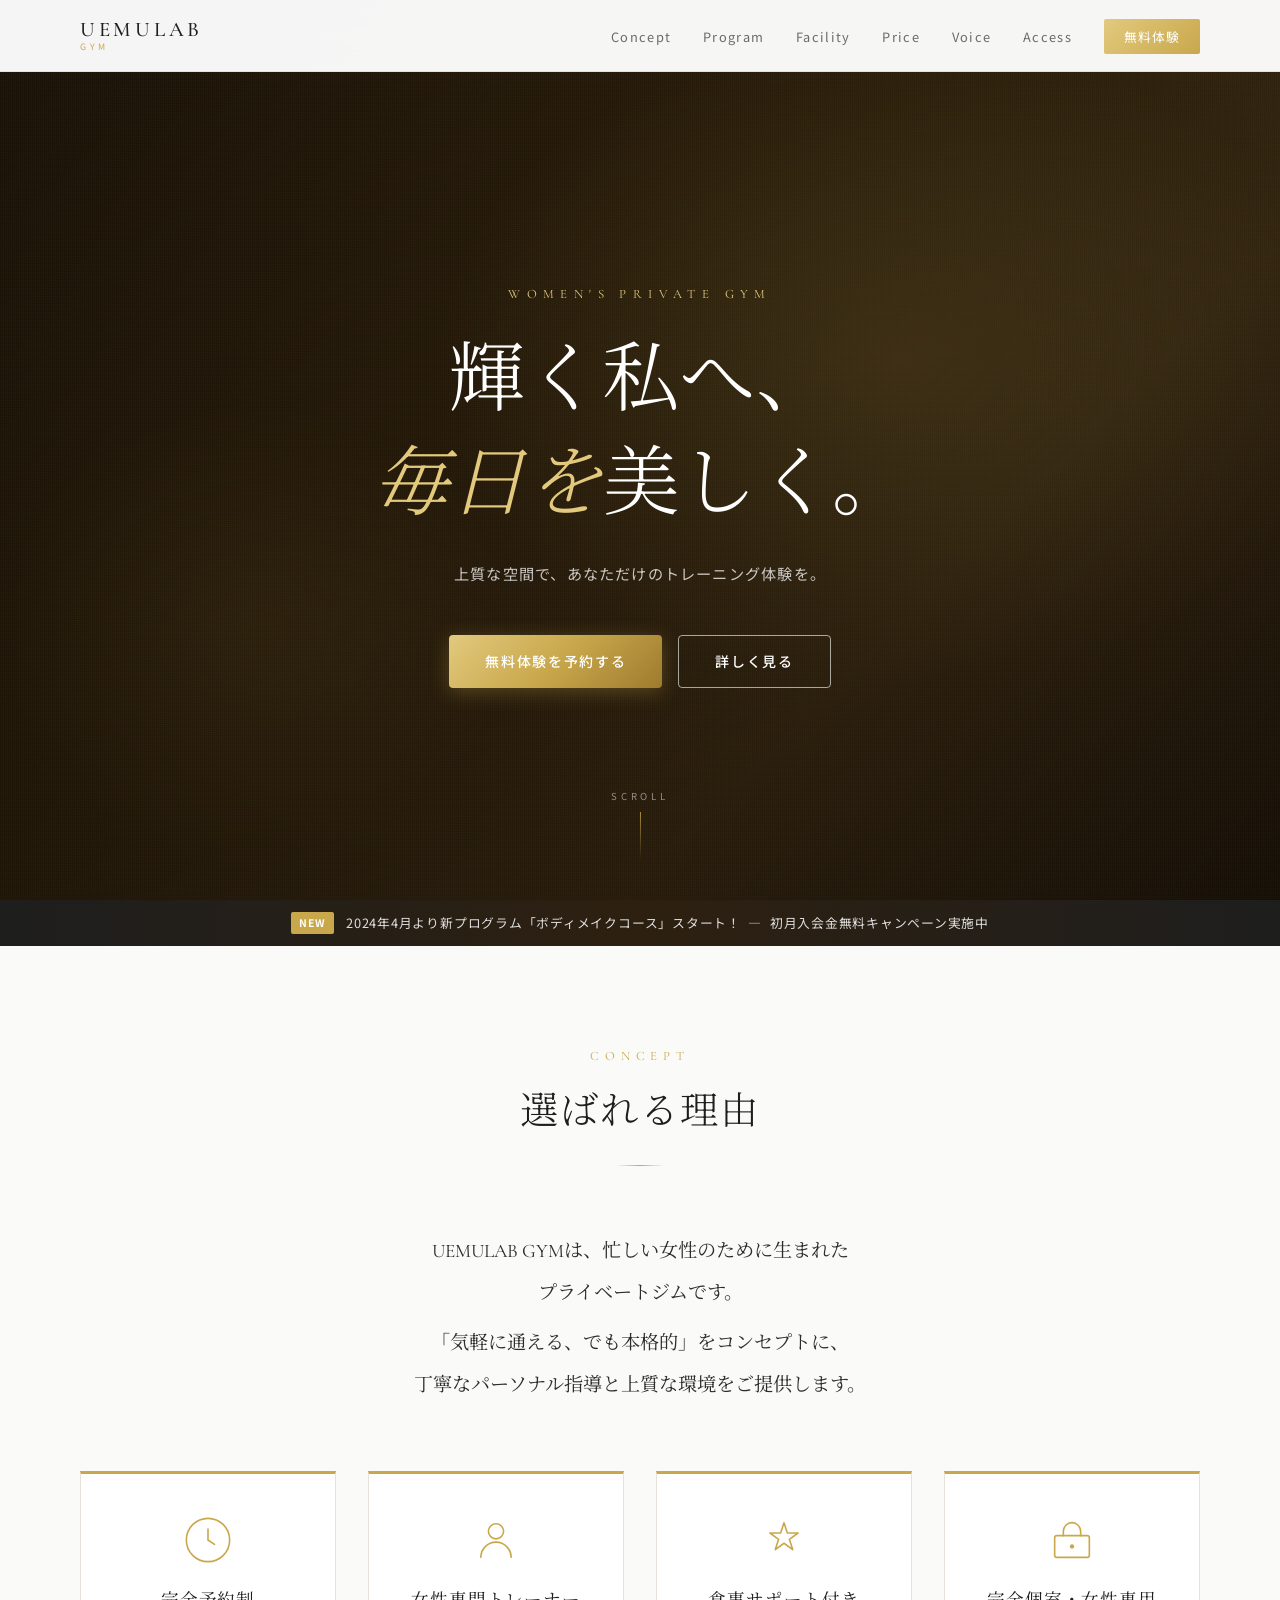
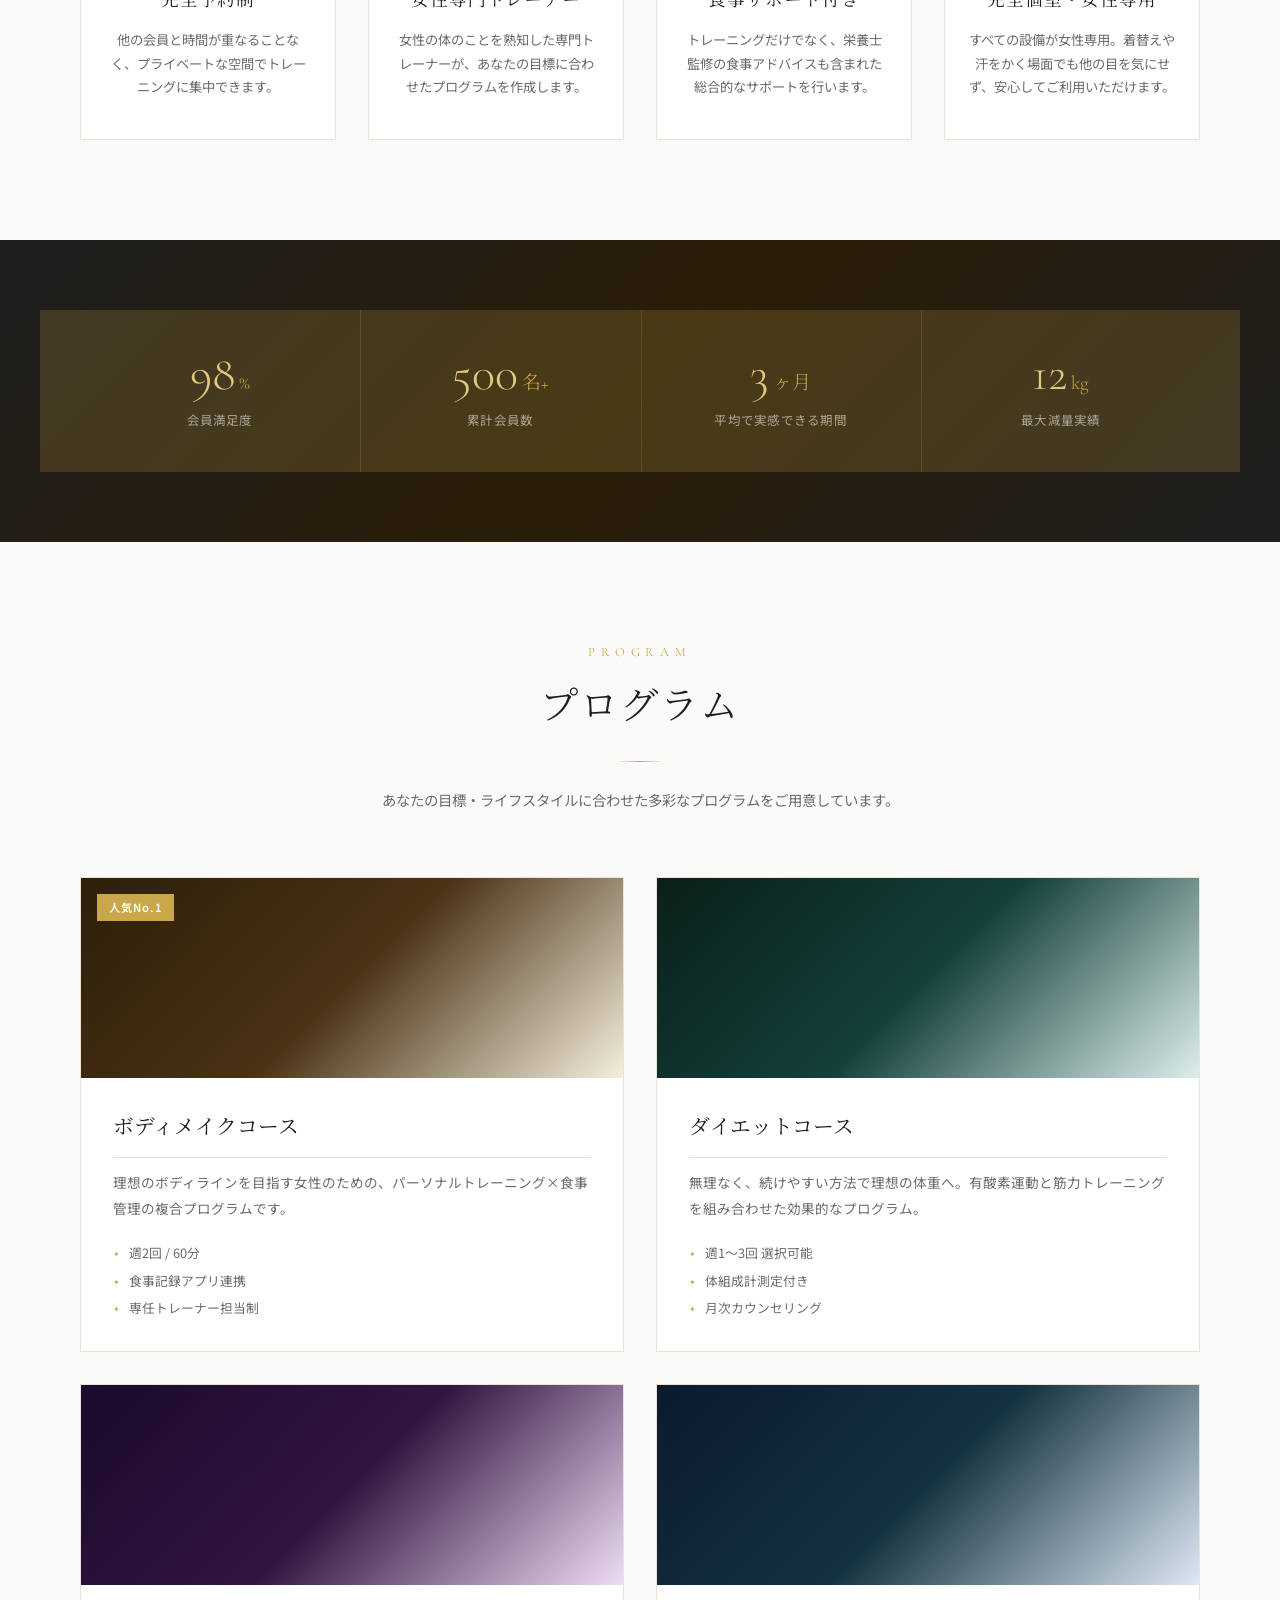
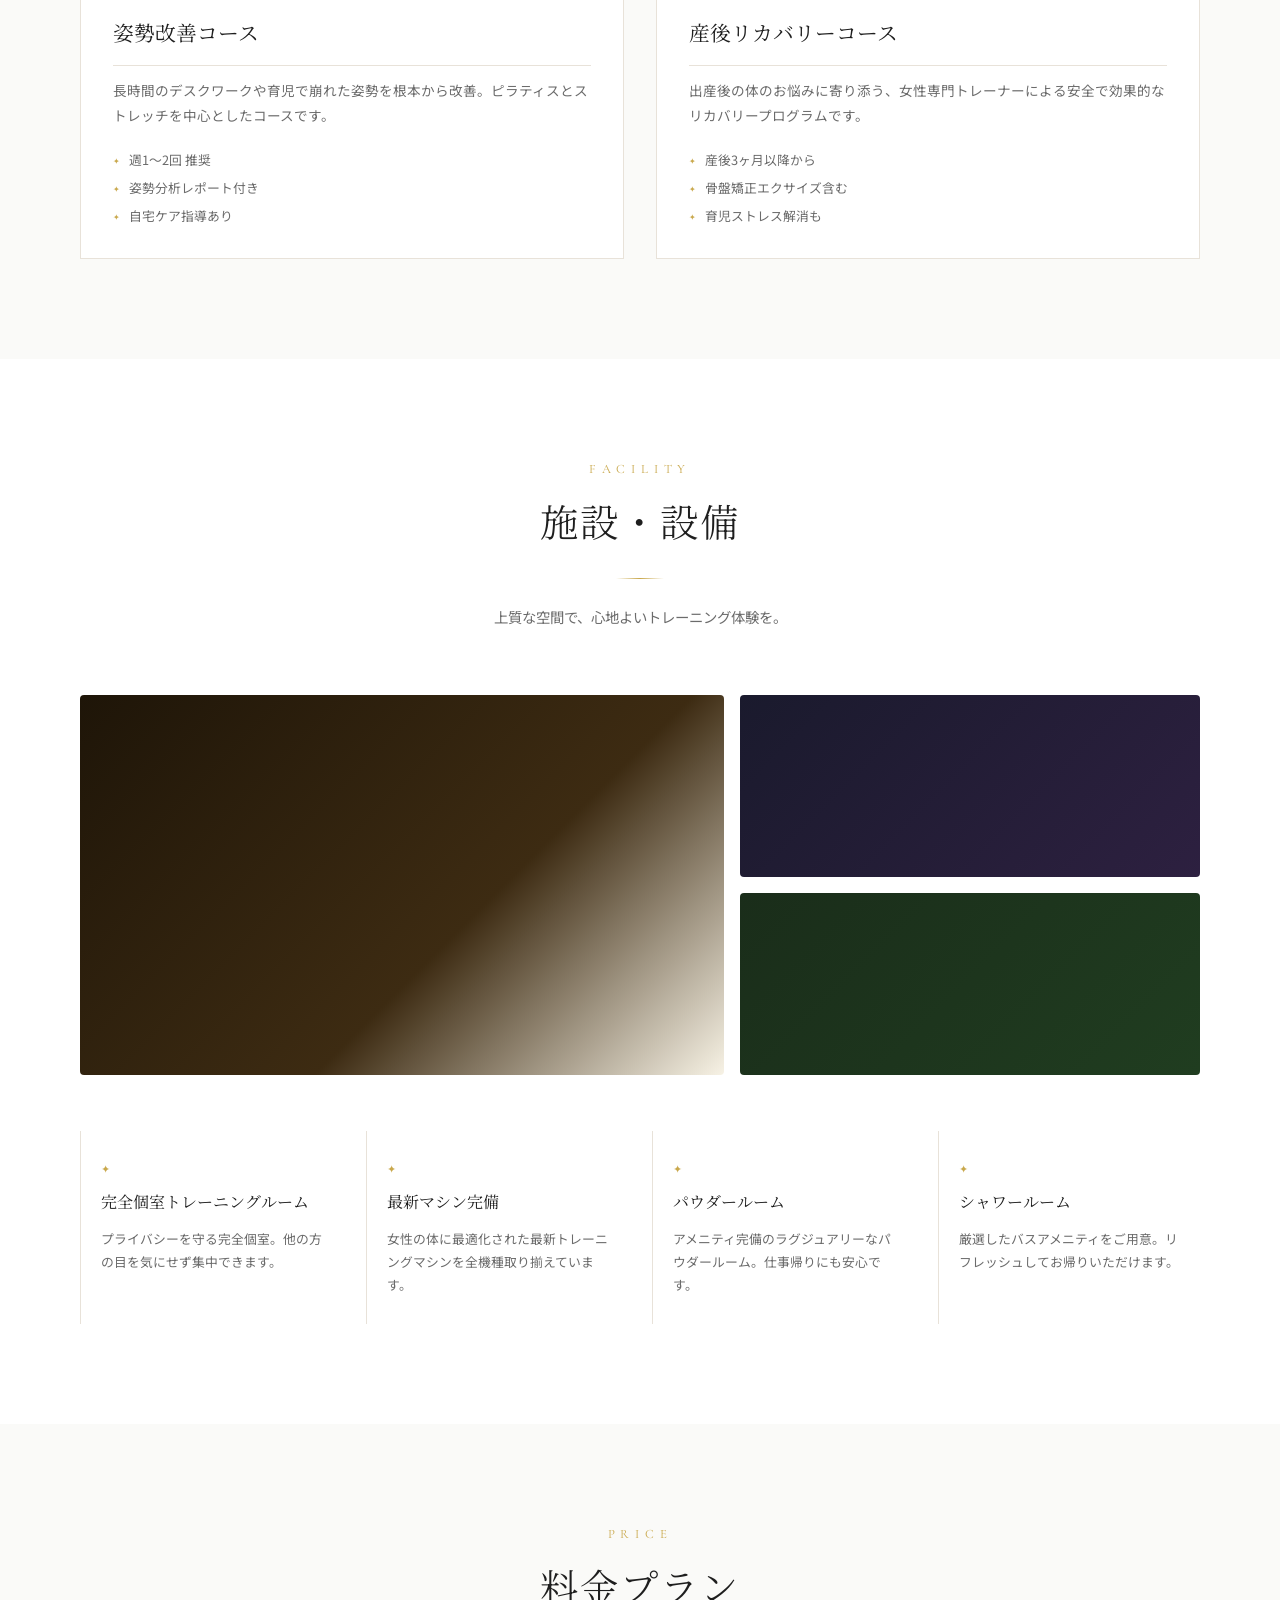
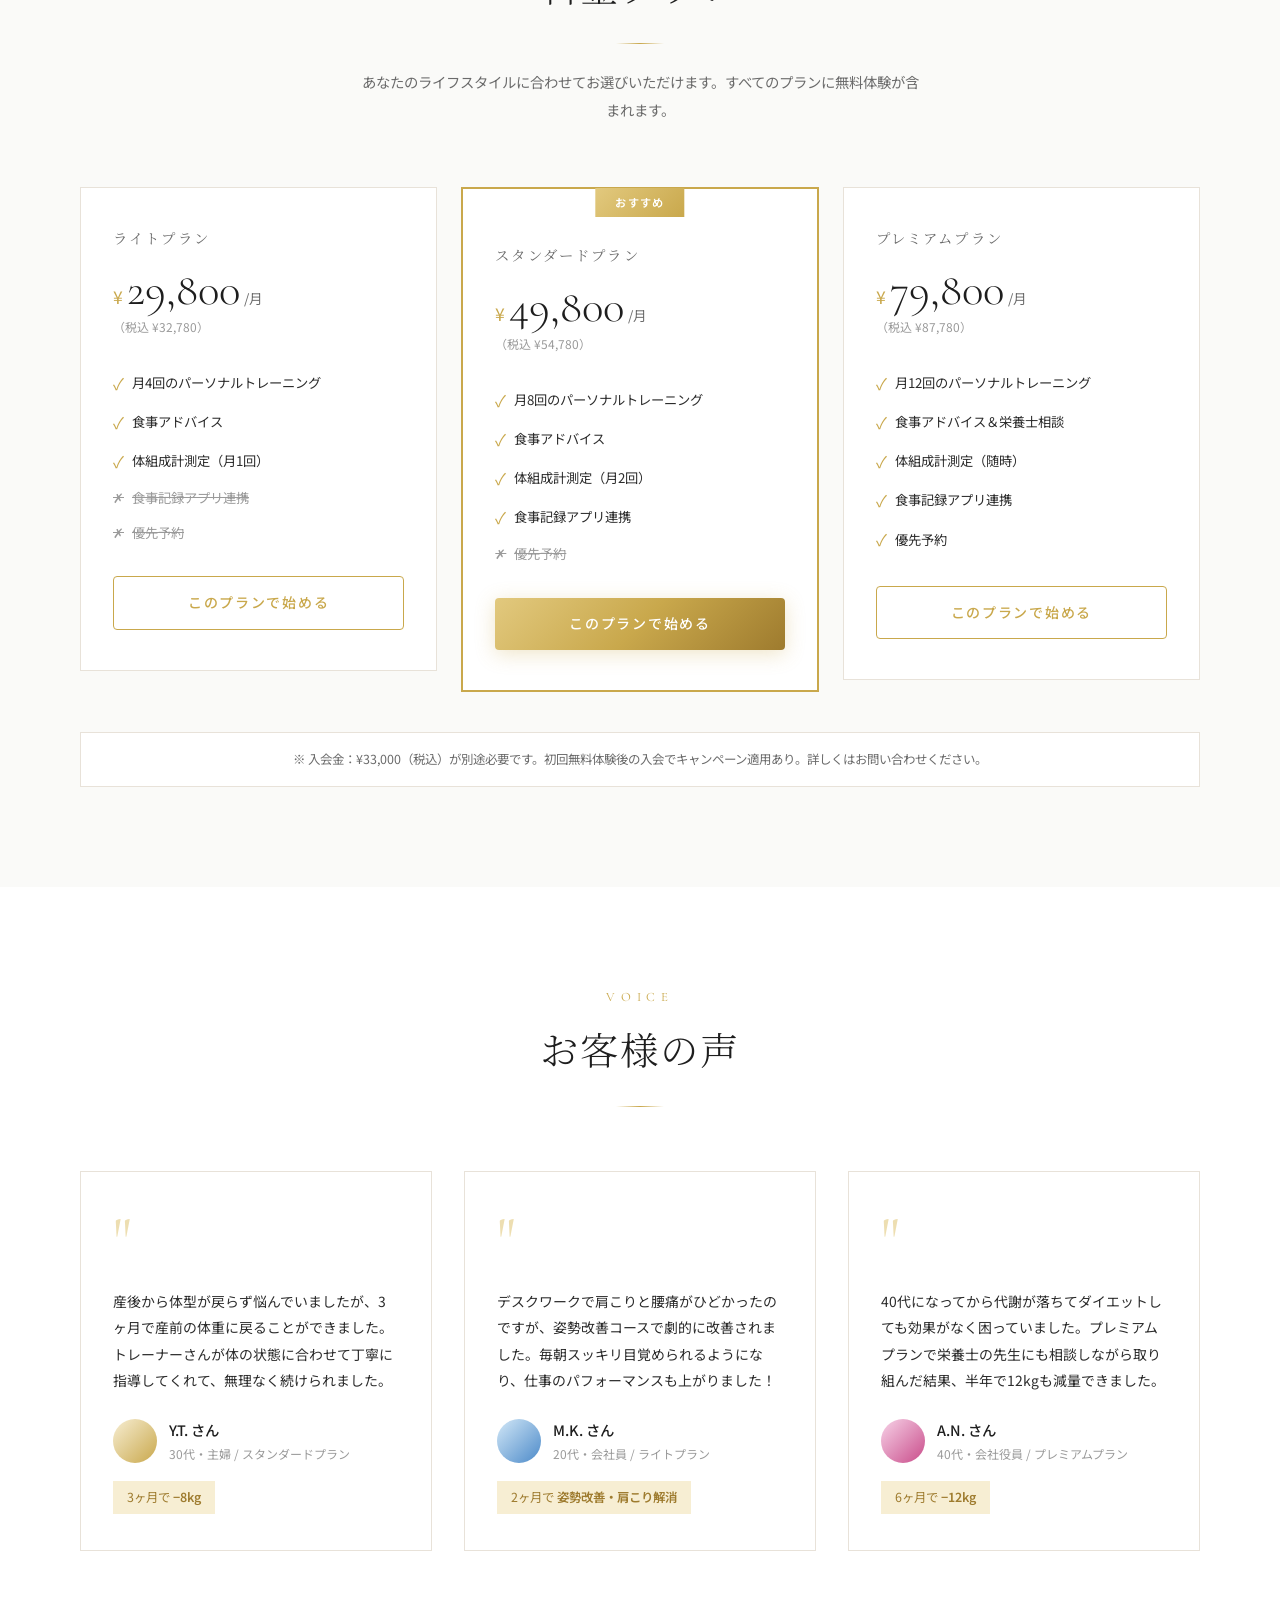
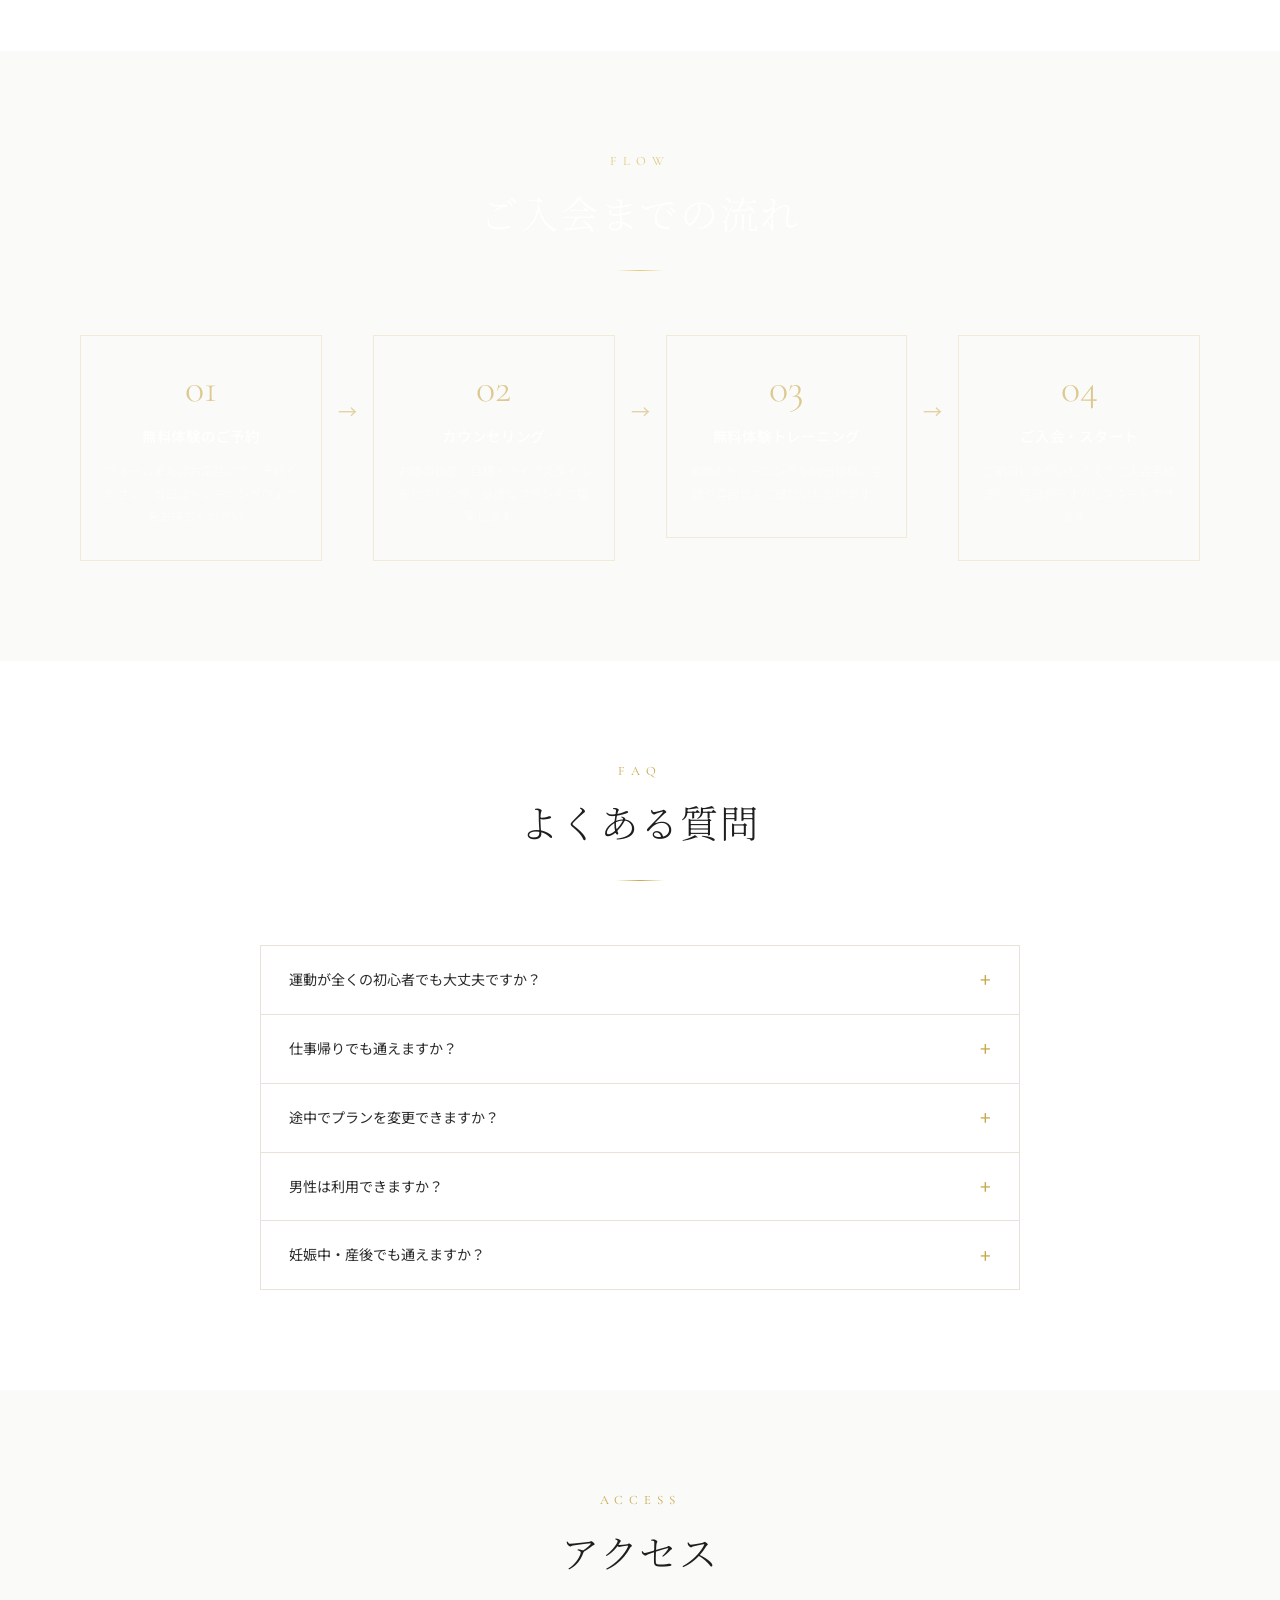
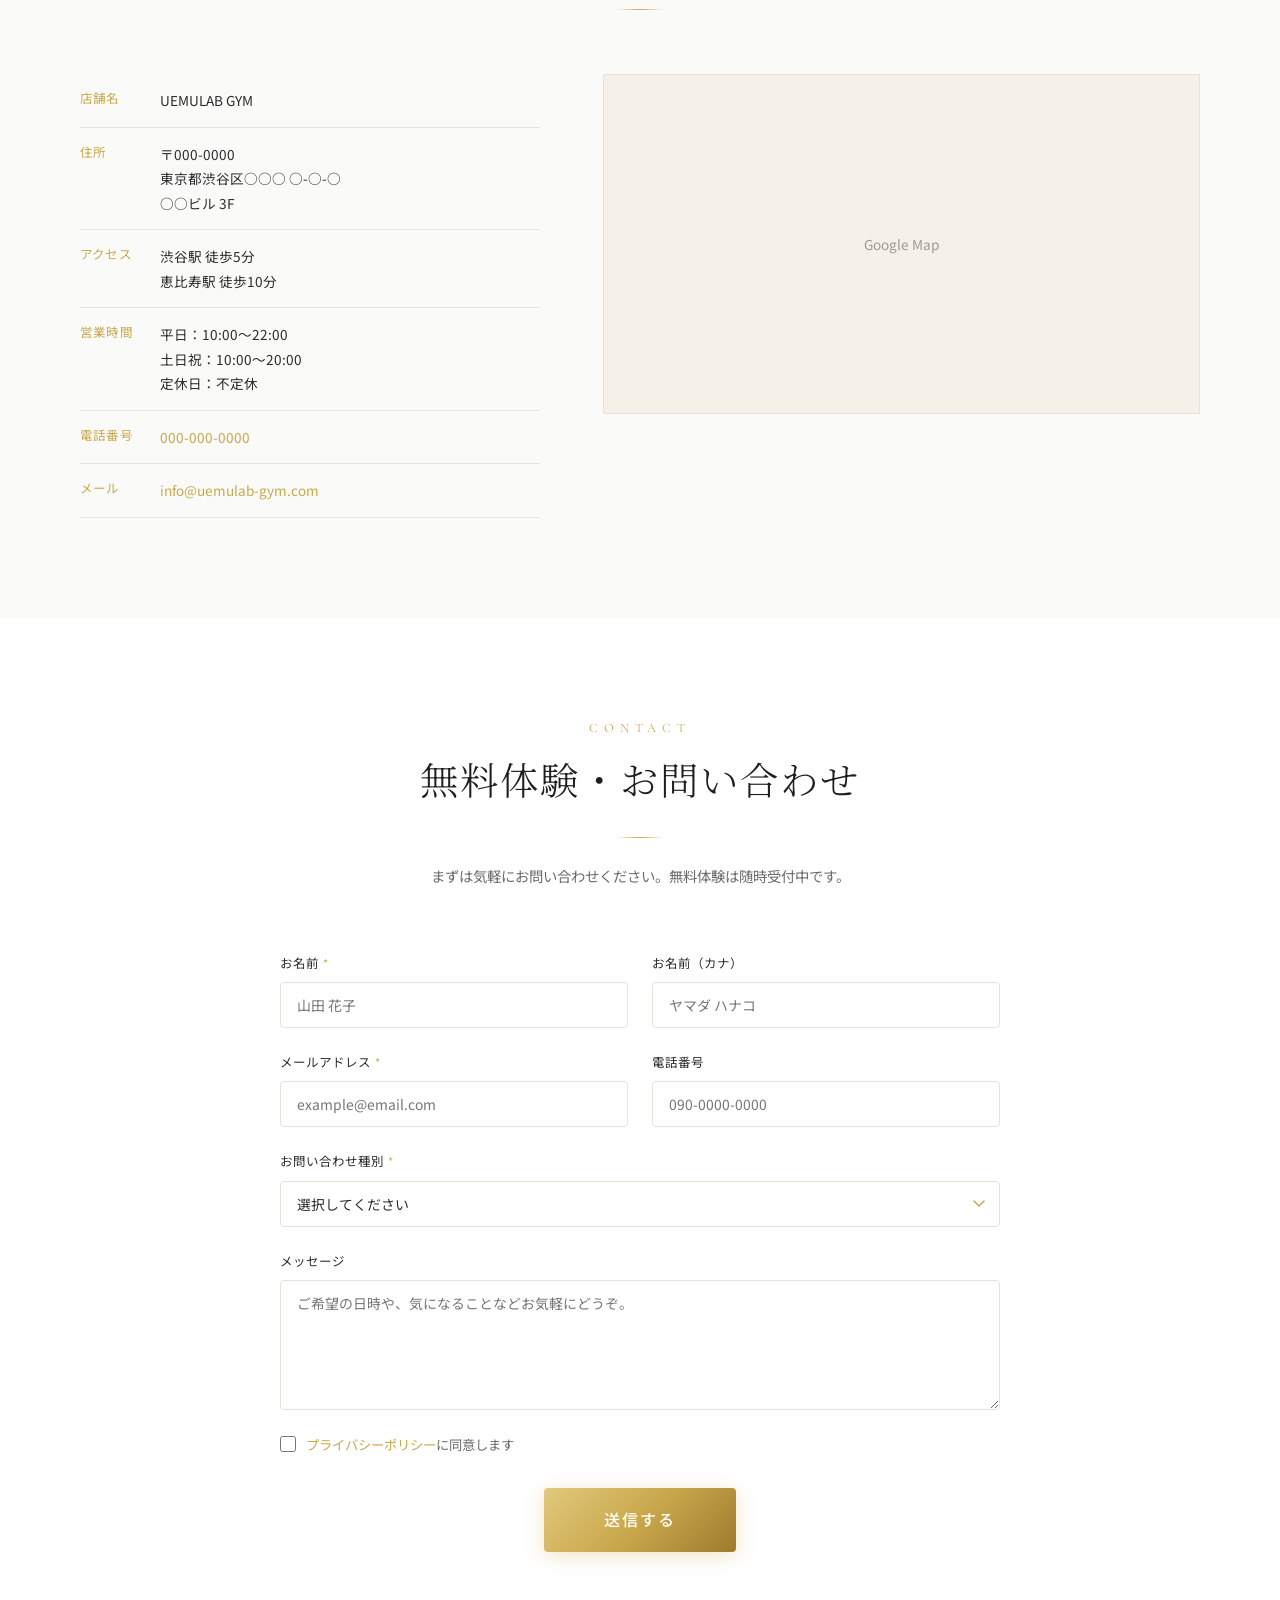
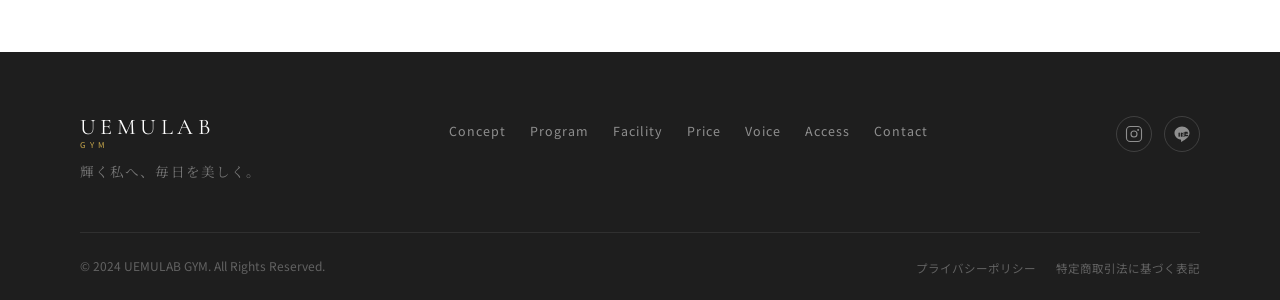
==== index.html @ f70c11f8 "Redesign gym website with white/gold luxury women's design - Built from scratch: index.html, css/sty" ====
<!DOCTYPE html>
<html lang="ja">
<head>
  <meta charset="UTF-8" />
  <meta name="viewport" content="width=device-width, initial-scale=1.0" />
  <title>UEMULAB GYM | 女性専用プライベートジム</title>
  <meta name="description" content="UEMULAB GYMは女性のための上質なプライベートジムです。白と金に包まれた空間で、あなたの理想の身体へ。" />
  <link rel="preconnect" href="https://fonts.googleapis.com" />
  <link rel="preconnect" href="https://fonts.gstatic.com" crossorigin />
  <link href="https://fonts.googleapis.com/css2?family=Cormorant+Garamond:ital,wght@0,300;0,400;0,500;0,600;1,300;1,400&family=Noto+Sans+JP:wght@300;400;500&family=Noto+Serif+JP:wght@300;400&display=swap" rel="stylesheet" />
  <link rel="stylesheet" href="css/style.css" />
</head>
<body>

  <!-- ========== HEADER ========== -->
  <header class="header" id="header">
    <div class="header__inner">
      <a href="#" class="header__logo">
        <span class="header__logo-en">UEMULAB</span>
        <span class="header__logo-sub">GYM</span>
      </a>
      <nav class="header__nav" id="nav">
        <ul class="header__nav-list">
          <li><a href="#concept" class="header__nav-link">Concept</a></li>
          <li><a href="#program" class="header__nav-link">Program</a></li>
          <li><a href="#facility" class="header__nav-link">Facility</a></li>
          <li><a href="#price" class="header__nav-link">Price</a></li>
          <li><a href="#voice" class="header__nav-link">Voice</a></li>
          <li><a href="#access" class="header__nav-link">Access</a></li>
          <li><a href="#contact" class="header__nav-link header__nav-link--cta">無料体験</a></li>
        </ul>
      </nav>
      <button class="header__hamburger" id="hamburger" aria-label="メニュー">
        <span></span><span></span><span></span>
      </button>
    </div>
  </header>

  <!-- ========== HERO ========== -->
  <section class="hero" id="hero">
    <div class="hero__bg">
      <div class="hero__overlay"></div>
    </div>
    <div class="hero__content">
      <p class="hero__eyebrow">Women's Private Gym</p>
      <h1 class="hero__title">
        輝く私へ、<br />
        <em>毎日を</em>美しく。
      </h1>
      <p class="hero__sub">上質な空間で、あなただけのトレーニング体験を。</p>
      <div class="hero__actions">
        <a href="#contact" class="btn btn--gold">無料体験を予約する</a>
        <a href="#concept" class="btn btn--outline">詳しく見る</a>
      </div>
    </div>
    <div class="hero__scroll">
      <span>Scroll</span>
      <div class="hero__scroll-line"></div>
    </div>
  </section>

  <!-- ========== ANNOUNCE BAR ========== -->
  <div class="announce">
    <div class="announce__inner">
      <span class="announce__badge">NEW</span>
      <p>2024年4月より新プログラム「ボディメイクコース」スタート！ &nbsp;—&nbsp; 初月入会金無料キャンペーン実施中</p>
    </div>
  </div>

  <!-- ========== CONCEPT ========== -->
  <section class="section concept" id="concept">
    <div class="section__inner">
      <div class="section__header">
        <p class="section__label">Concept</p>
        <h2 class="section__title">選ばれる理由</h2>
        <div class="section__divider"></div>
      </div>
      <div class="concept__lead">
        <p>UEMULAB GYMは、忙しい女性のために生まれた<br class="pc-only" />プライベートジムです。</p>
        <p>「気軽に通える、でも本格的」をコンセプトに、<br class="pc-only" />丁寧なパーソナル指導と上質な環境をご提供します。</p>
      </div>
      <div class="concept__features">
        <div class="concept__feature" data-aos="fade-up">
          <div class="concept__feature-icon">
            <svg viewBox="0 0 48 48" fill="none" xmlns="http://www.w3.org/2000/svg">
              <circle cx="24" cy="24" r="20" stroke="currentColor" stroke-width="1.5"/>
              <path d="M24 14v10l6 4" stroke="currentColor" stroke-width="1.5" stroke-linecap="round"/>
            </svg>
          </div>
          <h3>完全予約制</h3>
          <p>他の会員と時間が重なることなく、プライベートな空間でトレーニングに集中できます。</p>
        </div>
        <div class="concept__feature" data-aos="fade-up" data-aos-delay="100">
          <div class="concept__feature-icon">
            <svg viewBox="0 0 48 48" fill="none" xmlns="http://www.w3.org/2000/svg">
              <circle cx="24" cy="16" r="7" stroke="currentColor" stroke-width="1.5"/>
              <path d="M10 40c0-7.732 6.268-14 14-14s14 6.268 14 14" stroke="currentColor" stroke-width="1.5" stroke-linecap="round"/>
            </svg>
          </div>
          <h3>女性専門トレーナー</h3>
          <p>女性の体のことを熟知した専門トレーナーが、あなたの目標に合わせたプログラムを作成します。</p>
        </div>
        <div class="concept__feature" data-aos="fade-up" data-aos-delay="200">
          <div class="concept__feature-icon">
            <svg viewBox="0 0 48 48" fill="none" xmlns="http://www.w3.org/2000/svg">
              <path d="M24 8l3.09 9.51H37l-8.04 5.84 3.08 9.51L24 27.02l-8.04 5.84 3.08-9.51L11 17.51h9.91L24 8z" stroke="currentColor" stroke-width="1.5" stroke-linejoin="round"/>
            </svg>
          </div>
          <h3>食事サポート付き</h3>
          <p>トレーニングだけでなく、栄養士監修の食事アドバイスも含まれた総合的なサポートを行います。</p>
        </div>
        <div class="concept__feature" data-aos="fade-up" data-aos-delay="300">
          <div class="concept__feature-icon">
            <svg viewBox="0 0 48 48" fill="none" xmlns="http://www.w3.org/2000/svg">
              <rect x="8" y="20" width="32" height="20" rx="2" stroke="currentColor" stroke-width="1.5"/>
              <path d="M16 20v-4a8 8 0 1116 0v4" stroke="currentColor" stroke-width="1.5" stroke-linecap="round"/>
              <circle cx="24" cy="30" r="2" fill="currentColor"/>
            </svg>
          </div>
          <h3>完全個室・女性専用</h3>
          <p>すべての設備が女性専用。着替えや汗をかく場面でも他の目を気にせず、安心してご利用いただけます。</p>
        </div>
      </div>
    </div>
  </section>

  <!-- ========== RESULTS ========== -->
  <section class="results">
    <div class="results__inner">
      <div class="results__item" data-count="98">
        <span class="results__num"><span class="counter">98</span><span class="results__unit">%</span></span>
        <p>会員満足度</p>
      </div>
      <div class="results__item" data-count="500">
        <span class="results__num"><span class="counter">500</span><span class="results__unit">名+</span></span>
        <p>累計会員数</p>
      </div>
      <div class="results__item" data-count="3">
        <span class="results__num"><span class="counter">3</span><span class="results__unit">ヶ月</span></span>
        <p>平均で実感できる期間</p>
      </div>
      <div class="results__item" data-count="12">
        <span class="results__num"><span class="counter">12</span><span class="results__unit">kg</span></span>
        <p>最大減量実績</p>
      </div>
    </div>
  </section>

  <!-- ========== PROGRAM ========== -->
  <section class="section program" id="program">
    <div class="section__inner">
      <div class="section__header">
        <p class="section__label">Program</p>
        <h2 class="section__title">プログラム</h2>
        <div class="section__divider"></div>
        <p class="section__desc">あなたの目標・ライフスタイルに合わせた多彩なプログラムをご用意しています。</p>
      </div>
      <div class="program__grid">
        <div class="program__card" data-aos="fade-up">
          <div class="program__card-img program__card-img--1">
            <span class="program__card-tag">人気No.1</span>
          </div>
          <div class="program__card-body">
            <h3>ボディメイクコース</h3>
            <p>理想のボディラインを目指す女性のための、パーソナルトレーニング×食事管理の複合プログラムです。</p>
            <ul>
              <li>週2回 / 60分</li>
              <li>食事記録アプリ連携</li>
              <li>専任トレーナー担当制</li>
            </ul>
          </div>
        </div>
        <div class="program__card" data-aos="fade-up" data-aos-delay="100">
          <div class="program__card-img program__card-img--2"></div>
          <div class="program__card-body">
            <h3>ダイエットコース</h3>
            <p>無理なく、続けやすい方法で理想の体重へ。有酸素運動と筋力トレーニングを組み合わせた効果的なプログラム。</p>
            <ul>
              <li>週1〜3回 選択可能</li>
              <li>体組成計測定付き</li>
              <li>月次カウンセリング</li>
            </ul>
          </div>
        </div>
        <div class="program__card" data-aos="fade-up" data-aos-delay="200">
          <div class="program__card-img program__card-img--3"></div>
          <div class="program__card-body">
            <h3>姿勢改善コース</h3>
            <p>長時間のデスクワークや育児で崩れた姿勢を根本から改善。ピラティスとストレッチを中心としたコースです。</p>
            <ul>
              <li>週1〜2回 推奨</li>
              <li>姿勢分析レポート付き</li>
              <li>自宅ケア指導あり</li>
            </ul>
          </div>
        </div>
        <div class="program__card" data-aos="fade-up" data-aos-delay="300">
          <div class="program__card-img program__card-img--4"></div>
          <div class="program__card-body">
            <h3>産後リカバリーコース</h3>
            <p>出産後の体のお悩みに寄り添う、女性専門トレーナーによる安全で効果的なリカバリープログラムです。</p>
            <ul>
              <li>産後3ヶ月以降から</li>
              <li>骨盤矯正エクサイズ含む</li>
              <li>育児ストレス解消も</li>
            </ul>
          </div>
        </div>
      </div>
    </div>
  </section>

  <!-- ========== FACILITY ========== -->
  <section class="section facility" id="facility">
    <div class="section__inner">
      <div class="section__header">
        <p class="section__label">Facility</p>
        <h2 class="section__title">施設・設備</h2>
        <div class="section__divider"></div>
        <p class="section__desc">上質な空間で、心地よいトレーニング体験を。</p>
      </div>
      <div class="facility__grid">
        <div class="facility__main">
          <div class="facility__photo facility__photo--main"></div>
        </div>
        <div class="facility__sub">
          <div class="facility__photo facility__photo--sub1"></div>
          <div class="facility__photo facility__photo--sub2"></div>
        </div>
      </div>
      <div class="facility__list">
        <div class="facility__item">
          <div class="facility__item-icon">✦</div>
          <h4>完全個室トレーニングルーム</h4>
          <p>プライバシーを守る完全個室。他の方の目を気にせず集中できます。</p>
        </div>
        <div class="facility__item">
          <div class="facility__item-icon">✦</div>
          <h4>最新マシン完備</h4>
          <p>女性の体に最適化された最新トレーニングマシンを全機種取り揃えています。</p>
        </div>
        <div class="facility__item">
          <div class="facility__item-icon">✦</div>
          <h4>パウダールーム</h4>
          <p>アメニティ完備のラグジュアリーなパウダールーム。仕事帰りにも安心です。</p>
        </div>
        <div class="facility__item">
          <div class="facility__item-icon">✦</div>
          <h4>シャワールーム</h4>
          <p>厳選したバスアメニティをご用意。リフレッシュしてお帰りいただけます。</p>
        </div>
      </div>
    </div>
  </section>

  <!-- ========== PRICE ========== -->
  <section class="section price" id="price">
    <div class="section__inner">
      <div class="section__header">
        <p class="section__label">Price</p>
        <h2 class="section__title">料金プラン</h2>
        <div class="section__divider"></div>
        <p class="section__desc">あなたのライフスタイルに合わせてお選びいただけます。すべてのプランに無料体験が含まれます。</p>
      </div>
      <div class="price__grid">
        <div class="price__card" data-aos="fade-up">
          <div class="price__card-header">
            <p class="price__plan-name">ライトプラン</p>
            <div class="price__amount">
              <span class="price__yen">¥</span>
              <span class="price__num">29,800</span>
              <span class="price__per">/月</span>
            </div>
            <p class="price__tax">（税込 ¥32,780）</p>
          </div>
          <ul class="price__features">
            <li><span class="check">✓</span> 月4回のパーソナルトレーニング</li>
            <li><span class="check">✓</span> 食事アドバイス</li>
            <li><span class="check">✓</span> 体組成計測定（月1回）</li>
            <li class="disabled"><span>✗</span> 食事記録アプリ連携</li>
            <li class="disabled"><span>✗</span> 優先予約</li>
          </ul>
          <a href="#contact" class="btn btn--outline-gold btn--full">このプランで始める</a>
        </div>
        <div class="price__card price__card--featured" data-aos="fade-up" data-aos-delay="100">
          <div class="price__card-badge">おすすめ</div>
          <div class="price__card-header">
            <p class="price__plan-name">スタンダードプラン</p>
            <div class="price__amount">
              <span class="price__yen">¥</span>
              <span class="price__num">49,800</span>
              <span class="price__per">/月</span>
            </div>
            <p class="price__tax">（税込 ¥54,780）</p>
          </div>
          <ul class="price__features">
            <li><span class="check">✓</span> 月8回のパーソナルトレーニング</li>
            <li><span class="check">✓</span> 食事アドバイス</li>
            <li><span class="check">✓</span> 体組成計測定（月2回）</li>
            <li><span class="check">✓</span> 食事記録アプリ連携</li>
            <li class="disabled"><span>✗</span> 優先予約</li>
          </ul>
          <a href="#contact" class="btn btn--gold btn--full">このプランで始める</a>
        </div>
        <div class="price__card" data-aos="fade-up" data-aos-delay="200">
          <div class="price__card-header">
            <p class="price__plan-name">プレミアムプラン</p>
            <div class="price__amount">
              <span class="price__yen">¥</span>
              <span class="price__num">79,800</span>
              <span class="price__per">/月</span>
            </div>
            <p class="price__tax">（税込 ¥87,780）</p>
          </div>
          <ul class="price__features">
            <li><span class="check">✓</span> 月12回のパーソナルトレーニング</li>
            <li><span class="check">✓</span> 食事アドバイス＆栄養士相談</li>
            <li><span class="check">✓</span> 体組成計測定（随時）</li>
            <li><span class="check">✓</span> 食事記録アプリ連携</li>
            <li><span class="check">✓</span> 優先予約</li>
          </ul>
          <a href="#contact" class="btn btn--outline-gold btn--full">このプランで始める</a>
        </div>
      </div>
      <p class="price__note">※ 入会金：¥33,000（税込）が別途必要です。初回無料体験後の入会でキャンペーン適用あり。詳しくはお問い合わせください。</p>
    </div>
  </section>

  <!-- ========== VOICE ========== -->
  <section class="section voice" id="voice">
    <div class="section__inner">
      <div class="section__header">
        <p class="section__label">Voice</p>
        <h2 class="section__title">お客様の声</h2>
        <div class="section__divider"></div>
      </div>
      <div class="voice__grid">
        <div class="voice__card" data-aos="fade-up">
          <div class="voice__quote">"</div>
          <p class="voice__text">産後から体型が戻らず悩んでいましたが、3ヶ月で産前の体重に戻ることができました。トレーナーさんが体の状態に合わせて丁寧に指導してくれて、無理なく続けられました。</p>
          <div class="voice__author">
            <div class="voice__avatar voice__avatar--1"></div>
            <div>
              <p class="voice__name">Y.T. さん</p>
              <p class="voice__attr">30代・主婦 / スタンダードプラン</p>
            </div>
          </div>
          <div class="voice__result">
            <span>3ヶ月で <strong>−8kg</strong></span>
          </div>
        </div>
        <div class="voice__card" data-aos="fade-up" data-aos-delay="100">
          <div class="voice__quote">"</div>
          <p class="voice__text">デスクワークで肩こりと腰痛がひどかったのですが、姿勢改善コースで劇的に改善されました。毎朝スッキリ目覚められるようになり、仕事のパフォーマンスも上がりました！</p>
          <div class="voice__author">
            <div class="voice__avatar voice__avatar--2"></div>
            <div>
              <p class="voice__name">M.K. さん</p>
              <p class="voice__attr">20代・会社員 / ライトプラン</p>
            </div>
          </div>
          <div class="voice__result">
            <span>2ヶ月で <strong>姿勢改善・肩こり解消</strong></span>
          </div>
        </div>
        <div class="voice__card" data-aos="fade-up" data-aos-delay="200">
          <div class="voice__quote">"</div>
          <p class="voice__text">40代になってから代謝が落ちてダイエットしても効果がなく困っていました。プレミアムプランで栄養士の先生にも相談しながら取り組んだ結果、半年で12kgも減量できました。</p>
          <div class="voice__author">
            <div class="voice__avatar voice__avatar--3"></div>
            <div>
              <p class="voice__name">A.N. さん</p>
              <p class="voice__attr">40代・会社役員 / プレミアムプラン</p>
            </div>
          </div>
          <div class="voice__result">
            <span>6ヶ月で <strong>−12kg</strong></span>
          </div>
        </div>
      </div>
    </div>
  </section>

  <!-- ========== FLOW ========== -->
  <section class="section flow">
    <div class="section__inner">
      <div class="section__header">
        <p class="section__label">Flow</p>
        <h2 class="section__title">ご入会までの流れ</h2>
        <div class="section__divider"></div>
      </div>
      <div class="flow__steps">
        <div class="flow__step">
          <div class="flow__step-num">01</div>
          <h4>無料体験のご予約</h4>
          <p>フォームまたはお電話にてご予約ください。当日はトレーニングウェアをお持ちください。</p>
        </div>
        <div class="flow__arrow">→</div>
        <div class="flow__step">
          <div class="flow__step-num">02</div>
          <h4>カウンセリング</h4>
          <p>お体の状態・目標・ライフスタイルをヒアリング。最適なプランをご提案します。</p>
        </div>
        <div class="flow__arrow">→</div>
        <div class="flow__step">
          <div class="flow__step-num">03</div>
          <h4>無料体験トレーニング</h4>
          <p>実際のトレーニングを60分体験。空間や雰囲気をご確認いただけます。</p>
        </div>
        <div class="flow__arrow">→</div>
        <div class="flow__step">
          <div class="flow__step-num">04</div>
          <h4>ご入会・スタート</h4>
          <p>ご納得いただいたうえでご入会手続きへ。翌日からすぐにスタートできます。</p>
        </div>
      </div>
    </div>
  </section>

  <!-- ========== FAQ ========== -->
  <section class="section faq">
    <div class="section__inner">
      <div class="section__header">
        <p class="section__label">FAQ</p>
        <h2 class="section__title">よくある質問</h2>
        <div class="section__divider"></div>
      </div>
      <div class="faq__list">
        <div class="faq__item">
          <button class="faq__q" aria-expanded="false">
            <span>運動が全くの初心者でも大丈夫ですか？</span>
            <span class="faq__icon">+</span>
          </button>
          <div class="faq__a">
            <p>はい、もちろんです。運動初心者の方も多く在籍しています。トレーナーがお体の状態やご経験に合わせて、基礎からていねいに指導します。最初は軽い負荷から始め、無理なくステップアップできるプログラムを作成します。</p>
          </div>
        </div>
        <div class="faq__item">
          <button class="faq__q" aria-expanded="false">
            <span>仕事帰りでも通えますか？</span>
            <span class="faq__icon">+</span>
          </button>
          <div class="faq__a">
            <p>はい。平日は22:00まで営業しており、土日も対応可能です。シャワールームとパウダールームも完備していますので、仕事帰りにそのまま通っていただけます。</p>
          </div>
        </div>
        <div class="faq__item">
          <button class="faq__q" aria-expanded="false">
            <span>途中でプランを変更できますか？</span>
            <span class="faq__icon">+</span>
          </button>
          <div class="faq__a">
            <p>はい、月単位でプランの変更が可能です。生活環境やご予算の変化に合わせて、柔軟に対応いたします。変更希望の際は前月末までにご相談ください。</p>
          </div>
        </div>
        <div class="faq__item">
          <button class="faq__q" aria-expanded="false">
            <span>男性は利用できますか？</span>
            <span class="faq__icon">+</span>
          </button>
          <div class="faq__a">
            <p>UEMULAB GYMは女性専用ジムのため、女性の方のみご利用いただけます。すべてのスタッフも女性ですので、安心してご利用ください。</p>
          </div>
        </div>
        <div class="faq__item">
          <button class="faq__q" aria-expanded="false">
            <span>妊娠中・産後でも通えますか？</span>
            <span class="faq__icon">+</span>
          </button>
          <div class="faq__a">
            <p>産後リカバリーコースをご用意しています。産後3ヶ月以降から対応可能で、医師の許可があることが条件となります。妊娠中は安全のためご遠慮いただいております。詳しくはカウンセリング時にご相談ください。</p>
          </div>
        </div>
      </div>
    </div>
  </section>

  <!-- ========== ACCESS ========== -->
  <section class="section access" id="access">
    <div class="section__inner">
      <div class="section__header">
        <p class="section__label">Access</p>
        <h2 class="section__title">アクセス</h2>
        <div class="section__divider"></div>
      </div>
      <div class="access__wrap">
        <div class="access__info">
          <dl class="access__dl">
            <dt>店舗名</dt>
            <dd>UEMULAB GYM</dd>
            <dt>住所</dt>
            <dd>〒000-0000<br />東京都渋谷区○○○ ○-○-○<br />○○ビル 3F</dd>
            <dt>アクセス</dt>
            <dd>渋谷駅 徒歩5分<br />恵比寿駅 徒歩10分</dd>
            <dt>営業時間</dt>
            <dd>平日：10:00〜22:00<br />土日祝：10:00〜20:00<br />定休日：不定休</dd>
            <dt>電話番号</dt>
            <dd><a href="tel:000-000-0000">000-000-0000</a></dd>
            <dt>メール</dt>
            <dd><a href="mailto:info@uemulab-gym.com">info@uemulab-gym.com</a></dd>
          </dl>
        </div>
        <div class="access__map">
          <div class="access__map-placeholder">
            <p>Google Map</p>
          </div>
        </div>
      </div>
    </div>
  </section>

  <!-- ========== CONTACT ========== -->
  <section class="section contact" id="contact">
    <div class="section__inner">
      <div class="section__header">
        <p class="section__label">Contact</p>
        <h2 class="section__title">無料体験・お問い合わせ</h2>
        <div class="section__divider"></div>
        <p class="section__desc">まずは気軽にお問い合わせください。無料体験は随時受付中です。</p>
      </div>
      <form class="contact__form" id="contactForm" novalidate>
        <div class="contact__row">
          <div class="contact__field">
            <label for="name">お名前 <span class="required">*</span></label>
            <input type="text" id="name" name="name" placeholder="山田 花子" required />
          </div>
          <div class="contact__field">
            <label for="name-kana">お名前（カナ）</label>
            <input type="text" id="name-kana" name="name-kana" placeholder="ヤマダ ハナコ" />
          </div>
        </div>
        <div class="contact__row">
          <div class="contact__field">
            <label for="email">メールアドレス <span class="required">*</span></label>
            <input type="email" id="email" name="email" placeholder="example@email.com" required />
          </div>
          <div class="contact__field">
            <label for="tel">電話番号</label>
            <input type="tel" id="tel" name="tel" placeholder="090-0000-0000" />
          </div>
        </div>
        <div class="contact__field">
          <label for="inquiry-type">お問い合わせ種別 <span class="required">*</span></label>
          <select id="inquiry-type" name="inquiry-type" required>
            <option value="">選択してください</option>
            <option value="trial">無料体験のご予約</option>
            <option value="plan">料金プランについて</option>
            <option value="program">プログラムについて</option>
            <option value="other">その他</option>
          </select>
        </div>
        <div class="contact__field">
          <label for="message">メッセージ</label>
          <textarea id="message" name="message" rows="5" placeholder="ご希望の日時や、気になることなどお気軽にどうぞ。"></textarea>
        </div>
        <div class="contact__privacy">
          <label class="checkbox-label">
            <input type="checkbox" name="privacy" required />
            <span><a href="#" target="_blank">プライバシーポリシー</a>に同意します</span>
          </label>
        </div>
        <div class="contact__submit">
          <button type="submit" class="btn btn--gold btn--lg">送信する</button>
        </div>
      </form>
    </div>
  </section>

  <!-- ========== FOOTER ========== -->
  <footer class="footer">
    <div class="footer__inner">
      <div class="footer__top">
        <div class="footer__brand">
          <a href="#" class="footer__logo">
            <span class="footer__logo-en">UEMULAB</span>
            <span class="footer__logo-sub">GYM</span>
          </a>
          <p class="footer__tagline">輝く私へ、毎日を美しく。</p>
        </div>
        <nav class="footer__nav">
          <ul>
            <li><a href="#concept">Concept</a></li>
            <li><a href="#program">Program</a></li>
            <li><a href="#facility">Facility</a></li>
            <li><a href="#price">Price</a></li>
            <li><a href="#voice">Voice</a></li>
            <li><a href="#access">Access</a></li>
            <li><a href="#contact">Contact</a></li>
          </ul>
        </nav>
        <div class="footer__sns">
          <a href="#" class="footer__sns-link" aria-label="Instagram">
            <svg viewBox="0 0 24 24" fill="none" stroke="currentColor" stroke-width="1.5">
              <rect x="2" y="2" width="20" height="20" rx="5" ry="5"/>
              <circle cx="12" cy="12" r="4"/>
              <circle cx="17.5" cy="6.5" r="0.5" fill="currentColor"/>
            </svg>
          </a>
          <a href="#" class="footer__sns-link" aria-label="LINE">
            <svg viewBox="0 0 24 24" fill="currentColor">
              <path d="M19.365 9.89c.50 0 .907.41.907.91s-.406.91-.907.91h-2.452v1.334h2.452c.5 0 .907.41.907.91s-.406.91-.907.91H15.98a.907.907 0 01-.907-.91V9.89c0-.5.406-.91.907-.91h3.385zm-5.814 0c.5 0 .907.41.907.91v4.065c0 .5-.406.91-.907.91s-.907-.41-.907-.91V10.8c0-.5.406-.91.907-.91zm-2.26 0c.406 0 .75.265.875.628l1.515 3.228V10.8c0-.5.406-.91.907-.91s.907.41.907.91v4.065c0 .5-.406.91-.907.91a.91.91 0 01-.875-.628l-1.516-3.228v2.946c0 .5-.406.91-.907.91s-.907-.41-.907-.91V10.8c0-.5.406-.91.907-.91zm-3.04 0c.5 0 .907.41.907.91v4.065c0 .5-.406.91-.907.91s-.907-.41-.907-.91V10.8c0-.5.406-.91.907-.91zM12 2C6.477 2 2 5.947 2 10.812c0 4.303 3.313 7.897 7.824 8.66.34.065.805.204.922.468.106.24.069.616.034.858l-.149.95c-.045.274-.211 1.072.938.585 1.149-.488 6.198-3.65 8.455-6.25C21.565 13.926 22 12.432 22 10.812 22 5.947 17.523 2 12 2z"/>
            </svg>
          </a>
        </div>
      </div>
      <div class="footer__bottom">
        <p class="footer__copy">© 2024 UEMULAB GYM. All Rights Reserved.</p>
        <ul class="footer__links">
          <li><a href="#">プライバシーポリシー</a></li>
          <li><a href="#">特定商取引法に基づく表記</a></li>
        </ul>
      </div>
    </div>
  </footer>

  <!-- Page Top Button -->
  <button class="page-top" id="pageTop" aria-label="ページトップへ">
    <svg viewBox="0 0 24 24" fill="none" stroke="currentColor" stroke-width="2">
      <path d="M18 15l-6-6-6 6"/>
    </svg>
  </button>

  <script src="js/script.js"></script>
</body>
</html>
---- css/style.css ----
/* =============================================
   UEMULAB GYM — Luxury Women's Gym
   White & Gold Design System
   ============================================= */

/* ---------- Custom Properties ---------- */
:root {
  --gold:        #C9A84C;
  --gold-light:  #E2C97E;
  --gold-dark:   #9E7B2E;
  --gold-pale:   #F7EED3;
  --white:       #FFFFFF;
  --off-white:   #FAFAF8;
  --cream:       #F5F0E8;
  --charcoal:    #1E1E1E;
  --dark:        #2C2C2C;
  --mid:         #6B6B6B;
  --light-text:  #9A9A9A;
  --border:      #E8E2D9;

  --font-serif:  'Cormorant Garamond', 'Noto Serif JP', Georgia, serif;
  --font-sans:   'Noto Sans JP', 'Helvetica Neue', Arial, sans-serif;

  --header-h:    72px;
  --section-pad: 100px;
  --max-w:       1200px;
  --radius:      4px;

  --shadow-sm:   0 2px 12px rgba(0,0,0,.06);
  --shadow-md:   0 8px 32px rgba(0,0,0,.10);
  --shadow-lg:   0 20px 60px rgba(0,0,0,.12);
  --gold-shadow: 0 4px 20px rgba(201,168,76,.30);

  --ease-out:    cubic-bezier(0.16, 1, 0.3, 1);
  --ease-in-out: cubic-bezier(0.65, 0, 0.35, 1);
}

/* ---------- Reset & Base ---------- */
*, *::before, *::after { box-sizing: border-box; margin: 0; padding: 0; }

html {
  scroll-behavior: smooth;
  font-size: 16px;
}

body {
  font-family: var(--font-sans);
  color: var(--dark);
  background: var(--white);
  line-height: 1.7;
  overflow-x: hidden;
  -webkit-font-smoothing: antialiased;
}

img { max-width: 100%; height: auto; display: block; }
a { color: inherit; text-decoration: none; transition: color .25s; }
button { cursor: pointer; border: none; background: none; font: inherit; }
ul, ol { list-style: none; }

/* ---------- Utilities ---------- */
.pc-only { display: inline; }
@media (max-width: 768px) { .pc-only { display: none; } }

/* ---------- Scroll Animations ---------- */
[data-aos] {
  opacity: 0;
  transform: translateY(30px);
  transition: opacity .7s var(--ease-out), transform .7s var(--ease-out);
}
[data-aos].aos-animate {
  opacity: 1;
  transform: translateY(0);
}
[data-aos][data-aos-delay="100"] { transition-delay: .1s; }
[data-aos][data-aos-delay="200"] { transition-delay: .2s; }
[data-aos][data-aos-delay="300"] { transition-delay: .3s; }

/* =============================================
   BUTTONS
   ============================================= */
.btn {
  display: inline-flex;
  align-items: center;
  justify-content: center;
  gap: 8px;
  padding: 14px 36px;
  font-family: var(--font-sans);
  font-size: .875rem;
  font-weight: 500;
  letter-spacing: .12em;
  border-radius: var(--radius);
  transition: all .3s var(--ease-out);
  white-space: nowrap;
}

.btn--gold {
  background: linear-gradient(135deg, var(--gold-light) 0%, var(--gold) 50%, var(--gold-dark) 100%);
  color: var(--white);
  box-shadow: var(--gold-shadow);
}
.btn--gold:hover {
  transform: translateY(-2px);
  box-shadow: 0 8px 30px rgba(201,168,76,.45);
  color: var(--white);
}

.btn--outline {
  background: transparent;
  color: var(--white);
  border: 1px solid rgba(255,255,255,.6);
}
.btn--outline:hover {
  background: rgba(255,255,255,.1);
  border-color: var(--white);
  color: var(--white);
}

.btn--outline-gold {
  background: transparent;
  color: var(--gold);
  border: 1px solid var(--gold);
}
.btn--outline-gold:hover {
  background: var(--gold-pale);
  color: var(--gold-dark);
}

.btn--full { width: 100%; }
.btn--lg { padding: 18px 60px; font-size: 1rem; }

/* =============================================
   HEADER
   ============================================= */
.header {
  position: fixed;
  top: 0; left: 0; right: 0;
  z-index: 1000;
  height: var(--header-h);
  background: rgba(255,255,255,.96);
  backdrop-filter: blur(12px);
  -webkit-backdrop-filter: blur(12px);
  border-bottom: 1px solid var(--border);
  transition: box-shadow .3s;
}
.header.scrolled { box-shadow: var(--shadow-sm); }

.header__inner {
  max-width: var(--max-w);
  margin: 0 auto;
  padding: 0 40px;
  height: 100%;
  display: flex;
  align-items: center;
  justify-content: space-between;
  gap: 24px;
}

.header__logo {
  display: flex;
  flex-direction: column;
  line-height: 1;
  gap: 2px;
}
.header__logo-en {
  font-family: var(--font-serif);
  font-size: 1.3rem;
  font-weight: 500;
  letter-spacing: .18em;
  color: var(--charcoal);
}
.header__logo-sub {
  font-family: var(--font-sans);
  font-size: .55rem;
  letter-spacing: .4em;
  color: var(--gold);
  text-transform: uppercase;
}

.header__nav-list {
  display: flex;
  align-items: center;
  gap: 32px;
}

.header__nav-link {
  font-size: .8rem;
  letter-spacing: .1em;
  color: var(--mid);
  position: relative;
  padding-bottom: 2px;
  transition: color .25s;
}
.header__nav-link::after {
  content: '';
  position: absolute;
  bottom: -2px; left: 0;
  width: 0; height: 1px;
  background: var(--gold);
  transition: width .3s var(--ease-out);
}
.header__nav-link:hover,
.header__nav-link.active { color: var(--gold); }
.header__nav-link:hover::after,
.header__nav-link.active::after { width: 100%; }

.header__nav-link--cta {
  padding: 8px 20px;
  background: linear-gradient(135deg, var(--gold-light), var(--gold));
  color: var(--white) !important;
  border-radius: 2px;
  letter-spacing: .08em;
}
.header__nav-link--cta::after { display: none; }
.header__nav-link--cta:hover {
  box-shadow: var(--gold-shadow);
  transform: translateY(-1px);
}

.header__hamburger {
  display: none;
  flex-direction: column;
  gap: 5px;
  padding: 8px;
}
.header__hamburger span {
  display: block;
  width: 22px; height: 1.5px;
  background: var(--charcoal);
  transition: all .3s;
}
.header__hamburger.active span:nth-child(1) { transform: translateY(6.5px) rotate(45deg); }
.header__hamburger.active span:nth-child(2) { opacity: 0; }
.header__hamburger.active span:nth-child(3) { transform: translateY(-6.5px) rotate(-45deg); }

/* =============================================
   HERO
   ============================================= */
.hero {
  position: relative;
  height: 100vh;
  min-height: 640px;
  display: flex;
  align-items: center;
  justify-content: center;
  overflow: hidden;
  padding-top: var(--header-h);
}

.hero__bg {
  position: absolute;
  inset: 0;
  background:
    linear-gradient(135deg, #1a1208 0%, #2d1f0a 40%, #3d2b12 70%, #1a1208 100%);
}

/* Decorative gold particle effect */
.hero__bg::before {
  content: '';
  position: absolute;
  inset: 0;
  background:
    radial-gradient(ellipse 60% 60% at 70% 40%, rgba(201,168,76,.18) 0%, transparent 60%),
    radial-gradient(ellipse 40% 50% at 20% 70%, rgba(201,168,76,.10) 0%, transparent 50%);
}

.hero__bg::after {
  content: '';
  position: absolute;
  inset: 0;
  background-image:
    repeating-linear-gradient(0deg, transparent, transparent 1px, rgba(255,255,255,.012) 1px, rgba(255,255,255,.012) 2px),
    repeating-linear-gradient(90deg, transparent, transparent 1px, rgba(255,255,255,.012) 1px, rgba(255,255,255,.012) 2px);
  background-size: 40px 40px;
}

.hero__overlay {
  position: absolute;
  inset: 0;
  background: linear-gradient(to bottom, rgba(15,10,3,.2) 0%, rgba(15,10,3,.5) 100%);
}

.hero__content {
  position: relative;
  z-index: 1;
  text-align: center;
  max-width: 680px;
  padding: 0 24px;
  animation: heroFadeIn 1.2s var(--ease-out) both;
}

@keyframes heroFadeIn {
  from { opacity: 0; transform: translateY(40px); }
  to   { opacity: 1; transform: translateY(0); }
}

.hero__eyebrow {
  font-family: var(--font-serif);
  font-size: .8rem;
  letter-spacing: .5em;
  color: var(--gold-light);
  text-transform: uppercase;
  margin-bottom: 24px;
}

.hero__title {
  font-family: var(--font-serif);
  font-size: clamp(2.8rem, 6vw, 5rem);
  font-weight: 300;
  line-height: 1.35;
  color: var(--white);
  margin-bottom: 24px;
}
.hero__title em {
  font-style: italic;
  color: var(--gold-light);
}

.hero__sub {
  font-size: .95rem;
  color: rgba(255,255,255,.75);
  letter-spacing: .08em;
  margin-bottom: 48px;
}

.hero__actions {
  display: flex;
  gap: 16px;
  justify-content: center;
  flex-wrap: wrap;
}

.hero__scroll {
  position: absolute;
  bottom: 40px;
  left: 50%;
  transform: translateX(-50%);
  display: flex;
  flex-direction: column;
  align-items: center;
  gap: 8px;
  z-index: 1;
}
.hero__scroll span {
  font-size: .6rem;
  letter-spacing: .4em;
  color: rgba(255,255,255,.5);
  text-transform: uppercase;
}
.hero__scroll-line {
  width: 1px;
  height: 48px;
  background: linear-gradient(to bottom, rgba(201,168,76,.8), transparent);
  animation: scrollLine 1.8s ease-in-out infinite;
}
@keyframes scrollLine {
  0%   { transform: scaleY(0); transform-origin: top; }
  50%  { transform: scaleY(1); transform-origin: top; }
  51%  { transform: scaleY(1); transform-origin: bottom; }
  100% { transform: scaleY(0); transform-origin: bottom; }
}

/* =============================================
   ANNOUNCE BAR
   ============================================= */
.announce {
  background: linear-gradient(90deg, var(--charcoal) 0%, #2d2010 50%, var(--charcoal) 100%);
  color: rgba(255,255,255,.85);
  padding: 12px 0;
  text-align: center;
}
.announce__inner {
  max-width: var(--max-w);
  margin: 0 auto;
  padding: 0 24px;
  display: flex;
  align-items: center;
  justify-content: center;
  gap: 12px;
  font-size: .8rem;
  letter-spacing: .06em;
}
.announce__badge {
  background: var(--gold);
  color: var(--white);
  font-size: .65rem;
  font-weight: 700;
  letter-spacing: .1em;
  padding: 2px 8px;
  border-radius: 2px;
}

/* =============================================
   SECTIONS COMMON
   ============================================= */
.section {
  padding: var(--section-pad) 0;
}
.section:nth-child(odd) {
  background: var(--white);
}
.section:nth-child(even) {
  background: var(--off-white);
}

/* Override for specific sections */
.program { background: var(--off-white); }
.price    { background: var(--cream); }
.flow     { background: var(--charcoal); }
.faq      { background: var(--white); }
.contact  { background: var(--cream); }

.section__inner {
  max-width: var(--max-w);
  margin: 0 auto;
  padding: 0 40px;
}

.section__header {
  text-align: center;
  margin-bottom: 64px;
}

.section__label {
  font-family: var(--font-serif);
  font-size: .8rem;
  letter-spacing: .45em;
  color: var(--gold);
  text-transform: uppercase;
  margin-bottom: 12px;
}

.section__title {
  font-family: var(--font-serif);
  font-size: clamp(1.8rem, 3vw, 2.8rem);
  font-weight: 300;
  color: var(--charcoal);
  letter-spacing: .05em;
  margin-bottom: 20px;
}

.section__divider {
  width: 48px;
  height: 1px;
  background: linear-gradient(90deg, transparent, var(--gold), transparent);
  margin: 0 auto 24px;
}

.section__desc {
  font-size: .9rem;
  color: var(--mid);
  line-height: 1.9;
  max-width: 560px;
  margin: 0 auto;
}

/* =============================================
   CONCEPT
   ============================================= */
.concept__lead {
  text-align: center;
  margin-bottom: 64px;
}
.concept__lead p {
  font-family: var(--font-serif);
  font-size: clamp(1rem, 1.5vw, 1.2rem);
  line-height: 2.2;
  color: var(--dark);
}
.concept__lead p + p { margin-top: 8px; }

.concept__features {
  display: grid;
  grid-template-columns: repeat(4, 1fr);
  gap: 32px;
}

.concept__feature {
  text-align: center;
  padding: 40px 24px;
  background: var(--white);
  border: 1px solid var(--border);
  border-top: 3px solid var(--gold);
  transition: box-shadow .3s, transform .3s;
}
.concept__feature:hover {
  box-shadow: var(--shadow-md);
  transform: translateY(-4px);
}

.concept__feature-icon {
  width: 52px; height: 52px;
  margin: 0 auto 20px;
  color: var(--gold);
}
.concept__feature-icon svg { width: 100%; height: 100%; }

.concept__feature h3 {
  font-family: var(--font-serif);
  font-size: 1.1rem;
  font-weight: 400;
  color: var(--charcoal);
  margin-bottom: 12px;
  letter-spacing: .05em;
}
.concept__feature p {
  font-size: .83rem;
  color: var(--mid);
  line-height: 1.8;
}

/* =============================================
   RESULTS
   ============================================= */
.results {
  background: linear-gradient(135deg, var(--charcoal) 0%, #2a1d08 50%, var(--charcoal) 100%);
  padding: 70px 0;
}
.results__inner {
  max-width: var(--max-w);
  margin: 0 auto;
  padding: 0 40px;
  display: grid;
  grid-template-columns: repeat(4, 1fr);
  gap: 1px;
  background: rgba(201,168,76,.2);
}
.results__item {
  background: transparent;
  text-align: center;
  padding: 40px 24px;
  position: relative;
}
.results__item + .results__item {
  border-left: 1px solid rgba(201,168,76,.2);
}
.results__num {
  display: flex;
  align-items: baseline;
  justify-content: center;
  gap: 4px;
  font-family: var(--font-serif);
  font-size: 3rem;
  font-weight: 300;
  color: var(--gold-light);
  line-height: 1;
  margin-bottom: 12px;
}
.results__unit {
  font-size: 1.2rem;
  color: var(--gold);
}
.results__item p {
  font-size: .78rem;
  color: rgba(255,255,255,.55);
  letter-spacing: .1em;
}

/* =============================================
   PROGRAM
   ============================================= */
.program__grid {
  display: grid;
  grid-template-columns: repeat(2, 1fr);
  gap: 32px;
}

.program__card {
  background: var(--white);
  border: 1px solid var(--border);
  overflow: hidden;
  transition: box-shadow .3s, transform .3s;
}
.program__card:hover {
  box-shadow: var(--shadow-md);
  transform: translateY(-4px);
}

.program__card-img {
  height: 200px;
  position: relative;
  overflow: hidden;
}

/* Gradient placeholders for images */
.program__card-img--1 { background: linear-gradient(135deg, #2d1f0a 0%, #4a3215 50%, #c9a84c30 100%); }
.program__card-img--2 { background: linear-gradient(135deg, #0a1f1a 0%, #15403a 50%, #4ca8a030 100%); }
.program__card-img--3 { background: linear-gradient(135deg, #1a0a2d 0%, #321540 50%, #a84cc930 100%); }
.program__card-img--4 { background: linear-gradient(135deg, #0a1a2d 0%, #153240 50%, #4c8ac930 100%); }

.program__card-tag {
  position: absolute;
  top: 16px; left: 16px;
  background: var(--gold);
  color: var(--white);
  font-size: .7rem;
  font-weight: 600;
  letter-spacing: .1em;
  padding: 4px 12px;
}

.program__card-body {
  padding: 32px;
}
.program__card-body h3 {
  font-family: var(--font-serif);
  font-size: 1.3rem;
  font-weight: 400;
  color: var(--charcoal);
  margin-bottom: 12px;
  padding-bottom: 12px;
  border-bottom: 1px solid var(--border);
}
.program__card-body p {
  font-size: .85rem;
  color: var(--mid);
  line-height: 1.9;
  margin-bottom: 20px;
}
.program__card-body ul {
  display: flex;
  flex-direction: column;
  gap: 6px;
}
.program__card-body li {
  font-size: .8rem;
  color: var(--mid);
  padding-left: 16px;
  position: relative;
}
.program__card-body li::before {
  content: '✦';
  position: absolute;
  left: 0;
  color: var(--gold);
  font-size: .5rem;
  top: 5px;
}

/* =============================================
   FACILITY
   ============================================= */
.facility__grid {
  display: grid;
  grid-template-columns: 1.4fr 1fr;
  gap: 16px;
  margin-bottom: 56px;
}
.facility__sub {
  display: grid;
  grid-template-rows: 1fr 1fr;
  gap: 16px;
}

.facility__photo {
  border-radius: var(--radius);
  overflow: hidden;
}
.facility__photo--main {
  height: 380px;
  background: linear-gradient(135deg, #1e1508 0%, #3d2b12 60%, #c9a84c25 100%);
}
.facility__photo--sub1 {
  background: linear-gradient(135deg, #1a1a2d 0%, #2d2040 100%);
}
.facility__photo--sub2 {
  background: linear-gradient(135deg, #1a2d1a 0%, #203d20 100%);
}

.facility__list {
  display: grid;
  grid-template-columns: repeat(4, 1fr);
  gap: 24px;
}

.facility__item {
  padding: 28px 20px;
  border-left: 1px solid var(--border);
  transition: border-color .3s;
}
.facility__item:hover { border-color: var(--gold); }

.facility__item-icon {
  font-size: .7rem;
  color: var(--gold);
  margin-bottom: 12px;
}
.facility__item h4 {
  font-family: var(--font-serif);
  font-size: 1rem;
  font-weight: 400;
  color: var(--charcoal);
  margin-bottom: 10px;
}
.facility__item p {
  font-size: .8rem;
  color: var(--mid);
  line-height: 1.8;
}

/* =============================================
   PRICE
   ============================================= */
.price__grid {
  display: grid;
  grid-template-columns: repeat(3, 1fr);
  gap: 24px;
  align-items: start;
}

.price__card {
  background: var(--white);
  border: 1px solid var(--border);
  padding: 40px 32px;
  position: relative;
  transition: box-shadow .3s, transform .3s;
}
.price__card:hover {
  box-shadow: var(--shadow-md);
  transform: translateY(-4px);
}
.price__card--featured {
  border-color: var(--gold);
  border-width: 2px;
  padding-top: 56px;
}

.price__card-badge {
  position: absolute;
  top: -1px; left: 50%;
  transform: translateX(-50%);
  background: linear-gradient(135deg, var(--gold-light), var(--gold));
  color: var(--white);
  font-size: .7rem;
  font-weight: 600;
  letter-spacing: .12em;
  padding: 5px 20px;
}

.price__card-header { margin-bottom: 32px; }

.price__plan-name {
  font-family: var(--font-serif);
  font-size: .9rem;
  letter-spacing: .15em;
  color: var(--mid);
  margin-bottom: 16px;
}

.price__amount {
  display: flex;
  align-items: baseline;
  gap: 4px;
  margin-bottom: 4px;
}
.price__yen {
  font-size: 1.1rem;
  color: var(--gold);
}
.price__num {
  font-family: var(--font-serif);
  font-size: 2.8rem;
  font-weight: 300;
  color: var(--charcoal);
  line-height: 1;
}
.price__per {
  font-size: .85rem;
  color: var(--mid);
}
.price__tax {
  font-size: .75rem;
  color: var(--light-text);
}

.price__features {
  margin-bottom: 32px;
  display: flex;
  flex-direction: column;
  gap: 12px;
}
.price__features li {
  font-size: .83rem;
  color: var(--dark);
  display: flex;
  align-items: center;
  gap: 8px;
}
.price__features li.disabled {
  color: var(--light-text);
  text-decoration: line-through;
}
.check { color: var(--gold); font-size: 1rem; }

.price__note {
  text-align: center;
  font-size: .78rem;
  color: var(--mid);
  margin-top: 40px;
  padding: 16px 24px;
  background: var(--white);
  border: 1px solid var(--border);
}

/* =============================================
   VOICE
   ============================================= */
.voice__grid {
  display: grid;
  grid-template-columns: repeat(3, 1fr);
  gap: 32px;
}

.voice__card {
  background: var(--white);
  border: 1px solid var(--border);
  padding: 36px 32px;
  position: relative;
  transition: box-shadow .3s;
}
.voice__card:hover { box-shadow: var(--shadow-md); }

.voice__quote {
  font-family: var(--font-serif);
  font-size: 4rem;
  color: var(--gold-light);
  line-height: 1;
  margin-bottom: 16px;
  opacity: .6;
}

.voice__text {
  font-size: .87rem;
  color: var(--dark);
  line-height: 1.9;
  margin-bottom: 24px;
}

.voice__author {
  display: flex;
  align-items: center;
  gap: 12px;
  margin-bottom: 16px;
}

.voice__avatar {
  width: 44px; height: 44px;
  border-radius: 50%;
  flex-shrink: 0;
}
.voice__avatar--1 { background: linear-gradient(135deg, #f7eed3, #c9a84c); }
.voice__avatar--2 { background: linear-gradient(135deg, #d3e8f7, #4c8ac9); }
.voice__avatar--3 { background: linear-gradient(135deg, #f7d3e8, #c94c8a); }

.voice__name {
  font-size: .9rem;
  font-weight: 500;
  color: var(--charcoal);
}
.voice__attr {
  font-size: .75rem;
  color: var(--light-text);
  margin-top: 2px;
}

.voice__result {
  font-size: .78rem;
  color: var(--gold-dark);
  background: var(--gold-pale);
  padding: 6px 14px;
  display: inline-block;
}
.voice__result strong { font-weight: 600; }

/* =============================================
   FLOW
   ============================================= */
.flow .section__label { color: var(--gold-light); }
.flow .section__title { color: var(--white); }
.flow .section__divider { background: linear-gradient(90deg, transparent, var(--gold-light), transparent); }

.flow__steps {
  display: flex;
  align-items: flex-start;
  gap: 16px;
}

.flow__step {
  flex: 1;
  text-align: center;
  padding: 32px 20px;
  background: rgba(255,255,255,.04);
  border: 1px solid rgba(201,168,76,.2);
  transition: background .3s, border-color .3s;
}
.flow__step:hover {
  background: rgba(201,168,76,.08);
  border-color: rgba(201,168,76,.4);
}

.flow__step-num {
  font-family: var(--font-serif);
  font-size: 2.5rem;
  font-weight: 300;
  color: var(--gold);
  opacity: .6;
  line-height: 1;
  margin-bottom: 16px;
}
.flow__step h4 {
  font-size: .9rem;
  font-weight: 500;
  color: var(--white);
  margin-bottom: 12px;
  letter-spacing: .05em;
}
.flow__step p {
  font-size: .78rem;
  color: rgba(255,255,255,.5);
  line-height: 1.8;
}

.flow__arrow {
  color: var(--gold);
  font-size: 1.2rem;
  margin-top: 60px;
  opacity: .5;
  flex-shrink: 0;
}

/* =============================================
   FAQ
   ============================================= */
.faq__list {
  max-width: 760px;
  margin: 0 auto;
  display: flex;
  flex-direction: column;
  gap: 0;
  border: 1px solid var(--border);
}

.faq__item { border-bottom: 1px solid var(--border); }
.faq__item:last-child { border-bottom: none; }

.faq__q {
  width: 100%;
  padding: 22px 28px;
  display: flex;
  justify-content: space-between;
  align-items: center;
  gap: 16px;
  text-align: left;
  font-size: .88rem;
  color: var(--dark);
  transition: background .2s, color .2s;
}
.faq__q:hover { background: var(--off-white); color: var(--gold-dark); }
.faq__q[aria-expanded="true"] { color: var(--gold-dark); background: var(--gold-pale); }

.faq__icon {
  font-size: 1.2rem;
  color: var(--gold);
  flex-shrink: 0;
  line-height: 1;
  transition: transform .3s;
}
.faq__q[aria-expanded="true"] .faq__icon { transform: rotate(45deg); }

.faq__a {
  max-height: 0;
  overflow: hidden;
  transition: max-height .4s var(--ease-out), padding .4s;
}
.faq__a.open {
  max-height: 300px;
  padding: 0 28px 22px;
}
.faq__a p {
  font-size: .83rem;
  color: var(--mid);
  line-height: 1.9;
}

/* =============================================
   ACCESS
   ============================================= */
.access__wrap {
  display: grid;
  grid-template-columns: 1fr 1.3fr;
  gap: 64px;
  align-items: start;
}

.access__dl {
  display: grid;
  grid-template-columns: 80px 1fr;
  gap: 0;
}
.access__dl dt {
  font-size: .78rem;
  color: var(--gold);
  letter-spacing: .1em;
  padding: 14px 0;
  border-bottom: 1px solid var(--border);
}
.access__dl dd {
  font-size: .85rem;
  color: var(--dark);
  line-height: 1.8;
  padding: 14px 0;
  border-bottom: 1px solid var(--border);
}
.access__dl a { color: var(--gold); }
.access__dl a:hover { color: var(--gold-dark); }

.access__map-placeholder {
  height: 340px;
  background: var(--cream);
  border: 1px solid var(--border);
  display: flex;
  align-items: center;
  justify-content: center;
  color: var(--light-text);
  font-size: .85rem;
}

/* =============================================
   CONTACT
   ============================================= */
.contact__form {
  max-width: 720px;
  margin: 0 auto;
}

.contact__row {
  display: grid;
  grid-template-columns: 1fr 1fr;
  gap: 24px;
  margin-bottom: 24px;
}

.contact__field {
  display: flex;
  flex-direction: column;
  gap: 8px;
  margin-bottom: 24px;
}
.contact__row .contact__field { margin-bottom: 0; }

.contact__field label {
  font-size: .78rem;
  letter-spacing: .08em;
  color: var(--dark);
}
.required {
  color: var(--gold);
  font-size: .7rem;
}

.contact__field input,
.contact__field select,
.contact__field textarea {
  padding: 12px 16px;
  background: var(--white);
  border: 1px solid var(--border);
  border-radius: var(--radius);
  font-family: var(--font-sans);
  font-size: .87rem;
  color: var(--dark);
  outline: none;
  transition: border-color .25s, box-shadow .25s;
  appearance: none;
  -webkit-appearance: none;
}
.contact__field input:focus,
.contact__field select:focus,
.contact__field textarea:focus {
  border-color: var(--gold);
  box-shadow: 0 0 0 3px rgba(201,168,76,.12);
}

.contact__field select {
  background-image: url("data:image/svg+xml,%3Csvg xmlns='http://www.w3.org/2000/svg' width='12' height='8' viewBox='0 0 12 8'%3E%3Cpath d='M1 1l5 5 5-5' stroke='%23C9A84C' stroke-width='1.5' fill='none' stroke-linecap='round'/%3E%3C/svg%3E");
  background-repeat: no-repeat;
  background-position: right 14px center;
  padding-right: 36px;
}

.contact__field textarea { resize: vertical; min-height: 130px; }

.contact__privacy { margin-bottom: 32px; }
.checkbox-label {
  display: flex;
  align-items: flex-start;
  gap: 10px;
  cursor: pointer;
  font-size: .83rem;
  color: var(--mid);
}
.checkbox-label input[type="checkbox"] {
  width: 16px; height: 16px;
  flex-shrink: 0;
  margin-top: 2px;
  accent-color: var(--gold);
}
.checkbox-label a { color: var(--gold); }
.checkbox-label a:hover { color: var(--gold-dark); }

.contact__submit { text-align: center; }

/* =============================================
   FOOTER
   ============================================= */
.footer {
  background: var(--charcoal);
  color: rgba(255,255,255,.6);
}

.footer__inner {
  max-width: var(--max-w);
  margin: 0 auto;
  padding: 0 40px;
}

.footer__top {
  display: flex;
  justify-content: space-between;
  align-items: flex-start;
  gap: 48px;
  padding: 64px 0 48px;
  border-bottom: 1px solid rgba(255,255,255,.08);
}

.footer__logo {
  display: flex;
  flex-direction: column;
  gap: 3px;
  line-height: 1;
  margin-bottom: 12px;
}
.footer__logo-en {
  font-family: var(--font-serif);
  font-size: 1.4rem;
  font-weight: 400;
  letter-spacing: .2em;
  color: var(--white);
}
.footer__logo-sub {
  font-size: .5rem;
  letter-spacing: .5em;
  color: var(--gold);
  text-transform: uppercase;
}
.footer__tagline {
  font-family: var(--font-serif);
  font-size: .85rem;
  color: rgba(255,255,255,.4);
  letter-spacing: .08em;
}

.footer__nav ul {
  display: flex;
  flex-wrap: wrap;
  gap: 8px 24px;
}
.footer__nav a {
  font-size: .78rem;
  letter-spacing: .08em;
  color: rgba(255,255,255,.5);
  transition: color .25s;
}
.footer__nav a:hover { color: var(--gold-light); }

.footer__sns {
  display: flex;
  gap: 12px;
  align-items: center;
}
.footer__sns-link {
  width: 36px; height: 36px;
  display: flex;
  align-items: center;
  justify-content: center;
  border: 1px solid rgba(255,255,255,.15);
  border-radius: 50%;
  color: rgba(255,255,255,.5);
  transition: all .25s;
}
.footer__sns-link svg { width: 18px; height: 18px; }
.footer__sns-link:hover {
  border-color: var(--gold);
  color: var(--gold);
}

.footer__bottom {
  display: flex;
  justify-content: space-between;
  align-items: center;
  padding: 20px 0;
  gap: 16px;
}

.footer__copy {
  font-size: .75rem;
  color: rgba(255,255,255,.3);
}

.footer__links {
  display: flex;
  gap: 20px;
}
.footer__links a {
  font-size: .72rem;
  color: rgba(255,255,255,.3);
  transition: color .25s;
}
.footer__links a:hover { color: var(--gold); }

/* =============================================
   PAGE TOP
   ============================================= */
.page-top {
  position: fixed;
  bottom: 32px; right: 32px;
  width: 44px; height: 44px;
  background: linear-gradient(135deg, var(--gold-light), var(--gold));
  color: var(--white);
  border-radius: 50%;
  display: flex;
  align-items: center;
  justify-content: center;
  box-shadow: var(--gold-shadow);
  opacity: 0;
  transform: translateY(20px);
  pointer-events: none;
  transition: all .3s var(--ease-out);
  z-index: 900;
}
.page-top.visible {
  opacity: 1;
  transform: translateY(0);
  pointer-events: auto;
}
.page-top:hover { transform: translateY(-4px); }
.page-top svg { width: 18px; height: 18px; }

/* =============================================
   MOBILE NAV OVERLAY
   ============================================= */
@media (max-width: 960px) {
  .header__hamburger { display: flex; }

  .header__nav {
    position: fixed;
    inset: var(--header-h) 0 0;
    background: rgba(255,255,255,.98);
    backdrop-filter: blur(12px);
    -webkit-backdrop-filter: blur(12px);
    transform: translateX(100%);
    transition: transform .4s var(--ease-in-out);
    z-index: 999;
    overflow-y: auto;
  }
  .header__nav.open { transform: translateX(0); }

  .header__nav-list {
    flex-direction: column;
    gap: 0;
    padding: 32px 0;
  }
  .header__nav-list li { width: 100%; }
  .header__nav-link {
    display: block;
    padding: 16px 40px;
    font-size: .95rem;
    color: var(--dark);
    border-bottom: 1px solid var(--border);
  }
  .header__nav-link::after { display: none; }
  .header__nav-link--cta {
    margin: 24px 40px 0;
    text-align: center;
    border-radius: var(--radius);
  }
}

/* =============================================
   RESPONSIVE
   ============================================= */
@media (max-width: 1024px) {
  :root { --section-pad: 80px; }

  .concept__features { grid-template-columns: repeat(2, 1fr); }
  .results__inner    { grid-template-columns: repeat(2, 1fr); }
  .results__item + .results__item:nth-child(3) { border-left: none; }
  .program__grid     { grid-template-columns: 1fr; }
  .facility__grid    { grid-template-columns: 1fr; }
  .facility__sub     { grid-template-columns: 1fr 1fr; grid-template-rows: auto; }
  .facility__photo--main { height: 280px; }
  .facility__list    { grid-template-columns: repeat(2, 1fr); }
  .price__grid       { grid-template-columns: 1fr; max-width: 480px; margin: 0 auto; }
  .voice__grid       { grid-template-columns: 1fr; max-width: 560px; margin: 0 auto; }
  .flow__steps       { flex-wrap: wrap; }
  .flow__arrow       { display: none; }
  .flow__step        { flex: 1 1 calc(50% - 16px); }
  .access__wrap      { grid-template-columns: 1fr; }
}

@media (max-width: 768px) {
  :root {
    --header-h: 60px;
    --section-pad: 60px;
  }

  .header__inner { padding: 0 20px; }
  .section__inner { padding: 0 20px; }

  .hero__title { font-size: clamp(2.2rem, 8vw, 3rem); }
  .hero__actions { flex-direction: column; align-items: center; }

  .announce__inner { flex-direction: column; gap: 6px; font-size: .75rem; }

  .concept__features  { grid-template-columns: 1fr; }
  .results__inner     { grid-template-columns: repeat(2, 1fr); }
  .facility__sub      { grid-template-columns: 1fr; }
  .facility__list     { grid-template-columns: 1fr; }
  .contact__row       { grid-template-columns: 1fr; }

  .flow__step { flex: 1 1 100%; }

  .footer__top {
    flex-direction: column;
    gap: 32px;
    padding: 48px 0 32px;
  }
  .footer__bottom { flex-direction: column; text-align: center; gap: 8px; }

  .results__item + .results__item:nth-child(odd) { border-left: none; }
  .results__item + .results__item:nth-child(even) { border-left: 1px solid rgba(201,168,76,.2); }
}

@media (max-width: 480px) {
  .section__header { margin-bottom: 40px; }
  .results__inner  { grid-template-columns: 1fr; background: none; }
  .results__item + .results__item { border-left: none; border-top: 1px solid rgba(201,168,76,.2); }
  .price__card { padding: 32px 20px; }
  .page-top { bottom: 20px; right: 20px; }
}
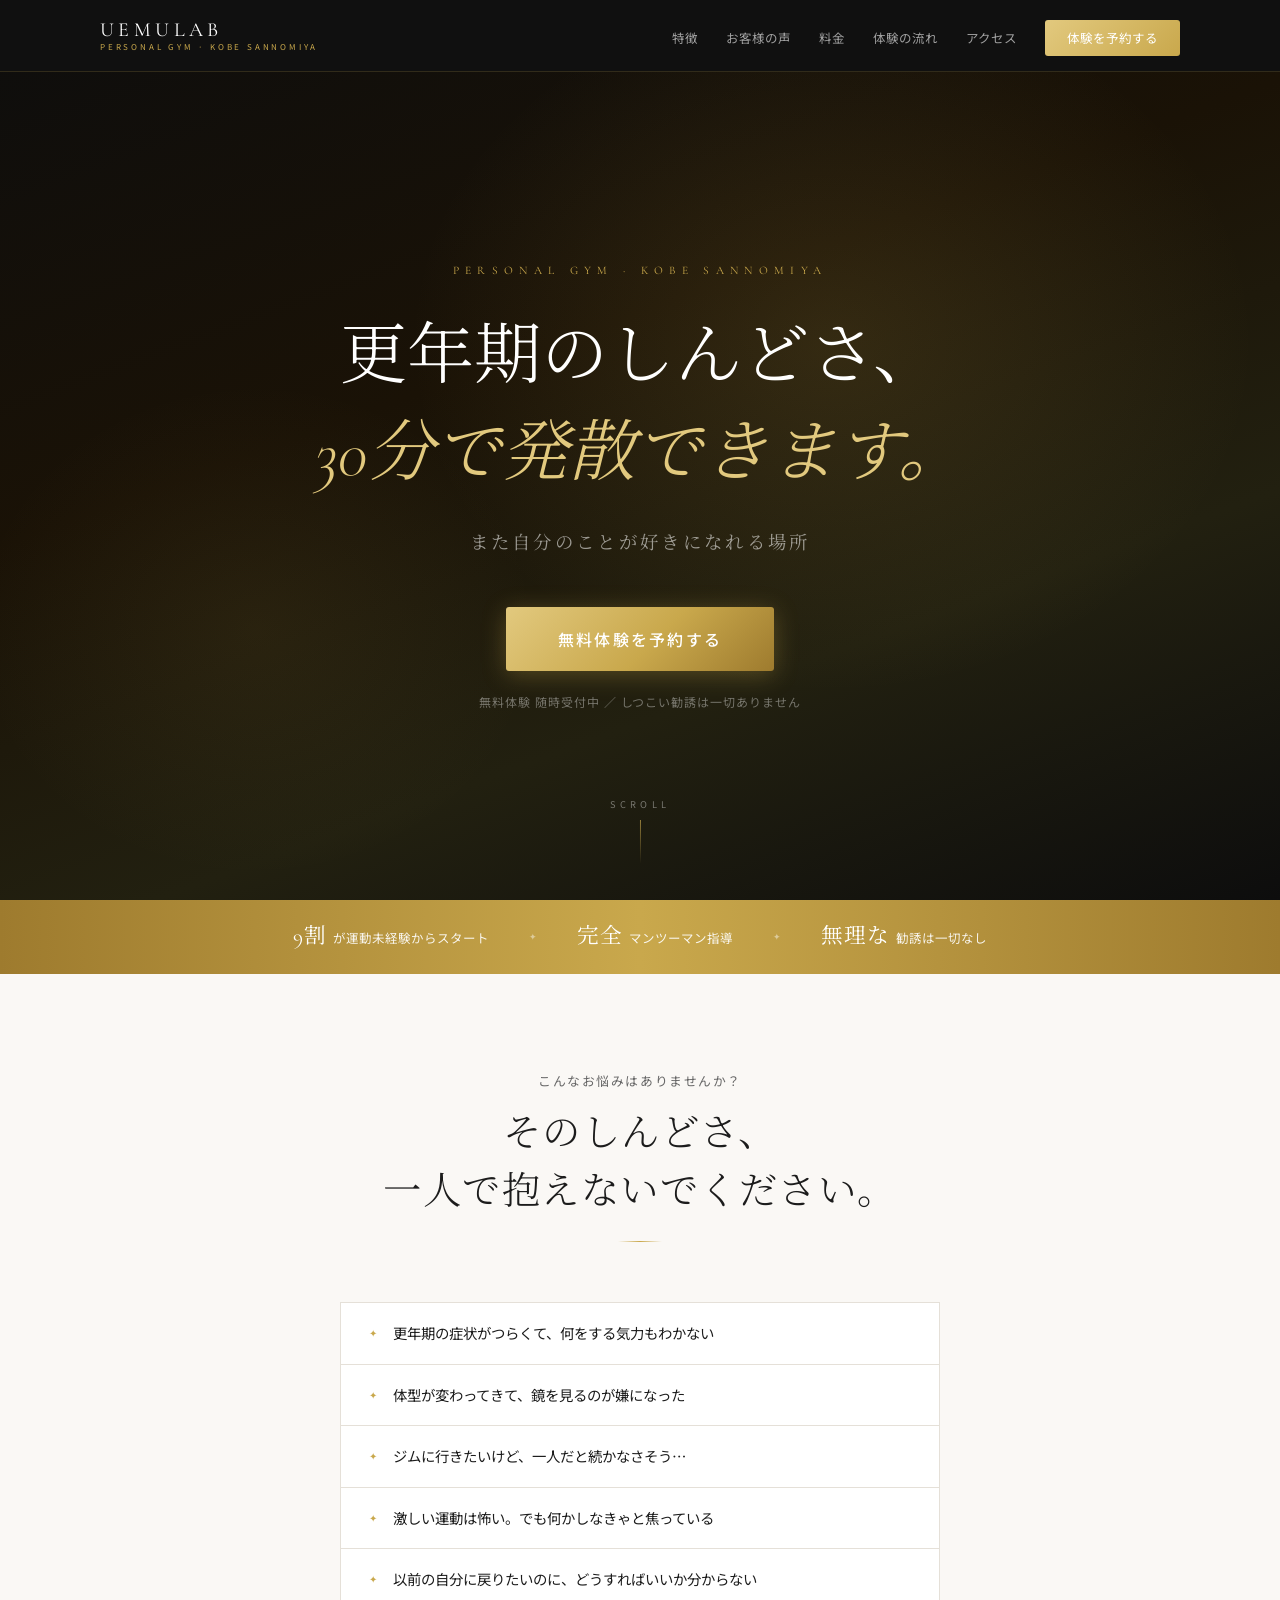
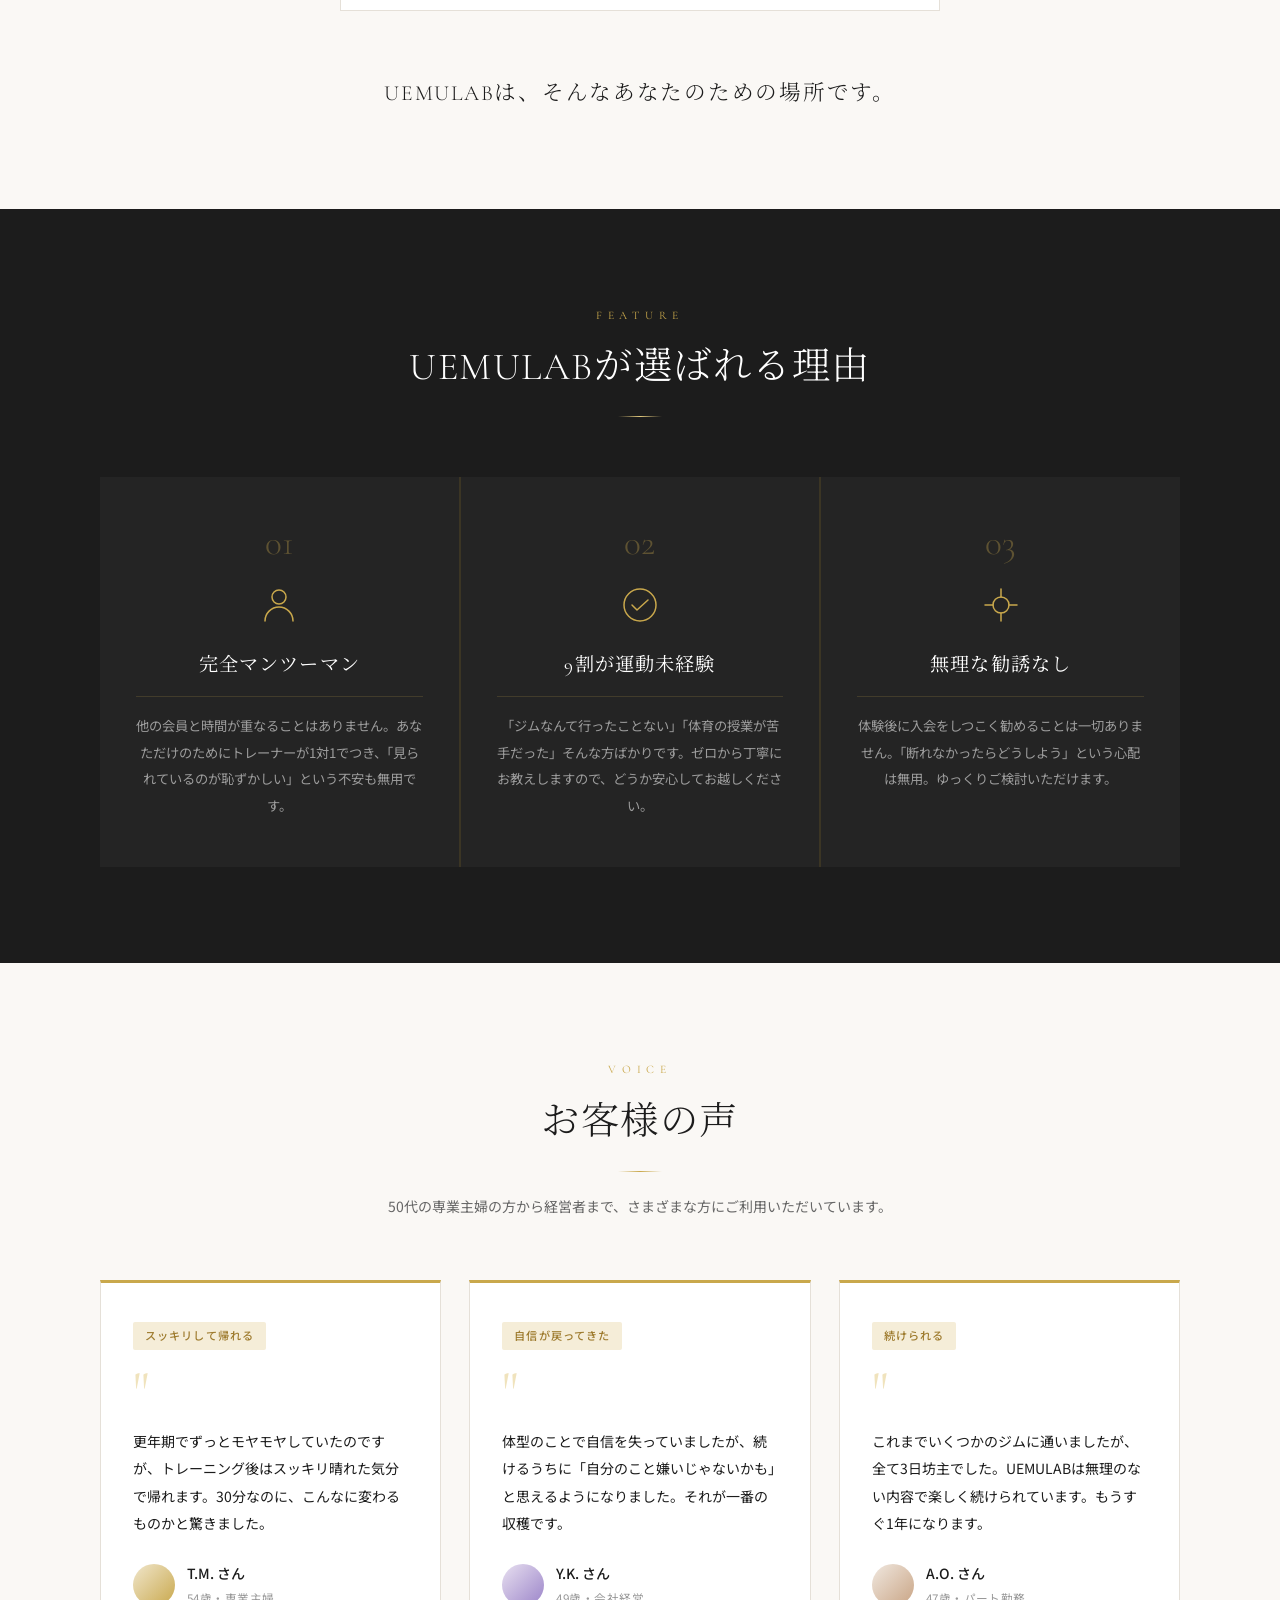
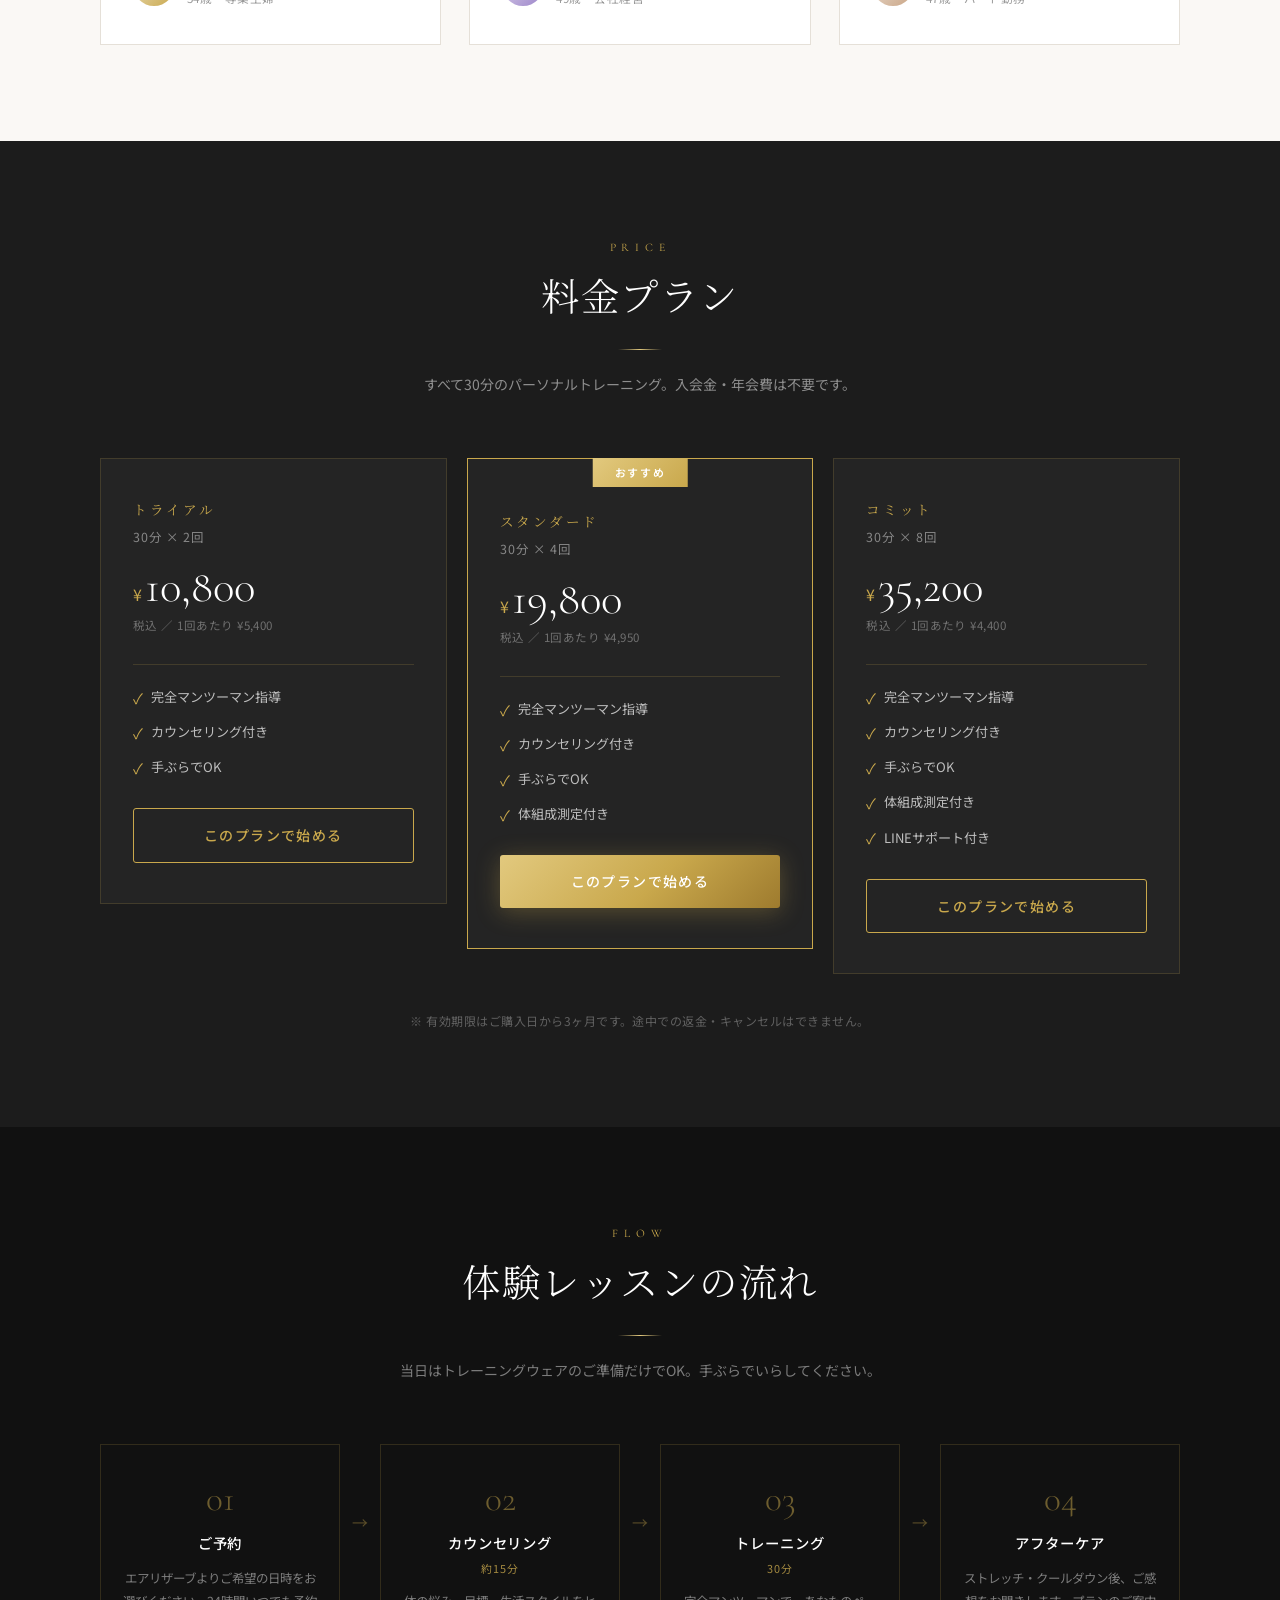
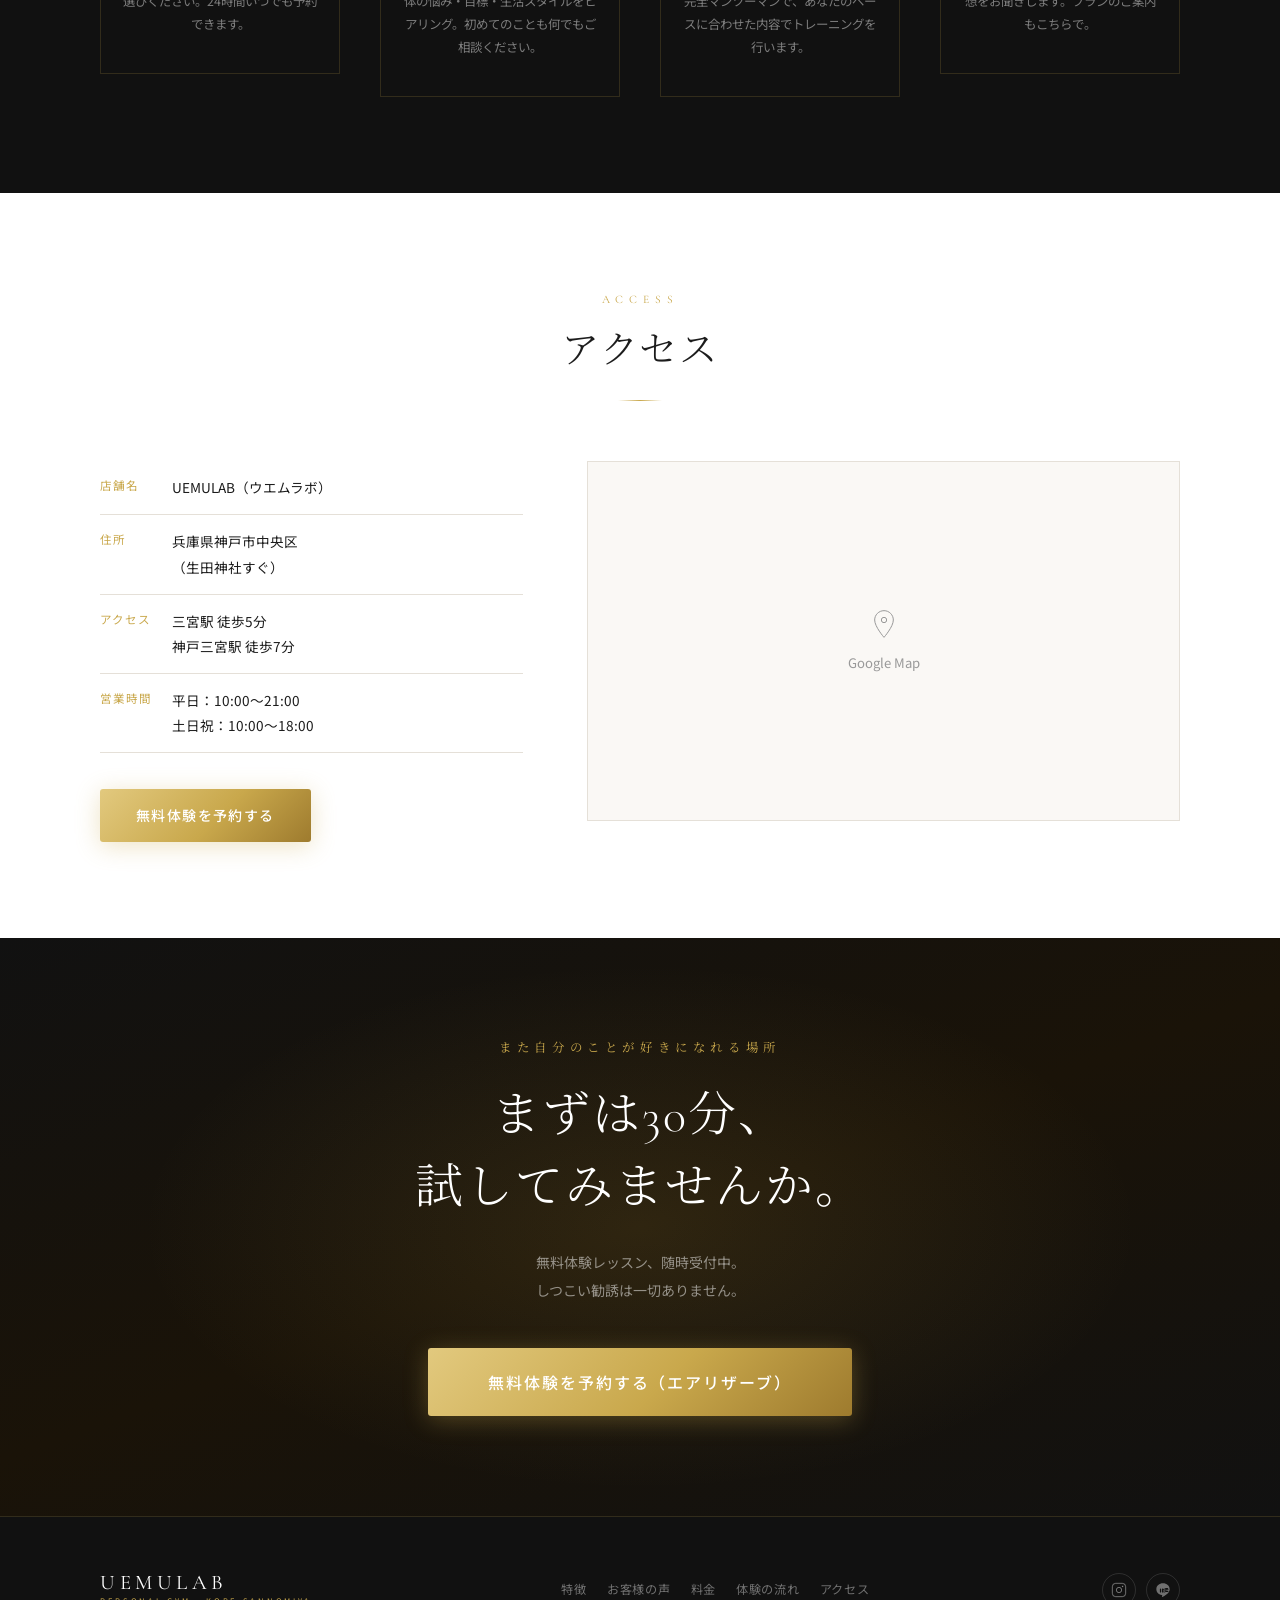
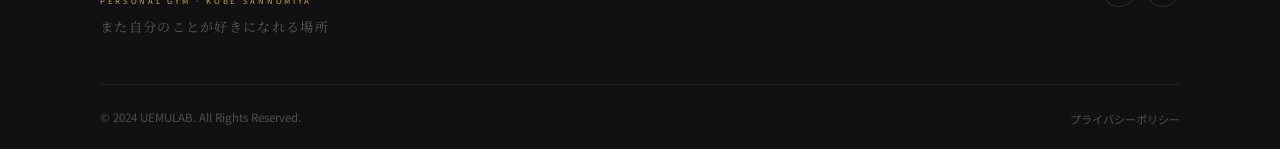
==== commit cf68cb2b: "UEMULABホームページをリデザイン（更年期ターゲット・黒×ゴールド） - ターゲット：40〜50代女性（更年期・体型変化・自信喪失に悩む方） - コンセプト「また自分のことが好きになれる場所」を全" ====
--- a/index.html
+++ b/index.html
@@ -3,11 +3,11 @@
 <head>
   <meta charset="UTF-8" />
   <meta name="viewport" content="width=device-width, initial-scale=1.0" />
-  <title>UEMULAB GYM | 女性専用プライベートジム</title>
-  <meta name="description" content="UEMULAB GYMは女性のための上質なプライベートジムです。白と金に包まれた空間で、あなたの理想の身体へ。" />
+  <title>UEMULAB | 神戸三宮パーソナルジム</title>
+  <meta name="description" content="更年期のしんどさ、30分で発散できます。神戸三宮・生田神社すぐのパーソナルジムUEMULAB。完全マンツーマン、9割が運動未経験からスタート。無理な勧誘一切なし。" />
   <link rel="preconnect" href="https://fonts.googleapis.com" />
   <link rel="preconnect" href="https://fonts.gstatic.com" crossorigin />
-  <link href="https://fonts.googleapis.com/css2?family=Cormorant+Garamond:ital,wght@0,300;0,400;0,500;0,600;1,300;1,400&family=Noto+Sans+JP:wght@300;400;500&family=Noto+Serif+JP:wght@300;400&display=swap" rel="stylesheet" />
+  <link href="https://fonts.googleapis.com/css2?family=Cormorant+Garamond:ital,wght@0,300;0,400;0,500;1,300;1,400&family=Noto+Sans+JP:wght@300;400;500&family=Noto+Serif+JP:wght@300;400&display=swap" rel="stylesheet" />
   <link rel="stylesheet" href="css/style.css" />
 </head>
 <body>
@@ -17,17 +17,19 @@
     <div class="header__inner">
       <a href="#" class="header__logo">
         <span class="header__logo-en">UEMULAB</span>
-        <span class="header__logo-sub">GYM</span>
+        <span class="header__logo-sub">Personal Gym · Kobe Sannomiya</span>
       </a>
       <nav class="header__nav" id="nav">
         <ul class="header__nav-list">
-          <li><a href="#concept" class="header__nav-link">Concept</a></li>
-          <li><a href="#program" class="header__nav-link">Program</a></li>
-          <li><a href="#facility" class="header__nav-link">Facility</a></li>
-          <li><a href="#price" class="header__nav-link">Price</a></li>
-          <li><a href="#voice" class="header__nav-link">Voice</a></li>
-          <li><a href="#access" class="header__nav-link">Access</a></li>
-          <li><a href="#contact" class="header__nav-link header__nav-link--cta">無料体験</a></li>
+          <li><a href="#features" class="header__nav-link">特徴</a></li>
+          <li><a href="#voice" class="header__nav-link">お客様の声</a></li>
+          <li><a href="#price" class="header__nav-link">料金</a></li>
+          <li><a href="#flow" class="header__nav-link">体験の流れ</a></li>
+          <li><a href="#access" class="header__nav-link">アクセス</a></li>
+          <li>
+            <a href="https://airrsv.net/uemulab/calendar" target="_blank" rel="noopener"
+               class="header__nav-link header__nav-link--cta">体験を予約する</a>
+          </li>
         </ul>
       </nav>
       <button class="header__hamburger" id="hamburger" aria-label="メニュー">
@@ -38,20 +40,17 @@
 
   <!-- ========== HERO ========== -->
   <section class="hero" id="hero">
-    <div class="hero__bg">
-      <div class="hero__overlay"></div>
-    </div>
+    <div class="hero__bg"></div>
     <div class="hero__content">
-      <p class="hero__eyebrow">Women's Private Gym</p>
+      <p class="hero__eyebrow">Personal Gym · Kobe Sannomiya</p>
       <h1 class="hero__title">
-        輝く私へ、<br />
-        <em>毎日を</em>美しく。
+        更年期のしんどさ、<br />
+        <em>30分で発散できます。</em>
       </h1>
-      <p class="hero__sub">上質な空間で、あなただけのトレーニング体験を。</p>
-      <div class="hero__actions">
-        <a href="#contact" class="btn btn--gold">無料体験を予約する</a>
-        <a href="#concept" class="btn btn--outline">詳しく見る</a>
-      </div>
+      <p class="hero__concept">また自分のことが好きになれる場所</p>
+      <a href="https://airrsv.net/uemulab/calendar" target="_blank" rel="noopener"
+         class="btn btn--gold btn--hero">無料体験を予約する</a>
+      <p class="hero__note">無料体験 随時受付中 ／ しつこい勧誘は一切ありません</p>
     </div>
     <div class="hero__scroll">
       <span>Scroll</span>
@@ -59,270 +58,109 @@
     </div>
   </section>
 
-  <!-- ========== ANNOUNCE BAR ========== -->
-  <div class="announce">
-    <div class="announce__inner">
-      <span class="announce__badge">NEW</span>
-      <p>2024年4月より新プログラム「ボディメイクコース」スタート！ &nbsp;—&nbsp; 初月入会金無料キャンペーン実施中</p>
+  <!-- ========== REASSURANCE BAR ========== -->
+  <div class="reassurance">
+    <div class="reassurance__inner">
+      <div class="reassurance__item">
+        <span class="reassurance__num">9割</span>
+        <span class="reassurance__label">が運動未経験からスタート</span>
+      </div>
+      <div class="reassurance__sep">✦</div>
+      <div class="reassurance__item">
+        <span class="reassurance__num">完全</span>
+        <span class="reassurance__label">マンツーマン指導</span>
+      </div>
+      <div class="reassurance__sep">✦</div>
+      <div class="reassurance__item">
+        <span class="reassurance__num">無理な</span>
+        <span class="reassurance__label">勧誘は一切なし</span>
+      </div>
     </div>
   </div>
 
-  <!-- ========== CONCEPT ========== -->
-  <section class="section concept" id="concept">
-    <div class="section__inner">
-      <div class="section__header">
-        <p class="section__label">Concept</p>
-        <h2 class="section__title">選ばれる理由</h2>
-        <div class="section__divider"></div>
-      </div>
-      <div class="concept__lead">
-        <p>UEMULAB GYMは、忙しい女性のために生まれた<br class="pc-only" />プライベートジムです。</p>
-        <p>「気軽に通える、でも本格的」をコンセプトに、<br class="pc-only" />丁寧なパーソナル指導と上質な環境をご提供します。</p>
-      </div>
-      <div class="concept__features">
-        <div class="concept__feature" data-aos="fade-up">
-          <div class="concept__feature-icon">
-            <svg viewBox="0 0 48 48" fill="none" xmlns="http://www.w3.org/2000/svg">
-              <circle cx="24" cy="24" r="20" stroke="currentColor" stroke-width="1.5"/>
-              <path d="M24 14v10l6 4" stroke="currentColor" stroke-width="1.5" stroke-linecap="round"/>
-            </svg>
-          </div>
-          <h3>完全予約制</h3>
-          <p>他の会員と時間が重なることなく、プライベートな空間でトレーニングに集中できます。</p>
-        </div>
-        <div class="concept__feature" data-aos="fade-up" data-aos-delay="100">
-          <div class="concept__feature-icon">
+  <!-- ========== EMPATHY ========== -->
+  <section class="section empathy" id="empathy">
+    <div class="section__inner">
+      <div class="section__header">
+        <p class="section__label">こんなお悩みはありませんか？</p>
+        <h2 class="section__title">そのしんどさ、<br />一人で抱えないでください。</h2>
+        <div class="section__divider"></div>
+      </div>
+      <div class="empathy__list">
+        <div class="empathy__item" data-aos="fade-up">
+          <span class="empathy__icon">✦</span>
+          <p>更年期の症状がつらくて、何をする気力もわかない</p>
+        </div>
+        <div class="empathy__item" data-aos="fade-up" data-aos-delay="80">
+          <span class="empathy__icon">✦</span>
+          <p>体型が変わってきて、鏡を見るのが嫌になった</p>
+        </div>
+        <div class="empathy__item" data-aos="fade-up" data-aos-delay="160">
+          <span class="empathy__icon">✦</span>
+          <p>ジムに行きたいけど、一人だと続かなさそう…</p>
+        </div>
+        <div class="empathy__item" data-aos="fade-up" data-aos-delay="240">
+          <span class="empathy__icon">✦</span>
+          <p>激しい運動は怖い。でも何かしなきゃと焦っている</p>
+        </div>
+        <div class="empathy__item" data-aos="fade-up" data-aos-delay="320">
+          <span class="empathy__icon">✦</span>
+          <p>以前の自分に戻りたいのに、どうすればいいか分からない</p>
+        </div>
+      </div>
+      <p class="empathy__close" data-aos="fade-up">
+        UEMULABは、そんなあなたのための場所です。
+      </p>
+    </div>
+  </section>
+
+  <!-- ========== FEATURES ========== -->
+  <section class="section features" id="features">
+    <div class="section__inner">
+      <div class="section__header">
+        <p class="section__label">Feature</p>
+        <h2 class="section__title">UEMULABが選ばれる理由</h2>
+        <div class="section__divider"></div>
+      </div>
+      <div class="features__grid">
+
+        <div class="features__card" data-aos="fade-up">
+          <div class="features__card-num">01</div>
+          <div class="features__card-icon">
             <svg viewBox="0 0 48 48" fill="none" xmlns="http://www.w3.org/2000/svg">
               <circle cx="24" cy="16" r="7" stroke="currentColor" stroke-width="1.5"/>
               <path d="M10 40c0-7.732 6.268-14 14-14s14 6.268 14 14" stroke="currentColor" stroke-width="1.5" stroke-linecap="round"/>
             </svg>
           </div>
-          <h3>女性専門トレーナー</h3>
-          <p>女性の体のことを熟知した専門トレーナーが、あなたの目標に合わせたプログラムを作成します。</p>
-        </div>
-        <div class="concept__feature" data-aos="fade-up" data-aos-delay="200">
-          <div class="concept__feature-icon">
+          <h3>完全マンツーマン</h3>
+          <p>他の会員と時間が重なることはありません。あなただけのためにトレーナーが1対1でつき、「見られているのが恥ずかしい」という不安も無用です。</p>
+        </div>
+
+        <div class="features__card" data-aos="fade-up" data-aos-delay="120">
+          <div class="features__card-num">02</div>
+          <div class="features__card-icon">
             <svg viewBox="0 0 48 48" fill="none" xmlns="http://www.w3.org/2000/svg">
-              <path d="M24 8l3.09 9.51H37l-8.04 5.84 3.08 9.51L24 27.02l-8.04 5.84 3.08-9.51L11 17.51h9.91L24 8z" stroke="currentColor" stroke-width="1.5" stroke-linejoin="round"/>
-            </svg>
-          </div>
-          <h3>食事サポート付き</h3>
-          <p>トレーニングだけでなく、栄養士監修の食事アドバイスも含まれた総合的なサポートを行います。</p>
-        </div>
-        <div class="concept__feature" data-aos="fade-up" data-aos-delay="300">
-          <div class="concept__feature-icon">
+              <circle cx="24" cy="24" r="16" stroke="currentColor" stroke-width="1.5"/>
+              <path d="M16 24l5 5 11-10" stroke="currentColor" stroke-width="1.5" stroke-linecap="round" stroke-linejoin="round"/>
+            </svg>
+          </div>
+          <h3>9割が運動未経験</h3>
+          <p>「ジムなんて行ったことない」「体育の授業が苦手だった」そんな方ばかりです。ゼロから丁寧にお教えしますので、どうか安心してお越しください。</p>
+        </div>
+
+        <div class="features__card" data-aos="fade-up" data-aos-delay="240">
+          <div class="features__card-num">03</div>
+          <div class="features__card-icon">
             <svg viewBox="0 0 48 48" fill="none" xmlns="http://www.w3.org/2000/svg">
-              <rect x="8" y="20" width="32" height="20" rx="2" stroke="currentColor" stroke-width="1.5"/>
-              <path d="M16 20v-4a8 8 0 1116 0v4" stroke="currentColor" stroke-width="1.5" stroke-linecap="round"/>
-              <circle cx="24" cy="30" r="2" fill="currentColor"/>
-            </svg>
-          </div>
-          <h3>完全個室・女性専用</h3>
-          <p>すべての設備が女性専用。着替えや汗をかく場面でも他の目を気にせず、安心してご利用いただけます。</p>
-        </div>
-      </div>
-    </div>
-  </section>
-
-  <!-- ========== RESULTS ========== -->
-  <section class="results">
-    <div class="results__inner">
-      <div class="results__item" data-count="98">
-        <span class="results__num"><span class="counter">98</span><span class="results__unit">%</span></span>
-        <p>会員満足度</p>
-      </div>
-      <div class="results__item" data-count="500">
-        <span class="results__num"><span class="counter">500</span><span class="results__unit">名+</span></span>
-        <p>累計会員数</p>
-      </div>
-      <div class="results__item" data-count="3">
-        <span class="results__num"><span class="counter">3</span><span class="results__unit">ヶ月</span></span>
-        <p>平均で実感できる期間</p>
-      </div>
-      <div class="results__item" data-count="12">
-        <span class="results__num"><span class="counter">12</span><span class="results__unit">kg</span></span>
-        <p>最大減量実績</p>
-      </div>
-    </div>
-  </section>
-
-  <!-- ========== PROGRAM ========== -->
-  <section class="section program" id="program">
-    <div class="section__inner">
-      <div class="section__header">
-        <p class="section__label">Program</p>
-        <h2 class="section__title">プログラム</h2>
-        <div class="section__divider"></div>
-        <p class="section__desc">あなたの目標・ライフスタイルに合わせた多彩なプログラムをご用意しています。</p>
-      </div>
-      <div class="program__grid">
-        <div class="program__card" data-aos="fade-up">
-          <div class="program__card-img program__card-img--1">
-            <span class="program__card-tag">人気No.1</span>
-          </div>
-          <div class="program__card-body">
-            <h3>ボディメイクコース</h3>
-            <p>理想のボディラインを目指す女性のための、パーソナルトレーニング×食事管理の複合プログラムです。</p>
-            <ul>
-              <li>週2回 / 60分</li>
-              <li>食事記録アプリ連携</li>
-              <li>専任トレーナー担当制</li>
-            </ul>
-          </div>
-        </div>
-        <div class="program__card" data-aos="fade-up" data-aos-delay="100">
-          <div class="program__card-img program__card-img--2"></div>
-          <div class="program__card-body">
-            <h3>ダイエットコース</h3>
-            <p>無理なく、続けやすい方法で理想の体重へ。有酸素運動と筋力トレーニングを組み合わせた効果的なプログラム。</p>
-            <ul>
-              <li>週1〜3回 選択可能</li>
-              <li>体組成計測定付き</li>
-              <li>月次カウンセリング</li>
-            </ul>
-          </div>
-        </div>
-        <div class="program__card" data-aos="fade-up" data-aos-delay="200">
-          <div class="program__card-img program__card-img--3"></div>
-          <div class="program__card-body">
-            <h3>姿勢改善コース</h3>
-            <p>長時間のデスクワークや育児で崩れた姿勢を根本から改善。ピラティスとストレッチを中心としたコースです。</p>
-            <ul>
-              <li>週1〜2回 推奨</li>
-              <li>姿勢分析レポート付き</li>
-              <li>自宅ケア指導あり</li>
-            </ul>
-          </div>
-        </div>
-        <div class="program__card" data-aos="fade-up" data-aos-delay="300">
-          <div class="program__card-img program__card-img--4"></div>
-          <div class="program__card-body">
-            <h3>産後リカバリーコース</h3>
-            <p>出産後の体のお悩みに寄り添う、女性専門トレーナーによる安全で効果的なリカバリープログラムです。</p>
-            <ul>
-              <li>産後3ヶ月以降から</li>
-              <li>骨盤矯正エクサイズ含む</li>
-              <li>育児ストレス解消も</li>
-            </ul>
-          </div>
-        </div>
-      </div>
-    </div>
-  </section>
-
-  <!-- ========== FACILITY ========== -->
-  <section class="section facility" id="facility">
-    <div class="section__inner">
-      <div class="section__header">
-        <p class="section__label">Facility</p>
-        <h2 class="section__title">施設・設備</h2>
-        <div class="section__divider"></div>
-        <p class="section__desc">上質な空間で、心地よいトレーニング体験を。</p>
-      </div>
-      <div class="facility__grid">
-        <div class="facility__main">
-          <div class="facility__photo facility__photo--main"></div>
-        </div>
-        <div class="facility__sub">
-          <div class="facility__photo facility__photo--sub1"></div>
-          <div class="facility__photo facility__photo--sub2"></div>
-        </div>
-      </div>
-      <div class="facility__list">
-        <div class="facility__item">
-          <div class="facility__item-icon">✦</div>
-          <h4>完全個室トレーニングルーム</h4>
-          <p>プライバシーを守る完全個室。他の方の目を気にせず集中できます。</p>
-        </div>
-        <div class="facility__item">
-          <div class="facility__item-icon">✦</div>
-          <h4>最新マシン完備</h4>
-          <p>女性の体に最適化された最新トレーニングマシンを全機種取り揃えています。</p>
-        </div>
-        <div class="facility__item">
-          <div class="facility__item-icon">✦</div>
-          <h4>パウダールーム</h4>
-          <p>アメニティ完備のラグジュアリーなパウダールーム。仕事帰りにも安心です。</p>
-        </div>
-        <div class="facility__item">
-          <div class="facility__item-icon">✦</div>
-          <h4>シャワールーム</h4>
-          <p>厳選したバスアメニティをご用意。リフレッシュしてお帰りいただけます。</p>
-        </div>
-      </div>
-    </div>
-  </section>
-
-  <!-- ========== PRICE ========== -->
-  <section class="section price" id="price">
-    <div class="section__inner">
-      <div class="section__header">
-        <p class="section__label">Price</p>
-        <h2 class="section__title">料金プラン</h2>
-        <div class="section__divider"></div>
-        <p class="section__desc">あなたのライフスタイルに合わせてお選びいただけます。すべてのプランに無料体験が含まれます。</p>
-      </div>
-      <div class="price__grid">
-        <div class="price__card" data-aos="fade-up">
-          <div class="price__card-header">
-            <p class="price__plan-name">ライトプラン</p>
-            <div class="price__amount">
-              <span class="price__yen">¥</span>
-              <span class="price__num">29,800</span>
-              <span class="price__per">/月</span>
-            </div>
-            <p class="price__tax">（税込 ¥32,780）</p>
-          </div>
-          <ul class="price__features">
-            <li><span class="check">✓</span> 月4回のパーソナルトレーニング</li>
-            <li><span class="check">✓</span> 食事アドバイス</li>
-            <li><span class="check">✓</span> 体組成計測定（月1回）</li>
-            <li class="disabled"><span>✗</span> 食事記録アプリ連携</li>
-            <li class="disabled"><span>✗</span> 優先予約</li>
-          </ul>
-          <a href="#contact" class="btn btn--outline-gold btn--full">このプランで始める</a>
-        </div>
-        <div class="price__card price__card--featured" data-aos="fade-up" data-aos-delay="100">
-          <div class="price__card-badge">おすすめ</div>
-          <div class="price__card-header">
-            <p class="price__plan-name">スタンダードプラン</p>
-            <div class="price__amount">
-              <span class="price__yen">¥</span>
-              <span class="price__num">49,800</span>
-              <span class="price__per">/月</span>
-            </div>
-            <p class="price__tax">（税込 ¥54,780）</p>
-          </div>
-          <ul class="price__features">
-            <li><span class="check">✓</span> 月8回のパーソナルトレーニング</li>
-            <li><span class="check">✓</span> 食事アドバイス</li>
-            <li><span class="check">✓</span> 体組成計測定（月2回）</li>
-            <li><span class="check">✓</span> 食事記録アプリ連携</li>
-            <li class="disabled"><span>✗</span> 優先予約</li>
-          </ul>
-          <a href="#contact" class="btn btn--gold btn--full">このプランで始める</a>
-        </div>
-        <div class="price__card" data-aos="fade-up" data-aos-delay="200">
-          <div class="price__card-header">
-            <p class="price__plan-name">プレミアムプラン</p>
-            <div class="price__amount">
-              <span class="price__yen">¥</span>
-              <span class="price__num">79,800</span>
-              <span class="price__per">/月</span>
-            </div>
-            <p class="price__tax">（税込 ¥87,780）</p>
-          </div>
-          <ul class="price__features">
-            <li><span class="check">✓</span> 月12回のパーソナルトレーニング</li>
-            <li><span class="check">✓</span> 食事アドバイス＆栄養士相談</li>
-            <li><span class="check">✓</span> 体組成計測定（随時）</li>
-            <li><span class="check">✓</span> 食事記録アプリ連携</li>
-            <li><span class="check">✓</span> 優先予約</li>
-          </ul>
-          <a href="#contact" class="btn btn--outline-gold btn--full">このプランで始める</a>
-        </div>
-      </div>
-      <p class="price__note">※ 入会金：¥33,000（税込）が別途必要です。初回無料体験後の入会でキャンペーン適用あり。詳しくはお問い合わせください。</p>
+              <path d="M24 8v8M24 32v8M8 24h8M32 24h8" stroke="currentColor" stroke-width="1.5" stroke-linecap="round"/>
+              <circle cx="24" cy="24" r="8" stroke="currentColor" stroke-width="1.5"/>
+            </svg>
+          </div>
+          <h3>無理な勧誘なし</h3>
+          <p>体験後に入会をしつこく勧めることは一切ありません。「断れなかったらどうしよう」という心配は無用。ゆっくりご検討いただけます。</p>
+        </div>
+
+      </div>
     </div>
   </section>
 
@@ -333,144 +171,168 @@
         <p class="section__label">Voice</p>
         <h2 class="section__title">お客様の声</h2>
         <div class="section__divider"></div>
+        <p class="section__desc">50代の専業主婦の方から経営者まで、さまざまな方にご利用いただいています。</p>
       </div>
       <div class="voice__grid">
+
         <div class="voice__card" data-aos="fade-up">
+          <div class="voice__tag">スッキリして帰れる</div>
           <div class="voice__quote">"</div>
-          <p class="voice__text">産後から体型が戻らず悩んでいましたが、3ヶ月で産前の体重に戻ることができました。トレーナーさんが体の状態に合わせて丁寧に指導してくれて、無理なく続けられました。</p>
+          <p class="voice__text">更年期でずっとモヤモヤしていたのですが、トレーニング後はスッキリ晴れた気分で帰れます。30分なのに、こんなに変わるものかと驚きました。</p>
           <div class="voice__author">
             <div class="voice__avatar voice__avatar--1"></div>
             <div>
-              <p class="voice__name">Y.T. さん</p>
-              <p class="voice__attr">30代・主婦 / スタンダードプラン</p>
-            </div>
-          </div>
-          <div class="voice__result">
-            <span>3ヶ月で <strong>−8kg</strong></span>
-          </div>
-        </div>
-        <div class="voice__card" data-aos="fade-up" data-aos-delay="100">
+              <p class="voice__name">T.M. さん</p>
+              <p class="voice__attr">54歳・専業主婦</p>
+            </div>
+          </div>
+        </div>
+
+        <div class="voice__card" data-aos="fade-up" data-aos-delay="120">
+          <div class="voice__tag">自信が戻ってきた</div>
           <div class="voice__quote">"</div>
-          <p class="voice__text">デスクワークで肩こりと腰痛がひどかったのですが、姿勢改善コースで劇的に改善されました。毎朝スッキリ目覚められるようになり、仕事のパフォーマンスも上がりました！</p>
+          <p class="voice__text">体型のことで自信を失っていましたが、続けるうちに「自分のこと嫌いじゃないかも」と思えるようになりました。それが一番の収穫です。</p>
           <div class="voice__author">
             <div class="voice__avatar voice__avatar--2"></div>
             <div>
-              <p class="voice__name">M.K. さん</p>
-              <p class="voice__attr">20代・会社員 / ライトプラン</p>
-            </div>
-          </div>
-          <div class="voice__result">
-            <span>2ヶ月で <strong>姿勢改善・肩こり解消</strong></span>
-          </div>
-        </div>
-        <div class="voice__card" data-aos="fade-up" data-aos-delay="200">
+              <p class="voice__name">Y.K. さん</p>
+              <p class="voice__attr">49歳・会社経営</p>
+            </div>
+          </div>
+        </div>
+
+        <div class="voice__card" data-aos="fade-up" data-aos-delay="240">
+          <div class="voice__tag">続けられる</div>
           <div class="voice__quote">"</div>
-          <p class="voice__text">40代になってから代謝が落ちてダイエットしても効果がなく困っていました。プレミアムプランで栄養士の先生にも相談しながら取り組んだ結果、半年で12kgも減量できました。</p>
+          <p class="voice__text">これまでいくつかのジムに通いましたが、全て3日坊主でした。UEMULABは無理のない内容で楽しく続けられています。もうすぐ1年になります。</p>
           <div class="voice__author">
             <div class="voice__avatar voice__avatar--3"></div>
             <div>
-              <p class="voice__name">A.N. さん</p>
-              <p class="voice__attr">40代・会社役員 / プレミアムプラン</p>
-            </div>
-          </div>
-          <div class="voice__result">
-            <span>6ヶ月で <strong>−12kg</strong></span>
-          </div>
-        </div>
-      </div>
+              <p class="voice__name">A.O. さん</p>
+              <p class="voice__attr">47歳・パート勤務</p>
+            </div>
+          </div>
+        </div>
+
+      </div>
+    </div>
+  </section>
+
+  <!-- ========== PRICE ========== -->
+  <section class="section price" id="price">
+    <div class="section__inner">
+      <div class="section__header">
+        <p class="section__label">Price</p>
+        <h2 class="section__title">料金プラン</h2>
+        <div class="section__divider"></div>
+        <p class="section__desc">すべて30分のパーソナルトレーニング。入会金・年会費は不要です。</p>
+      </div>
+      <div class="price__grid">
+
+        <div class="price__card" data-aos="fade-up">
+          <div class="price__card-header">
+            <p class="price__plan-name">トライアル</p>
+            <p class="price__plan-sub">30分 × 2回</p>
+            <div class="price__amount">
+              <span class="price__yen">¥</span>
+              <span class="price__num">10,800</span>
+            </div>
+            <p class="price__tax">税込 ／ 1回あたり ¥5,400</p>
+          </div>
+          <ul class="price__features">
+            <li><span class="check">✓</span> 完全マンツーマン指導</li>
+            <li><span class="check">✓</span> カウンセリング付き</li>
+            <li><span class="check">✓</span> 手ぶらでOK</li>
+          </ul>
+          <a href="https://airrsv.net/uemulab/calendar" target="_blank" rel="noopener"
+             class="btn btn--outline-gold btn--full">このプランで始める</a>
+        </div>
+
+        <div class="price__card price__card--featured" data-aos="fade-up" data-aos-delay="120">
+          <div class="price__card-badge">おすすめ</div>
+          <div class="price__card-header">
+            <p class="price__plan-name">スタンダード</p>
+            <p class="price__plan-sub">30分 × 4回</p>
+            <div class="price__amount">
+              <span class="price__yen">¥</span>
+              <span class="price__num">19,800</span>
+            </div>
+            <p class="price__tax">税込 ／ 1回あたり ¥4,950</p>
+          </div>
+          <ul class="price__features">
+            <li><span class="check">✓</span> 完全マンツーマン指導</li>
+            <li><span class="check">✓</span> カウンセリング付き</li>
+            <li><span class="check">✓</span> 手ぶらでOK</li>
+            <li><span class="check">✓</span> 体組成測定付き</li>
+          </ul>
+          <a href="https://airrsv.net/uemulab/calendar" target="_blank" rel="noopener"
+             class="btn btn--gold btn--full">このプランで始める</a>
+        </div>
+
+        <div class="price__card" data-aos="fade-up" data-aos-delay="240">
+          <div class="price__card-header">
+            <p class="price__plan-name">コミット</p>
+            <p class="price__plan-sub">30分 × 8回</p>
+            <div class="price__amount">
+              <span class="price__yen">¥</span>
+              <span class="price__num">35,200</span>
+            </div>
+            <p class="price__tax">税込 ／ 1回あたり ¥4,400</p>
+          </div>
+          <ul class="price__features">
+            <li><span class="check">✓</span> 完全マンツーマン指導</li>
+            <li><span class="check">✓</span> カウンセリング付き</li>
+            <li><span class="check">✓</span> 手ぶらでOK</li>
+            <li><span class="check">✓</span> 体組成測定付き</li>
+            <li><span class="check">✓</span> LINEサポート付き</li>
+          </ul>
+          <a href="https://airrsv.net/uemulab/calendar" target="_blank" rel="noopener"
+             class="btn btn--outline-gold btn--full">このプランで始める</a>
+        </div>
+
+      </div>
+      <p class="price__note">※ 有効期限はご購入日から3ヶ月です。途中での返金・キャンセルはできません。</p>
     </div>
   </section>
 
   <!-- ========== FLOW ========== -->
-  <section class="section flow">
+  <section class="section flow" id="flow">
     <div class="section__inner">
       <div class="section__header">
         <p class="section__label">Flow</p>
-        <h2 class="section__title">ご入会までの流れ</h2>
-        <div class="section__divider"></div>
+        <h2 class="section__title">体験レッスンの流れ</h2>
+        <div class="section__divider"></div>
+        <p class="section__desc">当日はトレーニングウェアのご準備だけでOK。手ぶらでいらしてください。</p>
       </div>
       <div class="flow__steps">
+
         <div class="flow__step">
           <div class="flow__step-num">01</div>
-          <h4>無料体験のご予約</h4>
-          <p>フォームまたはお電話にてご予約ください。当日はトレーニングウェアをお持ちください。</p>
+          <h4>ご予約</h4>
+          <p>エアリザーブよりご希望の日時をお選びください。24時間いつでも予約できます。</p>
         </div>
         <div class="flow__arrow">→</div>
+
         <div class="flow__step">
           <div class="flow__step-num">02</div>
-          <h4>カウンセリング</h4>
-          <p>お体の状態・目標・ライフスタイルをヒアリング。最適なプランをご提案します。</p>
+          <h4>カウンセリング<span class="flow__step-time">約15分</span></h4>
+          <p>体の悩み・目標・生活スタイルをヒアリング。初めてのことも何でもご相談ください。</p>
         </div>
         <div class="flow__arrow">→</div>
+
         <div class="flow__step">
           <div class="flow__step-num">03</div>
-          <h4>無料体験トレーニング</h4>
-          <p>実際のトレーニングを60分体験。空間や雰囲気をご確認いただけます。</p>
+          <h4>トレーニング<span class="flow__step-time">30分</span></h4>
+          <p>完全マンツーマンで、あなたのペースに合わせた内容でトレーニングを行います。</p>
         </div>
         <div class="flow__arrow">→</div>
+
         <div class="flow__step">
           <div class="flow__step-num">04</div>
-          <h4>ご入会・スタート</h4>
-          <p>ご納得いただいたうえでご入会手続きへ。翌日からすぐにスタートできます。</p>
-        </div>
-      </div>
-    </div>
-  </section>
-
-  <!-- ========== FAQ ========== -->
-  <section class="section faq">
-    <div class="section__inner">
-      <div class="section__header">
-        <p class="section__label">FAQ</p>
-        <h2 class="section__title">よくある質問</h2>
-        <div class="section__divider"></div>
-      </div>
-      <div class="faq__list">
-        <div class="faq__item">
-          <button class="faq__q" aria-expanded="false">
-            <span>運動が全くの初心者でも大丈夫ですか？</span>
-            <span class="faq__icon">+</span>
-          </button>
-          <div class="faq__a">
-            <p>はい、もちろんです。運動初心者の方も多く在籍しています。トレーナーがお体の状態やご経験に合わせて、基礎からていねいに指導します。最初は軽い負荷から始め、無理なくステップアップできるプログラムを作成します。</p>
-          </div>
-        </div>
-        <div class="faq__item">
-          <button class="faq__q" aria-expanded="false">
-            <span>仕事帰りでも通えますか？</span>
-            <span class="faq__icon">+</span>
-          </button>
-          <div class="faq__a">
-            <p>はい。平日は22:00まで営業しており、土日も対応可能です。シャワールームとパウダールームも完備していますので、仕事帰りにそのまま通っていただけます。</p>
-          </div>
-        </div>
-        <div class="faq__item">
-          <button class="faq__q" aria-expanded="false">
-            <span>途中でプランを変更できますか？</span>
-            <span class="faq__icon">+</span>
-          </button>
-          <div class="faq__a">
-            <p>はい、月単位でプランの変更が可能です。生活環境やご予算の変化に合わせて、柔軟に対応いたします。変更希望の際は前月末までにご相談ください。</p>
-          </div>
-        </div>
-        <div class="faq__item">
-          <button class="faq__q" aria-expanded="false">
-            <span>男性は利用できますか？</span>
-            <span class="faq__icon">+</span>
-          </button>
-          <div class="faq__a">
-            <p>UEMULAB GYMは女性専用ジムのため、女性の方のみご利用いただけます。すべてのスタッフも女性ですので、安心してご利用ください。</p>
-          </div>
-        </div>
-        <div class="faq__item">
-          <button class="faq__q" aria-expanded="false">
-            <span>妊娠中・産後でも通えますか？</span>
-            <span class="faq__icon">+</span>
-          </button>
-          <div class="faq__a">
-            <p>産後リカバリーコースをご用意しています。産後3ヶ月以降から対応可能で、医師の許可があることが条件となります。妊娠中は安全のためご遠慮いただいております。詳しくはカウンセリング時にご相談ください。</p>
-          </div>
-        </div>
+          <h4>アフターケア</h4>
+          <p>ストレッチ・クールダウン後、ご感想をお聞きします。プランのご案内もこちらで。</p>
+        </div>
+
       </div>
     </div>
   </section>
@@ -487,21 +349,23 @@
         <div class="access__info">
           <dl class="access__dl">
             <dt>店舗名</dt>
-            <dd>UEMULAB GYM</dd>
+            <dd>UEMULAB（ウエムラボ）</dd>
             <dt>住所</dt>
-            <dd>〒000-0000<br />東京都渋谷区○○○ ○-○-○<br />○○ビル 3F</dd>
+            <dd>兵庫県神戸市中央区<br />（生田神社すぐ）</dd>
             <dt>アクセス</dt>
-            <dd>渋谷駅 徒歩5分<br />恵比寿駅 徒歩10分</dd>
+            <dd>三宮駅 徒歩5分<br />神戸三宮駅 徒歩7分</dd>
             <dt>営業時間</dt>
-            <dd>平日：10:00〜22:00<br />土日祝：10:00〜20:00<br />定休日：不定休</dd>
-            <dt>電話番号</dt>
-            <dd><a href="tel:000-000-0000">000-000-0000</a></dd>
-            <dt>メール</dt>
-            <dd><a href="mailto:info@uemulab-gym.com">info@uemulab-gym.com</a></dd>
+            <dd>平日：10:00〜21:00<br />土日祝：10:00〜18:00</dd>
           </dl>
+          <a href="https://airrsv.net/uemulab/calendar" target="_blank" rel="noopener"
+             class="btn btn--gold access__btn">無料体験を予約する</a>
         </div>
         <div class="access__map">
           <div class="access__map-placeholder">
+            <svg viewBox="0 0 48 48" fill="none" xmlns="http://www.w3.org/2000/svg" width="32" height="32">
+              <path d="M24 4C16.268 4 10 10.268 10 18c0 10 14 26 14 26s14-16 14-26c0-7.732-6.268-14-14-14z" stroke="currentColor" stroke-width="1.5"/>
+              <circle cx="24" cy="18" r="4" stroke="currentColor" stroke-width="1.5"/>
+            </svg>
             <p>Google Map</p>
           </div>
         </div>
@@ -509,60 +373,14 @@
     </div>
   </section>
 
-  <!-- ========== CONTACT ========== -->
-  <section class="section contact" id="contact">
-    <div class="section__inner">
-      <div class="section__header">
-        <p class="section__label">Contact</p>
-        <h2 class="section__title">無料体験・お問い合わせ</h2>
-        <div class="section__divider"></div>
-        <p class="section__desc">まずは気軽にお問い合わせください。無料体験は随時受付中です。</p>
-      </div>
-      <form class="contact__form" id="contactForm" novalidate>
-        <div class="contact__row">
-          <div class="contact__field">
-            <label for="name">お名前 <span class="required">*</span></label>
-            <input type="text" id="name" name="name" placeholder="山田 花子" required />
-          </div>
-          <div class="contact__field">
-            <label for="name-kana">お名前（カナ）</label>
-            <input type="text" id="name-kana" name="name-kana" placeholder="ヤマダ ハナコ" />
-          </div>
-        </div>
-        <div class="contact__row">
-          <div class="contact__field">
-            <label for="email">メールアドレス <span class="required">*</span></label>
-            <input type="email" id="email" name="email" placeholder="example@email.com" required />
-          </div>
-          <div class="contact__field">
-            <label for="tel">電話番号</label>
-            <input type="tel" id="tel" name="tel" placeholder="090-0000-0000" />
-          </div>
-        </div>
-        <div class="contact__field">
-          <label for="inquiry-type">お問い合わせ種別 <span class="required">*</span></label>
-          <select id="inquiry-type" name="inquiry-type" required>
-            <option value="">選択してください</option>
-            <option value="trial">無料体験のご予約</option>
-            <option value="plan">料金プランについて</option>
-            <option value="program">プログラムについて</option>
-            <option value="other">その他</option>
-          </select>
-        </div>
-        <div class="contact__field">
-          <label for="message">メッセージ</label>
-          <textarea id="message" name="message" rows="5" placeholder="ご希望の日時や、気になることなどお気軽にどうぞ。"></textarea>
-        </div>
-        <div class="contact__privacy">
-          <label class="checkbox-label">
-            <input type="checkbox" name="privacy" required />
-            <span><a href="#" target="_blank">プライバシーポリシー</a>に同意します</span>
-          </label>
-        </div>
-        <div class="contact__submit">
-          <button type="submit" class="btn btn--gold btn--lg">送信する</button>
-        </div>
-      </form>
+  <!-- ========== FINAL CTA ========== -->
+  <section class="cta-final">
+    <div class="cta-final__inner">
+      <p class="cta-final__sub">また自分のことが好きになれる場所</p>
+      <h2 class="cta-final__title">まずは30分、<br />試してみませんか。</h2>
+      <p class="cta-final__desc">無料体験レッスン、随時受付中。<br />しつこい勧誘は一切ありません。</p>
+      <a href="https://airrsv.net/uemulab/calendar" target="_blank" rel="noopener"
+         class="btn btn--gold btn--cta-final">無料体験を予約する（エアリザーブ）</a>
     </div>
   </section>
 
@@ -573,19 +391,17 @@
         <div class="footer__brand">
           <a href="#" class="footer__logo">
             <span class="footer__logo-en">UEMULAB</span>
-            <span class="footer__logo-sub">GYM</span>
+            <span class="footer__logo-sub">Personal Gym · Kobe Sannomiya</span>
           </a>
-          <p class="footer__tagline">輝く私へ、毎日を美しく。</p>
+          <p class="footer__tagline">また自分のことが好きになれる場所</p>
         </div>
         <nav class="footer__nav">
           <ul>
-            <li><a href="#concept">Concept</a></li>
-            <li><a href="#program">Program</a></li>
-            <li><a href="#facility">Facility</a></li>
-            <li><a href="#price">Price</a></li>
-            <li><a href="#voice">Voice</a></li>
-            <li><a href="#access">Access</a></li>
-            <li><a href="#contact">Contact</a></li>
+            <li><a href="#features">特徴</a></li>
+            <li><a href="#voice">お客様の声</a></li>
+            <li><a href="#price">料金</a></li>
+            <li><a href="#flow">体験の流れ</a></li>
+            <li><a href="#access">アクセス</a></li>
           </ul>
         </nav>
         <div class="footer__sns">
@@ -604,22 +420,25 @@
         </div>
       </div>
       <div class="footer__bottom">
-        <p class="footer__copy">© 2024 UEMULAB GYM. All Rights Reserved.</p>
+        <p class="footer__copy">© 2024 UEMULAB. All Rights Reserved.</p>
         <ul class="footer__links">
           <li><a href="#">プライバシーポリシー</a></li>
-          <li><a href="#">特定商取引法に基づく表記</a></li>
         </ul>
       </div>
     </div>
   </footer>
 
-  <!-- Page Top Button -->
+  <!-- Page Top -->
   <button class="page-top" id="pageTop" aria-label="ページトップへ">
     <svg viewBox="0 0 24 24" fill="none" stroke="currentColor" stroke-width="2">
       <path d="M18 15l-6-6-6 6"/>
     </svg>
   </button>
 
+  <!-- Floating CTA (mobile) -->
+  <a href="https://airrsv.net/uemulab/calendar" target="_blank" rel="noopener"
+     class="float-cta" id="floatCta">無料体験を予約する</a>
+
   <script src="js/script.js"></script>
 </body>
 </html>
--- a/css/style.css
+++ b/css/style.css
@@ -1,6 +1,6 @@
 /* =============================================
-   UEMULAB GYM — Luxury Women's Gym
-   White & Gold Design System
+   UEMULAB — Personal Gym · Kobe Sannomiya
+   Black & Gold Design
    ============================================= */
 
 /* ---------- Custom Properties ---------- */
@@ -8,28 +8,31 @@
   --gold:        #C9A84C;
   --gold-light:  #E2C97E;
   --gold-dark:   #9E7B2E;
-  --gold-pale:   #F7EED3;
+  --gold-pale:   #F5EDD8;
+
+  --black:       #111111;
+  --dark:        #1C1C1C;
+  --dark2:       #242424;
+  --mid:         #666666;
+  --light-text:  #999999;
+  --border-dark: rgba(201,168,76,.18);
+  --border-light:#E5E0D8;
+
   --white:       #FFFFFF;
-  --off-white:   #FAFAF8;
+  --off-white:   #FAF8F5;
   --cream:       #F5F0E8;
-  --charcoal:    #1E1E1E;
-  --dark:        #2C2C2C;
-  --mid:         #6B6B6B;
-  --light-text:  #9A9A9A;
-  --border:      #E8E2D9;
 
   --font-serif:  'Cormorant Garamond', 'Noto Serif JP', Georgia, serif;
   --font-sans:   'Noto Sans JP', 'Helvetica Neue', Arial, sans-serif;
 
   --header-h:    72px;
-  --section-pad: 100px;
-  --max-w:       1200px;
-  --radius:      4px;
-
-  --shadow-sm:   0 2px 12px rgba(0,0,0,.06);
-  --shadow-md:   0 8px 32px rgba(0,0,0,.10);
-  --shadow-lg:   0 20px 60px rgba(0,0,0,.12);
-  --gold-shadow: 0 4px 20px rgba(201,168,76,.30);
+  --section-pad: 96px;
+  --max-w:       1160px;
+  --radius:      3px;
+
+  --shadow-sm:   0 2px 12px rgba(0,0,0,.07);
+  --shadow-md:   0 8px 32px rgba(0,0,0,.12);
+  --gold-glow:   0 4px 24px rgba(201,168,76,.32);
 
   --ease-out:    cubic-bezier(0.16, 1, 0.3, 1);
   --ease-in-out: cubic-bezier(0.65, 0, 0.35, 1);
@@ -38,16 +41,13 @@
 /* ---------- Reset & Base ---------- */
 *, *::before, *::after { box-sizing: border-box; margin: 0; padding: 0; }
 
-html {
-  scroll-behavior: smooth;
-  font-size: 16px;
-}
+html { scroll-behavior: smooth; font-size: 16px; }
 
 body {
   font-family: var(--font-sans);
   color: var(--dark);
   background: var(--white);
-  line-height: 1.7;
+  line-height: 1.75;
   overflow-x: hidden;
   -webkit-font-smoothing: antialiased;
 }
@@ -57,23 +57,18 @@
 button { cursor: pointer; border: none; background: none; font: inherit; }
 ul, ol { list-style: none; }
 
-/* ---------- Utilities ---------- */
-.pc-only { display: inline; }
-@media (max-width: 768px) { .pc-only { display: none; } }
-
 /* ---------- Scroll Animations ---------- */
 [data-aos] {
   opacity: 0;
-  transform: translateY(30px);
-  transition: opacity .7s var(--ease-out), transform .7s var(--ease-out);
-}
-[data-aos].aos-animate {
-  opacity: 1;
-  transform: translateY(0);
-}
-[data-aos][data-aos-delay="100"] { transition-delay: .1s; }
-[data-aos][data-aos-delay="200"] { transition-delay: .2s; }
-[data-aos][data-aos-delay="300"] { transition-delay: .3s; }
+  transform: translateY(28px);
+  transition: opacity .75s var(--ease-out), transform .75s var(--ease-out);
+}
+[data-aos].aos-animate { opacity: 1; transform: translateY(0); }
+[data-aos][data-aos-delay="80"]  { transition-delay: .08s; }
+[data-aos][data-aos-delay="120"] { transition-delay: .12s; }
+[data-aos][data-aos-delay="160"] { transition-delay: .16s; }
+[data-aos][data-aos-delay="240"] { transition-delay: .24s; }
+[data-aos][data-aos-delay="320"] { transition-delay: .32s; }
 
 /* =============================================
    BUTTONS
@@ -82,36 +77,24 @@
   display: inline-flex;
   align-items: center;
   justify-content: center;
-  gap: 8px;
   padding: 14px 36px;
   font-family: var(--font-sans);
   font-size: .875rem;
   font-weight: 500;
-  letter-spacing: .12em;
+  letter-spacing: .1em;
   border-radius: var(--radius);
   transition: all .3s var(--ease-out);
   white-space: nowrap;
 }
 
 .btn--gold {
-  background: linear-gradient(135deg, var(--gold-light) 0%, var(--gold) 50%, var(--gold-dark) 100%);
-  color: var(--white);
-  box-shadow: var(--gold-shadow);
+  background: linear-gradient(135deg, var(--gold-light) 0%, var(--gold) 55%, var(--gold-dark) 100%);
+  color: var(--white);
+  box-shadow: var(--gold-glow);
 }
 .btn--gold:hover {
   transform: translateY(-2px);
-  box-shadow: 0 8px 30px rgba(201,168,76,.45);
-  color: var(--white);
-}
-
-.btn--outline {
-  background: transparent;
-  color: var(--white);
-  border: 1px solid rgba(255,255,255,.6);
-}
-.btn--outline:hover {
-  background: rgba(255,255,255,.1);
-  border-color: var(--white);
+  box-shadow: 0 8px 32px rgba(201,168,76,.50);
   color: var(--white);
 }
 
@@ -121,12 +104,13 @@
   border: 1px solid var(--gold);
 }
 .btn--outline-gold:hover {
-  background: var(--gold-pale);
+  background: rgba(201,168,76,.08);
   color: var(--gold-dark);
 }
 
-.btn--full { width: 100%; }
-.btn--lg { padding: 18px 60px; font-size: 1rem; }
+.btn--full  { width: 100%; }
+.btn--hero  { padding: 18px 52px; font-size: 1rem; letter-spacing: .14em; }
+.btn--cta-final { padding: 20px 60px; font-size: 1rem; letter-spacing: .12em; }
 
 /* =============================================
    HEADER
@@ -136,13 +120,13 @@
   top: 0; left: 0; right: 0;
   z-index: 1000;
   height: var(--header-h);
-  background: rgba(255,255,255,.96);
+  background: rgba(17,17,17,.97);
   backdrop-filter: blur(12px);
   -webkit-backdrop-filter: blur(12px);
-  border-bottom: 1px solid var(--border);
+  border-bottom: 1px solid var(--border-dark);
   transition: box-shadow .3s;
 }
-.header.scrolled { box-shadow: var(--shadow-sm); }
+.header.scrolled { box-shadow: 0 4px 24px rgba(0,0,0,.4); }
 
 .header__inner {
   max-width: var(--max-w);
@@ -159,19 +143,18 @@
   display: flex;
   flex-direction: column;
   line-height: 1;
-  gap: 2px;
+  gap: 3px;
 }
 .header__logo-en {
   font-family: var(--font-serif);
-  font-size: 1.3rem;
-  font-weight: 500;
-  letter-spacing: .18em;
-  color: var(--charcoal);
+  font-size: 1.25rem;
+  font-weight: 400;
+  letter-spacing: .22em;
+  color: var(--white);
 }
 .header__logo-sub {
-  font-family: var(--font-sans);
-  font-size: .55rem;
-  letter-spacing: .4em;
+  font-size: .5rem;
+  letter-spacing: .35em;
   color: var(--gold);
   text-transform: uppercase;
 }
@@ -179,13 +162,13 @@
 .header__nav-list {
   display: flex;
   align-items: center;
-  gap: 32px;
+  gap: 28px;
 }
 
 .header__nav-link {
-  font-size: .8rem;
-  letter-spacing: .1em;
-  color: var(--mid);
+  font-size: .78rem;
+  letter-spacing: .08em;
+  color: rgba(255,255,255,.6);
   position: relative;
   padding-bottom: 2px;
   transition: color .25s;
@@ -199,20 +182,20 @@
   transition: width .3s var(--ease-out);
 }
 .header__nav-link:hover,
-.header__nav-link.active { color: var(--gold); }
+.header__nav-link.active { color: var(--gold-light); }
 .header__nav-link:hover::after,
 .header__nav-link.active::after { width: 100%; }
 
 .header__nav-link--cta {
-  padding: 8px 20px;
+  padding: 9px 22px;
   background: linear-gradient(135deg, var(--gold-light), var(--gold));
   color: var(--white) !important;
-  border-radius: 2px;
+  border-radius: var(--radius);
   letter-spacing: .08em;
 }
 .header__nav-link--cta::after { display: none; }
 .header__nav-link--cta:hover {
-  box-shadow: var(--gold-shadow);
+  box-shadow: var(--gold-glow);
   transform: translateY(-1px);
 }
 
@@ -225,7 +208,7 @@
 .header__hamburger span {
   display: block;
   width: 22px; height: 1.5px;
-  background: var(--charcoal);
+  background: var(--white);
   transition: all .3s;
 }
 .header__hamburger.active span:nth-child(1) { transform: translateY(6.5px) rotate(45deg); }
@@ -237,8 +220,7 @@
    ============================================= */
 .hero {
   position: relative;
-  height: 100vh;
-  min-height: 640px;
+  min-height: 100vh;
   display: flex;
   align-items: center;
   justify-content: center;
@@ -250,63 +232,39 @@
   position: absolute;
   inset: 0;
   background:
-    linear-gradient(135deg, #1a1208 0%, #2d1f0a 40%, #3d2b12 70%, #1a1208 100%);
-}
-
-/* Decorative gold particle effect */
-.hero__bg::before {
-  content: '';
-  position: absolute;
-  inset: 0;
-  background:
-    radial-gradient(ellipse 60% 60% at 70% 40%, rgba(201,168,76,.18) 0%, transparent 60%),
-    radial-gradient(ellipse 40% 50% at 20% 70%, rgba(201,168,76,.10) 0%, transparent 50%);
-}
-
-.hero__bg::after {
-  content: '';
-  position: absolute;
-  inset: 0;
-  background-image:
-    repeating-linear-gradient(0deg, transparent, transparent 1px, rgba(255,255,255,.012) 1px, rgba(255,255,255,.012) 2px),
-    repeating-linear-gradient(90deg, transparent, transparent 1px, rgba(255,255,255,.012) 1px, rgba(255,255,255,.012) 2px);
-  background-size: 40px 40px;
-}
-
-.hero__overlay {
-  position: absolute;
-  inset: 0;
-  background: linear-gradient(to bottom, rgba(15,10,3,.2) 0%, rgba(15,10,3,.5) 100%);
+    radial-gradient(ellipse 55% 65% at 65% 38%, rgba(201,168,76,.14) 0%, transparent 60%),
+    radial-gradient(ellipse 40% 50% at 20% 70%, rgba(201,168,76,.07) 0%, transparent 55%),
+    linear-gradient(160deg, #0d0d0d 0%, #1a1206 40%, #222010 70%, #0d0d0d 100%);
 }
 
 .hero__content {
   position: relative;
   z-index: 1;
   text-align: center;
-  max-width: 680px;
-  padding: 0 24px;
-  animation: heroFadeIn 1.2s var(--ease-out) both;
-}
-
-@keyframes heroFadeIn {
-  from { opacity: 0; transform: translateY(40px); }
+  max-width: 760px;
+  padding: 60px 24px;
+  animation: heroIn 1.1s var(--ease-out) both;
+}
+
+@keyframes heroIn {
+  from { opacity: 0; transform: translateY(36px); }
   to   { opacity: 1; transform: translateY(0); }
 }
 
 .hero__eyebrow {
   font-family: var(--font-serif);
-  font-size: .8rem;
-  letter-spacing: .5em;
-  color: var(--gold-light);
+  font-size: .72rem;
+  letter-spacing: .55em;
+  color: var(--gold);
   text-transform: uppercase;
-  margin-bottom: 24px;
+  margin-bottom: 28px;
 }
 
 .hero__title {
   font-family: var(--font-serif);
-  font-size: clamp(2.8rem, 6vw, 5rem);
+  font-size: clamp(2.4rem, 5.5vw, 4.2rem);
   font-weight: 300;
-  line-height: 1.35;
+  line-height: 1.45;
   color: var(--white);
   margin-bottom: 24px;
 }
@@ -315,23 +273,24 @@
   color: var(--gold-light);
 }
 
-.hero__sub {
-  font-size: .95rem;
-  color: rgba(255,255,255,.75);
+.hero__concept {
+  font-family: var(--font-serif);
+  font-size: clamp(.9rem, 1.6vw, 1.15rem);
+  color: rgba(255,255,255,.55);
+  letter-spacing: .18em;
+  margin-bottom: 48px;
+}
+
+.hero__note {
+  margin-top: 20px;
+  font-size: .75rem;
+  color: rgba(255,255,255,.38);
   letter-spacing: .08em;
-  margin-bottom: 48px;
-}
-
-.hero__actions {
-  display: flex;
-  gap: 16px;
-  justify-content: center;
-  flex-wrap: wrap;
 }
 
 .hero__scroll {
   position: absolute;
-  bottom: 40px;
+  bottom: 36px;
   left: 50%;
   transform: translateX(-50%);
   display: flex;
@@ -341,16 +300,16 @@
   z-index: 1;
 }
 .hero__scroll span {
-  font-size: .6rem;
-  letter-spacing: .4em;
-  color: rgba(255,255,255,.5);
+  font-size: .58rem;
+  letter-spacing: .45em;
+  color: rgba(255,255,255,.4);
   text-transform: uppercase;
 }
 .hero__scroll-line {
   width: 1px;
-  height: 48px;
-  background: linear-gradient(to bottom, rgba(201,168,76,.8), transparent);
-  animation: scrollLine 1.8s ease-in-out infinite;
+  height: 44px;
+  background: linear-gradient(to bottom, rgba(201,168,76,.7), transparent);
+  animation: scrollLine 2s ease-in-out infinite;
 }
 @keyframes scrollLine {
   0%   { transform: scaleY(0); transform-origin: top; }
@@ -360,54 +319,48 @@
 }
 
 /* =============================================
-   ANNOUNCE BAR
-   ============================================= */
-.announce {
-  background: linear-gradient(90deg, var(--charcoal) 0%, #2d2010 50%, var(--charcoal) 100%);
-  color: rgba(255,255,255,.85);
-  padding: 12px 0;
-  text-align: center;
-}
-.announce__inner {
+   REASSURANCE BAR
+   ============================================= */
+.reassurance {
+  background: linear-gradient(90deg, var(--gold-dark) 0%, var(--gold) 50%, var(--gold-dark) 100%);
+  padding: 18px 0;
+}
+.reassurance__inner {
   max-width: var(--max-w);
   margin: 0 auto;
-  padding: 0 24px;
+  padding: 0 40px;
   display: flex;
   align-items: center;
   justify-content: center;
-  gap: 12px;
-  font-size: .8rem;
-  letter-spacing: .06em;
-}
-.announce__badge {
-  background: var(--gold);
-  color: var(--white);
-  font-size: .65rem;
-  font-weight: 700;
-  letter-spacing: .1em;
-  padding: 2px 8px;
-  border-radius: 2px;
+  gap: 40px;
+  flex-wrap: wrap;
+}
+.reassurance__item {
+  display: flex;
+  align-items: baseline;
+  gap: 6px;
+  color: var(--white);
+}
+.reassurance__num {
+  font-family: var(--font-serif);
+  font-size: 1.35rem;
+  font-weight: 400;
+  letter-spacing: .05em;
+}
+.reassurance__label {
+  font-size: .78rem;
+  letter-spacing: .08em;
+  opacity: .9;
+}
+.reassurance__sep {
+  color: rgba(255,255,255,.45);
+  font-size: .55rem;
 }
 
 /* =============================================
    SECTIONS COMMON
    ============================================= */
-.section {
-  padding: var(--section-pad) 0;
-}
-.section:nth-child(odd) {
-  background: var(--white);
-}
-.section:nth-child(even) {
-  background: var(--off-white);
-}
-
-/* Override for specific sections */
-.program { background: var(--off-white); }
-.price    { background: var(--cream); }
-.flow     { background: var(--charcoal); }
-.faq      { background: var(--white); }
-.contact  { background: var(--cream); }
+.section { padding: var(--section-pad) 0; }
 
 .section__inner {
   max-width: var(--max-w);
@@ -417,311 +370,268 @@
 
 .section__header {
   text-align: center;
-  margin-bottom: 64px;
+  margin-bottom: 60px;
 }
 
 .section__label {
   font-family: var(--font-serif);
-  font-size: .8rem;
-  letter-spacing: .45em;
+  font-size: .72rem;
+  letter-spacing: .5em;
   color: var(--gold);
   text-transform: uppercase;
-  margin-bottom: 12px;
+  margin-bottom: 14px;
 }
 
 .section__title {
   font-family: var(--font-serif);
-  font-size: clamp(1.8rem, 3vw, 2.8rem);
+  font-size: clamp(1.7rem, 3vw, 2.6rem);
   font-weight: 300;
-  color: var(--charcoal);
-  letter-spacing: .05em;
+  line-height: 1.5;
+  color: var(--dark);
+  letter-spacing: .04em;
   margin-bottom: 20px;
 }
 
 .section__divider {
-  width: 48px;
+  width: 44px;
   height: 1px;
   background: linear-gradient(90deg, transparent, var(--gold), transparent);
-  margin: 0 auto 24px;
+  margin: 0 auto 20px;
 }
 
 .section__desc {
+  font-size: .875rem;
+  color: var(--mid);
+  line-height: 2;
+  max-width: 520px;
+  margin: 0 auto;
+}
+
+/* =============================================
+   EMPATHY
+   ============================================= */
+.empathy {
+  background: var(--off-white);
+}
+.empathy .section__title {
+  color: var(--dark);
+}
+.empathy .section__label {
+  color: var(--mid);
+  font-family: var(--font-sans);
+  font-size: .8rem;
+  letter-spacing: .12em;
+  text-transform: none;
+}
+
+.empathy__list {
+  max-width: 600px;
+  margin: 0 auto 48px;
+  display: flex;
+  flex-direction: column;
+  gap: 0;
+  border: 1px solid var(--border-light);
+  background: var(--white);
+}
+
+.empathy__item {
+  display: flex;
+  align-items: center;
+  gap: 16px;
+  padding: 18px 28px;
+  border-bottom: 1px solid var(--border-light);
   font-size: .9rem;
-  color: var(--mid);
-  line-height: 1.9;
-  max-width: 560px;
-  margin: 0 auto;
-}
-
-/* =============================================
-   CONCEPT
-   ============================================= */
-.concept__lead {
+  color: var(--dark);
+  line-height: 1.7;
+}
+.empathy__item:last-child { border-bottom: none; }
+
+.empathy__icon {
+  color: var(--gold);
+  font-size: .6rem;
+  flex-shrink: 0;
+}
+
+.empathy__close {
   text-align: center;
-  margin-bottom: 64px;
-}
-.concept__lead p {
-  font-family: var(--font-serif);
-  font-size: clamp(1rem, 1.5vw, 1.2rem);
-  line-height: 2.2;
+  font-family: var(--font-serif);
+  font-size: clamp(1.1rem, 2vw, 1.35rem);
+  font-weight: 300;
   color: var(--dark);
-}
-.concept__lead p + p { margin-top: 8px; }
-
-.concept__features {
+  letter-spacing: .08em;
+  padding: 16px 0 0;
+}
+
+/* =============================================
+   FEATURES
+   ============================================= */
+.features { background: var(--dark); }
+
+.features .section__label { color: var(--gold); }
+.features .section__title { color: var(--white); }
+.features .section__divider { background: linear-gradient(90deg, transparent, var(--gold-light), transparent); }
+
+.features__grid {
   display: grid;
-  grid-template-columns: repeat(4, 1fr);
-  gap: 32px;
-}
-
-.concept__feature {
+  grid-template-columns: repeat(3, 1fr);
+  gap: 2px;
+  background: var(--border-dark);
+}
+
+.features__card {
+  background: var(--dark2);
+  padding: 48px 36px;
   text-align: center;
-  padding: 40px 24px;
+  transition: background .3s;
+  position: relative;
+}
+.features__card:hover { background: #2a2a2a; }
+
+.features__card-num {
+  font-family: var(--font-serif);
+  font-size: 2.2rem;
+  font-weight: 300;
+  color: var(--gold);
+  opacity: .35;
+  line-height: 1;
+  margin-bottom: 20px;
+}
+
+.features__card-icon {
+  width: 48px;
+  height: 48px;
+  margin: 0 auto 20px;
+  color: var(--gold);
+}
+.features__card-icon svg { width: 100%; height: 100%; }
+
+.features__card h3 {
+  font-family: var(--font-serif);
+  font-size: 1.2rem;
+  font-weight: 400;
+  color: var(--white);
+  margin-bottom: 16px;
+  letter-spacing: .06em;
+  padding-bottom: 14px;
+  border-bottom: 1px solid var(--border-dark);
+}
+
+.features__card p {
+  font-size: .83rem;
+  color: rgba(255,255,255,.55);
+  line-height: 2;
+}
+
+/* =============================================
+   VOICE
+   ============================================= */
+.voice { background: var(--off-white); }
+
+.voice__grid {
+  display: grid;
+  grid-template-columns: repeat(3, 1fr);
+  gap: 28px;
+}
+
+.voice__card {
   background: var(--white);
-  border: 1px solid var(--border);
+  border: 1px solid var(--border-light);
   border-top: 3px solid var(--gold);
+  padding: 36px 32px;
   transition: box-shadow .3s, transform .3s;
 }
-.concept__feature:hover {
+.voice__card:hover {
   box-shadow: var(--shadow-md);
   transform: translateY(-4px);
 }
 
-.concept__feature-icon {
-  width: 52px; height: 52px;
-  margin: 0 auto 20px;
-  color: var(--gold);
-}
-.concept__feature-icon svg { width: 100%; height: 100%; }
-
-.concept__feature h3 {
-  font-family: var(--font-serif);
-  font-size: 1.1rem;
-  font-weight: 400;
-  color: var(--charcoal);
-  margin-bottom: 12px;
-  letter-spacing: .05em;
-}
-.concept__feature p {
-  font-size: .83rem;
-  color: var(--mid);
-  line-height: 1.8;
-}
-
-/* =============================================
-   RESULTS
-   ============================================= */
-.results {
-  background: linear-gradient(135deg, var(--charcoal) 0%, #2a1d08 50%, var(--charcoal) 100%);
-  padding: 70px 0;
-}
-.results__inner {
-  max-width: var(--max-w);
-  margin: 0 auto;
-  padding: 0 40px;
-  display: grid;
-  grid-template-columns: repeat(4, 1fr);
-  gap: 1px;
-  background: rgba(201,168,76,.2);
-}
-.results__item {
-  background: transparent;
-  text-align: center;
-  padding: 40px 24px;
-  position: relative;
-}
-.results__item + .results__item {
-  border-left: 1px solid rgba(201,168,76,.2);
-}
-.results__num {
-  display: flex;
-  align-items: baseline;
-  justify-content: center;
-  gap: 4px;
-  font-family: var(--font-serif);
-  font-size: 3rem;
-  font-weight: 300;
-  color: var(--gold-light);
-  line-height: 1;
-  margin-bottom: 12px;
-}
-.results__unit {
-  font-size: 1.2rem;
-  color: var(--gold);
-}
-.results__item p {
-  font-size: .78rem;
-  color: rgba(255,255,255,.55);
-  letter-spacing: .1em;
-}
-
-/* =============================================
-   PROGRAM
-   ============================================= */
-.program__grid {
-  display: grid;
-  grid-template-columns: repeat(2, 1fr);
-  gap: 32px;
-}
-
-.program__card {
-  background: var(--white);
-  border: 1px solid var(--border);
-  overflow: hidden;
-  transition: box-shadow .3s, transform .3s;
-}
-.program__card:hover {
-  box-shadow: var(--shadow-md);
-  transform: translateY(-4px);
-}
-
-.program__card-img {
-  height: 200px;
-  position: relative;
-  overflow: hidden;
-}
-
-/* Gradient placeholders for images */
-.program__card-img--1 { background: linear-gradient(135deg, #2d1f0a 0%, #4a3215 50%, #c9a84c30 100%); }
-.program__card-img--2 { background: linear-gradient(135deg, #0a1f1a 0%, #15403a 50%, #4ca8a030 100%); }
-.program__card-img--3 { background: linear-gradient(135deg, #1a0a2d 0%, #321540 50%, #a84cc930 100%); }
-.program__card-img--4 { background: linear-gradient(135deg, #0a1a2d 0%, #153240 50%, #4c8ac930 100%); }
-
-.program__card-tag {
-  position: absolute;
-  top: 16px; left: 16px;
-  background: var(--gold);
-  color: var(--white);
+.voice__tag {
+  display: inline-block;
+  background: var(--gold-pale);
+  color: var(--gold-dark);
   font-size: .7rem;
-  font-weight: 600;
+  font-weight: 500;
   letter-spacing: .1em;
   padding: 4px 12px;
-}
-
-.program__card-body {
-  padding: 32px;
-}
-.program__card-body h3 {
-  font-family: var(--font-serif);
-  font-size: 1.3rem;
-  font-weight: 400;
-  color: var(--charcoal);
+  margin-bottom: 16px;
+  border-radius: 2px;
+}
+
+.voice__quote {
+  font-family: var(--font-serif);
+  font-size: 3.5rem;
+  color: var(--gold-light);
+  line-height: .9;
   margin-bottom: 12px;
-  padding-bottom: 12px;
-  border-bottom: 1px solid var(--border);
-}
-.program__card-body p {
-  font-size: .85rem;
-  color: var(--mid);
-  line-height: 1.9;
-  margin-bottom: 20px;
-}
-.program__card-body ul {
-  display: flex;
-  flex-direction: column;
-  gap: 6px;
-}
-.program__card-body li {
-  font-size: .8rem;
-  color: var(--mid);
-  padding-left: 16px;
-  position: relative;
-}
-.program__card-body li::before {
-  content: '✦';
-  position: absolute;
-  left: 0;
-  color: var(--gold);
-  font-size: .5rem;
-  top: 5px;
-}
-
-/* =============================================
-   FACILITY
-   ============================================= */
-.facility__grid {
-  display: grid;
-  grid-template-columns: 1.4fr 1fr;
-  gap: 16px;
-  margin-bottom: 56px;
-}
-.facility__sub {
-  display: grid;
-  grid-template-rows: 1fr 1fr;
-  gap: 16px;
-}
-
-.facility__photo {
-  border-radius: var(--radius);
-  overflow: hidden;
-}
-.facility__photo--main {
-  height: 380px;
-  background: linear-gradient(135deg, #1e1508 0%, #3d2b12 60%, #c9a84c25 100%);
-}
-.facility__photo--sub1 {
-  background: linear-gradient(135deg, #1a1a2d 0%, #2d2040 100%);
-}
-.facility__photo--sub2 {
-  background: linear-gradient(135deg, #1a2d1a 0%, #203d20 100%);
-}
-
-.facility__list {
-  display: grid;
-  grid-template-columns: repeat(4, 1fr);
-  gap: 24px;
-}
-
-.facility__item {
-  padding: 28px 20px;
-  border-left: 1px solid var(--border);
-  transition: border-color .3s;
-}
-.facility__item:hover { border-color: var(--gold); }
-
-.facility__item-icon {
-  font-size: .7rem;
-  color: var(--gold);
-  margin-bottom: 12px;
-}
-.facility__item h4 {
-  font-family: var(--font-serif);
-  font-size: 1rem;
-  font-weight: 400;
-  color: var(--charcoal);
-  margin-bottom: 10px;
-}
-.facility__item p {
-  font-size: .8rem;
-  color: var(--mid);
-  line-height: 1.8;
+  opacity: .5;
+}
+
+.voice__text {
+  font-size: .875rem;
+  color: var(--dark);
+  line-height: 1.95;
+  margin-bottom: 24px;
+}
+
+.voice__author {
+  display: flex;
+  align-items: center;
+  gap: 12px;
+}
+
+.voice__avatar {
+  width: 42px; height: 42px;
+  border-radius: 50%;
+  flex-shrink: 0;
+}
+.voice__avatar--1 { background: linear-gradient(135deg, #f0e6cc, #c9a84c); }
+.voice__avatar--2 { background: linear-gradient(135deg, #e8e0f0, #9b84c9); }
+.voice__avatar--3 { background: linear-gradient(135deg, #f0e8e0, #c9a484); }
+
+.voice__name {
+  font-size: .875rem;
+  font-weight: 500;
+  color: var(--dark);
+}
+.voice__attr {
+  font-size: .73rem;
+  color: var(--light-text);
+  margin-top: 2px;
+  letter-spacing: .04em;
 }
 
 /* =============================================
    PRICE
    ============================================= */
+.price { background: var(--dark); }
+
+.price .section__label { color: var(--gold); }
+.price .section__title { color: var(--white); }
+.price .section__divider { background: linear-gradient(90deg, transparent, var(--gold-light), transparent); }
+.price .section__desc { color: rgba(255,255,255,.5); }
+
 .price__grid {
   display: grid;
   grid-template-columns: repeat(3, 1fr);
-  gap: 24px;
+  gap: 20px;
   align-items: start;
 }
 
 .price__card {
-  background: var(--white);
-  border: 1px solid var(--border);
+  background: var(--dark2);
+  border: 1px solid var(--border-dark);
   padding: 40px 32px;
   position: relative;
-  transition: box-shadow .3s, transform .3s;
+  transition: border-color .3s, box-shadow .3s;
 }
 .price__card:hover {
-  box-shadow: var(--shadow-md);
-  transform: translateY(-4px);
+  border-color: rgba(201,168,76,.4);
+  box-shadow: 0 8px 40px rgba(0,0,0,.4);
 }
 .price__card--featured {
   border-color: var(--gold);
-  border-width: 2px;
-  padding-top: 56px;
+  border-width: 1.5px;
+  padding-top: 52px;
 }
 
 .price__card-badge {
@@ -730,390 +640,252 @@
   transform: translateX(-50%);
   background: linear-gradient(135deg, var(--gold-light), var(--gold));
   color: var(--white);
-  font-size: .7rem;
+  font-size: .68rem;
   font-weight: 600;
-  letter-spacing: .12em;
-  padding: 5px 20px;
-}
-
-.price__card-header { margin-bottom: 32px; }
+  letter-spacing: .15em;
+  padding: 5px 22px;
+  white-space: nowrap;
+}
+
+.price__card-header { margin-bottom: 28px; }
 
 .price__plan-name {
   font-family: var(--font-serif);
-  font-size: .9rem;
-  letter-spacing: .15em;
-  color: var(--mid);
+  font-size: .85rem;
+  letter-spacing: .2em;
+  color: var(--gold);
+  margin-bottom: 4px;
+}
+
+.price__plan-sub {
+  font-size: .78rem;
+  color: rgba(255,255,255,.45);
+  letter-spacing: .08em;
   margin-bottom: 16px;
 }
 
 .price__amount {
   display: flex;
   align-items: baseline;
-  gap: 4px;
-  margin-bottom: 4px;
+  gap: 3px;
+  margin-bottom: 6px;
 }
 .price__yen {
-  font-size: 1.1rem;
+  font-size: 1rem;
   color: var(--gold);
 }
 .price__num {
   font-family: var(--font-serif);
   font-size: 2.8rem;
   font-weight: 300;
-  color: var(--charcoal);
+  color: var(--white);
   line-height: 1;
 }
-.price__per {
-  font-size: .85rem;
-  color: var(--mid);
-}
 .price__tax {
-  font-size: .75rem;
-  color: var(--light-text);
+  font-size: .72rem;
+  color: rgba(255,255,255,.35);
+  letter-spacing: .04em;
 }
 
 .price__features {
-  margin-bottom: 32px;
+  margin-bottom: 28px;
   display: flex;
   flex-direction: column;
-  gap: 12px;
+  gap: 10px;
+  border-top: 1px solid var(--border-dark);
+  padding-top: 20px;
 }
 .price__features li {
-  font-size: .83rem;
-  color: var(--dark);
+  font-size: .82rem;
+  color: rgba(255,255,255,.7);
   display: flex;
   align-items: center;
   gap: 8px;
 }
-.price__features li.disabled {
-  color: var(--light-text);
-  text-decoration: line-through;
-}
-.check { color: var(--gold); font-size: 1rem; }
+.check { color: var(--gold); font-size: .9rem; }
 
 .price__note {
   text-align: center;
-  font-size: .78rem;
-  color: var(--mid);
-  margin-top: 40px;
-  padding: 16px 24px;
-  background: var(--white);
-  border: 1px solid var(--border);
-}
-
-/* =============================================
-   VOICE
-   ============================================= */
-.voice__grid {
-  display: grid;
-  grid-template-columns: repeat(3, 1fr);
-  gap: 32px;
-}
-
-.voice__card {
-  background: var(--white);
-  border: 1px solid var(--border);
-  padding: 36px 32px;
-  position: relative;
-  transition: box-shadow .3s;
-}
-.voice__card:hover { box-shadow: var(--shadow-md); }
-
-.voice__quote {
-  font-family: var(--font-serif);
-  font-size: 4rem;
-  color: var(--gold-light);
-  line-height: 1;
-  margin-bottom: 16px;
-  opacity: .6;
-}
-
-.voice__text {
-  font-size: .87rem;
-  color: var(--dark);
-  line-height: 1.9;
-  margin-bottom: 24px;
-}
-
-.voice__author {
-  display: flex;
-  align-items: center;
-  gap: 12px;
-  margin-bottom: 16px;
-}
-
-.voice__avatar {
-  width: 44px; height: 44px;
-  border-radius: 50%;
-  flex-shrink: 0;
-}
-.voice__avatar--1 { background: linear-gradient(135deg, #f7eed3, #c9a84c); }
-.voice__avatar--2 { background: linear-gradient(135deg, #d3e8f7, #4c8ac9); }
-.voice__avatar--3 { background: linear-gradient(135deg, #f7d3e8, #c94c8a); }
-
-.voice__name {
-  font-size: .9rem;
-  font-weight: 500;
-  color: var(--charcoal);
-}
-.voice__attr {
   font-size: .75rem;
-  color: var(--light-text);
-  margin-top: 2px;
-}
-
-.voice__result {
-  font-size: .78rem;
-  color: var(--gold-dark);
-  background: var(--gold-pale);
-  padding: 6px 14px;
-  display: inline-block;
-}
-.voice__result strong { font-weight: 600; }
+  color: rgba(255,255,255,.3);
+  margin-top: 36px;
+  letter-spacing: .04em;
+}
 
 /* =============================================
    FLOW
    ============================================= */
-.flow .section__label { color: var(--gold-light); }
+.flow { background: var(--black); }
+
+.flow .section__label { color: var(--gold); }
 .flow .section__title { color: var(--white); }
 .flow .section__divider { background: linear-gradient(90deg, transparent, var(--gold-light), transparent); }
+.flow .section__desc { color: rgba(255,255,255,.45); }
 
 .flow__steps {
   display: flex;
   align-items: flex-start;
-  gap: 16px;
+  gap: 12px;
 }
 
 .flow__step {
   flex: 1;
   text-align: center;
-  padding: 32px 20px;
-  background: rgba(255,255,255,.04);
-  border: 1px solid rgba(201,168,76,.2);
-  transition: background .3s, border-color .3s;
+  padding: 36px 20px;
+  border: 1px solid var(--border-dark);
+  transition: border-color .3s, background .3s;
 }
 .flow__step:hover {
-  background: rgba(201,168,76,.08);
   border-color: rgba(201,168,76,.4);
+  background: rgba(201,168,76,.04);
 }
 
 .flow__step-num {
   font-family: var(--font-serif);
-  font-size: 2.5rem;
+  font-size: 2.2rem;
   font-weight: 300;
   color: var(--gold);
-  opacity: .6;
+  opacity: .5;
   line-height: 1;
-  margin-bottom: 16px;
-}
+  margin-bottom: 14px;
+}
+
 .flow__step h4 {
   font-size: .9rem;
   font-weight: 500;
   color: var(--white);
   margin-bottom: 12px;
-  letter-spacing: .05em;
-}
+  letter-spacing: .06em;
+  display: flex;
+  flex-direction: column;
+  align-items: center;
+  gap: 4px;
+}
+
+.flow__step-time {
+  font-size: .68rem;
+  color: var(--gold);
+  font-weight: 400;
+  letter-spacing: .1em;
+  opacity: .8;
+}
+
 .flow__step p {
   font-size: .78rem;
-  color: rgba(255,255,255,.5);
-  line-height: 1.8;
+  color: rgba(255,255,255,.45);
+  line-height: 1.85;
 }
 
 .flow__arrow {
   color: var(--gold);
-  font-size: 1.2rem;
-  margin-top: 60px;
-  opacity: .5;
+  font-size: 1rem;
+  margin-top: 64px;
+  opacity: .4;
   flex-shrink: 0;
 }
 
 /* =============================================
-   FAQ
-   ============================================= */
-.faq__list {
-  max-width: 760px;
-  margin: 0 auto;
-  display: flex;
-  flex-direction: column;
-  gap: 0;
-  border: 1px solid var(--border);
-}
-
-.faq__item { border-bottom: 1px solid var(--border); }
-.faq__item:last-child { border-bottom: none; }
-
-.faq__q {
-  width: 100%;
-  padding: 22px 28px;
-  display: flex;
-  justify-content: space-between;
-  align-items: center;
-  gap: 16px;
-  text-align: left;
-  font-size: .88rem;
-  color: var(--dark);
-  transition: background .2s, color .2s;
-}
-.faq__q:hover { background: var(--off-white); color: var(--gold-dark); }
-.faq__q[aria-expanded="true"] { color: var(--gold-dark); background: var(--gold-pale); }
-
-.faq__icon {
-  font-size: 1.2rem;
-  color: var(--gold);
-  flex-shrink: 0;
-  line-height: 1;
-  transition: transform .3s;
-}
-.faq__q[aria-expanded="true"] .faq__icon { transform: rotate(45deg); }
-
-.faq__a {
-  max-height: 0;
-  overflow: hidden;
-  transition: max-height .4s var(--ease-out), padding .4s;
-}
-.faq__a.open {
-  max-height: 300px;
-  padding: 0 28px 22px;
-}
-.faq__a p {
-  font-size: .83rem;
-  color: var(--mid);
-  line-height: 1.9;
-}
-
-/* =============================================
    ACCESS
    ============================================= */
+.access { background: var(--white); }
+
 .access__wrap {
   display: grid;
-  grid-template-columns: 1fr 1.3fr;
+  grid-template-columns: 1fr 1.4fr;
   gap: 64px;
   align-items: start;
 }
 
 .access__dl {
   display: grid;
-  grid-template-columns: 80px 1fr;
+  grid-template-columns: 72px 1fr;
   gap: 0;
+  margin-bottom: 36px;
 }
 .access__dl dt {
-  font-size: .78rem;
+  font-size: .72rem;
   color: var(--gold);
   letter-spacing: .1em;
   padding: 14px 0;
-  border-bottom: 1px solid var(--border);
+  border-bottom: 1px solid var(--border-light);
 }
 .access__dl dd {
   font-size: .85rem;
   color: var(--dark);
-  line-height: 1.8;
+  line-height: 1.85;
   padding: 14px 0;
-  border-bottom: 1px solid var(--border);
-}
-.access__dl a { color: var(--gold); }
-.access__dl a:hover { color: var(--gold-dark); }
+  border-bottom: 1px solid var(--border-light);
+}
+
+.access__btn {
+  display: inline-flex;
+  align-items: center;
+  justify-content: center;
+}
 
 .access__map-placeholder {
-  height: 340px;
-  background: var(--cream);
-  border: 1px solid var(--border);
-  display: flex;
+  height: 360px;
+  background: var(--off-white);
+  border: 1px solid var(--border-light);
+  display: flex;
+  flex-direction: column;
   align-items: center;
   justify-content: center;
+  gap: 12px;
   color: var(--light-text);
-  font-size: .85rem;
-}
-
-/* =============================================
-   CONTACT
-   ============================================= */
-.contact__form {
-  max-width: 720px;
+  font-size: .82rem;
+}
+
+/* =============================================
+   FINAL CTA
+   ============================================= */
+.cta-final {
+  background:
+    radial-gradient(ellipse 60% 70% at 50% 50%, rgba(201,168,76,.12) 0%, transparent 65%),
+    linear-gradient(160deg, #111 0%, #1a1308 50%, #111 100%);
+  padding: 100px 0;
+  text-align: center;
+}
+
+.cta-final__inner {
+  max-width: 640px;
   margin: 0 auto;
-}
-
-.contact__row {
-  display: grid;
-  grid-template-columns: 1fr 1fr;
-  gap: 24px;
+  padding: 0 24px;
+}
+
+.cta-final__sub {
+  font-family: var(--font-serif);
+  font-size: .78rem;
+  letter-spacing: .45em;
+  color: var(--gold);
+  margin-bottom: 20px;
+  text-transform: uppercase;
+}
+
+.cta-final__title {
+  font-family: var(--font-serif);
+  font-size: clamp(2rem, 4vw, 3rem);
+  font-weight: 300;
+  color: var(--white);
+  line-height: 1.5;
   margin-bottom: 24px;
-}
-
-.contact__field {
-  display: flex;
-  flex-direction: column;
-  gap: 8px;
-  margin-bottom: 24px;
-}
-.contact__row .contact__field { margin-bottom: 0; }
-
-.contact__field label {
-  font-size: .78rem;
-  letter-spacing: .08em;
-  color: var(--dark);
-}
-.required {
-  color: var(--gold);
-  font-size: .7rem;
-}
-
-.contact__field input,
-.contact__field select,
-.contact__field textarea {
-  padding: 12px 16px;
-  background: var(--white);
-  border: 1px solid var(--border);
-  border-radius: var(--radius);
-  font-family: var(--font-sans);
-  font-size: .87rem;
-  color: var(--dark);
-  outline: none;
-  transition: border-color .25s, box-shadow .25s;
-  appearance: none;
-  -webkit-appearance: none;
-}
-.contact__field input:focus,
-.contact__field select:focus,
-.contact__field textarea:focus {
-  border-color: var(--gold);
-  box-shadow: 0 0 0 3px rgba(201,168,76,.12);
-}
-
-.contact__field select {
-  background-image: url("data:image/svg+xml,%3Csvg xmlns='http://www.w3.org/2000/svg' width='12' height='8' viewBox='0 0 12 8'%3E%3Cpath d='M1 1l5 5 5-5' stroke='%23C9A84C' stroke-width='1.5' fill='none' stroke-linecap='round'/%3E%3C/svg%3E");
-  background-repeat: no-repeat;
-  background-position: right 14px center;
-  padding-right: 36px;
-}
-
-.contact__field textarea { resize: vertical; min-height: 130px; }
-
-.contact__privacy { margin-bottom: 32px; }
-.checkbox-label {
-  display: flex;
-  align-items: flex-start;
-  gap: 10px;
-  cursor: pointer;
-  font-size: .83rem;
-  color: var(--mid);
-}
-.checkbox-label input[type="checkbox"] {
-  width: 16px; height: 16px;
-  flex-shrink: 0;
-  margin-top: 2px;
-  accent-color: var(--gold);
-}
-.checkbox-label a { color: var(--gold); }
-.checkbox-label a:hover { color: var(--gold-dark); }
-
-.contact__submit { text-align: center; }
+  letter-spacing: .04em;
+}
+
+.cta-final__desc {
+  font-size: .875rem;
+  color: rgba(255,255,255,.5);
+  line-height: 2;
+  margin-bottom: 44px;
+}
 
 /* =============================================
    FOOTER
    ============================================= */
 .footer {
-  background: var(--charcoal);
-  color: rgba(255,255,255,.6);
+  background: var(--black);
+  color: rgba(255,255,255,.5);
+  border-top: 1px solid var(--border-dark);
 }
 
 .footer__inner {
@@ -1127,66 +899,66 @@
   justify-content: space-between;
   align-items: flex-start;
   gap: 48px;
-  padding: 64px 0 48px;
-  border-bottom: 1px solid rgba(255,255,255,.08);
+  padding: 56px 0 44px;
+  border-bottom: 1px solid rgba(255,255,255,.06);
 }
 
 .footer__logo {
   display: flex;
   flex-direction: column;
-  gap: 3px;
+  gap: 4px;
   line-height: 1;
   margin-bottom: 12px;
 }
 .footer__logo-en {
   font-family: var(--font-serif);
-  font-size: 1.4rem;
+  font-size: 1.3rem;
   font-weight: 400;
-  letter-spacing: .2em;
+  letter-spacing: .22em;
   color: var(--white);
 }
 .footer__logo-sub {
-  font-size: .5rem;
-  letter-spacing: .5em;
+  font-size: .48rem;
+  letter-spacing: .35em;
   color: var(--gold);
   text-transform: uppercase;
 }
 .footer__tagline {
   font-family: var(--font-serif);
-  font-size: .85rem;
+  font-size: .82rem;
+  color: rgba(255,255,255,.3);
+  letter-spacing: .1em;
+}
+
+.footer__nav ul {
+  display: flex;
+  flex-wrap: wrap;
+  gap: 6px 20px;
+}
+.footer__nav a {
+  font-size: .76rem;
+  letter-spacing: .06em;
   color: rgba(255,255,255,.4);
-  letter-spacing: .08em;
-}
-
-.footer__nav ul {
-  display: flex;
-  flex-wrap: wrap;
-  gap: 8px 24px;
-}
-.footer__nav a {
-  font-size: .78rem;
-  letter-spacing: .08em;
-  color: rgba(255,255,255,.5);
   transition: color .25s;
 }
 .footer__nav a:hover { color: var(--gold-light); }
 
 .footer__sns {
   display: flex;
-  gap: 12px;
+  gap: 10px;
   align-items: center;
 }
 .footer__sns-link {
-  width: 36px; height: 36px;
+  width: 34px; height: 34px;
   display: flex;
   align-items: center;
   justify-content: center;
-  border: 1px solid rgba(255,255,255,.15);
+  border: 1px solid rgba(255,255,255,.12);
   border-radius: 50%;
-  color: rgba(255,255,255,.5);
+  color: rgba(255,255,255,.4);
   transition: all .25s;
 }
-.footer__sns-link svg { width: 18px; height: 18px; }
+.footer__sns-link svg { width: 16px; height: 16px; }
 .footer__sns-link:hover {
   border-color: var(--gold);
   color: var(--gold);
@@ -1196,22 +968,14 @@
   display: flex;
   justify-content: space-between;
   align-items: center;
-  padding: 20px 0;
+  padding: 18px 0;
   gap: 16px;
 }
-
-.footer__copy {
-  font-size: .75rem;
-  color: rgba(255,255,255,.3);
-}
-
-.footer__links {
-  display: flex;
-  gap: 20px;
-}
+.footer__copy { font-size: .72rem; color: rgba(255,255,255,.25); }
+.footer__links { display: flex; gap: 20px; }
 .footer__links a {
-  font-size: .72rem;
-  color: rgba(255,255,255,.3);
+  font-size: .7rem;
+  color: rgba(255,255,255,.25);
   transition: color .25s;
 }
 .footer__links a:hover { color: var(--gold); }
@@ -1221,17 +985,17 @@
    ============================================= */
 .page-top {
   position: fixed;
-  bottom: 32px; right: 32px;
-  width: 44px; height: 44px;
+  bottom: 100px; right: 28px;
+  width: 42px; height: 42px;
   background: linear-gradient(135deg, var(--gold-light), var(--gold));
   color: var(--white);
   border-radius: 50%;
   display: flex;
   align-items: center;
   justify-content: center;
-  box-shadow: var(--gold-shadow);
+  box-shadow: var(--gold-glow);
   opacity: 0;
-  transform: translateY(20px);
+  transform: translateY(16px);
   pointer-events: none;
   transition: all .3s var(--ease-out);
   z-index: 900;
@@ -1241,11 +1005,29 @@
   transform: translateY(0);
   pointer-events: auto;
 }
-.page-top:hover { transform: translateY(-4px); }
-.page-top svg { width: 18px; height: 18px; }
-
-/* =============================================
-   MOBILE NAV OVERLAY
+.page-top:hover { transform: translateY(-3px); }
+.page-top svg { width: 17px; height: 17px; }
+
+/* =============================================
+   FLOATING CTA (mobile)
+   ============================================= */
+.float-cta {
+  display: none;
+  position: fixed;
+  bottom: 0; left: 0; right: 0;
+  z-index: 950;
+  background: linear-gradient(90deg, var(--gold-dark) 0%, var(--gold) 50%, var(--gold-dark) 100%);
+  color: var(--white);
+  text-align: center;
+  padding: 14px 24px;
+  font-size: .85rem;
+  font-weight: 500;
+  letter-spacing: .1em;
+  box-shadow: 0 -4px 20px rgba(0,0,0,.3);
+}
+
+/* =============================================
+   MOBILE NAV
    ============================================= */
 @media (max-width: 960px) {
   .header__hamburger { display: flex; }
@@ -1253,7 +1035,7 @@
   .header__nav {
     position: fixed;
     inset: var(--header-h) 0 0;
-    background: rgba(255,255,255,.98);
+    background: rgba(17,17,17,.98);
     backdrop-filter: blur(12px);
     -webkit-backdrop-filter: blur(12px);
     transform: translateX(100%);
@@ -1273,14 +1055,15 @@
     display: block;
     padding: 16px 40px;
     font-size: .95rem;
-    color: var(--dark);
-    border-bottom: 1px solid var(--border);
+    color: rgba(255,255,255,.7);
+    border-bottom: 1px solid rgba(255,255,255,.07);
   }
   .header__nav-link::after { display: none; }
   .header__nav-link--cta {
     margin: 24px 40px 0;
     text-align: center;
     border-radius: var(--radius);
+    border: none;
   }
 }
 
@@ -1290,59 +1073,52 @@
 @media (max-width: 1024px) {
   :root { --section-pad: 80px; }
 
-  .concept__features { grid-template-columns: repeat(2, 1fr); }
-  .results__inner    { grid-template-columns: repeat(2, 1fr); }
-  .results__item + .results__item:nth-child(3) { border-left: none; }
-  .program__grid     { grid-template-columns: 1fr; }
-  .facility__grid    { grid-template-columns: 1fr; }
-  .facility__sub     { grid-template-columns: 1fr 1fr; grid-template-rows: auto; }
-  .facility__photo--main { height: 280px; }
-  .facility__list    { grid-template-columns: repeat(2, 1fr); }
-  .price__grid       { grid-template-columns: 1fr; max-width: 480px; margin: 0 auto; }
-  .voice__grid       { grid-template-columns: 1fr; max-width: 560px; margin: 0 auto; }
-  .flow__steps       { flex-wrap: wrap; }
-  .flow__arrow       { display: none; }
-  .flow__step        { flex: 1 1 calc(50% - 16px); }
-  .access__wrap      { grid-template-columns: 1fr; }
+  .features__grid { grid-template-columns: 1fr; }
+  .voice__grid    { grid-template-columns: 1fr; max-width: 560px; margin: 0 auto; }
+  .price__grid    { grid-template-columns: 1fr; max-width: 480px; margin: 0 auto; }
+  .flow__steps    { flex-wrap: wrap; }
+  .flow__arrow    { display: none; }
+  .flow__step     { flex: 1 1 calc(50% - 12px); }
+  .access__wrap   { grid-template-columns: 1fr; }
 }
 
 @media (max-width: 768px) {
   :root {
     --header-h: 60px;
-    --section-pad: 60px;
+    --section-pad: 64px;
   }
 
-  .header__inner { padding: 0 20px; }
-  .section__inner { padding: 0 20px; }
-
-  .hero__title { font-size: clamp(2.2rem, 8vw, 3rem); }
-  .hero__actions { flex-direction: column; align-items: center; }
-
-  .announce__inner { flex-direction: column; gap: 6px; font-size: .75rem; }
-
-  .concept__features  { grid-template-columns: 1fr; }
-  .results__inner     { grid-template-columns: repeat(2, 1fr); }
-  .facility__sub      { grid-template-columns: 1fr; }
-  .facility__list     { grid-template-columns: 1fr; }
-  .contact__row       { grid-template-columns: 1fr; }
-
-  .flow__step { flex: 1 1 100%; }
+  .header__inner   { padding: 0 20px; }
+  .section__inner  { padding: 0 20px; }
+  .reassurance__inner { padding: 0 20px; gap: 20px; }
+  .reassurance__sep { display: none; }
+
+  .hero__title { font-size: clamp(2rem, 7.5vw, 2.8rem); }
+
+  .empathy__item { padding: 16px 20px; }
+
+  .features__card { padding: 36px 24px; }
+
+  .voice__card { padding: 28px 24px; }
+
+  .price__card { padding: 32px 24px; }
+
+  .flow__step  { flex: 1 1 100%; }
 
   .footer__top {
     flex-direction: column;
-    gap: 32px;
-    padding: 48px 0 32px;
+    gap: 28px;
+    padding: 44px 0 32px;
   }
   .footer__bottom { flex-direction: column; text-align: center; gap: 8px; }
 
-  .results__item + .results__item:nth-child(odd) { border-left: none; }
-  .results__item + .results__item:nth-child(even) { border-left: 1px solid rgba(201,168,76,.2); }
+  .float-cta { display: block; }
+  .page-top  { bottom: 60px; }
 }
 
 @media (max-width: 480px) {
-  .section__header { margin-bottom: 40px; }
-  .results__inner  { grid-template-columns: 1fr; background: none; }
-  .results__item + .results__item { border-left: none; border-top: 1px solid rgba(201,168,76,.2); }
-  .price__card { padding: 32px 20px; }
-  .page-top { bottom: 20px; right: 20px; }
-}
+  .section__header { margin-bottom: 44px; }
+  .reassurance__num { font-size: 1.1rem; }
+  .cta-final { padding: 72px 0; }
+  .btn--cta-final { padding: 16px 36px; font-size: .9rem; }
+}
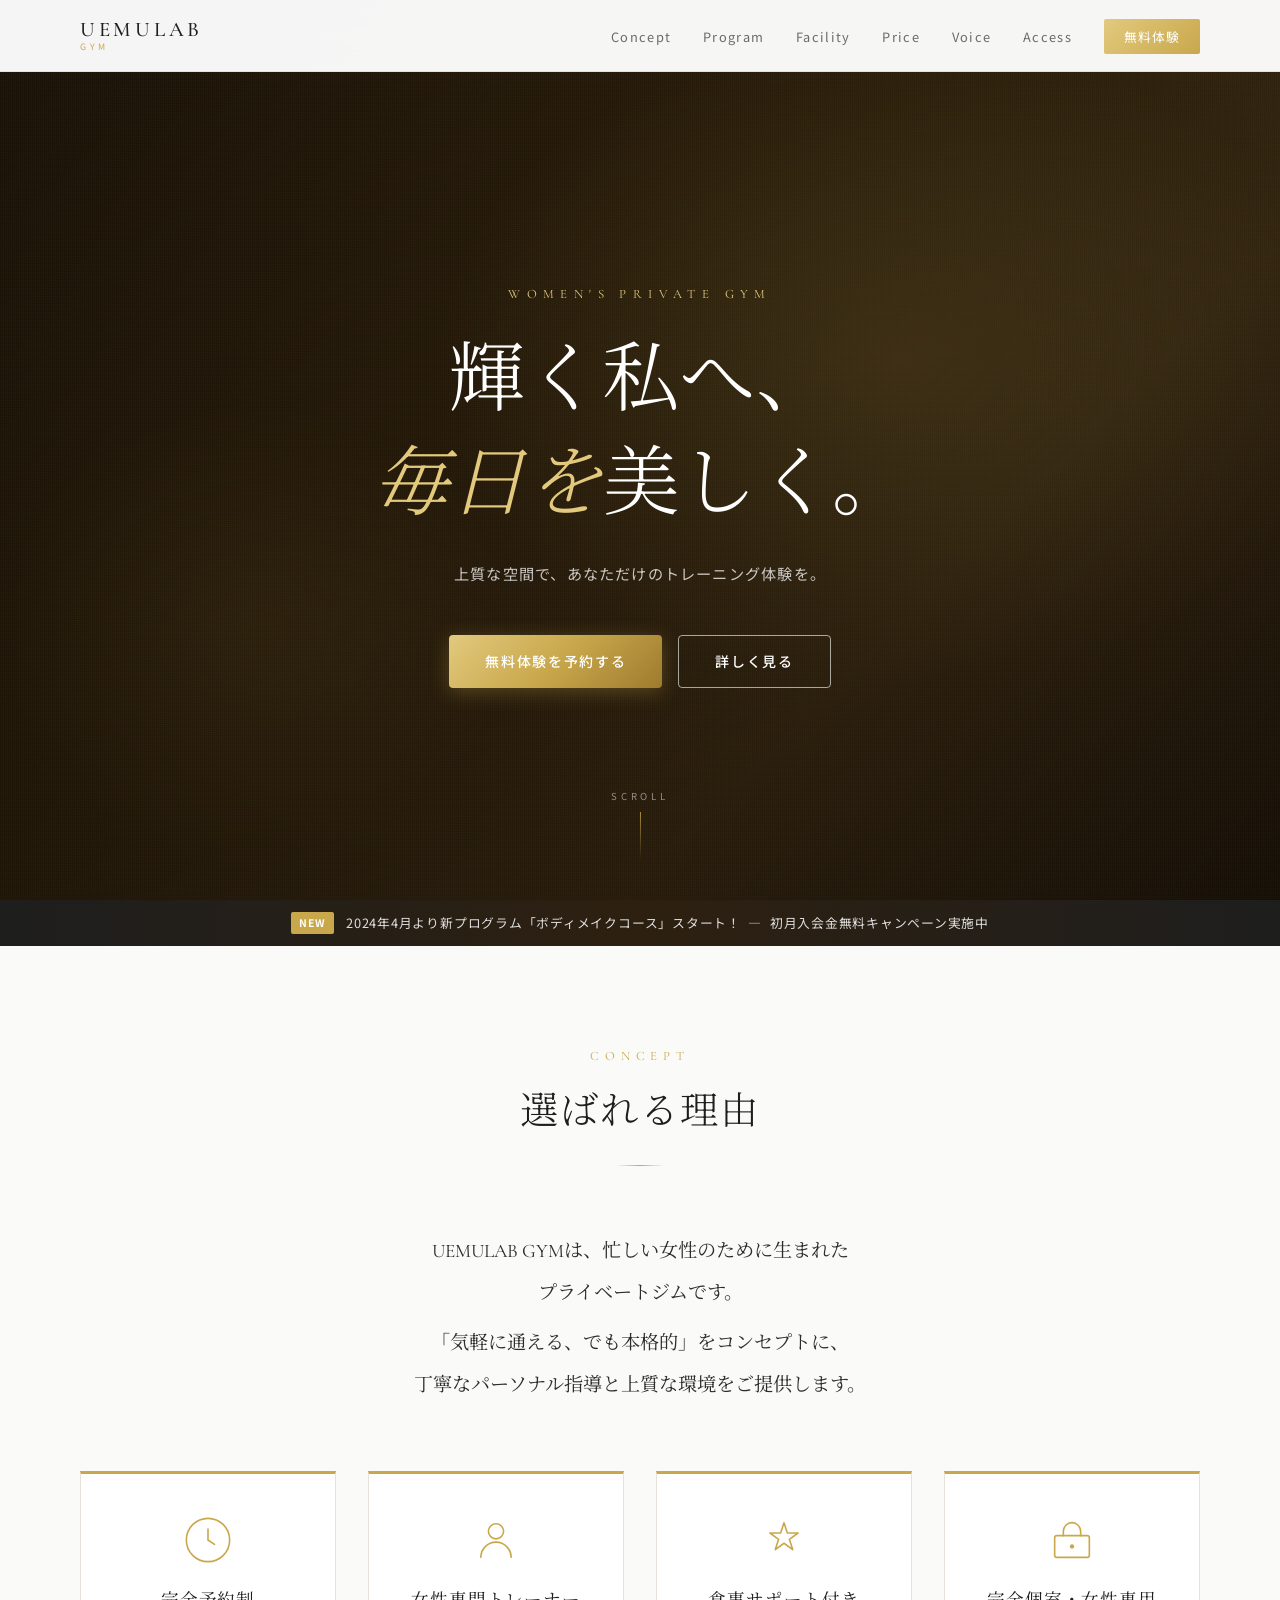
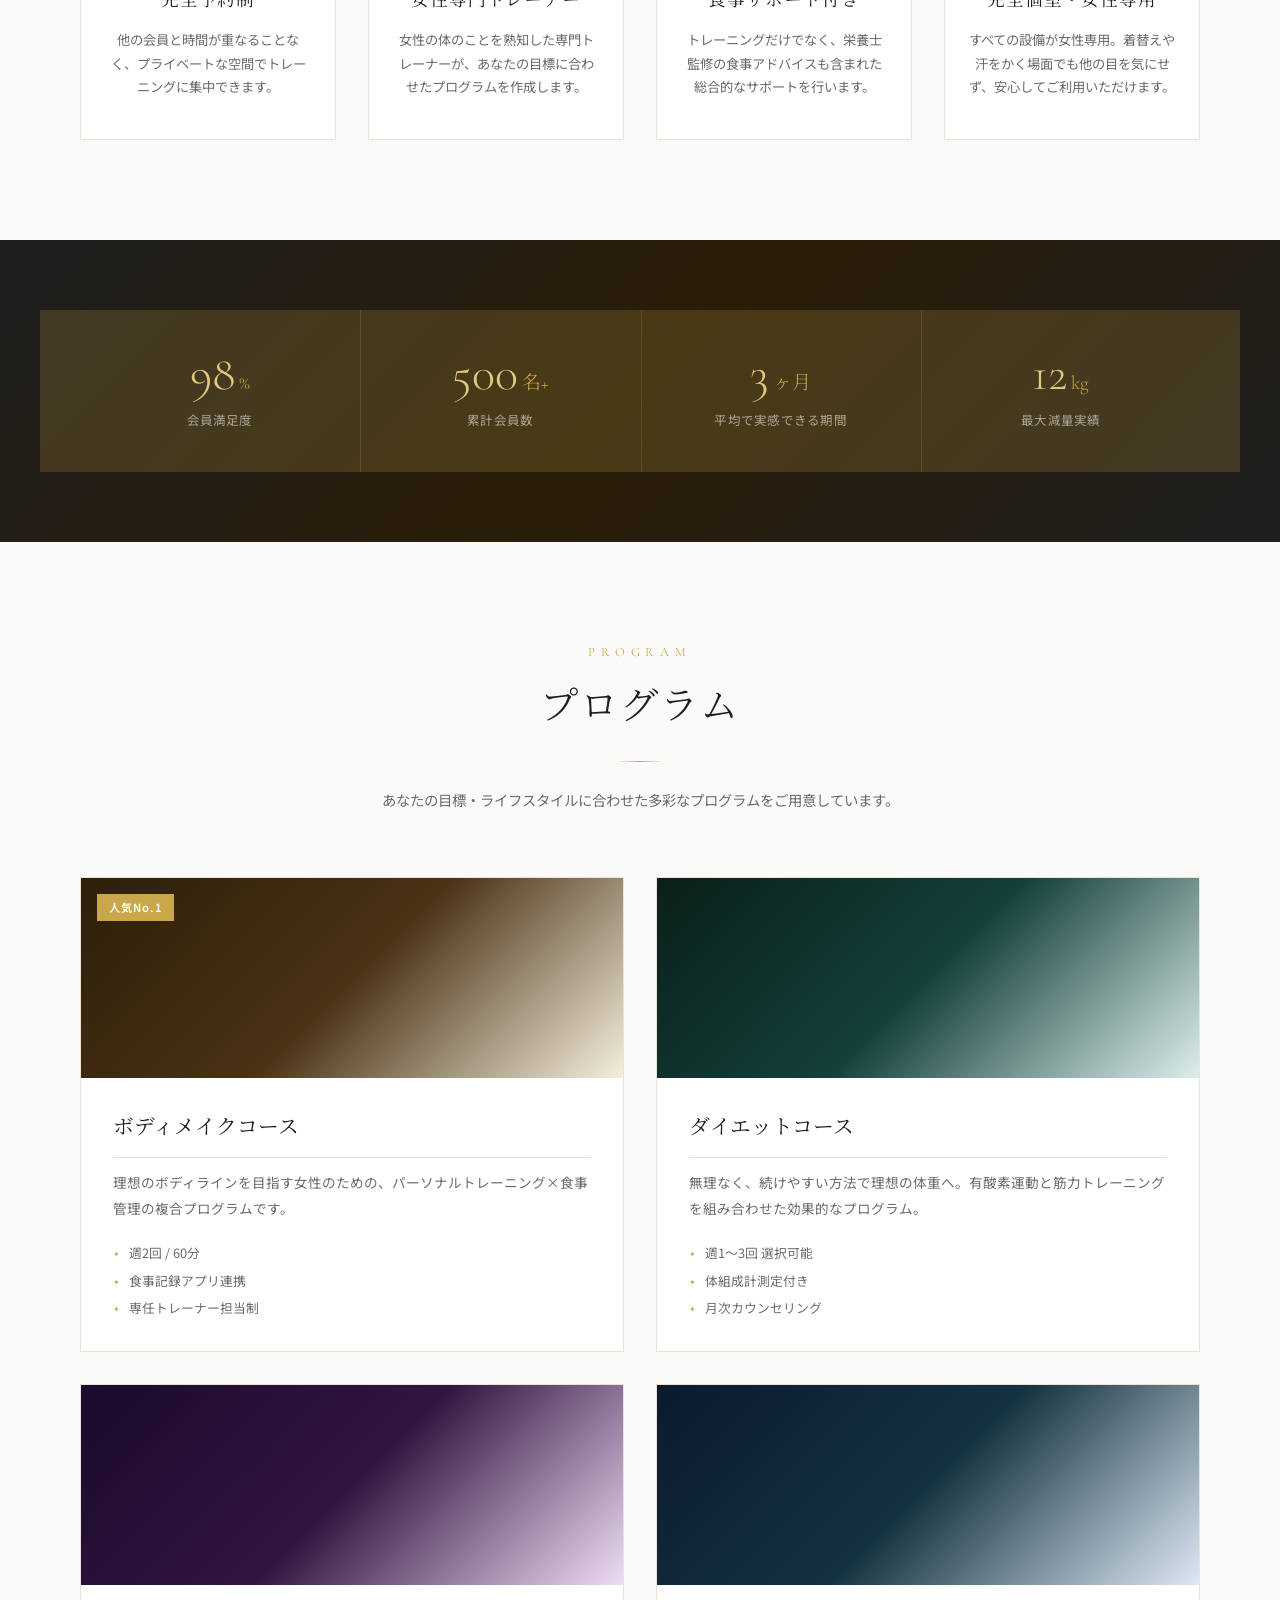
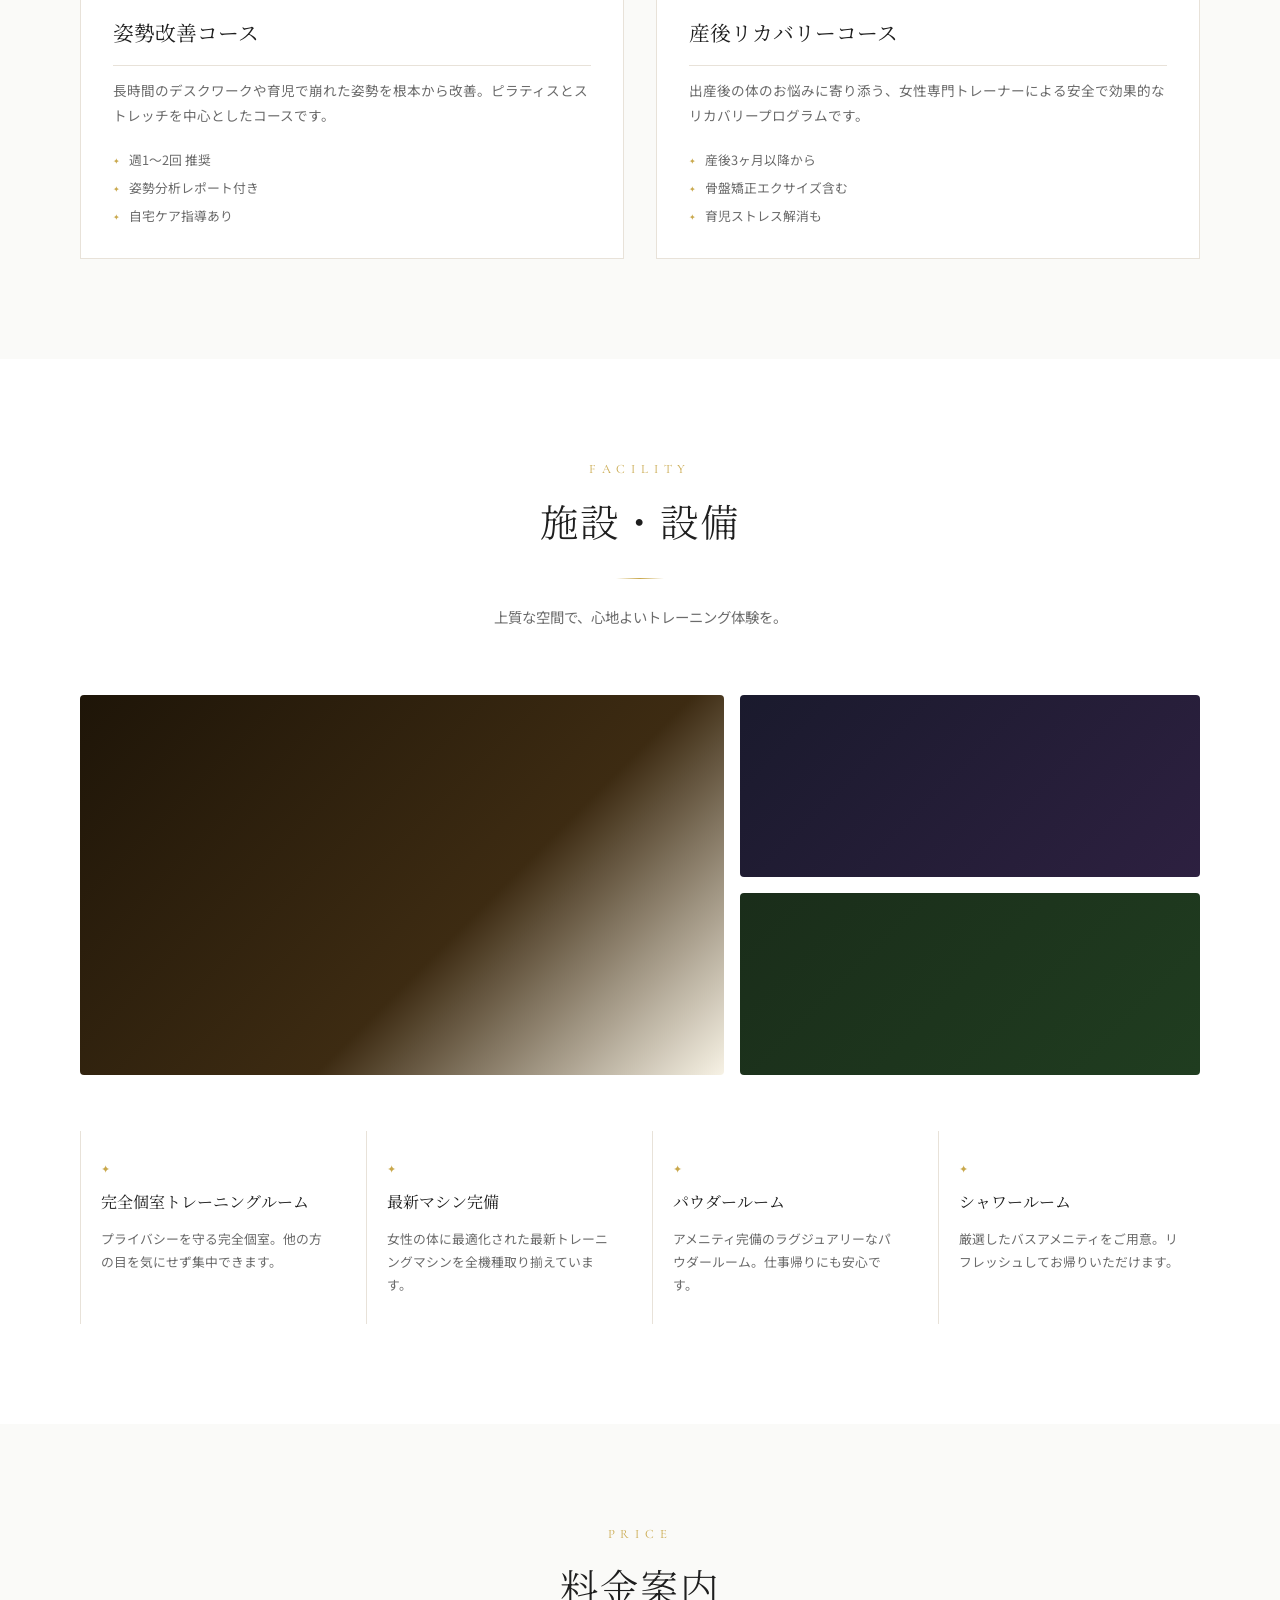
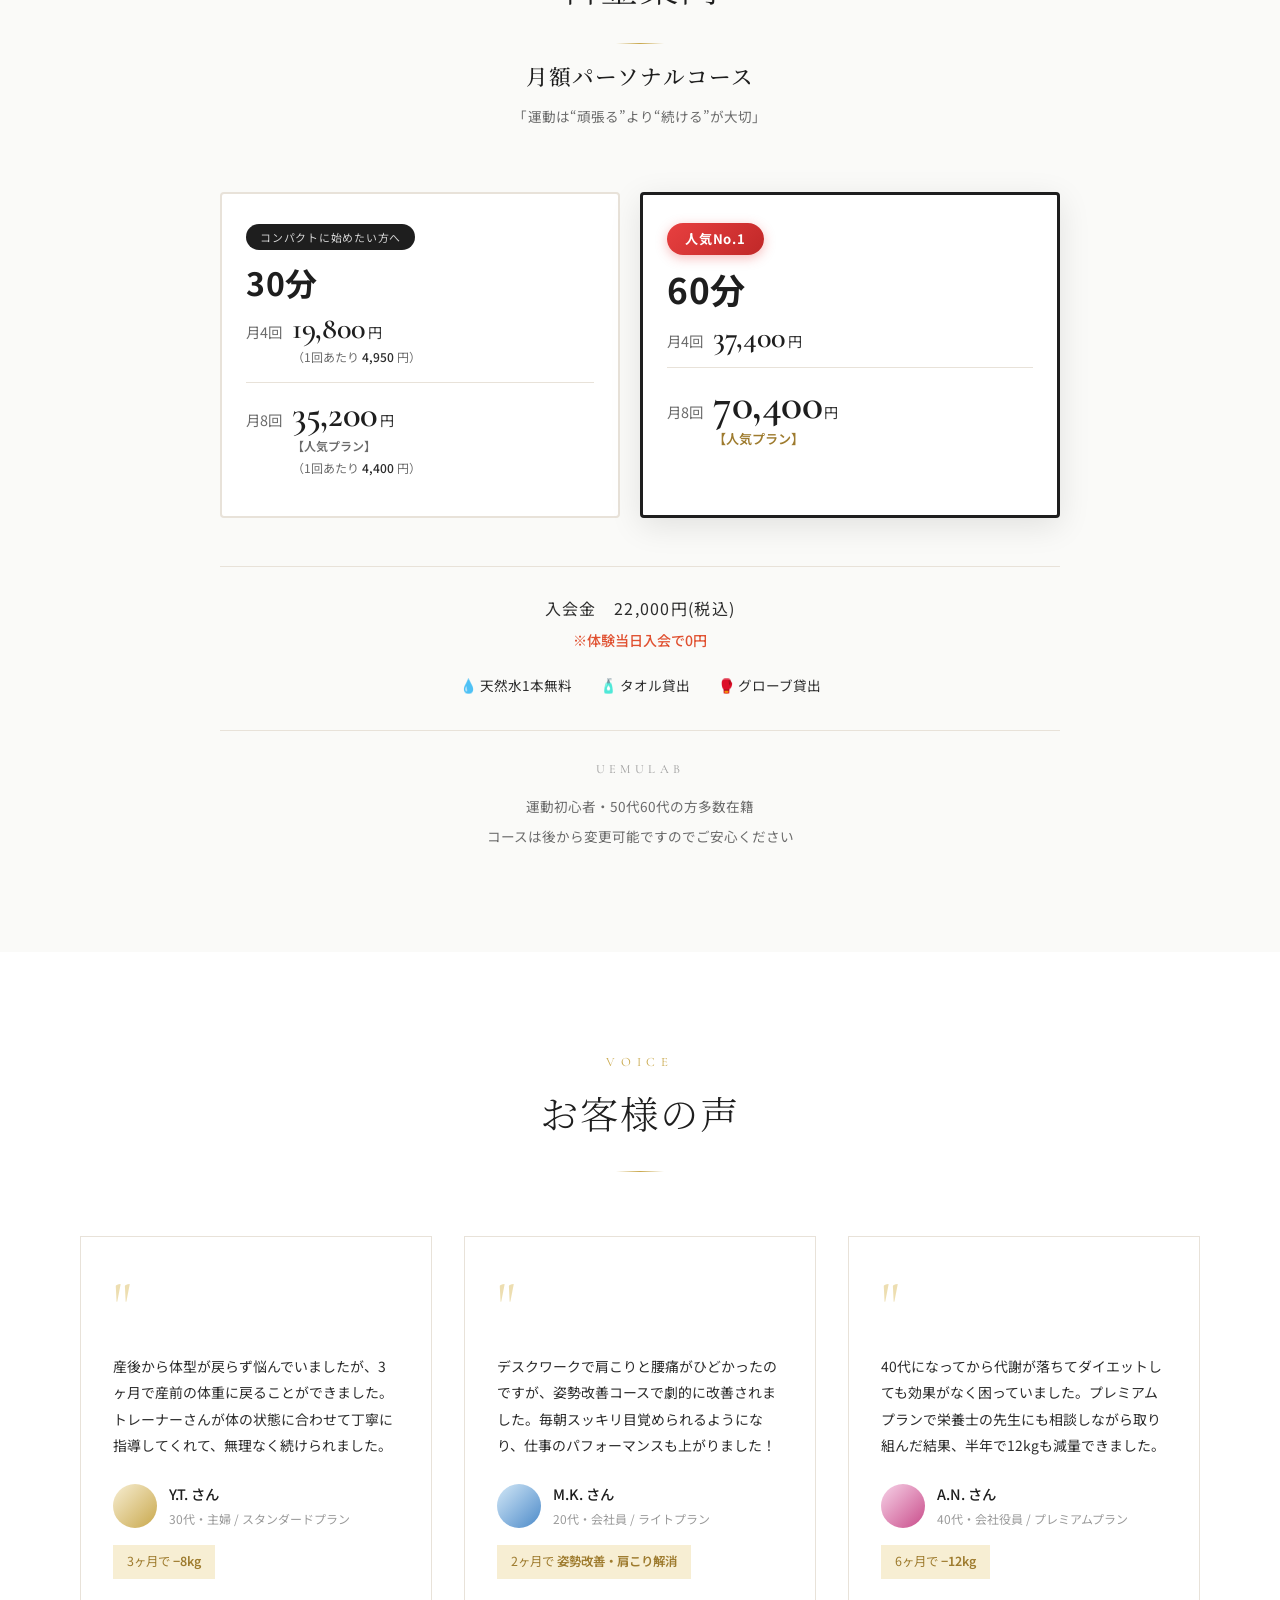
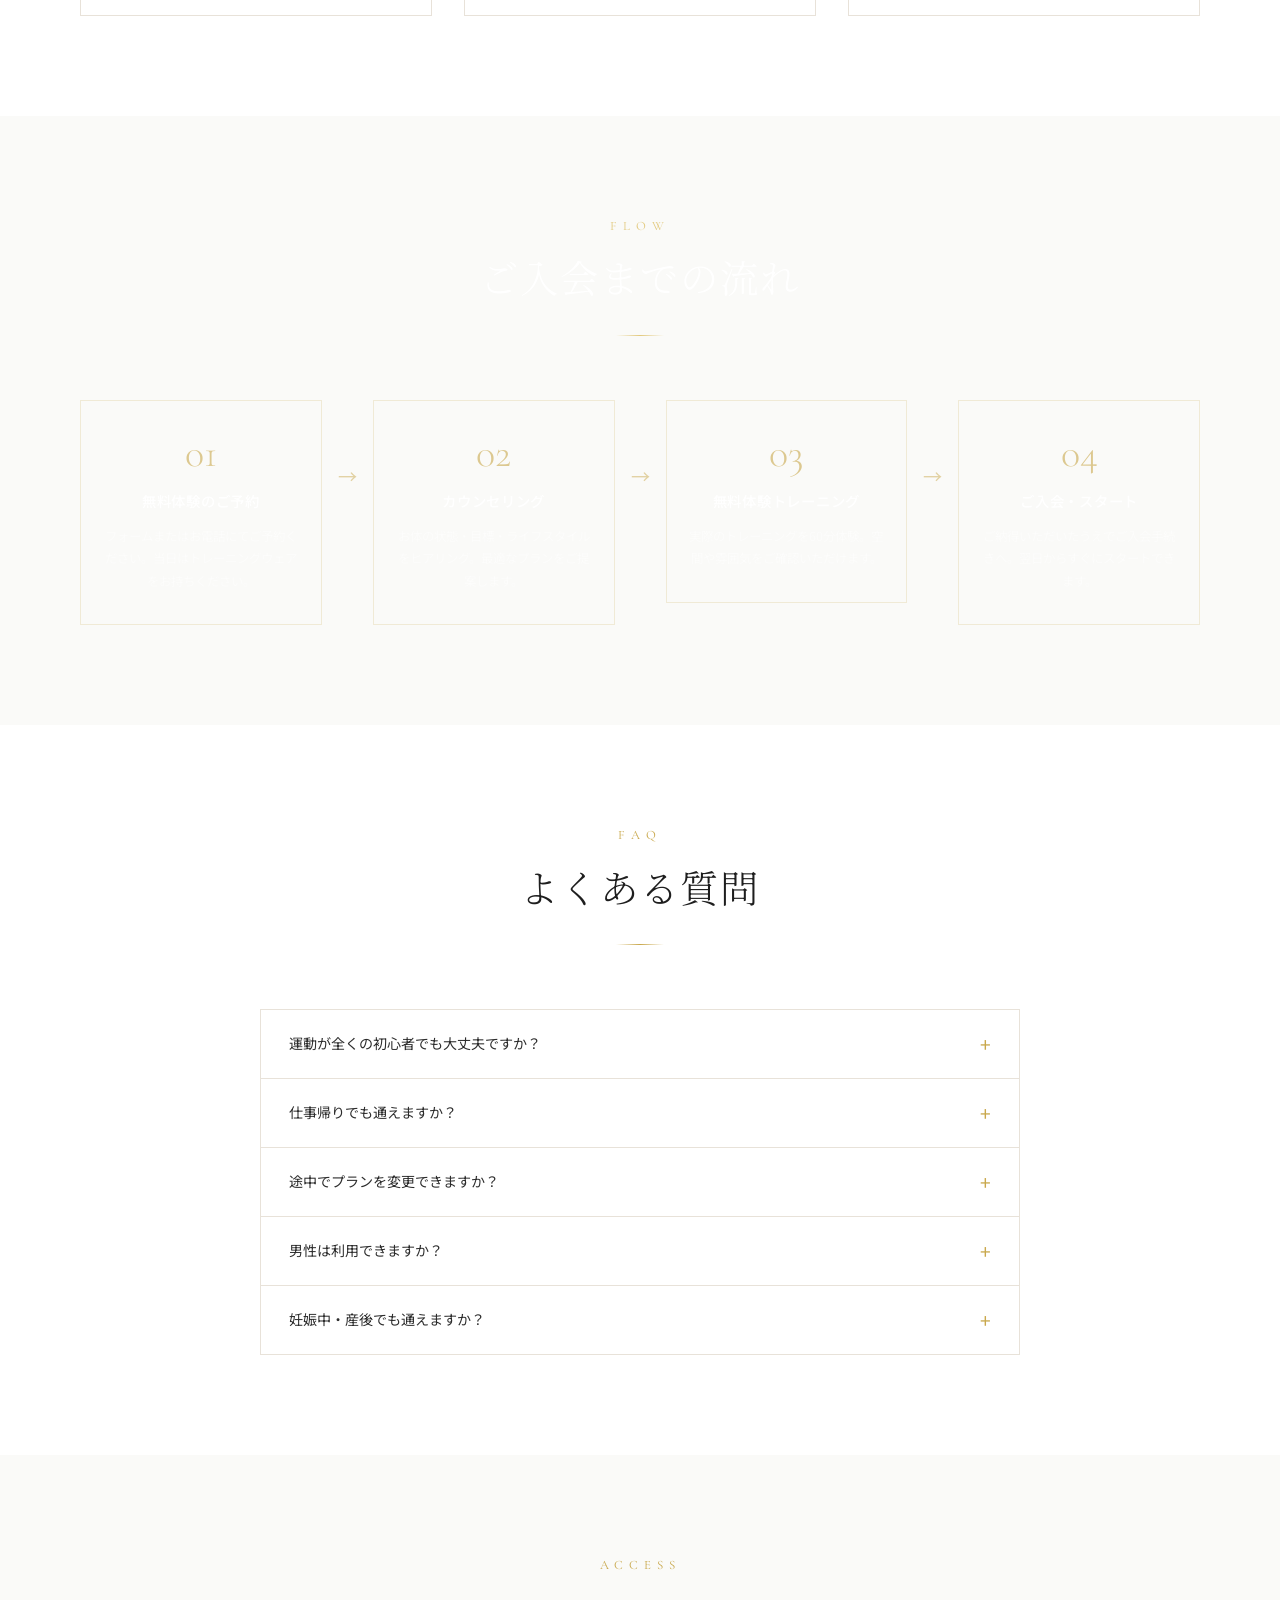
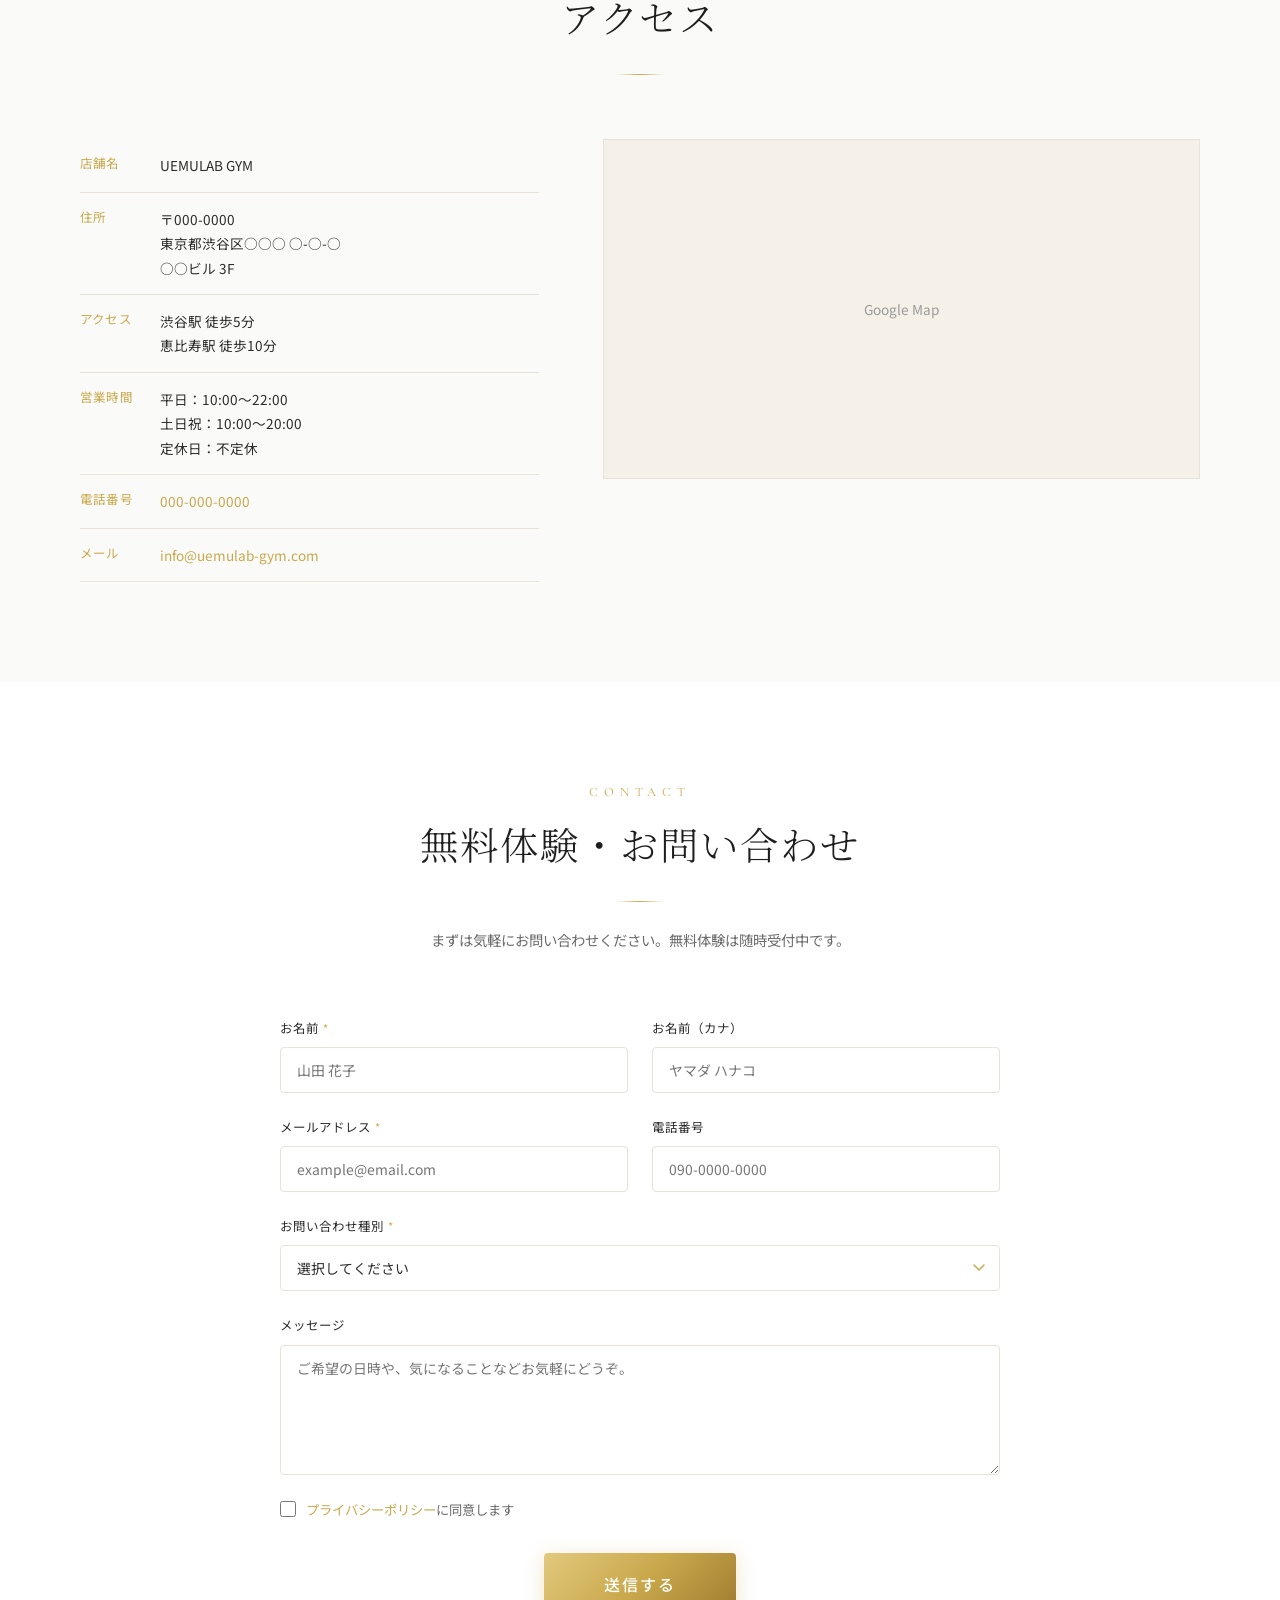
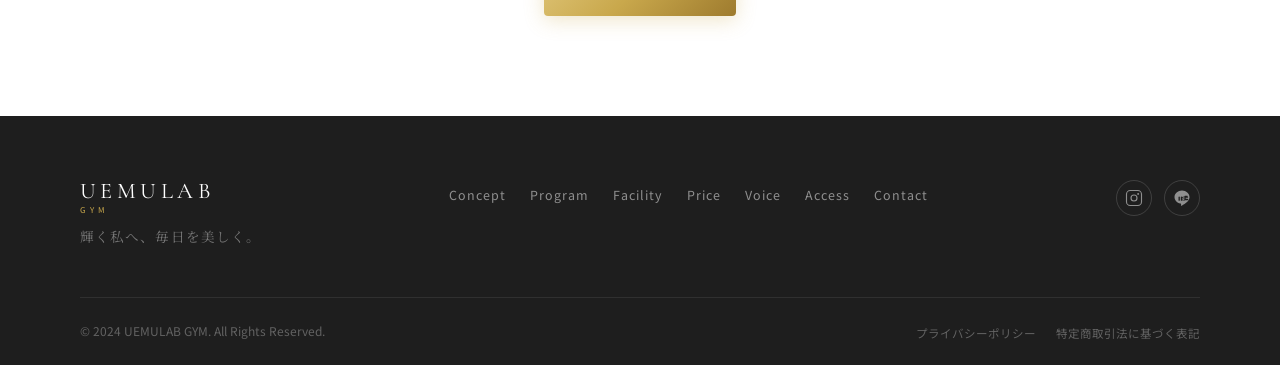
==== commit fba28cdd: "料金セクションを60分月8回主軸のデザインに刷新 - 3プランカード構成から30分/60分の2カラム構成に変更 - 60分カラムをメインカード（太枠）に設定し「人気No.1」バッジを付与 - 60分月" ====
--- a/index.html
+++ b/index.html
@@ -3,11 +3,11 @@
 <head>
   <meta charset="UTF-8" />
   <meta name="viewport" content="width=device-width, initial-scale=1.0" />
-  <title>UEMULAB | 神戸三宮パーソナルジム</title>
-  <meta name="description" content="更年期のしんどさ、30分で発散できます。神戸三宮・生田神社すぐのパーソナルジムUEMULAB。完全マンツーマン、9割が運動未経験からスタート。無理な勧誘一切なし。" />
+  <title>UEMULAB GYM | 女性専用プライベートジム</title>
+  <meta name="description" content="UEMULAB GYMは女性のための上質なプライベートジムです。白と金に包まれた空間で、あなたの理想の身体へ。" />
   <link rel="preconnect" href="https://fonts.googleapis.com" />
   <link rel="preconnect" href="https://fonts.gstatic.com" crossorigin />
-  <link href="https://fonts.googleapis.com/css2?family=Cormorant+Garamond:ital,wght@0,300;0,400;0,500;1,300;1,400&family=Noto+Sans+JP:wght@300;400;500&family=Noto+Serif+JP:wght@300;400&display=swap" rel="stylesheet" />
+  <link href="https://fonts.googleapis.com/css2?family=Cormorant+Garamond:ital,wght@0,300;0,400;0,500;0,600;1,300;1,400&family=Noto+Sans+JP:wght@300;400;500&family=Noto+Serif+JP:wght@300;400&display=swap" rel="stylesheet" />
   <link rel="stylesheet" href="css/style.css" />
 </head>
 <body>
@@ -17,19 +17,17 @@
     <div class="header__inner">
       <a href="#" class="header__logo">
         <span class="header__logo-en">UEMULAB</span>
-        <span class="header__logo-sub">Personal Gym · Kobe Sannomiya</span>
+        <span class="header__logo-sub">GYM</span>
       </a>
       <nav class="header__nav" id="nav">
         <ul class="header__nav-list">
-          <li><a href="#features" class="header__nav-link">特徴</a></li>
-          <li><a href="#voice" class="header__nav-link">お客様の声</a></li>
-          <li><a href="#price" class="header__nav-link">料金</a></li>
-          <li><a href="#flow" class="header__nav-link">体験の流れ</a></li>
-          <li><a href="#access" class="header__nav-link">アクセス</a></li>
-          <li>
-            <a href="https://airrsv.net/uemulab/calendar" target="_blank" rel="noopener"
-               class="header__nav-link header__nav-link--cta">体験を予約する</a>
-          </li>
+          <li><a href="#concept" class="header__nav-link">Concept</a></li>
+          <li><a href="#program" class="header__nav-link">Program</a></li>
+          <li><a href="#facility" class="header__nav-link">Facility</a></li>
+          <li><a href="#price" class="header__nav-link">Price</a></li>
+          <li><a href="#voice" class="header__nav-link">Voice</a></li>
+          <li><a href="#access" class="header__nav-link">Access</a></li>
+          <li><a href="#contact" class="header__nav-link header__nav-link--cta">無料体験</a></li>
         </ul>
       </nav>
       <button class="header__hamburger" id="hamburger" aria-label="メニュー">
@@ -40,17 +38,20 @@
 
   <!-- ========== HERO ========== -->
   <section class="hero" id="hero">
-    <div class="hero__bg"></div>
+    <div class="hero__bg">
+      <div class="hero__overlay"></div>
+    </div>
     <div class="hero__content">
-      <p class="hero__eyebrow">Personal Gym · Kobe Sannomiya</p>
+      <p class="hero__eyebrow">Women's Private Gym</p>
       <h1 class="hero__title">
-        更年期のしんどさ、<br />
-        <em>30分で発散できます。</em>
+        輝く私へ、<br />
+        <em>毎日を</em>美しく。
       </h1>
-      <p class="hero__concept">また自分のことが好きになれる場所</p>
-      <a href="https://airrsv.net/uemulab/calendar" target="_blank" rel="noopener"
-         class="btn btn--gold btn--hero">無料体験を予約する</a>
-      <p class="hero__note">無料体験 随時受付中 ／ しつこい勧誘は一切ありません</p>
+      <p class="hero__sub">上質な空間で、あなただけのトレーニング体験を。</p>
+      <div class="hero__actions">
+        <a href="#contact" class="btn btn--gold">無料体験を予約する</a>
+        <a href="#concept" class="btn btn--outline">詳しく見る</a>
+      </div>
     </div>
     <div class="hero__scroll">
       <span>Scroll</span>
@@ -58,108 +59,273 @@
     </div>
   </section>
 
-  <!-- ========== REASSURANCE BAR ========== -->
-  <div class="reassurance">
-    <div class="reassurance__inner">
-      <div class="reassurance__item">
-        <span class="reassurance__num">9割</span>
-        <span class="reassurance__label">が運動未経験からスタート</span>
-      </div>
-      <div class="reassurance__sep">✦</div>
-      <div class="reassurance__item">
-        <span class="reassurance__num">完全</span>
-        <span class="reassurance__label">マンツーマン指導</span>
-      </div>
-      <div class="reassurance__sep">✦</div>
-      <div class="reassurance__item">
-        <span class="reassurance__num">無理な</span>
-        <span class="reassurance__label">勧誘は一切なし</span>
-      </div>
+  <!-- ========== ANNOUNCE BAR ========== -->
+  <div class="announce">
+    <div class="announce__inner">
+      <span class="announce__badge">NEW</span>
+      <p>2024年4月より新プログラム「ボディメイクコース」スタート！ &nbsp;—&nbsp; 初月入会金無料キャンペーン実施中</p>
     </div>
   </div>
 
-  <!-- ========== EMPATHY ========== -->
-  <section class="section empathy" id="empathy">
-    <div class="section__inner">
-      <div class="section__header">
-        <p class="section__label">こんなお悩みはありませんか？</p>
-        <h2 class="section__title">そのしんどさ、<br />一人で抱えないでください。</h2>
-        <div class="section__divider"></div>
-      </div>
-      <div class="empathy__list">
-        <div class="empathy__item" data-aos="fade-up">
-          <span class="empathy__icon">✦</span>
-          <p>更年期の症状がつらくて、何をする気力もわかない</p>
-        </div>
-        <div class="empathy__item" data-aos="fade-up" data-aos-delay="80">
-          <span class="empathy__icon">✦</span>
-          <p>体型が変わってきて、鏡を見るのが嫌になった</p>
-        </div>
-        <div class="empathy__item" data-aos="fade-up" data-aos-delay="160">
-          <span class="empathy__icon">✦</span>
-          <p>ジムに行きたいけど、一人だと続かなさそう…</p>
-        </div>
-        <div class="empathy__item" data-aos="fade-up" data-aos-delay="240">
-          <span class="empathy__icon">✦</span>
-          <p>激しい運動は怖い。でも何かしなきゃと焦っている</p>
-        </div>
-        <div class="empathy__item" data-aos="fade-up" data-aos-delay="320">
-          <span class="empathy__icon">✦</span>
-          <p>以前の自分に戻りたいのに、どうすればいいか分からない</p>
-        </div>
-      </div>
-      <p class="empathy__close" data-aos="fade-up">
-        UEMULABは、そんなあなたのための場所です。
-      </p>
-    </div>
-  </section>
-
-  <!-- ========== FEATURES ========== -->
-  <section class="section features" id="features">
-    <div class="section__inner">
-      <div class="section__header">
-        <p class="section__label">Feature</p>
-        <h2 class="section__title">UEMULABが選ばれる理由</h2>
-        <div class="section__divider"></div>
-      </div>
-      <div class="features__grid">
-
-        <div class="features__card" data-aos="fade-up">
-          <div class="features__card-num">01</div>
-          <div class="features__card-icon">
+  <!-- ========== CONCEPT ========== -->
+  <section class="section concept" id="concept">
+    <div class="section__inner">
+      <div class="section__header">
+        <p class="section__label">Concept</p>
+        <h2 class="section__title">選ばれる理由</h2>
+        <div class="section__divider"></div>
+      </div>
+      <div class="concept__lead">
+        <p>UEMULAB GYMは、忙しい女性のために生まれた<br class="pc-only" />プライベートジムです。</p>
+        <p>「気軽に通える、でも本格的」をコンセプトに、<br class="pc-only" />丁寧なパーソナル指導と上質な環境をご提供します。</p>
+      </div>
+      <div class="concept__features">
+        <div class="concept__feature" data-aos="fade-up">
+          <div class="concept__feature-icon">
+            <svg viewBox="0 0 48 48" fill="none" xmlns="http://www.w3.org/2000/svg">
+              <circle cx="24" cy="24" r="20" stroke="currentColor" stroke-width="1.5"/>
+              <path d="M24 14v10l6 4" stroke="currentColor" stroke-width="1.5" stroke-linecap="round"/>
+            </svg>
+          </div>
+          <h3>完全予約制</h3>
+          <p>他の会員と時間が重なることなく、プライベートな空間でトレーニングに集中できます。</p>
+        </div>
+        <div class="concept__feature" data-aos="fade-up" data-aos-delay="100">
+          <div class="concept__feature-icon">
             <svg viewBox="0 0 48 48" fill="none" xmlns="http://www.w3.org/2000/svg">
               <circle cx="24" cy="16" r="7" stroke="currentColor" stroke-width="1.5"/>
               <path d="M10 40c0-7.732 6.268-14 14-14s14 6.268 14 14" stroke="currentColor" stroke-width="1.5" stroke-linecap="round"/>
             </svg>
           </div>
-          <h3>完全マンツーマン</h3>
-          <p>他の会員と時間が重なることはありません。あなただけのためにトレーナーが1対1でつき、「見られているのが恥ずかしい」という不安も無用です。</p>
-        </div>
-
-        <div class="features__card" data-aos="fade-up" data-aos-delay="120">
-          <div class="features__card-num">02</div>
-          <div class="features__card-icon">
+          <h3>女性専門トレーナー</h3>
+          <p>女性の体のことを熟知した専門トレーナーが、あなたの目標に合わせたプログラムを作成します。</p>
+        </div>
+        <div class="concept__feature" data-aos="fade-up" data-aos-delay="200">
+          <div class="concept__feature-icon">
             <svg viewBox="0 0 48 48" fill="none" xmlns="http://www.w3.org/2000/svg">
-              <circle cx="24" cy="24" r="16" stroke="currentColor" stroke-width="1.5"/>
-              <path d="M16 24l5 5 11-10" stroke="currentColor" stroke-width="1.5" stroke-linecap="round" stroke-linejoin="round"/>
+              <path d="M24 8l3.09 9.51H37l-8.04 5.84 3.08 9.51L24 27.02l-8.04 5.84 3.08-9.51L11 17.51h9.91L24 8z" stroke="currentColor" stroke-width="1.5" stroke-linejoin="round"/>
             </svg>
           </div>
-          <h3>9割が運動未経験</h3>
-          <p>「ジムなんて行ったことない」「体育の授業が苦手だった」そんな方ばかりです。ゼロから丁寧にお教えしますので、どうか安心してお越しください。</p>
-        </div>
-
-        <div class="features__card" data-aos="fade-up" data-aos-delay="240">
-          <div class="features__card-num">03</div>
-          <div class="features__card-icon">
+          <h3>食事サポート付き</h3>
+          <p>トレーニングだけでなく、栄養士監修の食事アドバイスも含まれた総合的なサポートを行います。</p>
+        </div>
+        <div class="concept__feature" data-aos="fade-up" data-aos-delay="300">
+          <div class="concept__feature-icon">
             <svg viewBox="0 0 48 48" fill="none" xmlns="http://www.w3.org/2000/svg">
-              <path d="M24 8v8M24 32v8M8 24h8M32 24h8" stroke="currentColor" stroke-width="1.5" stroke-linecap="round"/>
-              <circle cx="24" cy="24" r="8" stroke="currentColor" stroke-width="1.5"/>
+              <rect x="8" y="20" width="32" height="20" rx="2" stroke="currentColor" stroke-width="1.5"/>
+              <path d="M16 20v-4a8 8 0 1116 0v4" stroke="currentColor" stroke-width="1.5" stroke-linecap="round"/>
+              <circle cx="24" cy="30" r="2" fill="currentColor"/>
             </svg>
           </div>
-          <h3>無理な勧誘なし</h3>
-          <p>体験後に入会をしつこく勧めることは一切ありません。「断れなかったらどうしよう」という心配は無用。ゆっくりご検討いただけます。</p>
-        </div>
-
+          <h3>完全個室・女性専用</h3>
+          <p>すべての設備が女性専用。着替えや汗をかく場面でも他の目を気にせず、安心してご利用いただけます。</p>
+        </div>
+      </div>
+    </div>
+  </section>
+
+  <!-- ========== RESULTS ========== -->
+  <section class="results">
+    <div class="results__inner">
+      <div class="results__item" data-count="98">
+        <span class="results__num"><span class="counter">98</span><span class="results__unit">%</span></span>
+        <p>会員満足度</p>
+      </div>
+      <div class="results__item" data-count="500">
+        <span class="results__num"><span class="counter">500</span><span class="results__unit">名+</span></span>
+        <p>累計会員数</p>
+      </div>
+      <div class="results__item" data-count="3">
+        <span class="results__num"><span class="counter">3</span><span class="results__unit">ヶ月</span></span>
+        <p>平均で実感できる期間</p>
+      </div>
+      <div class="results__item" data-count="12">
+        <span class="results__num"><span class="counter">12</span><span class="results__unit">kg</span></span>
+        <p>最大減量実績</p>
+      </div>
+    </div>
+  </section>
+
+  <!-- ========== PROGRAM ========== -->
+  <section class="section program" id="program">
+    <div class="section__inner">
+      <div class="section__header">
+        <p class="section__label">Program</p>
+        <h2 class="section__title">プログラム</h2>
+        <div class="section__divider"></div>
+        <p class="section__desc">あなたの目標・ライフスタイルに合わせた多彩なプログラムをご用意しています。</p>
+      </div>
+      <div class="program__grid">
+        <div class="program__card" data-aos="fade-up">
+          <div class="program__card-img program__card-img--1">
+            <span class="program__card-tag">人気No.1</span>
+          </div>
+          <div class="program__card-body">
+            <h3>ボディメイクコース</h3>
+            <p>理想のボディラインを目指す女性のための、パーソナルトレーニング×食事管理の複合プログラムです。</p>
+            <ul>
+              <li>週2回 / 60分</li>
+              <li>食事記録アプリ連携</li>
+              <li>専任トレーナー担当制</li>
+            </ul>
+          </div>
+        </div>
+        <div class="program__card" data-aos="fade-up" data-aos-delay="100">
+          <div class="program__card-img program__card-img--2"></div>
+          <div class="program__card-body">
+            <h3>ダイエットコース</h3>
+            <p>無理なく、続けやすい方法で理想の体重へ。有酸素運動と筋力トレーニングを組み合わせた効果的なプログラム。</p>
+            <ul>
+              <li>週1〜3回 選択可能</li>
+              <li>体組成計測定付き</li>
+              <li>月次カウンセリング</li>
+            </ul>
+          </div>
+        </div>
+        <div class="program__card" data-aos="fade-up" data-aos-delay="200">
+          <div class="program__card-img program__card-img--3"></div>
+          <div class="program__card-body">
+            <h3>姿勢改善コース</h3>
+            <p>長時間のデスクワークや育児で崩れた姿勢を根本から改善。ピラティスとストレッチを中心としたコースです。</p>
+            <ul>
+              <li>週1〜2回 推奨</li>
+              <li>姿勢分析レポート付き</li>
+              <li>自宅ケア指導あり</li>
+            </ul>
+          </div>
+        </div>
+        <div class="program__card" data-aos="fade-up" data-aos-delay="300">
+          <div class="program__card-img program__card-img--4"></div>
+          <div class="program__card-body">
+            <h3>産後リカバリーコース</h3>
+            <p>出産後の体のお悩みに寄り添う、女性専門トレーナーによる安全で効果的なリカバリープログラムです。</p>
+            <ul>
+              <li>産後3ヶ月以降から</li>
+              <li>骨盤矯正エクサイズ含む</li>
+              <li>育児ストレス解消も</li>
+            </ul>
+          </div>
+        </div>
+      </div>
+    </div>
+  </section>
+
+  <!-- ========== FACILITY ========== -->
+  <section class="section facility" id="facility">
+    <div class="section__inner">
+      <div class="section__header">
+        <p class="section__label">Facility</p>
+        <h2 class="section__title">施設・設備</h2>
+        <div class="section__divider"></div>
+        <p class="section__desc">上質な空間で、心地よいトレーニング体験を。</p>
+      </div>
+      <div class="facility__grid">
+        <div class="facility__main">
+          <div class="facility__photo facility__photo--main"></div>
+        </div>
+        <div class="facility__sub">
+          <div class="facility__photo facility__photo--sub1"></div>
+          <div class="facility__photo facility__photo--sub2"></div>
+        </div>
+      </div>
+      <div class="facility__list">
+        <div class="facility__item">
+          <div class="facility__item-icon">✦</div>
+          <h4>完全個室トレーニングルーム</h4>
+          <p>プライバシーを守る完全個室。他の方の目を気にせず集中できます。</p>
+        </div>
+        <div class="facility__item">
+          <div class="facility__item-icon">✦</div>
+          <h4>最新マシン完備</h4>
+          <p>女性の体に最適化された最新トレーニングマシンを全機種取り揃えています。</p>
+        </div>
+        <div class="facility__item">
+          <div class="facility__item-icon">✦</div>
+          <h4>パウダールーム</h4>
+          <p>アメニティ完備のラグジュアリーなパウダールーム。仕事帰りにも安心です。</p>
+        </div>
+        <div class="facility__item">
+          <div class="facility__item-icon">✦</div>
+          <h4>シャワールーム</h4>
+          <p>厳選したバスアメニティをご用意。リフレッシュしてお帰りいただけます。</p>
+        </div>
+      </div>
+    </div>
+  </section>
+
+  <!-- ========== PRICE ========== -->
+  <section class="section price" id="price">
+    <div class="section__inner">
+      <div class="section__header">
+        <p class="section__label">Price</p>
+        <h2 class="section__title">料金案内</h2>
+        <div class="section__divider"></div>
+        <p class="price__course-title">月額パーソナルコース</p>
+        <p class="price__course-sub">「運動は&ldquo;頑張る&rdquo;より&ldquo;続ける&rdquo;が大切」</p>
+      </div>
+
+      <div class="price__plans">
+        <!-- 30分 -->
+        <div class="price__plan-card" data-aos="fade-up">
+          <span class="price__plan-sub-badge">コンパクトに始めたい方へ</span>
+          <div class="price__plan-duration">30分</div>
+          <div class="price__plan-row">
+            <span class="price__plan-freq">月4回</span>
+            <div class="price__plan-val">
+              <span class="price__plan-num">19,800</span>
+              <span class="price__plan-yen">円</span>
+            </div>
+          </div>
+          <p class="price__plan-per">（1回あたり <strong>4,950</strong> 円）</p>
+          <div class="price__plan-sep"></div>
+          <div class="price__plan-row">
+            <span class="price__plan-freq">月8回</span>
+            <div class="price__plan-val">
+              <span class="price__plan-num price__plan-num--lg">35,200</span>
+              <span class="price__plan-yen">円</span>
+            </div>
+          </div>
+          <p class="price__plan-pop">【人気プラン】</p>
+          <p class="price__plan-per">（1回あたり <strong>4,400</strong> 円）</p>
+        </div>
+
+        <!-- 60分 FEATURED -->
+        <div class="price__plan-card price__plan-card--featured" data-aos="fade-up" data-aos-delay="100">
+          <span class="price__plan-main-badge">人気No.1</span>
+          <div class="price__plan-duration">60分</div>
+          <div class="price__plan-row">
+            <span class="price__plan-freq">月4回</span>
+            <div class="price__plan-val">
+              <span class="price__plan-num">37,400</span>
+              <span class="price__plan-yen">円</span>
+            </div>
+          </div>
+          <div class="price__plan-sep"></div>
+          <div class="price__plan-row price__plan-row--hero">
+            <span class="price__plan-freq">月8回</span>
+            <div class="price__plan-val">
+              <span class="price__plan-num price__plan-num--xl">70,400</span>
+              <span class="price__plan-yen">円</span>
+            </div>
+          </div>
+          <p class="price__plan-pop price__plan-pop--featured">【人気プラン】</p>
+        </div>
+      </div>
+
+      <div class="price__info-block">
+        <p class="price__enroll-fee">入会金　22,000円(税込)</p>
+        <p class="price__enroll-free">※体験当日入会で0円</p>
+        <ul class="price__amenity-list">
+          <li>💧 天然水1本無料</li>
+          <li>🧴 タオル貸出</li>
+          <li>🥊 グローブ貸出</li>
+        </ul>
+      </div>
+
+      <p class="price__brand-label">UEMULAB</p>
+      <div class="price__bottom-notes">
+        <p>運動初心者・50代60代の方多数在籍</p>
+        <p>コースは後から変更可能ですのでご安心ください</p>
       </div>
     </div>
   </section>
@@ -171,168 +337,144 @@
         <p class="section__label">Voice</p>
         <h2 class="section__title">お客様の声</h2>
         <div class="section__divider"></div>
-        <p class="section__desc">50代の専業主婦の方から経営者まで、さまざまな方にご利用いただいています。</p>
       </div>
       <div class="voice__grid">
-
         <div class="voice__card" data-aos="fade-up">
-          <div class="voice__tag">スッキリして帰れる</div>
           <div class="voice__quote">"</div>
-          <p class="voice__text">更年期でずっとモヤモヤしていたのですが、トレーニング後はスッキリ晴れた気分で帰れます。30分なのに、こんなに変わるものかと驚きました。</p>
+          <p class="voice__text">産後から体型が戻らず悩んでいましたが、3ヶ月で産前の体重に戻ることができました。トレーナーさんが体の状態に合わせて丁寧に指導してくれて、無理なく続けられました。</p>
           <div class="voice__author">
             <div class="voice__avatar voice__avatar--1"></div>
             <div>
-              <p class="voice__name">T.M. さん</p>
-              <p class="voice__attr">54歳・専業主婦</p>
+              <p class="voice__name">Y.T. さん</p>
+              <p class="voice__attr">30代・主婦 / スタンダードプラン</p>
             </div>
           </div>
-        </div>
-
-        <div class="voice__card" data-aos="fade-up" data-aos-delay="120">
-          <div class="voice__tag">自信が戻ってきた</div>
+          <div class="voice__result">
+            <span>3ヶ月で <strong>−8kg</strong></span>
+          </div>
+        </div>
+        <div class="voice__card" data-aos="fade-up" data-aos-delay="100">
           <div class="voice__quote">"</div>
-          <p class="voice__text">体型のことで自信を失っていましたが、続けるうちに「自分のこと嫌いじゃないかも」と思えるようになりました。それが一番の収穫です。</p>
+          <p class="voice__text">デスクワークで肩こりと腰痛がひどかったのですが、姿勢改善コースで劇的に改善されました。毎朝スッキリ目覚められるようになり、仕事のパフォーマンスも上がりました！</p>
           <div class="voice__author">
             <div class="voice__avatar voice__avatar--2"></div>
             <div>
-              <p class="voice__name">Y.K. さん</p>
-              <p class="voice__attr">49歳・会社経営</p>
+              <p class="voice__name">M.K. さん</p>
+              <p class="voice__attr">20代・会社員 / ライトプラン</p>
             </div>
           </div>
-        </div>
-
-        <div class="voice__card" data-aos="fade-up" data-aos-delay="240">
-          <div class="voice__tag">続けられる</div>
+          <div class="voice__result">
+            <span>2ヶ月で <strong>姿勢改善・肩こり解消</strong></span>
+          </div>
+        </div>
+        <div class="voice__card" data-aos="fade-up" data-aos-delay="200">
           <div class="voice__quote">"</div>
-          <p class="voice__text">これまでいくつかのジムに通いましたが、全て3日坊主でした。UEMULABは無理のない内容で楽しく続けられています。もうすぐ1年になります。</p>
+          <p class="voice__text">40代になってから代謝が落ちてダイエットしても効果がなく困っていました。プレミアムプランで栄養士の先生にも相談しながら取り組んだ結果、半年で12kgも減量できました。</p>
           <div class="voice__author">
             <div class="voice__avatar voice__avatar--3"></div>
             <div>
-              <p class="voice__name">A.O. さん</p>
-              <p class="voice__attr">47歳・パート勤務</p>
+              <p class="voice__name">A.N. さん</p>
+              <p class="voice__attr">40代・会社役員 / プレミアムプラン</p>
             </div>
           </div>
-        </div>
-
-      </div>
-    </div>
-  </section>
-
-  <!-- ========== PRICE ========== -->
-  <section class="section price" id="price">
-    <div class="section__inner">
-      <div class="section__header">
-        <p class="section__label">Price</p>
-        <h2 class="section__title">料金プラン</h2>
-        <div class="section__divider"></div>
-        <p class="section__desc">すべて30分のパーソナルトレーニング。入会金・年会費は不要です。</p>
-      </div>
-      <div class="price__grid">
-
-        <div class="price__card" data-aos="fade-up">
-          <div class="price__card-header">
-            <p class="price__plan-name">トライアル</p>
-            <p class="price__plan-sub">30分 × 2回</p>
-            <div class="price__amount">
-              <span class="price__yen">¥</span>
-              <span class="price__num">10,800</span>
-            </div>
-            <p class="price__tax">税込 ／ 1回あたり ¥5,400</p>
-          </div>
-          <ul class="price__features">
-            <li><span class="check">✓</span> 完全マンツーマン指導</li>
-            <li><span class="check">✓</span> カウンセリング付き</li>
-            <li><span class="check">✓</span> 手ぶらでOK</li>
-          </ul>
-          <a href="https://airrsv.net/uemulab/calendar" target="_blank" rel="noopener"
-             class="btn btn--outline-gold btn--full">このプランで始める</a>
-        </div>
-
-        <div class="price__card price__card--featured" data-aos="fade-up" data-aos-delay="120">
-          <div class="price__card-badge">おすすめ</div>
-          <div class="price__card-header">
-            <p class="price__plan-name">スタンダード</p>
-            <p class="price__plan-sub">30分 × 4回</p>
-            <div class="price__amount">
-              <span class="price__yen">¥</span>
-              <span class="price__num">19,800</span>
-            </div>
-            <p class="price__tax">税込 ／ 1回あたり ¥4,950</p>
-          </div>
-          <ul class="price__features">
-            <li><span class="check">✓</span> 完全マンツーマン指導</li>
-            <li><span class="check">✓</span> カウンセリング付き</li>
-            <li><span class="check">✓</span> 手ぶらでOK</li>
-            <li><span class="check">✓</span> 体組成測定付き</li>
-          </ul>
-          <a href="https://airrsv.net/uemulab/calendar" target="_blank" rel="noopener"
-             class="btn btn--gold btn--full">このプランで始める</a>
-        </div>
-
-        <div class="price__card" data-aos="fade-up" data-aos-delay="240">
-          <div class="price__card-header">
-            <p class="price__plan-name">コミット</p>
-            <p class="price__plan-sub">30分 × 8回</p>
-            <div class="price__amount">
-              <span class="price__yen">¥</span>
-              <span class="price__num">35,200</span>
-            </div>
-            <p class="price__tax">税込 ／ 1回あたり ¥4,400</p>
-          </div>
-          <ul class="price__features">
-            <li><span class="check">✓</span> 完全マンツーマン指導</li>
-            <li><span class="check">✓</span> カウンセリング付き</li>
-            <li><span class="check">✓</span> 手ぶらでOK</li>
-            <li><span class="check">✓</span> 体組成測定付き</li>
-            <li><span class="check">✓</span> LINEサポート付き</li>
-          </ul>
-          <a href="https://airrsv.net/uemulab/calendar" target="_blank" rel="noopener"
-             class="btn btn--outline-gold btn--full">このプランで始める</a>
-        </div>
-
-      </div>
-      <p class="price__note">※ 有効期限はご購入日から3ヶ月です。途中での返金・キャンセルはできません。</p>
+          <div class="voice__result">
+            <span>6ヶ月で <strong>−12kg</strong></span>
+          </div>
+        </div>
+      </div>
     </div>
   </section>
 
   <!-- ========== FLOW ========== -->
-  <section class="section flow" id="flow">
+  <section class="section flow">
     <div class="section__inner">
       <div class="section__header">
         <p class="section__label">Flow</p>
-        <h2 class="section__title">体験レッスンの流れ</h2>
-        <div class="section__divider"></div>
-        <p class="section__desc">当日はトレーニングウェアのご準備だけでOK。手ぶらでいらしてください。</p>
+        <h2 class="section__title">ご入会までの流れ</h2>
+        <div class="section__divider"></div>
       </div>
       <div class="flow__steps">
-
         <div class="flow__step">
           <div class="flow__step-num">01</div>
-          <h4>ご予約</h4>
-          <p>エアリザーブよりご希望の日時をお選びください。24時間いつでも予約できます。</p>
+          <h4>無料体験のご予約</h4>
+          <p>フォームまたはお電話にてご予約ください。当日はトレーニングウェアをお持ちください。</p>
         </div>
         <div class="flow__arrow">→</div>
-
         <div class="flow__step">
           <div class="flow__step-num">02</div>
-          <h4>カウンセリング<span class="flow__step-time">約15分</span></h4>
-          <p>体の悩み・目標・生活スタイルをヒアリング。初めてのことも何でもご相談ください。</p>
+          <h4>カウンセリング</h4>
+          <p>お体の状態・目標・ライフスタイルをヒアリング。最適なプランをご提案します。</p>
         </div>
         <div class="flow__arrow">→</div>
-
         <div class="flow__step">
           <div class="flow__step-num">03</div>
-          <h4>トレーニング<span class="flow__step-time">30分</span></h4>
-          <p>完全マンツーマンで、あなたのペースに合わせた内容でトレーニングを行います。</p>
+          <h4>無料体験トレーニング</h4>
+          <p>実際のトレーニングを60分体験。空間や雰囲気をご確認いただけます。</p>
         </div>
         <div class="flow__arrow">→</div>
-
         <div class="flow__step">
           <div class="flow__step-num">04</div>
-          <h4>アフターケア</h4>
-          <p>ストレッチ・クールダウン後、ご感想をお聞きします。プランのご案内もこちらで。</p>
-        </div>
-
+          <h4>ご入会・スタート</h4>
+          <p>ご納得いただいたうえでご入会手続きへ。翌日からすぐにスタートできます。</p>
+        </div>
+      </div>
+    </div>
+  </section>
+
+  <!-- ========== FAQ ========== -->
+  <section class="section faq">
+    <div class="section__inner">
+      <div class="section__header">
+        <p class="section__label">FAQ</p>
+        <h2 class="section__title">よくある質問</h2>
+        <div class="section__divider"></div>
+      </div>
+      <div class="faq__list">
+        <div class="faq__item">
+          <button class="faq__q" aria-expanded="false">
+            <span>運動が全くの初心者でも大丈夫ですか？</span>
+            <span class="faq__icon">+</span>
+          </button>
+          <div class="faq__a">
+            <p>はい、もちろんです。運動初心者の方も多く在籍しています。トレーナーがお体の状態やご経験に合わせて、基礎からていねいに指導します。最初は軽い負荷から始め、無理なくステップアップできるプログラムを作成します。</p>
+          </div>
+        </div>
+        <div class="faq__item">
+          <button class="faq__q" aria-expanded="false">
+            <span>仕事帰りでも通えますか？</span>
+            <span class="faq__icon">+</span>
+          </button>
+          <div class="faq__a">
+            <p>はい。平日は22:00まで営業しており、土日も対応可能です。シャワールームとパウダールームも完備していますので、仕事帰りにそのまま通っていただけます。</p>
+          </div>
+        </div>
+        <div class="faq__item">
+          <button class="faq__q" aria-expanded="false">
+            <span>途中でプランを変更できますか？</span>
+            <span class="faq__icon">+</span>
+          </button>
+          <div class="faq__a">
+            <p>はい、月単位でプランの変更が可能です。生活環境やご予算の変化に合わせて、柔軟に対応いたします。変更希望の際は前月末までにご相談ください。</p>
+          </div>
+        </div>
+        <div class="faq__item">
+          <button class="faq__q" aria-expanded="false">
+            <span>男性は利用できますか？</span>
+            <span class="faq__icon">+</span>
+          </button>
+          <div class="faq__a">
+            <p>UEMULAB GYMは女性専用ジムのため、女性の方のみご利用いただけます。すべてのスタッフも女性ですので、安心してご利用ください。</p>
+          </div>
+        </div>
+        <div class="faq__item">
+          <button class="faq__q" aria-expanded="false">
+            <span>妊娠中・産後でも通えますか？</span>
+            <span class="faq__icon">+</span>
+          </button>
+          <div class="faq__a">
+            <p>産後リカバリーコースをご用意しています。産後3ヶ月以降から対応可能で、医師の許可があることが条件となります。妊娠中は安全のためご遠慮いただいております。詳しくはカウンセリング時にご相談ください。</p>
+          </div>
+        </div>
       </div>
     </div>
   </section>
@@ -349,23 +491,21 @@
         <div class="access__info">
           <dl class="access__dl">
             <dt>店舗名</dt>
-            <dd>UEMULAB（ウエムラボ）</dd>
+            <dd>UEMULAB GYM</dd>
             <dt>住所</dt>
-            <dd>兵庫県神戸市中央区<br />（生田神社すぐ）</dd>
+            <dd>〒000-0000<br />東京都渋谷区○○○ ○-○-○<br />○○ビル 3F</dd>
             <dt>アクセス</dt>
-            <dd>三宮駅 徒歩5分<br />神戸三宮駅 徒歩7分</dd>
+            <dd>渋谷駅 徒歩5分<br />恵比寿駅 徒歩10分</dd>
             <dt>営業時間</dt>
-            <dd>平日：10:00〜21:00<br />土日祝：10:00〜18:00</dd>
+            <dd>平日：10:00〜22:00<br />土日祝：10:00〜20:00<br />定休日：不定休</dd>
+            <dt>電話番号</dt>
+            <dd><a href="tel:000-000-0000">000-000-0000</a></dd>
+            <dt>メール</dt>
+            <dd><a href="mailto:info@uemulab-gym.com">info@uemulab-gym.com</a></dd>
           </dl>
-          <a href="https://airrsv.net/uemulab/calendar" target="_blank" rel="noopener"
-             class="btn btn--gold access__btn">無料体験を予約する</a>
         </div>
         <div class="access__map">
           <div class="access__map-placeholder">
-            <svg viewBox="0 0 48 48" fill="none" xmlns="http://www.w3.org/2000/svg" width="32" height="32">
-              <path d="M24 4C16.268 4 10 10.268 10 18c0 10 14 26 14 26s14-16 14-26c0-7.732-6.268-14-14-14z" stroke="currentColor" stroke-width="1.5"/>
-              <circle cx="24" cy="18" r="4" stroke="currentColor" stroke-width="1.5"/>
-            </svg>
             <p>Google Map</p>
           </div>
         </div>
@@ -373,14 +513,60 @@
     </div>
   </section>
 
-  <!-- ========== FINAL CTA ========== -->
-  <section class="cta-final">
-    <div class="cta-final__inner">
-      <p class="cta-final__sub">また自分のことが好きになれる場所</p>
-      <h2 class="cta-final__title">まずは30分、<br />試してみませんか。</h2>
-      <p class="cta-final__desc">無料体験レッスン、随時受付中。<br />しつこい勧誘は一切ありません。</p>
-      <a href="https://airrsv.net/uemulab/calendar" target="_blank" rel="noopener"
-         class="btn btn--gold btn--cta-final">無料体験を予約する（エアリザーブ）</a>
+  <!-- ========== CONTACT ========== -->
+  <section class="section contact" id="contact">
+    <div class="section__inner">
+      <div class="section__header">
+        <p class="section__label">Contact</p>
+        <h2 class="section__title">無料体験・お問い合わせ</h2>
+        <div class="section__divider"></div>
+        <p class="section__desc">まずは気軽にお問い合わせください。無料体験は随時受付中です。</p>
+      </div>
+      <form class="contact__form" id="contactForm" novalidate>
+        <div class="contact__row">
+          <div class="contact__field">
+            <label for="name">お名前 <span class="required">*</span></label>
+            <input type="text" id="name" name="name" placeholder="山田 花子" required />
+          </div>
+          <div class="contact__field">
+            <label for="name-kana">お名前（カナ）</label>
+            <input type="text" id="name-kana" name="name-kana" placeholder="ヤマダ ハナコ" />
+          </div>
+        </div>
+        <div class="contact__row">
+          <div class="contact__field">
+            <label for="email">メールアドレス <span class="required">*</span></label>
+            <input type="email" id="email" name="email" placeholder="example@email.com" required />
+          </div>
+          <div class="contact__field">
+            <label for="tel">電話番号</label>
+            <input type="tel" id="tel" name="tel" placeholder="090-0000-0000" />
+          </div>
+        </div>
+        <div class="contact__field">
+          <label for="inquiry-type">お問い合わせ種別 <span class="required">*</span></label>
+          <select id="inquiry-type" name="inquiry-type" required>
+            <option value="">選択してください</option>
+            <option value="trial">無料体験のご予約</option>
+            <option value="plan">料金プランについて</option>
+            <option value="program">プログラムについて</option>
+            <option value="other">その他</option>
+          </select>
+        </div>
+        <div class="contact__field">
+          <label for="message">メッセージ</label>
+          <textarea id="message" name="message" rows="5" placeholder="ご希望の日時や、気になることなどお気軽にどうぞ。"></textarea>
+        </div>
+        <div class="contact__privacy">
+          <label class="checkbox-label">
+            <input type="checkbox" name="privacy" required />
+            <span><a href="#" target="_blank">プライバシーポリシー</a>に同意します</span>
+          </label>
+        </div>
+        <div class="contact__submit">
+          <button type="submit" class="btn btn--gold btn--lg">送信する</button>
+        </div>
+      </form>
     </div>
   </section>
 
@@ -391,17 +577,19 @@
         <div class="footer__brand">
           <a href="#" class="footer__logo">
             <span class="footer__logo-en">UEMULAB</span>
-            <span class="footer__logo-sub">Personal Gym · Kobe Sannomiya</span>
+            <span class="footer__logo-sub">GYM</span>
           </a>
-          <p class="footer__tagline">また自分のことが好きになれる場所</p>
+          <p class="footer__tagline">輝く私へ、毎日を美しく。</p>
         </div>
         <nav class="footer__nav">
           <ul>
-            <li><a href="#features">特徴</a></li>
-            <li><a href="#voice">お客様の声</a></li>
-            <li><a href="#price">料金</a></li>
-            <li><a href="#flow">体験の流れ</a></li>
-            <li><a href="#access">アクセス</a></li>
+            <li><a href="#concept">Concept</a></li>
+            <li><a href="#program">Program</a></li>
+            <li><a href="#facility">Facility</a></li>
+            <li><a href="#price">Price</a></li>
+            <li><a href="#voice">Voice</a></li>
+            <li><a href="#access">Access</a></li>
+            <li><a href="#contact">Contact</a></li>
           </ul>
         </nav>
         <div class="footer__sns">
@@ -420,25 +608,22 @@
         </div>
       </div>
       <div class="footer__bottom">
-        <p class="footer__copy">© 2024 UEMULAB. All Rights Reserved.</p>
+        <p class="footer__copy">© 2024 UEMULAB GYM. All Rights Reserved.</p>
         <ul class="footer__links">
           <li><a href="#">プライバシーポリシー</a></li>
+          <li><a href="#">特定商取引法に基づく表記</a></li>
         </ul>
       </div>
     </div>
   </footer>
 
-  <!-- Page Top -->
+  <!-- Page Top Button -->
   <button class="page-top" id="pageTop" aria-label="ページトップへ">
     <svg viewBox="0 0 24 24" fill="none" stroke="currentColor" stroke-width="2">
       <path d="M18 15l-6-6-6 6"/>
     </svg>
   </button>
 
-  <!-- Floating CTA (mobile) -->
-  <a href="https://airrsv.net/uemulab/calendar" target="_blank" rel="noopener"
-     class="float-cta" id="floatCta">無料体験を予約する</a>
-
   <script src="js/script.js"></script>
 </body>
 </html>
--- a/css/style.css
+++ b/css/style.css
@@ -1,6 +1,6 @@
 /* =============================================
-   UEMULAB — Personal Gym · Kobe Sannomiya
-   Black & Gold Design
+   UEMULAB GYM — Luxury Women's Gym
+   White & Gold Design System
    ============================================= */
 
 /* ---------- Custom Properties ---------- */
@@ -8,31 +8,28 @@
   --gold:        #C9A84C;
   --gold-light:  #E2C97E;
   --gold-dark:   #9E7B2E;
-  --gold-pale:   #F5EDD8;
-
-  --black:       #111111;
-  --dark:        #1C1C1C;
-  --dark2:       #242424;
-  --mid:         #666666;
-  --light-text:  #999999;
-  --border-dark: rgba(201,168,76,.18);
-  --border-light:#E5E0D8;
-
+  --gold-pale:   #F7EED3;
   --white:       #FFFFFF;
-  --off-white:   #FAF8F5;
+  --off-white:   #FAFAF8;
   --cream:       #F5F0E8;
+  --charcoal:    #1E1E1E;
+  --dark:        #2C2C2C;
+  --mid:         #6B6B6B;
+  --light-text:  #9A9A9A;
+  --border:      #E8E2D9;
 
   --font-serif:  'Cormorant Garamond', 'Noto Serif JP', Georgia, serif;
   --font-sans:   'Noto Sans JP', 'Helvetica Neue', Arial, sans-serif;
 
   --header-h:    72px;
-  --section-pad: 96px;
-  --max-w:       1160px;
-  --radius:      3px;
-
-  --shadow-sm:   0 2px 12px rgba(0,0,0,.07);
-  --shadow-md:   0 8px 32px rgba(0,0,0,.12);
-  --gold-glow:   0 4px 24px rgba(201,168,76,.32);
+  --section-pad: 100px;
+  --max-w:       1200px;
+  --radius:      4px;
+
+  --shadow-sm:   0 2px 12px rgba(0,0,0,.06);
+  --shadow-md:   0 8px 32px rgba(0,0,0,.10);
+  --shadow-lg:   0 20px 60px rgba(0,0,0,.12);
+  --gold-shadow: 0 4px 20px rgba(201,168,76,.30);
 
   --ease-out:    cubic-bezier(0.16, 1, 0.3, 1);
   --ease-in-out: cubic-bezier(0.65, 0, 0.35, 1);
@@ -41,13 +38,16 @@
 /* ---------- Reset & Base ---------- */
 *, *::before, *::after { box-sizing: border-box; margin: 0; padding: 0; }
 
-html { scroll-behavior: smooth; font-size: 16px; }
+html {
+  scroll-behavior: smooth;
+  font-size: 16px;
+}
 
 body {
   font-family: var(--font-sans);
   color: var(--dark);
   background: var(--white);
-  line-height: 1.75;
+  line-height: 1.7;
   overflow-x: hidden;
   -webkit-font-smoothing: antialiased;
 }
@@ -57,18 +57,23 @@
 button { cursor: pointer; border: none; background: none; font: inherit; }
 ul, ol { list-style: none; }
 
+/* ---------- Utilities ---------- */
+.pc-only { display: inline; }
+@media (max-width: 768px) { .pc-only { display: none; } }
+
 /* ---------- Scroll Animations ---------- */
 [data-aos] {
   opacity: 0;
-  transform: translateY(28px);
-  transition: opacity .75s var(--ease-out), transform .75s var(--ease-out);
-}
-[data-aos].aos-animate { opacity: 1; transform: translateY(0); }
-[data-aos][data-aos-delay="80"]  { transition-delay: .08s; }
-[data-aos][data-aos-delay="120"] { transition-delay: .12s; }
-[data-aos][data-aos-delay="160"] { transition-delay: .16s; }
-[data-aos][data-aos-delay="240"] { transition-delay: .24s; }
-[data-aos][data-aos-delay="320"] { transition-delay: .32s; }
+  transform: translateY(30px);
+  transition: opacity .7s var(--ease-out), transform .7s var(--ease-out);
+}
+[data-aos].aos-animate {
+  opacity: 1;
+  transform: translateY(0);
+}
+[data-aos][data-aos-delay="100"] { transition-delay: .1s; }
+[data-aos][data-aos-delay="200"] { transition-delay: .2s; }
+[data-aos][data-aos-delay="300"] { transition-delay: .3s; }
 
 /* =============================================
    BUTTONS
@@ -77,24 +82,36 @@
   display: inline-flex;
   align-items: center;
   justify-content: center;
+  gap: 8px;
   padding: 14px 36px;
   font-family: var(--font-sans);
   font-size: .875rem;
   font-weight: 500;
-  letter-spacing: .1em;
+  letter-spacing: .12em;
   border-radius: var(--radius);
   transition: all .3s var(--ease-out);
   white-space: nowrap;
 }
 
 .btn--gold {
-  background: linear-gradient(135deg, var(--gold-light) 0%, var(--gold) 55%, var(--gold-dark) 100%);
+  background: linear-gradient(135deg, var(--gold-light) 0%, var(--gold) 50%, var(--gold-dark) 100%);
   color: var(--white);
-  box-shadow: var(--gold-glow);
+  box-shadow: var(--gold-shadow);
 }
 .btn--gold:hover {
   transform: translateY(-2px);
-  box-shadow: 0 8px 32px rgba(201,168,76,.50);
+  box-shadow: 0 8px 30px rgba(201,168,76,.45);
+  color: var(--white);
+}
+
+.btn--outline {
+  background: transparent;
+  color: var(--white);
+  border: 1px solid rgba(255,255,255,.6);
+}
+.btn--outline:hover {
+  background: rgba(255,255,255,.1);
+  border-color: var(--white);
   color: var(--white);
 }
 
@@ -104,13 +121,12 @@
   border: 1px solid var(--gold);
 }
 .btn--outline-gold:hover {
-  background: rgba(201,168,76,.08);
+  background: var(--gold-pale);
   color: var(--gold-dark);
 }
 
-.btn--full  { width: 100%; }
-.btn--hero  { padding: 18px 52px; font-size: 1rem; letter-spacing: .14em; }
-.btn--cta-final { padding: 20px 60px; font-size: 1rem; letter-spacing: .12em; }
+.btn--full { width: 100%; }
+.btn--lg { padding: 18px 60px; font-size: 1rem; }
 
 /* =============================================
    HEADER
@@ -120,13 +136,13 @@
   top: 0; left: 0; right: 0;
   z-index: 1000;
   height: var(--header-h);
-  background: rgba(17,17,17,.97);
+  background: rgba(255,255,255,.96);
   backdrop-filter: blur(12px);
   -webkit-backdrop-filter: blur(12px);
-  border-bottom: 1px solid var(--border-dark);
+  border-bottom: 1px solid var(--border);
   transition: box-shadow .3s;
 }
-.header.scrolled { box-shadow: 0 4px 24px rgba(0,0,0,.4); }
+.header.scrolled { box-shadow: var(--shadow-sm); }
 
 .header__inner {
   max-width: var(--max-w);
@@ -143,18 +159,19 @@
   display: flex;
   flex-direction: column;
   line-height: 1;
-  gap: 3px;
+  gap: 2px;
 }
 .header__logo-en {
   font-family: var(--font-serif);
-  font-size: 1.25rem;
-  font-weight: 400;
-  letter-spacing: .22em;
-  color: var(--white);
+  font-size: 1.3rem;
+  font-weight: 500;
+  letter-spacing: .18em;
+  color: var(--charcoal);
 }
 .header__logo-sub {
-  font-size: .5rem;
-  letter-spacing: .35em;
+  font-family: var(--font-sans);
+  font-size: .55rem;
+  letter-spacing: .4em;
   color: var(--gold);
   text-transform: uppercase;
 }
@@ -162,13 +179,13 @@
 .header__nav-list {
   display: flex;
   align-items: center;
-  gap: 28px;
+  gap: 32px;
 }
 
 .header__nav-link {
-  font-size: .78rem;
-  letter-spacing: .08em;
-  color: rgba(255,255,255,.6);
+  font-size: .8rem;
+  letter-spacing: .1em;
+  color: var(--mid);
   position: relative;
   padding-bottom: 2px;
   transition: color .25s;
@@ -182,20 +199,20 @@
   transition: width .3s var(--ease-out);
 }
 .header__nav-link:hover,
-.header__nav-link.active { color: var(--gold-light); }
+.header__nav-link.active { color: var(--gold); }
 .header__nav-link:hover::after,
 .header__nav-link.active::after { width: 100%; }
 
 .header__nav-link--cta {
-  padding: 9px 22px;
+  padding: 8px 20px;
   background: linear-gradient(135deg, var(--gold-light), var(--gold));
   color: var(--white) !important;
-  border-radius: var(--radius);
+  border-radius: 2px;
   letter-spacing: .08em;
 }
 .header__nav-link--cta::after { display: none; }
 .header__nav-link--cta:hover {
-  box-shadow: var(--gold-glow);
+  box-shadow: var(--gold-shadow);
   transform: translateY(-1px);
 }
 
@@ -208,7 +225,7 @@
 .header__hamburger span {
   display: block;
   width: 22px; height: 1.5px;
-  background: var(--white);
+  background: var(--charcoal);
   transition: all .3s;
 }
 .header__hamburger.active span:nth-child(1) { transform: translateY(6.5px) rotate(45deg); }
@@ -220,7 +237,8 @@
    ============================================= */
 .hero {
   position: relative;
-  min-height: 100vh;
+  height: 100vh;
+  min-height: 640px;
   display: flex;
   align-items: center;
   justify-content: center;
@@ -232,39 +250,63 @@
   position: absolute;
   inset: 0;
   background:
-    radial-gradient(ellipse 55% 65% at 65% 38%, rgba(201,168,76,.14) 0%, transparent 60%),
-    radial-gradient(ellipse 40% 50% at 20% 70%, rgba(201,168,76,.07) 0%, transparent 55%),
-    linear-gradient(160deg, #0d0d0d 0%, #1a1206 40%, #222010 70%, #0d0d0d 100%);
+    linear-gradient(135deg, #1a1208 0%, #2d1f0a 40%, #3d2b12 70%, #1a1208 100%);
+}
+
+/* Decorative gold particle effect */
+.hero__bg::before {
+  content: '';
+  position: absolute;
+  inset: 0;
+  background:
+    radial-gradient(ellipse 60% 60% at 70% 40%, rgba(201,168,76,.18) 0%, transparent 60%),
+    radial-gradient(ellipse 40% 50% at 20% 70%, rgba(201,168,76,.10) 0%, transparent 50%);
+}
+
+.hero__bg::after {
+  content: '';
+  position: absolute;
+  inset: 0;
+  background-image:
+    repeating-linear-gradient(0deg, transparent, transparent 1px, rgba(255,255,255,.012) 1px, rgba(255,255,255,.012) 2px),
+    repeating-linear-gradient(90deg, transparent, transparent 1px, rgba(255,255,255,.012) 1px, rgba(255,255,255,.012) 2px);
+  background-size: 40px 40px;
+}
+
+.hero__overlay {
+  position: absolute;
+  inset: 0;
+  background: linear-gradient(to bottom, rgba(15,10,3,.2) 0%, rgba(15,10,3,.5) 100%);
 }
 
 .hero__content {
   position: relative;
   z-index: 1;
   text-align: center;
-  max-width: 760px;
-  padding: 60px 24px;
-  animation: heroIn 1.1s var(--ease-out) both;
-}
-
-@keyframes heroIn {
-  from { opacity: 0; transform: translateY(36px); }
+  max-width: 680px;
+  padding: 0 24px;
+  animation: heroFadeIn 1.2s var(--ease-out) both;
+}
+
+@keyframes heroFadeIn {
+  from { opacity: 0; transform: translateY(40px); }
   to   { opacity: 1; transform: translateY(0); }
 }
 
 .hero__eyebrow {
   font-family: var(--font-serif);
-  font-size: .72rem;
-  letter-spacing: .55em;
-  color: var(--gold);
+  font-size: .8rem;
+  letter-spacing: .5em;
+  color: var(--gold-light);
   text-transform: uppercase;
-  margin-bottom: 28px;
+  margin-bottom: 24px;
 }
 
 .hero__title {
   font-family: var(--font-serif);
-  font-size: clamp(2.4rem, 5.5vw, 4.2rem);
+  font-size: clamp(2.8rem, 6vw, 5rem);
   font-weight: 300;
-  line-height: 1.45;
+  line-height: 1.35;
   color: var(--white);
   margin-bottom: 24px;
 }
@@ -273,24 +315,23 @@
   color: var(--gold-light);
 }
 
-.hero__concept {
-  font-family: var(--font-serif);
-  font-size: clamp(.9rem, 1.6vw, 1.15rem);
-  color: rgba(255,255,255,.55);
-  letter-spacing: .18em;
+.hero__sub {
+  font-size: .95rem;
+  color: rgba(255,255,255,.75);
+  letter-spacing: .08em;
   margin-bottom: 48px;
 }
 
-.hero__note {
-  margin-top: 20px;
-  font-size: .75rem;
-  color: rgba(255,255,255,.38);
-  letter-spacing: .08em;
+.hero__actions {
+  display: flex;
+  gap: 16px;
+  justify-content: center;
+  flex-wrap: wrap;
 }
 
 .hero__scroll {
   position: absolute;
-  bottom: 36px;
+  bottom: 40px;
   left: 50%;
   transform: translateX(-50%);
   display: flex;
@@ -300,16 +341,16 @@
   z-index: 1;
 }
 .hero__scroll span {
-  font-size: .58rem;
-  letter-spacing: .45em;
-  color: rgba(255,255,255,.4);
+  font-size: .6rem;
+  letter-spacing: .4em;
+  color: rgba(255,255,255,.5);
   text-transform: uppercase;
 }
 .hero__scroll-line {
   width: 1px;
-  height: 44px;
-  background: linear-gradient(to bottom, rgba(201,168,76,.7), transparent);
-  animation: scrollLine 2s ease-in-out infinite;
+  height: 48px;
+  background: linear-gradient(to bottom, rgba(201,168,76,.8), transparent);
+  animation: scrollLine 1.8s ease-in-out infinite;
 }
 @keyframes scrollLine {
   0%   { transform: scaleY(0); transform-origin: top; }
@@ -319,48 +360,54 @@
 }
 
 /* =============================================
-   REASSURANCE BAR
-   ============================================= */
-.reassurance {
-  background: linear-gradient(90deg, var(--gold-dark) 0%, var(--gold) 50%, var(--gold-dark) 100%);
-  padding: 18px 0;
-}
-.reassurance__inner {
+   ANNOUNCE BAR
+   ============================================= */
+.announce {
+  background: linear-gradient(90deg, var(--charcoal) 0%, #2d2010 50%, var(--charcoal) 100%);
+  color: rgba(255,255,255,.85);
+  padding: 12px 0;
+  text-align: center;
+}
+.announce__inner {
   max-width: var(--max-w);
   margin: 0 auto;
-  padding: 0 40px;
+  padding: 0 24px;
   display: flex;
   align-items: center;
   justify-content: center;
-  gap: 40px;
-  flex-wrap: wrap;
-}
-.reassurance__item {
-  display: flex;
-  align-items: baseline;
-  gap: 6px;
+  gap: 12px;
+  font-size: .8rem;
+  letter-spacing: .06em;
+}
+.announce__badge {
+  background: var(--gold);
   color: var(--white);
-}
-.reassurance__num {
-  font-family: var(--font-serif);
-  font-size: 1.35rem;
-  font-weight: 400;
-  letter-spacing: .05em;
-}
-.reassurance__label {
-  font-size: .78rem;
-  letter-spacing: .08em;
-  opacity: .9;
-}
-.reassurance__sep {
-  color: rgba(255,255,255,.45);
-  font-size: .55rem;
+  font-size: .65rem;
+  font-weight: 700;
+  letter-spacing: .1em;
+  padding: 2px 8px;
+  border-radius: 2px;
 }
 
 /* =============================================
    SECTIONS COMMON
    ============================================= */
-.section { padding: var(--section-pad) 0; }
+.section {
+  padding: var(--section-pad) 0;
+}
+.section:nth-child(odd) {
+  background: var(--white);
+}
+.section:nth-child(even) {
+  background: var(--off-white);
+}
+
+/* Override for specific sections */
+.program { background: var(--off-white); }
+.price    { background: var(--cream); }
+.flow     { background: var(--charcoal); }
+.faq      { background: var(--white); }
+.contact  { background: var(--cream); }
 
 .section__inner {
   max-width: var(--max-w);
@@ -370,206 +417,513 @@
 
 .section__header {
   text-align: center;
-  margin-bottom: 60px;
+  margin-bottom: 64px;
 }
 
 .section__label {
   font-family: var(--font-serif);
-  font-size: .72rem;
-  letter-spacing: .5em;
+  font-size: .8rem;
+  letter-spacing: .45em;
   color: var(--gold);
   text-transform: uppercase;
-  margin-bottom: 14px;
+  margin-bottom: 12px;
 }
 
 .section__title {
   font-family: var(--font-serif);
-  font-size: clamp(1.7rem, 3vw, 2.6rem);
+  font-size: clamp(1.8rem, 3vw, 2.8rem);
   font-weight: 300;
-  line-height: 1.5;
-  color: var(--dark);
-  letter-spacing: .04em;
+  color: var(--charcoal);
+  letter-spacing: .05em;
   margin-bottom: 20px;
 }
 
 .section__divider {
-  width: 44px;
+  width: 48px;
   height: 1px;
   background: linear-gradient(90deg, transparent, var(--gold), transparent);
+  margin: 0 auto 24px;
+}
+
+.section__desc {
+  font-size: .9rem;
+  color: var(--mid);
+  line-height: 1.9;
+  max-width: 560px;
+  margin: 0 auto;
+}
+
+/* =============================================
+   CONCEPT
+   ============================================= */
+.concept__lead {
+  text-align: center;
+  margin-bottom: 64px;
+}
+.concept__lead p {
+  font-family: var(--font-serif);
+  font-size: clamp(1rem, 1.5vw, 1.2rem);
+  line-height: 2.2;
+  color: var(--dark);
+}
+.concept__lead p + p { margin-top: 8px; }
+
+.concept__features {
+  display: grid;
+  grid-template-columns: repeat(4, 1fr);
+  gap: 32px;
+}
+
+.concept__feature {
+  text-align: center;
+  padding: 40px 24px;
+  background: var(--white);
+  border: 1px solid var(--border);
+  border-top: 3px solid var(--gold);
+  transition: box-shadow .3s, transform .3s;
+}
+.concept__feature:hover {
+  box-shadow: var(--shadow-md);
+  transform: translateY(-4px);
+}
+
+.concept__feature-icon {
+  width: 52px; height: 52px;
   margin: 0 auto 20px;
-}
-
-.section__desc {
-  font-size: .875rem;
+  color: var(--gold);
+}
+.concept__feature-icon svg { width: 100%; height: 100%; }
+
+.concept__feature h3 {
+  font-family: var(--font-serif);
+  font-size: 1.1rem;
+  font-weight: 400;
+  color: var(--charcoal);
+  margin-bottom: 12px;
+  letter-spacing: .05em;
+}
+.concept__feature p {
+  font-size: .83rem;
   color: var(--mid);
-  line-height: 2;
-  max-width: 520px;
+  line-height: 1.8;
+}
+
+/* =============================================
+   RESULTS
+   ============================================= */
+.results {
+  background: linear-gradient(135deg, var(--charcoal) 0%, #2a1d08 50%, var(--charcoal) 100%);
+  padding: 70px 0;
+}
+.results__inner {
+  max-width: var(--max-w);
   margin: 0 auto;
-}
-
-/* =============================================
-   EMPATHY
-   ============================================= */
-.empathy {
-  background: var(--off-white);
-}
-.empathy .section__title {
+  padding: 0 40px;
+  display: grid;
+  grid-template-columns: repeat(4, 1fr);
+  gap: 1px;
+  background: rgba(201,168,76,.2);
+}
+.results__item {
+  background: transparent;
+  text-align: center;
+  padding: 40px 24px;
+  position: relative;
+}
+.results__item + .results__item {
+  border-left: 1px solid rgba(201,168,76,.2);
+}
+.results__num {
+  display: flex;
+  align-items: baseline;
+  justify-content: center;
+  gap: 4px;
+  font-family: var(--font-serif);
+  font-size: 3rem;
+  font-weight: 300;
+  color: var(--gold-light);
+  line-height: 1;
+  margin-bottom: 12px;
+}
+.results__unit {
+  font-size: 1.2rem;
+  color: var(--gold);
+}
+.results__item p {
+  font-size: .78rem;
+  color: rgba(255,255,255,.55);
+  letter-spacing: .1em;
+}
+
+/* =============================================
+   PROGRAM
+   ============================================= */
+.program__grid {
+  display: grid;
+  grid-template-columns: repeat(2, 1fr);
+  gap: 32px;
+}
+
+.program__card {
+  background: var(--white);
+  border: 1px solid var(--border);
+  overflow: hidden;
+  transition: box-shadow .3s, transform .3s;
+}
+.program__card:hover {
+  box-shadow: var(--shadow-md);
+  transform: translateY(-4px);
+}
+
+.program__card-img {
+  height: 200px;
+  position: relative;
+  overflow: hidden;
+}
+
+/* Gradient placeholders for images */
+.program__card-img--1 { background: linear-gradient(135deg, #2d1f0a 0%, #4a3215 50%, #c9a84c30 100%); }
+.program__card-img--2 { background: linear-gradient(135deg, #0a1f1a 0%, #15403a 50%, #4ca8a030 100%); }
+.program__card-img--3 { background: linear-gradient(135deg, #1a0a2d 0%, #321540 50%, #a84cc930 100%); }
+.program__card-img--4 { background: linear-gradient(135deg, #0a1a2d 0%, #153240 50%, #4c8ac930 100%); }
+
+.program__card-tag {
+  position: absolute;
+  top: 16px; left: 16px;
+  background: var(--gold);
+  color: var(--white);
+  font-size: .7rem;
+  font-weight: 600;
+  letter-spacing: .1em;
+  padding: 4px 12px;
+}
+
+.program__card-body {
+  padding: 32px;
+}
+.program__card-body h3 {
+  font-family: var(--font-serif);
+  font-size: 1.3rem;
+  font-weight: 400;
+  color: var(--charcoal);
+  margin-bottom: 12px;
+  padding-bottom: 12px;
+  border-bottom: 1px solid var(--border);
+}
+.program__card-body p {
+  font-size: .85rem;
+  color: var(--mid);
+  line-height: 1.9;
+  margin-bottom: 20px;
+}
+.program__card-body ul {
+  display: flex;
+  flex-direction: column;
+  gap: 6px;
+}
+.program__card-body li {
+  font-size: .8rem;
+  color: var(--mid);
+  padding-left: 16px;
+  position: relative;
+}
+.program__card-body li::before {
+  content: '✦';
+  position: absolute;
+  left: 0;
+  color: var(--gold);
+  font-size: .5rem;
+  top: 5px;
+}
+
+/* =============================================
+   FACILITY
+   ============================================= */
+.facility__grid {
+  display: grid;
+  grid-template-columns: 1.4fr 1fr;
+  gap: 16px;
+  margin-bottom: 56px;
+}
+.facility__sub {
+  display: grid;
+  grid-template-rows: 1fr 1fr;
+  gap: 16px;
+}
+
+.facility__photo {
+  border-radius: var(--radius);
+  overflow: hidden;
+}
+.facility__photo--main {
+  height: 380px;
+  background: linear-gradient(135deg, #1e1508 0%, #3d2b12 60%, #c9a84c25 100%);
+}
+.facility__photo--sub1 {
+  background: linear-gradient(135deg, #1a1a2d 0%, #2d2040 100%);
+}
+.facility__photo--sub2 {
+  background: linear-gradient(135deg, #1a2d1a 0%, #203d20 100%);
+}
+
+.facility__list {
+  display: grid;
+  grid-template-columns: repeat(4, 1fr);
+  gap: 24px;
+}
+
+.facility__item {
+  padding: 28px 20px;
+  border-left: 1px solid var(--border);
+  transition: border-color .3s;
+}
+.facility__item:hover { border-color: var(--gold); }
+
+.facility__item-icon {
+  font-size: .7rem;
+  color: var(--gold);
+  margin-bottom: 12px;
+}
+.facility__item h4 {
+  font-family: var(--font-serif);
+  font-size: 1rem;
+  font-weight: 400;
+  color: var(--charcoal);
+  margin-bottom: 10px;
+}
+.facility__item p {
+  font-size: .8rem;
+  color: var(--mid);
+  line-height: 1.8;
+}
+
+/* =============================================
+   PRICE
+   ============================================= */
+.price__course-title {
+  font-family: var(--font-serif);
+  font-size: 1.35rem;
+  font-weight: 500;
+  color: var(--charcoal);
+  letter-spacing: .05em;
+  margin-top: -8px;
+  margin-bottom: 8px;
+}
+
+.price__course-sub {
+  font-size: .85rem;
+  color: var(--mid);
+  letter-spacing: .02em;
+}
+
+.price__plans {
+  display: grid;
+  grid-template-columns: 1fr 1.05fr;
+  gap: 20px;
+  max-width: 840px;
+  margin: 0 auto 48px;
+}
+
+.price__plan-card {
+  background: var(--white);
+  border: 2px solid var(--border);
+  border-radius: 4px;
+  padding: 28px 24px 28px;
+  position: relative;
+  transition: box-shadow .3s, transform .3s;
+}
+.price__plan-card:hover { box-shadow: var(--shadow-md); }
+
+.price__plan-card--featured {
+  border-color: var(--charcoal);
+  border-width: 3px;
+  box-shadow: var(--shadow-md);
+}
+
+.price__plan-sub-badge {
+  display: inline-block;
+  background: var(--charcoal);
+  color: rgba(255,255,255,.82);
+  font-size: .68rem;
+  letter-spacing: .07em;
+  padding: 4px 14px;
+  border-radius: 20px;
+  margin-bottom: 16px;
+}
+
+.price__plan-main-badge {
+  display: inline-block;
+  background: linear-gradient(135deg, #e84040, #c02828);
+  color: var(--white);
+  font-size: .82rem;
+  font-weight: 700;
+  letter-spacing: .06em;
+  padding: 5px 18px;
+  border-radius: 20px;
+  margin-bottom: 16px;
+  box-shadow: 0 3px 12px rgba(232,64,64,.35);
+}
+
+.price__plan-duration {
+  font-family: var(--font-sans);
+  font-size: 2rem;
+  font-weight: 700;
+  color: var(--charcoal);
+  letter-spacing: .02em;
+  margin-bottom: 16px;
+  line-height: 1;
+}
+.price__plan-card--featured .price__plan-duration { font-size: 2.2rem; }
+
+.price__plan-row {
+  display: flex;
+  align-items: baseline;
+  gap: 10px;
+  margin-bottom: 2px;
+}
+.price__plan-row--hero {
+  /* Month 8 hero row in featured card */
+}
+
+.price__plan-freq {
+  font-size: .9rem;
+  color: var(--mid);
+  white-space: nowrap;
+  min-width: 36px;
+}
+
+.price__plan-val {
+  display: flex;
+  align-items: baseline;
+  gap: 2px;
+}
+
+.price__plan-num {
+  font-family: var(--font-serif);
+  font-size: 1.9rem;
+  font-weight: 600;
+  color: var(--charcoal);
+  line-height: 1;
+  letter-spacing: -.01em;
+}
+.price__plan-num--lg  { font-size: 2.3rem; }
+.price__plan-num--xl  { font-size: 2.75rem; }
+
+.price__plan-yen {
+  font-size: .88rem;
   color: var(--dark);
 }
-.empathy .section__label {
+
+.price__plan-per {
+  font-size: .75rem;
   color: var(--mid);
-  font-family: var(--font-sans);
-  font-size: .8rem;
-  letter-spacing: .12em;
-  text-transform: none;
-}
-
-.empathy__list {
-  max-width: 600px;
-  margin: 0 auto 48px;
-  display: flex;
-  flex-direction: column;
-  gap: 0;
-  border: 1px solid var(--border-light);
-  background: var(--white);
-}
-
-.empathy__item {
-  display: flex;
-  align-items: center;
-  gap: 16px;
-  padding: 18px 28px;
-  border-bottom: 1px solid var(--border-light);
-  font-size: .9rem;
-  color: var(--dark);
-  line-height: 1.7;
-}
-.empathy__item:last-child { border-bottom: none; }
-
-.empathy__icon {
-  color: var(--gold);
-  font-size: .6rem;
-  flex-shrink: 0;
-}
-
-.empathy__close {
+  margin-bottom: 10px;
+  padding-left: 46px;
+}
+.price__plan-per strong { color: var(--dark); font-weight: 500; }
+
+.price__plan-pop {
+  font-size: .75rem;
+  color: var(--mid);
+  font-weight: 600;
+  padding-left: 46px;
+  margin-bottom: 2px;
+}
+.price__plan-pop--featured {
+  color: var(--gold-dark);
+  font-size: .82rem;
+}
+
+.price__plan-sep {
+  border-top: 1px solid var(--border);
+  margin: 14px 0;
+}
+
+/* info block */
+.price__info-block {
   text-align: center;
-  font-family: var(--font-serif);
-  font-size: clamp(1.1rem, 2vw, 1.35rem);
-  font-weight: 300;
+  padding: 28px 24px 32px;
+  border-top: 1px solid var(--border);
+  border-bottom: 1px solid var(--border);
+  margin: 0 auto 28px;
+  max-width: 840px;
+}
+
+.price__enroll-fee {
+  font-size: 1rem;
   color: var(--dark);
   letter-spacing: .08em;
-  padding: 16px 0 0;
-}
-
-/* =============================================
-   FEATURES
-   ============================================= */
-.features { background: var(--dark); }
-
-.features .section__label { color: var(--gold); }
-.features .section__title { color: var(--white); }
-.features .section__divider { background: linear-gradient(90deg, transparent, var(--gold-light), transparent); }
-
-.features__grid {
-  display: grid;
-  grid-template-columns: repeat(3, 1fr);
-  gap: 2px;
-  background: var(--border-dark);
-}
-
-.features__card {
-  background: var(--dark2);
-  padding: 48px 36px;
+  margin-bottom: 6px;
+}
+
+.price__enroll-free {
+  font-size: .88rem;
+  color: #e05030;
+  font-weight: 500;
+  margin-bottom: 22px;
+}
+
+.price__amenity-list {
+  display: flex;
+  justify-content: center;
+  gap: 28px;
+  flex-wrap: wrap;
+  list-style: none;
+}
+.price__amenity-list li {
+  font-size: .85rem;
+  color: var(--dark);
+}
+
+.price__brand-label {
   text-align: center;
-  transition: background .3s;
-  position: relative;
-}
-.features__card:hover { background: #2a2a2a; }
-
-.features__card-num {
-  font-family: var(--font-serif);
-  font-size: 2.2rem;
-  font-weight: 300;
-  color: var(--gold);
-  opacity: .35;
-  line-height: 1;
-  margin-bottom: 20px;
-}
-
-.features__card-icon {
-  width: 48px;
-  height: 48px;
-  margin: 0 auto 20px;
-  color: var(--gold);
-}
-.features__card-icon svg { width: 100%; height: 100%; }
-
-.features__card h3 {
-  font-family: var(--font-serif);
-  font-size: 1.2rem;
-  font-weight: 400;
-  color: var(--white);
-  margin-bottom: 16px;
-  letter-spacing: .06em;
-  padding-bottom: 14px;
-  border-bottom: 1px solid var(--border-dark);
-}
-
-.features__card p {
-  font-size: .83rem;
-  color: rgba(255,255,255,.55);
-  line-height: 2;
+  font-family: var(--font-serif);
+  font-size: .78rem;
+  letter-spacing: .35em;
+  color: var(--light-text);
+  margin-bottom: 12px;
+}
+
+.price__bottom-notes {
+  text-align: center;
+  font-size: .85rem;
+  color: var(--mid);
+  line-height: 2.2;
+  max-width: 840px;
+  margin: 0 auto;
 }
 
 /* =============================================
    VOICE
    ============================================= */
-.voice { background: var(--off-white); }
-
 .voice__grid {
   display: grid;
   grid-template-columns: repeat(3, 1fr);
-  gap: 28px;
+  gap: 32px;
 }
 
 .voice__card {
   background: var(--white);
-  border: 1px solid var(--border-light);
-  border-top: 3px solid var(--gold);
+  border: 1px solid var(--border);
   padding: 36px 32px;
-  transition: box-shadow .3s, transform .3s;
-}
-.voice__card:hover {
-  box-shadow: var(--shadow-md);
-  transform: translateY(-4px);
-}
-
-.voice__tag {
-  display: inline-block;
-  background: var(--gold-pale);
-  color: var(--gold-dark);
-  font-size: .7rem;
-  font-weight: 500;
-  letter-spacing: .1em;
-  padding: 4px 12px;
+  position: relative;
+  transition: box-shadow .3s;
+}
+.voice__card:hover { box-shadow: var(--shadow-md); }
+
+.voice__quote {
+  font-family: var(--font-serif);
+  font-size: 4rem;
+  color: var(--gold-light);
+  line-height: 1;
   margin-bottom: 16px;
-  border-radius: 2px;
-}
-
-.voice__quote {
-  font-family: var(--font-serif);
-  font-size: 3.5rem;
-  color: var(--gold-light);
-  line-height: .9;
-  margin-bottom: 12px;
-  opacity: .5;
+  opacity: .6;
 }
 
 .voice__text {
-  font-size: .875rem;
+  font-size: .87rem;
   color: var(--dark);
-  line-height: 1.95;
+  line-height: 1.9;
   margin-bottom: 24px;
 }
 
@@ -577,315 +931,281 @@
   display: flex;
   align-items: center;
   gap: 12px;
+  margin-bottom: 16px;
 }
 
 .voice__avatar {
-  width: 42px; height: 42px;
+  width: 44px; height: 44px;
   border-radius: 50%;
   flex-shrink: 0;
 }
-.voice__avatar--1 { background: linear-gradient(135deg, #f0e6cc, #c9a84c); }
-.voice__avatar--2 { background: linear-gradient(135deg, #e8e0f0, #9b84c9); }
-.voice__avatar--3 { background: linear-gradient(135deg, #f0e8e0, #c9a484); }
+.voice__avatar--1 { background: linear-gradient(135deg, #f7eed3, #c9a84c); }
+.voice__avatar--2 { background: linear-gradient(135deg, #d3e8f7, #4c8ac9); }
+.voice__avatar--3 { background: linear-gradient(135deg, #f7d3e8, #c94c8a); }
 
 .voice__name {
-  font-size: .875rem;
+  font-size: .9rem;
   font-weight: 500;
-  color: var(--dark);
+  color: var(--charcoal);
 }
 .voice__attr {
-  font-size: .73rem;
+  font-size: .75rem;
   color: var(--light-text);
   margin-top: 2px;
-  letter-spacing: .04em;
-}
-
-/* =============================================
-   PRICE
-   ============================================= */
-.price { background: var(--dark); }
-
-.price .section__label { color: var(--gold); }
-.price .section__title { color: var(--white); }
-.price .section__divider { background: linear-gradient(90deg, transparent, var(--gold-light), transparent); }
-.price .section__desc { color: rgba(255,255,255,.5); }
-
-.price__grid {
-  display: grid;
-  grid-template-columns: repeat(3, 1fr);
-  gap: 20px;
-  align-items: start;
-}
-
-.price__card {
-  background: var(--dark2);
-  border: 1px solid var(--border-dark);
-  padding: 40px 32px;
-  position: relative;
-  transition: border-color .3s, box-shadow .3s;
-}
-.price__card:hover {
-  border-color: rgba(201,168,76,.4);
-  box-shadow: 0 8px 40px rgba(0,0,0,.4);
-}
-.price__card--featured {
-  border-color: var(--gold);
-  border-width: 1.5px;
-  padding-top: 52px;
-}
-
-.price__card-badge {
-  position: absolute;
-  top: -1px; left: 50%;
-  transform: translateX(-50%);
-  background: linear-gradient(135deg, var(--gold-light), var(--gold));
-  color: var(--white);
-  font-size: .68rem;
-  font-weight: 600;
-  letter-spacing: .15em;
-  padding: 5px 22px;
-  white-space: nowrap;
-}
-
-.price__card-header { margin-bottom: 28px; }
-
-.price__plan-name {
-  font-family: var(--font-serif);
-  font-size: .85rem;
-  letter-spacing: .2em;
-  color: var(--gold);
-  margin-bottom: 4px;
-}
-
-.price__plan-sub {
+}
+
+.voice__result {
   font-size: .78rem;
-  color: rgba(255,255,255,.45);
-  letter-spacing: .08em;
-  margin-bottom: 16px;
-}
-
-.price__amount {
-  display: flex;
-  align-items: baseline;
-  gap: 3px;
-  margin-bottom: 6px;
-}
-.price__yen {
-  font-size: 1rem;
-  color: var(--gold);
-}
-.price__num {
-  font-family: var(--font-serif);
-  font-size: 2.8rem;
-  font-weight: 300;
-  color: var(--white);
-  line-height: 1;
-}
-.price__tax {
-  font-size: .72rem;
-  color: rgba(255,255,255,.35);
-  letter-spacing: .04em;
-}
-
-.price__features {
-  margin-bottom: 28px;
-  display: flex;
-  flex-direction: column;
-  gap: 10px;
-  border-top: 1px solid var(--border-dark);
-  padding-top: 20px;
-}
-.price__features li {
-  font-size: .82rem;
-  color: rgba(255,255,255,.7);
-  display: flex;
-  align-items: center;
-  gap: 8px;
-}
-.check { color: var(--gold); font-size: .9rem; }
-
-.price__note {
-  text-align: center;
-  font-size: .75rem;
-  color: rgba(255,255,255,.3);
-  margin-top: 36px;
-  letter-spacing: .04em;
-}
+  color: var(--gold-dark);
+  background: var(--gold-pale);
+  padding: 6px 14px;
+  display: inline-block;
+}
+.voice__result strong { font-weight: 600; }
 
 /* =============================================
    FLOW
    ============================================= */
-.flow { background: var(--black); }
-
-.flow .section__label { color: var(--gold); }
+.flow .section__label { color: var(--gold-light); }
 .flow .section__title { color: var(--white); }
 .flow .section__divider { background: linear-gradient(90deg, transparent, var(--gold-light), transparent); }
-.flow .section__desc { color: rgba(255,255,255,.45); }
 
 .flow__steps {
   display: flex;
   align-items: flex-start;
-  gap: 12px;
+  gap: 16px;
 }
 
 .flow__step {
   flex: 1;
   text-align: center;
-  padding: 36px 20px;
-  border: 1px solid var(--border-dark);
-  transition: border-color .3s, background .3s;
+  padding: 32px 20px;
+  background: rgba(255,255,255,.04);
+  border: 1px solid rgba(201,168,76,.2);
+  transition: background .3s, border-color .3s;
 }
 .flow__step:hover {
+  background: rgba(201,168,76,.08);
   border-color: rgba(201,168,76,.4);
-  background: rgba(201,168,76,.04);
 }
 
 .flow__step-num {
   font-family: var(--font-serif);
-  font-size: 2.2rem;
+  font-size: 2.5rem;
   font-weight: 300;
   color: var(--gold);
-  opacity: .5;
+  opacity: .6;
   line-height: 1;
-  margin-bottom: 14px;
-}
-
+  margin-bottom: 16px;
+}
 .flow__step h4 {
   font-size: .9rem;
   font-weight: 500;
   color: var(--white);
   margin-bottom: 12px;
-  letter-spacing: .06em;
-  display: flex;
-  flex-direction: column;
-  align-items: center;
-  gap: 4px;
-}
-
-.flow__step-time {
-  font-size: .68rem;
-  color: var(--gold);
-  font-weight: 400;
-  letter-spacing: .1em;
-  opacity: .8;
-}
-
+  letter-spacing: .05em;
+}
 .flow__step p {
   font-size: .78rem;
-  color: rgba(255,255,255,.45);
-  line-height: 1.85;
+  color: rgba(255,255,255,.5);
+  line-height: 1.8;
 }
 
 .flow__arrow {
   color: var(--gold);
-  font-size: 1rem;
-  margin-top: 64px;
-  opacity: .4;
+  font-size: 1.2rem;
+  margin-top: 60px;
+  opacity: .5;
   flex-shrink: 0;
 }
 
 /* =============================================
+   FAQ
+   ============================================= */
+.faq__list {
+  max-width: 760px;
+  margin: 0 auto;
+  display: flex;
+  flex-direction: column;
+  gap: 0;
+  border: 1px solid var(--border);
+}
+
+.faq__item { border-bottom: 1px solid var(--border); }
+.faq__item:last-child { border-bottom: none; }
+
+.faq__q {
+  width: 100%;
+  padding: 22px 28px;
+  display: flex;
+  justify-content: space-between;
+  align-items: center;
+  gap: 16px;
+  text-align: left;
+  font-size: .88rem;
+  color: var(--dark);
+  transition: background .2s, color .2s;
+}
+.faq__q:hover { background: var(--off-white); color: var(--gold-dark); }
+.faq__q[aria-expanded="true"] { color: var(--gold-dark); background: var(--gold-pale); }
+
+.faq__icon {
+  font-size: 1.2rem;
+  color: var(--gold);
+  flex-shrink: 0;
+  line-height: 1;
+  transition: transform .3s;
+}
+.faq__q[aria-expanded="true"] .faq__icon { transform: rotate(45deg); }
+
+.faq__a {
+  max-height: 0;
+  overflow: hidden;
+  transition: max-height .4s var(--ease-out), padding .4s;
+}
+.faq__a.open {
+  max-height: 300px;
+  padding: 0 28px 22px;
+}
+.faq__a p {
+  font-size: .83rem;
+  color: var(--mid);
+  line-height: 1.9;
+}
+
+/* =============================================
    ACCESS
    ============================================= */
-.access { background: var(--white); }
-
 .access__wrap {
   display: grid;
-  grid-template-columns: 1fr 1.4fr;
+  grid-template-columns: 1fr 1.3fr;
   gap: 64px;
   align-items: start;
 }
 
 .access__dl {
   display: grid;
-  grid-template-columns: 72px 1fr;
+  grid-template-columns: 80px 1fr;
   gap: 0;
-  margin-bottom: 36px;
 }
 .access__dl dt {
-  font-size: .72rem;
+  font-size: .78rem;
   color: var(--gold);
   letter-spacing: .1em;
   padding: 14px 0;
-  border-bottom: 1px solid var(--border-light);
+  border-bottom: 1px solid var(--border);
 }
 .access__dl dd {
   font-size: .85rem;
   color: var(--dark);
-  line-height: 1.85;
+  line-height: 1.8;
   padding: 14px 0;
-  border-bottom: 1px solid var(--border-light);
-}
-
-.access__btn {
-  display: inline-flex;
+  border-bottom: 1px solid var(--border);
+}
+.access__dl a { color: var(--gold); }
+.access__dl a:hover { color: var(--gold-dark); }
+
+.access__map-placeholder {
+  height: 340px;
+  background: var(--cream);
+  border: 1px solid var(--border);
+  display: flex;
   align-items: center;
   justify-content: center;
-}
-
-.access__map-placeholder {
-  height: 360px;
-  background: var(--off-white);
-  border: 1px solid var(--border-light);
+  color: var(--light-text);
+  font-size: .85rem;
+}
+
+/* =============================================
+   CONTACT
+   ============================================= */
+.contact__form {
+  max-width: 720px;
+  margin: 0 auto;
+}
+
+.contact__row {
+  display: grid;
+  grid-template-columns: 1fr 1fr;
+  gap: 24px;
+  margin-bottom: 24px;
+}
+
+.contact__field {
   display: flex;
   flex-direction: column;
-  align-items: center;
-  justify-content: center;
-  gap: 12px;
-  color: var(--light-text);
-  font-size: .82rem;
-}
-
-/* =============================================
-   FINAL CTA
-   ============================================= */
-.cta-final {
-  background:
-    radial-gradient(ellipse 60% 70% at 50% 50%, rgba(201,168,76,.12) 0%, transparent 65%),
-    linear-gradient(160deg, #111 0%, #1a1308 50%, #111 100%);
-  padding: 100px 0;
-  text-align: center;
-}
-
-.cta-final__inner {
-  max-width: 640px;
-  margin: 0 auto;
-  padding: 0 24px;
-}
-
-.cta-final__sub {
-  font-family: var(--font-serif);
+  gap: 8px;
+  margin-bottom: 24px;
+}
+.contact__row .contact__field { margin-bottom: 0; }
+
+.contact__field label {
   font-size: .78rem;
-  letter-spacing: .45em;
+  letter-spacing: .08em;
+  color: var(--dark);
+}
+.required {
   color: var(--gold);
-  margin-bottom: 20px;
-  text-transform: uppercase;
-}
-
-.cta-final__title {
-  font-family: var(--font-serif);
-  font-size: clamp(2rem, 4vw, 3rem);
-  font-weight: 300;
-  color: var(--white);
-  line-height: 1.5;
-  margin-bottom: 24px;
-  letter-spacing: .04em;
-}
-
-.cta-final__desc {
-  font-size: .875rem;
-  color: rgba(255,255,255,.5);
-  line-height: 2;
-  margin-bottom: 44px;
-}
+  font-size: .7rem;
+}
+
+.contact__field input,
+.contact__field select,
+.contact__field textarea {
+  padding: 12px 16px;
+  background: var(--white);
+  border: 1px solid var(--border);
+  border-radius: var(--radius);
+  font-family: var(--font-sans);
+  font-size: .87rem;
+  color: var(--dark);
+  outline: none;
+  transition: border-color .25s, box-shadow .25s;
+  appearance: none;
+  -webkit-appearance: none;
+}
+.contact__field input:focus,
+.contact__field select:focus,
+.contact__field textarea:focus {
+  border-color: var(--gold);
+  box-shadow: 0 0 0 3px rgba(201,168,76,.12);
+}
+
+.contact__field select {
+  background-image: url("data:image/svg+xml,%3Csvg xmlns='http://www.w3.org/2000/svg' width='12' height='8' viewBox='0 0 12 8'%3E%3Cpath d='M1 1l5 5 5-5' stroke='%23C9A84C' stroke-width='1.5' fill='none' stroke-linecap='round'/%3E%3C/svg%3E");
+  background-repeat: no-repeat;
+  background-position: right 14px center;
+  padding-right: 36px;
+}
+
+.contact__field textarea { resize: vertical; min-height: 130px; }
+
+.contact__privacy { margin-bottom: 32px; }
+.checkbox-label {
+  display: flex;
+  align-items: flex-start;
+  gap: 10px;
+  cursor: pointer;
+  font-size: .83rem;
+  color: var(--mid);
+}
+.checkbox-label input[type="checkbox"] {
+  width: 16px; height: 16px;
+  flex-shrink: 0;
+  margin-top: 2px;
+  accent-color: var(--gold);
+}
+.checkbox-label a { color: var(--gold); }
+.checkbox-label a:hover { color: var(--gold-dark); }
+
+.contact__submit { text-align: center; }
 
 /* =============================================
    FOOTER
    ============================================= */
 .footer {
-  background: var(--black);
-  color: rgba(255,255,255,.5);
-  border-top: 1px solid var(--border-dark);
+  background: var(--charcoal);
+  color: rgba(255,255,255,.6);
 }
 
 .footer__inner {
@@ -899,66 +1219,66 @@
   justify-content: space-between;
   align-items: flex-start;
   gap: 48px;
-  padding: 56px 0 44px;
-  border-bottom: 1px solid rgba(255,255,255,.06);
+  padding: 64px 0 48px;
+  border-bottom: 1px solid rgba(255,255,255,.08);
 }
 
 .footer__logo {
   display: flex;
   flex-direction: column;
-  gap: 4px;
+  gap: 3px;
   line-height: 1;
   margin-bottom: 12px;
 }
 .footer__logo-en {
   font-family: var(--font-serif);
-  font-size: 1.3rem;
+  font-size: 1.4rem;
   font-weight: 400;
-  letter-spacing: .22em;
+  letter-spacing: .2em;
   color: var(--white);
 }
 .footer__logo-sub {
-  font-size: .48rem;
-  letter-spacing: .35em;
+  font-size: .5rem;
+  letter-spacing: .5em;
   color: var(--gold);
   text-transform: uppercase;
 }
 .footer__tagline {
   font-family: var(--font-serif);
-  font-size: .82rem;
-  color: rgba(255,255,255,.3);
-  letter-spacing: .1em;
+  font-size: .85rem;
+  color: rgba(255,255,255,.4);
+  letter-spacing: .08em;
 }
 
 .footer__nav ul {
   display: flex;
   flex-wrap: wrap;
-  gap: 6px 20px;
+  gap: 8px 24px;
 }
 .footer__nav a {
-  font-size: .76rem;
-  letter-spacing: .06em;
-  color: rgba(255,255,255,.4);
+  font-size: .78rem;
+  letter-spacing: .08em;
+  color: rgba(255,255,255,.5);
   transition: color .25s;
 }
 .footer__nav a:hover { color: var(--gold-light); }
 
 .footer__sns {
   display: flex;
-  gap: 10px;
+  gap: 12px;
   align-items: center;
 }
 .footer__sns-link {
-  width: 34px; height: 34px;
+  width: 36px; height: 36px;
   display: flex;
   align-items: center;
   justify-content: center;
-  border: 1px solid rgba(255,255,255,.12);
+  border: 1px solid rgba(255,255,255,.15);
   border-radius: 50%;
-  color: rgba(255,255,255,.4);
+  color: rgba(255,255,255,.5);
   transition: all .25s;
 }
-.footer__sns-link svg { width: 16px; height: 16px; }
+.footer__sns-link svg { width: 18px; height: 18px; }
 .footer__sns-link:hover {
   border-color: var(--gold);
   color: var(--gold);
@@ -968,14 +1288,22 @@
   display: flex;
   justify-content: space-between;
   align-items: center;
-  padding: 18px 0;
+  padding: 20px 0;
   gap: 16px;
 }
-.footer__copy { font-size: .72rem; color: rgba(255,255,255,.25); }
-.footer__links { display: flex; gap: 20px; }
+
+.footer__copy {
+  font-size: .75rem;
+  color: rgba(255,255,255,.3);
+}
+
+.footer__links {
+  display: flex;
+  gap: 20px;
+}
 .footer__links a {
-  font-size: .7rem;
-  color: rgba(255,255,255,.25);
+  font-size: .72rem;
+  color: rgba(255,255,255,.3);
   transition: color .25s;
 }
 .footer__links a:hover { color: var(--gold); }
@@ -985,17 +1313,17 @@
    ============================================= */
 .page-top {
   position: fixed;
-  bottom: 100px; right: 28px;
-  width: 42px; height: 42px;
+  bottom: 32px; right: 32px;
+  width: 44px; height: 44px;
   background: linear-gradient(135deg, var(--gold-light), var(--gold));
   color: var(--white);
   border-radius: 50%;
   display: flex;
   align-items: center;
   justify-content: center;
-  box-shadow: var(--gold-glow);
+  box-shadow: var(--gold-shadow);
   opacity: 0;
-  transform: translateY(16px);
+  transform: translateY(20px);
   pointer-events: none;
   transition: all .3s var(--ease-out);
   z-index: 900;
@@ -1005,29 +1333,11 @@
   transform: translateY(0);
   pointer-events: auto;
 }
-.page-top:hover { transform: translateY(-3px); }
-.page-top svg { width: 17px; height: 17px; }
-
-/* =============================================
-   FLOATING CTA (mobile)
-   ============================================= */
-.float-cta {
-  display: none;
-  position: fixed;
-  bottom: 0; left: 0; right: 0;
-  z-index: 950;
-  background: linear-gradient(90deg, var(--gold-dark) 0%, var(--gold) 50%, var(--gold-dark) 100%);
-  color: var(--white);
-  text-align: center;
-  padding: 14px 24px;
-  font-size: .85rem;
-  font-weight: 500;
-  letter-spacing: .1em;
-  box-shadow: 0 -4px 20px rgba(0,0,0,.3);
-}
-
-/* =============================================
-   MOBILE NAV
+.page-top:hover { transform: translateY(-4px); }
+.page-top svg { width: 18px; height: 18px; }
+
+/* =============================================
+   MOBILE NAV OVERLAY
    ============================================= */
 @media (max-width: 960px) {
   .header__hamburger { display: flex; }
@@ -1035,7 +1345,7 @@
   .header__nav {
     position: fixed;
     inset: var(--header-h) 0 0;
-    background: rgba(17,17,17,.98);
+    background: rgba(255,255,255,.98);
     backdrop-filter: blur(12px);
     -webkit-backdrop-filter: blur(12px);
     transform: translateX(100%);
@@ -1055,15 +1365,14 @@
     display: block;
     padding: 16px 40px;
     font-size: .95rem;
-    color: rgba(255,255,255,.7);
-    border-bottom: 1px solid rgba(255,255,255,.07);
+    color: var(--dark);
+    border-bottom: 1px solid var(--border);
   }
   .header__nav-link::after { display: none; }
   .header__nav-link--cta {
     margin: 24px 40px 0;
     text-align: center;
     border-radius: var(--radius);
-    border: none;
   }
 }
 
@@ -1073,52 +1382,61 @@
 @media (max-width: 1024px) {
   :root { --section-pad: 80px; }
 
-  .features__grid { grid-template-columns: 1fr; }
-  .voice__grid    { grid-template-columns: 1fr; max-width: 560px; margin: 0 auto; }
-  .price__grid    { grid-template-columns: 1fr; max-width: 480px; margin: 0 auto; }
-  .flow__steps    { flex-wrap: wrap; }
-  .flow__arrow    { display: none; }
-  .flow__step     { flex: 1 1 calc(50% - 12px); }
-  .access__wrap   { grid-template-columns: 1fr; }
+  .concept__features { grid-template-columns: repeat(2, 1fr); }
+  .results__inner    { grid-template-columns: repeat(2, 1fr); }
+  .results__item + .results__item:nth-child(3) { border-left: none; }
+  .program__grid     { grid-template-columns: 1fr; }
+  .facility__grid    { grid-template-columns: 1fr; }
+  .facility__sub     { grid-template-columns: 1fr 1fr; grid-template-rows: auto; }
+  .facility__photo--main { height: 280px; }
+  .facility__list    { grid-template-columns: repeat(2, 1fr); }
+  .price__plans      { grid-template-columns: 1fr; max-width: 480px; }
+  .price__plan-card--featured { order: -1; }
+  .voice__grid       { grid-template-columns: 1fr; max-width: 560px; margin: 0 auto; }
+  .flow__steps       { flex-wrap: wrap; }
+  .flow__arrow       { display: none; }
+  .flow__step        { flex: 1 1 calc(50% - 16px); }
+  .access__wrap      { grid-template-columns: 1fr; }
 }
 
 @media (max-width: 768px) {
   :root {
     --header-h: 60px;
-    --section-pad: 64px;
+    --section-pad: 60px;
   }
 
-  .header__inner   { padding: 0 20px; }
-  .section__inner  { padding: 0 20px; }
-  .reassurance__inner { padding: 0 20px; gap: 20px; }
-  .reassurance__sep { display: none; }
-
-  .hero__title { font-size: clamp(2rem, 7.5vw, 2.8rem); }
-
-  .empathy__item { padding: 16px 20px; }
-
-  .features__card { padding: 36px 24px; }
-
-  .voice__card { padding: 28px 24px; }
-
-  .price__card { padding: 32px 24px; }
-
-  .flow__step  { flex: 1 1 100%; }
+  .header__inner { padding: 0 20px; }
+  .section__inner { padding: 0 20px; }
+
+  .hero__title { font-size: clamp(2.2rem, 8vw, 3rem); }
+  .hero__actions { flex-direction: column; align-items: center; }
+
+  .announce__inner { flex-direction: column; gap: 6px; font-size: .75rem; }
+
+  .concept__features  { grid-template-columns: 1fr; }
+  .results__inner     { grid-template-columns: repeat(2, 1fr); }
+  .facility__sub      { grid-template-columns: 1fr; }
+  .facility__list     { grid-template-columns: 1fr; }
+  .contact__row       { grid-template-columns: 1fr; }
+
+  .flow__step { flex: 1 1 100%; }
 
   .footer__top {
     flex-direction: column;
-    gap: 28px;
-    padding: 44px 0 32px;
+    gap: 32px;
+    padding: 48px 0 32px;
   }
   .footer__bottom { flex-direction: column; text-align: center; gap: 8px; }
 
-  .float-cta { display: block; }
-  .page-top  { bottom: 60px; }
+  .results__item + .results__item:nth-child(odd) { border-left: none; }
+  .results__item + .results__item:nth-child(even) { border-left: 1px solid rgba(201,168,76,.2); }
 }
 
 @media (max-width: 480px) {
-  .section__header { margin-bottom: 44px; }
-  .reassurance__num { font-size: 1.1rem; }
-  .cta-final { padding: 72px 0; }
-  .btn--cta-final { padding: 16px 36px; font-size: .9rem; }
-}
+  .section__header { margin-bottom: 40px; }
+  .results__inner  { grid-template-columns: 1fr; background: none; }
+  .results__item + .results__item { border-left: none; border-top: 1px solid rgba(201,168,76,.2); }
+  .price__plan-card { padding: 24px 16px; }
+  .price__plan-num--xl { font-size: 2.2rem; }
+  .page-top { bottom: 20px; right: 20px; }
+}
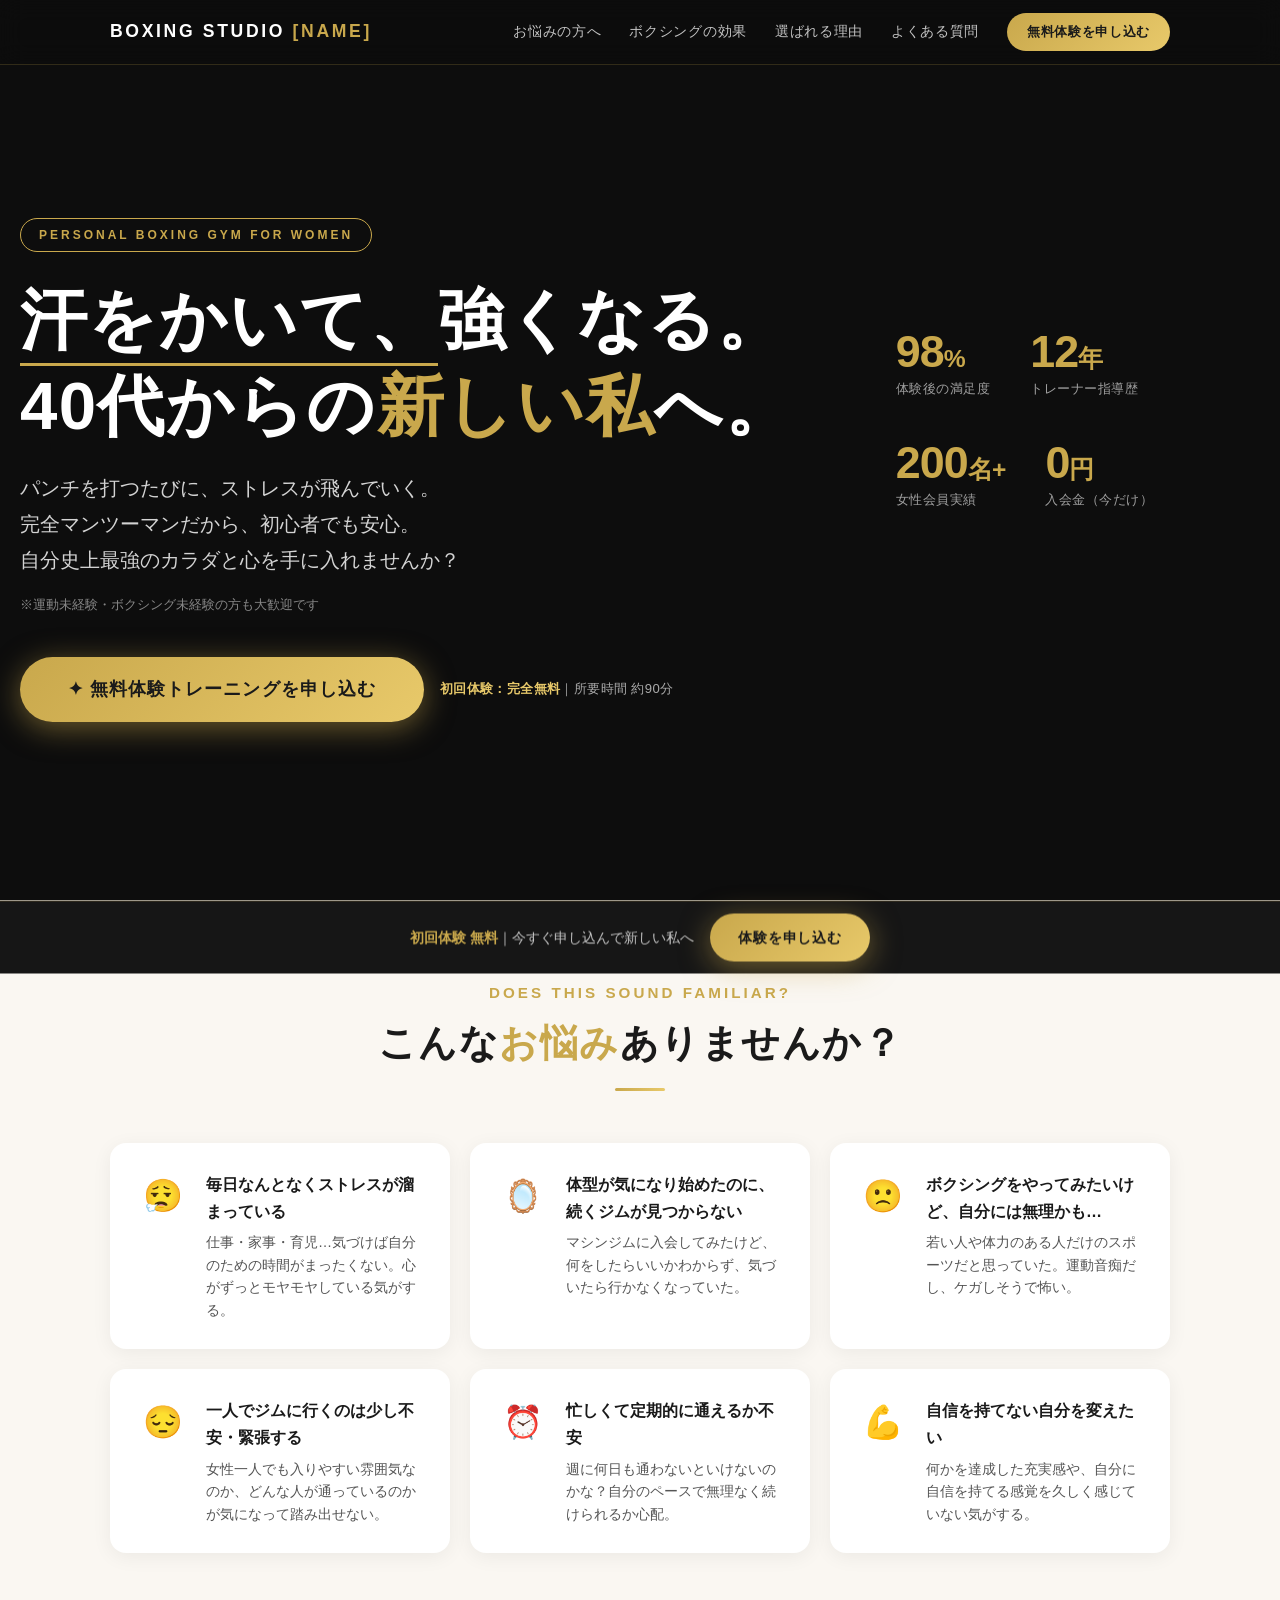
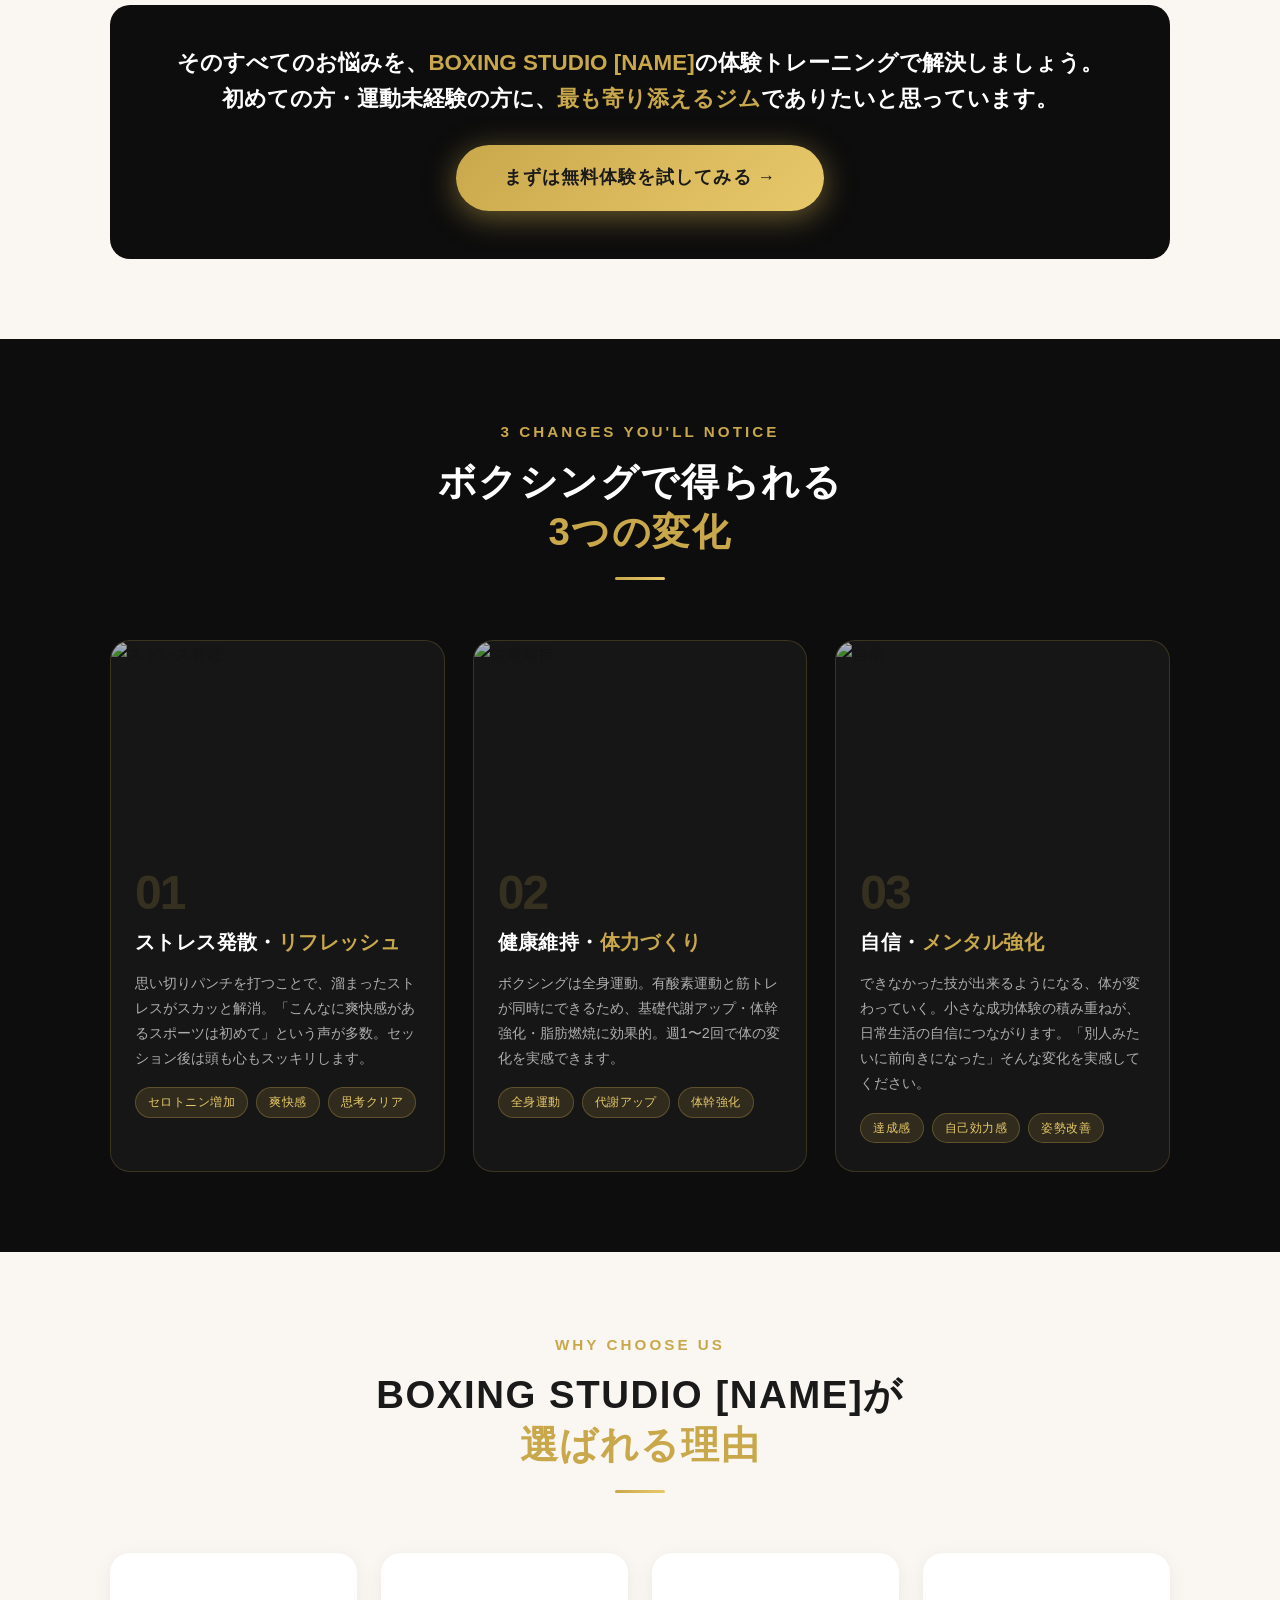
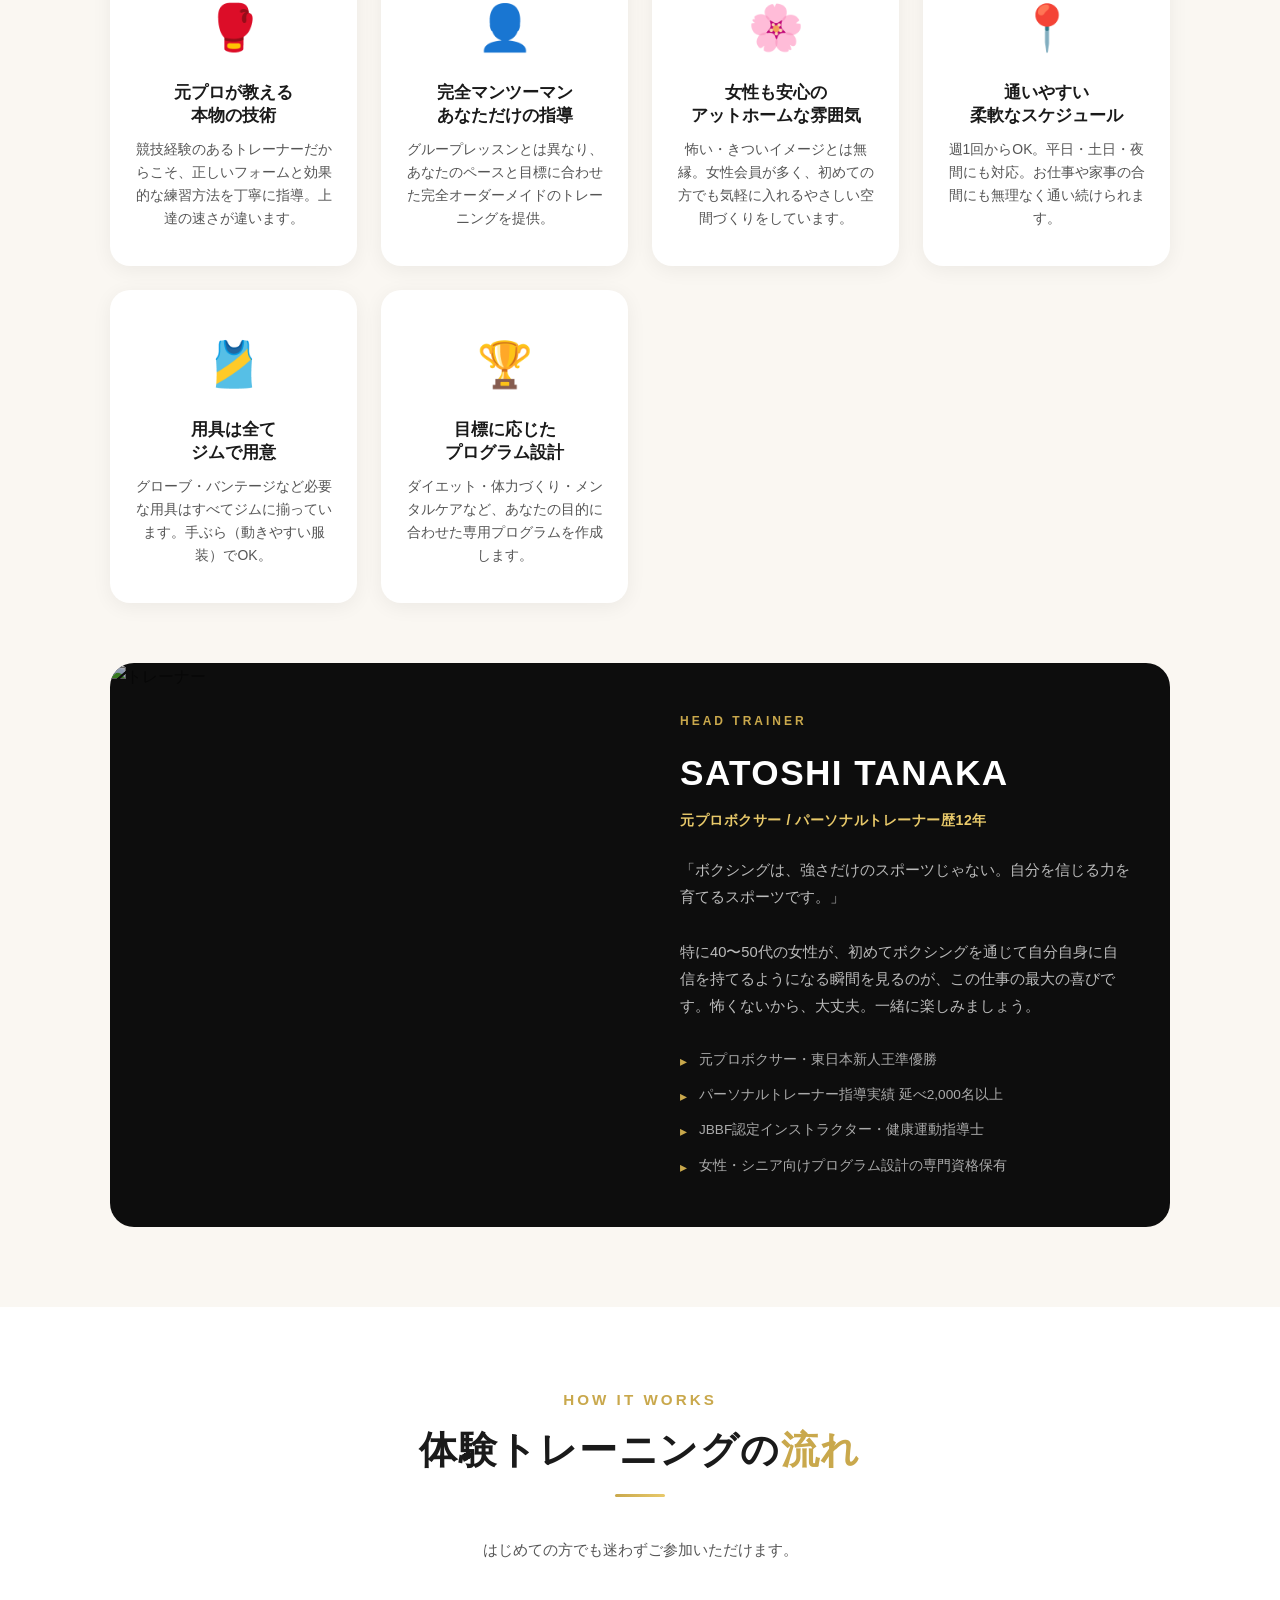
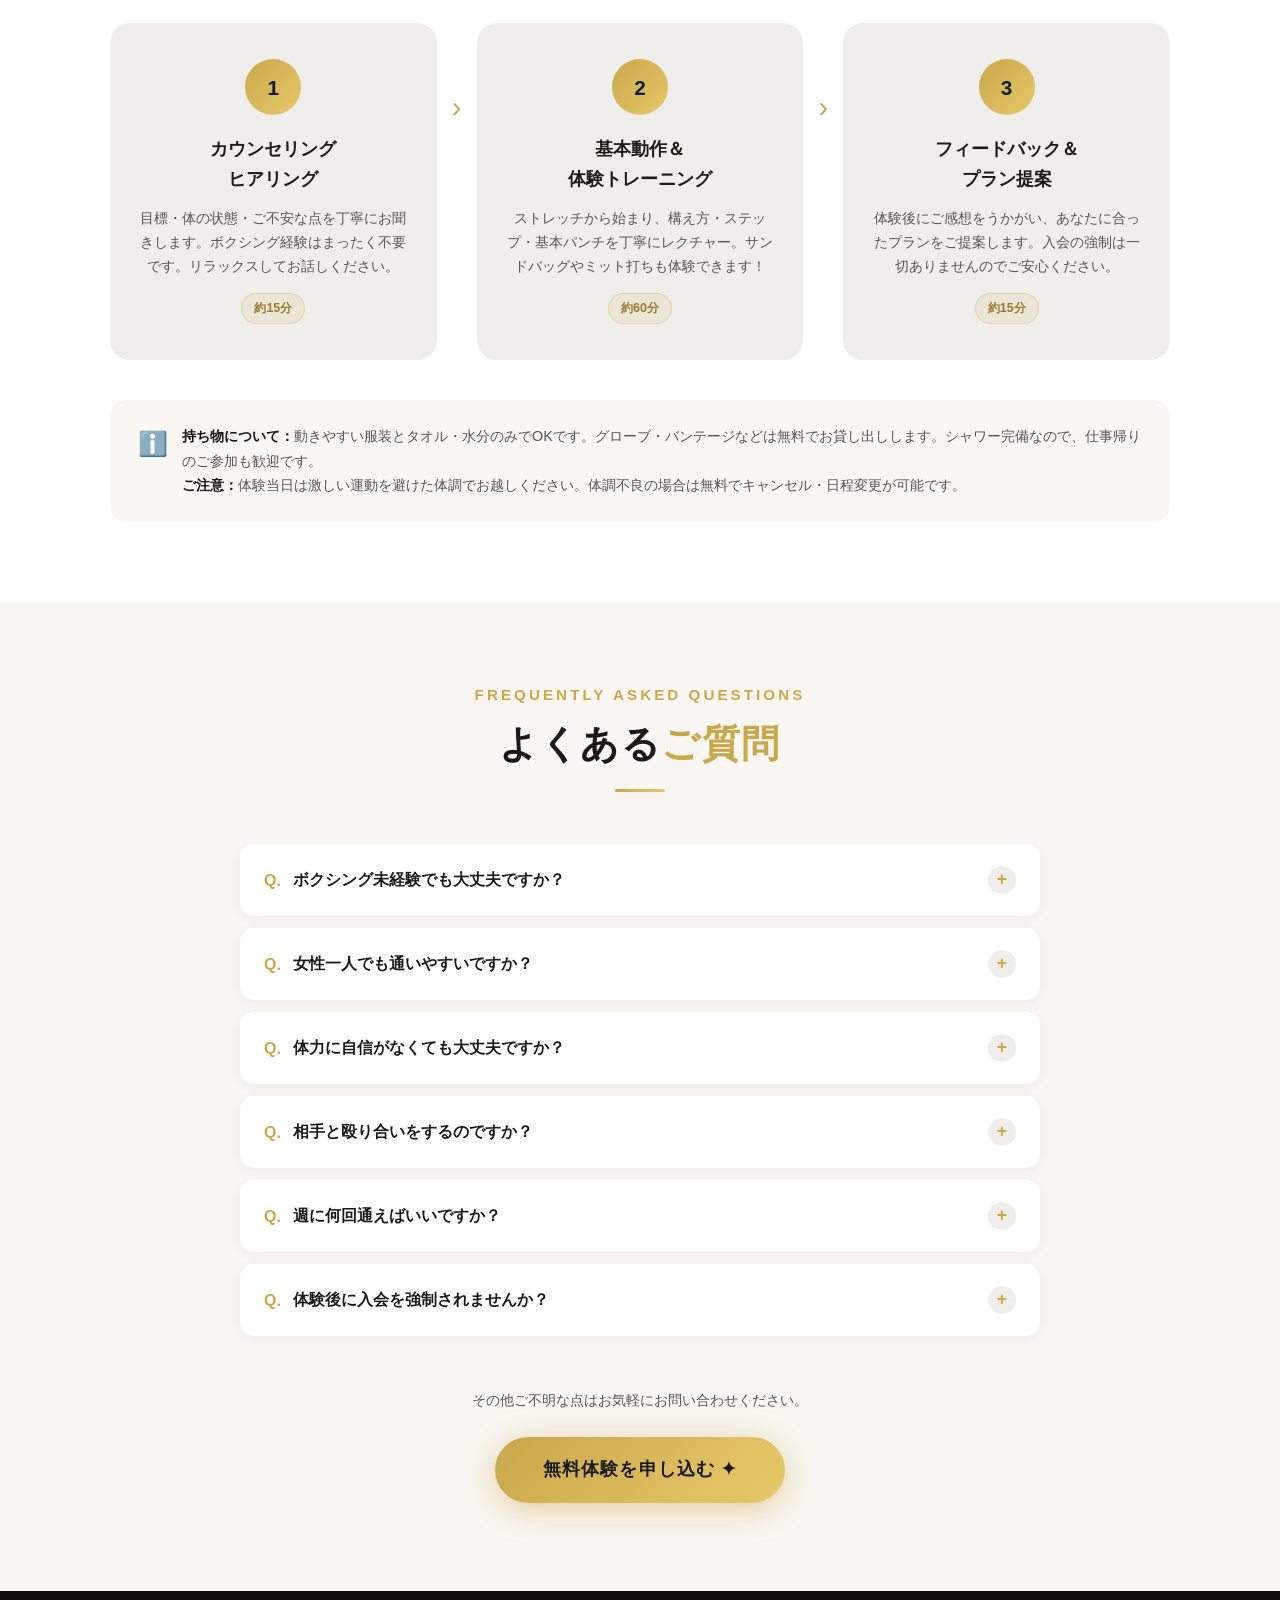
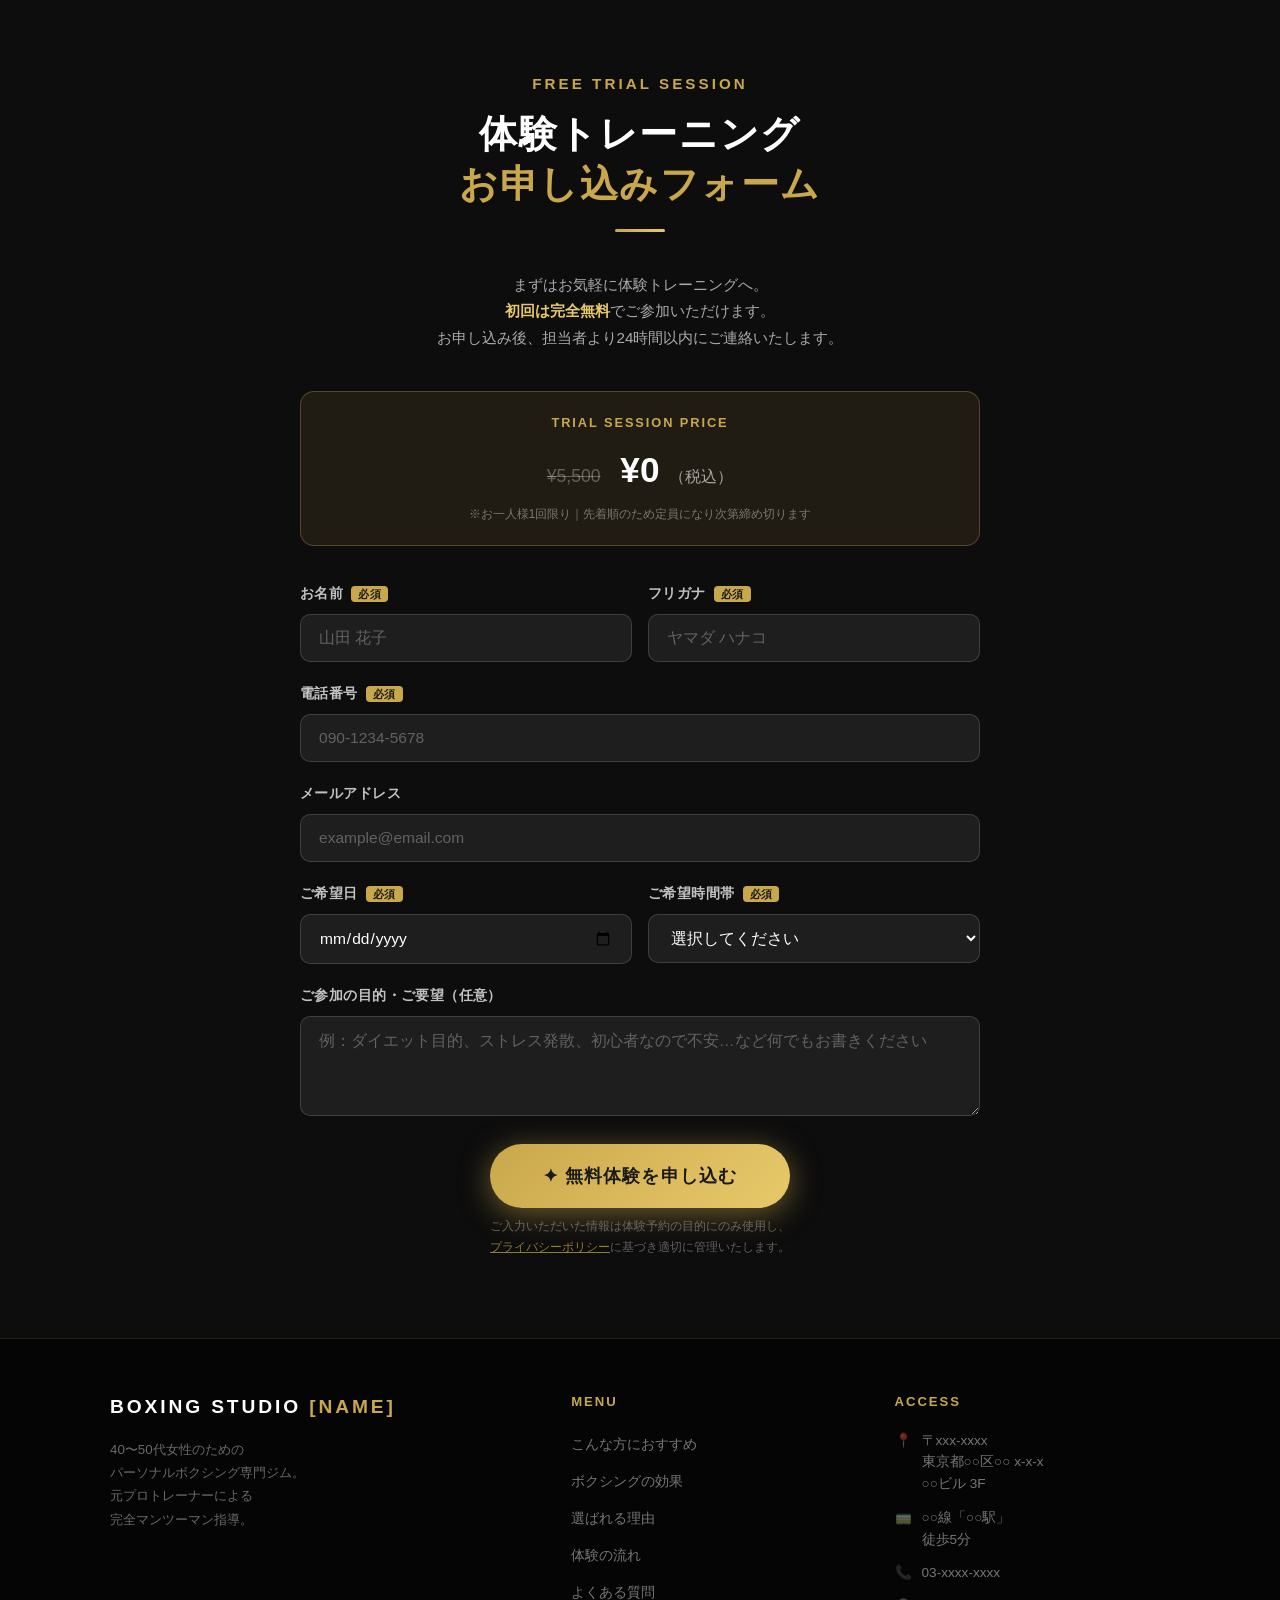
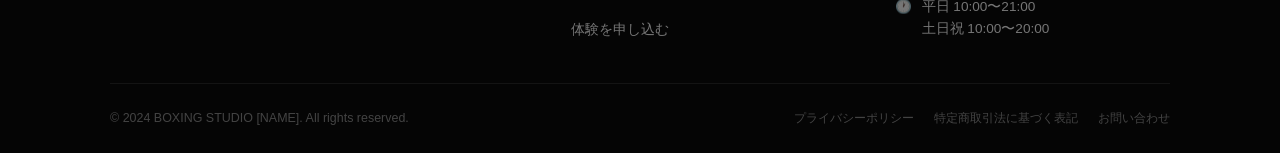
==== commit 96c18aac: "Add boxing gym landing page for BOXING STUDIO [NAME] Full single-file LP with 8 sections: hero, pain" ====
--- a/index.html
+++ b/index.html
@@ -1,629 +1,1503 @@
 <!DOCTYPE html>
 <html lang="ja">
 <head>
-  <meta charset="UTF-8" />
-  <meta name="viewport" content="width=device-width, initial-scale=1.0" />
-  <title>UEMULAB GYM | 女性専用プライベートジム</title>
-  <meta name="description" content="UEMULAB GYMは女性のための上質なプライベートジムです。白と金に包まれた空間で、あなたの理想の身体へ。" />
-  <link rel="preconnect" href="https://fonts.googleapis.com" />
-  <link rel="preconnect" href="https://fonts.gstatic.com" crossorigin />
-  <link href="https://fonts.googleapis.com/css2?family=Cormorant+Garamond:ital,wght@0,300;0,400;0,500;0,600;1,300;1,400&family=Noto+Sans+JP:wght@300;400;500&family=Noto+Serif+JP:wght@300;400&display=swap" rel="stylesheet" />
-  <link rel="stylesheet" href="css/style.css" />
+  <meta charset="UTF-8">
+  <meta name="viewport" content="width=device-width, initial-scale=1.0">
+  <title>BOXING STUDIO [NAME] | パーソナルボクシング専門ジム</title>
+  <style>
+    /* ===== RESET & BASE ===== */
+    *, *::before, *::after { box-sizing: border-box; margin: 0; padding: 0; }
+    html { scroll-behavior: smooth; }
+    body {
+      font-family: 'Hiragino Kaku Gothic ProN', 'Hiragino Sans', 'Noto Sans JP', sans-serif;
+      color: #1a1a1a;
+      background: #fff;
+      line-height: 1.7;
+      overflow-x: hidden;
+    }
+    img { max-width: 100%; height: auto; display: block; }
+    a { text-decoration: none; color: inherit; }
+
+    /* ===== COLOR TOKENS ===== */
+    :root {
+      --black: #0d0d0d;
+      --white: #fff;
+      --gold: #c9a84c;
+      --gold-light: #e8c96a;
+      --gold-dark: #9a7a2e;
+      --cream: #faf7f2;
+      --warm: #f5ece0;
+      --gray-light: #f0eeeb;
+      --gray: #888;
+      --text: #1a1a1a;
+      --text-sub: #555;
+    }
+
+    /* ===== UTILITY ===== */
+    .container { max-width: 1100px; margin: 0 auto; padding: 0 20px; }
+    .section { padding: 80px 0; }
+    .section-title {
+      font-size: clamp(1.6rem, 4vw, 2.4rem);
+      font-weight: 800;
+      letter-spacing: 0.04em;
+      line-height: 1.3;
+    }
+    .section-title span { color: var(--gold); }
+    .section-sub {
+      font-size: clamp(0.85rem, 2vw, 0.95rem);
+      letter-spacing: 0.2em;
+      text-transform: uppercase;
+      color: var(--gold);
+      font-weight: 600;
+      margin-bottom: 12px;
+    }
+    .divider {
+      width: 50px;
+      height: 3px;
+      background: linear-gradient(90deg, var(--gold), var(--gold-light));
+      margin: 20px auto 40px;
+      border-radius: 2px;
+    }
+    .divider.left { margin-left: 0; }
+
+    /* ===== CTA BUTTON ===== */
+    .btn-cta {
+      display: inline-block;
+      background: linear-gradient(135deg, var(--gold) 0%, var(--gold-light) 50%, var(--gold) 100%);
+      background-size: 200% 200%;
+      color: #1a1a1a;
+      font-size: clamp(0.95rem, 2.5vw, 1.1rem);
+      font-weight: 800;
+      padding: 18px 48px;
+      border-radius: 50px;
+      border: none;
+      cursor: pointer;
+      letter-spacing: 0.06em;
+      transition: all 0.3s ease;
+      box-shadow: 0 6px 30px rgba(201,168,76,0.5);
+      position: relative;
+      overflow: hidden;
+    }
+    .btn-cta::before {
+      content: '';
+      position: absolute;
+      top: -50%; left: -50%;
+      width: 200%; height: 200%;
+      background: rgba(255,255,255,0.15);
+      transform: rotate(45deg) translateX(-100%);
+      transition: transform 0.5s ease;
+    }
+    .btn-cta:hover::before { transform: rotate(45deg) translateX(100%); }
+    .btn-cta:hover {
+      transform: translateY(-3px);
+      box-shadow: 0 10px 40px rgba(201,168,76,0.65);
+      background-position: right center;
+    }
+    .btn-cta:active { transform: translateY(-1px); }
+    .btn-cta-outline {
+      display: inline-block;
+      border: 2px solid var(--gold);
+      color: var(--gold);
+      font-size: 1rem;
+      font-weight: 700;
+      padding: 14px 36px;
+      border-radius: 50px;
+      cursor: pointer;
+      background: transparent;
+      letter-spacing: 0.05em;
+      transition: all 0.3s ease;
+    }
+    .btn-cta-outline:hover {
+      background: var(--gold);
+      color: #1a1a1a;
+      transform: translateY(-2px);
+    }
+
+    /* ===== HEADER / NAV ===== */
+    header {
+      position: fixed;
+      top: 0; left: 0; right: 0;
+      z-index: 100;
+      background: rgba(13,13,13,0.92);
+      backdrop-filter: blur(12px);
+      border-bottom: 1px solid rgba(201,168,76,0.2);
+      transition: all 0.3s;
+    }
+    .header-inner {
+      display: flex;
+      align-items: center;
+      justify-content: space-between;
+      height: 64px;
+      max-width: 1100px;
+      margin: 0 auto;
+      padding: 0 20px;
+    }
+    .logo {
+      font-size: 1.1rem;
+      font-weight: 900;
+      color: var(--white);
+      letter-spacing: 0.15em;
+    }
+    .logo span { color: var(--gold); }
+    nav { display: flex; gap: 28px; align-items: center; }
+    nav a {
+      color: rgba(255,255,255,0.75);
+      font-size: 0.85rem;
+      letter-spacing: 0.05em;
+      transition: color 0.2s;
+    }
+    nav a:hover { color: var(--gold); }
+    .nav-cta {
+      background: linear-gradient(135deg, var(--gold), var(--gold-light));
+      color: #1a1a1a !important;
+      font-weight: 700;
+      padding: 8px 20px;
+      border-radius: 50px;
+      font-size: 0.82rem !important;
+      letter-spacing: 0.05em;
+      transition: all 0.3s ease !important;
+    }
+    .nav-cta:hover { transform: translateY(-1px); box-shadow: 0 4px 16px rgba(201,168,76,0.5); }
+    .hamburger {
+      display: none;
+      flex-direction: column;
+      gap: 5px;
+      cursor: pointer;
+      padding: 4px;
+    }
+    .hamburger span {
+      display: block;
+      width: 24px;
+      height: 2px;
+      background: var(--white);
+      border-radius: 2px;
+      transition: all 0.3s;
+    }
+
+    /* ===== HERO ===== */
+    .hero {
+      min-height: 100vh;
+      position: relative;
+      display: flex;
+      align-items: center;
+      overflow: hidden;
+      background: var(--black);
+    }
+    .hero-bg {
+      position: absolute;
+      inset: 0;
+      background-image: url('https://images.unsplash.com/photo-1549719386-74dfcbf7dbed?w=1600&q=80');
+      background-size: cover;
+      background-position: center 30%;
+      opacity: 0.38;
+      transform: scale(1.03);
+    }
+    .hero-overlay {
+      position: absolute;
+      inset: 0;
+      background: linear-gradient(135deg, rgba(13,13,13,0.85) 0%, rgba(13,13,13,0.55) 60%, rgba(13,13,13,0.35) 100%);
+    }
+    .hero-content {
+      position: relative;
+      z-index: 2;
+      padding: 120px 20px 80px;
+      max-width: 1100px;
+      margin: 0 auto;
+      width: 100%;
+    }
+    .hero-badge {
+      display: inline-block;
+      border: 1px solid var(--gold);
+      color: var(--gold);
+      font-size: 0.75rem;
+      letter-spacing: 0.25em;
+      padding: 6px 18px;
+      border-radius: 50px;
+      margin-bottom: 28px;
+      font-weight: 600;
+    }
+    .hero h1 {
+      font-size: clamp(2.2rem, 6vw, 4.2rem);
+      font-weight: 900;
+      color: var(--white);
+      line-height: 1.2;
+      letter-spacing: 0.02em;
+      margin-bottom: 24px;
+    }
+    .hero h1 .accent { color: var(--gold); }
+    .hero h1 .accent-line {
+      display: inline-block;
+      border-bottom: 3px solid var(--gold);
+      padding-bottom: 2px;
+    }
+    .hero-sub {
+      font-size: clamp(1rem, 2.5vw, 1.25rem);
+      color: rgba(255,255,255,0.82);
+      margin-bottom: 16px;
+      line-height: 1.8;
+      max-width: 600px;
+    }
+    .hero-note {
+      font-size: 0.82rem;
+      color: rgba(255,255,255,0.5);
+      margin-bottom: 40px;
+    }
+    .hero-cta-group { display: flex; gap: 16px; flex-wrap: wrap; align-items: center; }
+    .hero-trial-note {
+      color: rgba(255,255,255,0.65);
+      font-size: 0.82rem;
+      letter-spacing: 0.03em;
+    }
+    .hero-trial-note strong { color: var(--gold-light); }
+    .hero-stats {
+      position: relative;
+      z-index: 2;
+      display: flex;
+      gap: 40px;
+      padding: 0 20px 60px;
+      max-width: 1100px;
+      margin: 0 auto;
+      flex-wrap: wrap;
+    }
+    .hero-stat { text-align: left; }
+    .hero-stat-num {
+      font-size: clamp(1.8rem, 4vw, 2.8rem);
+      font-weight: 900;
+      color: var(--gold);
+      line-height: 1;
+      letter-spacing: -0.02em;
+    }
+    .hero-stat-num span { font-size: 0.55em; font-weight: 700; }
+    .hero-stat-label {
+      font-size: 0.8rem;
+      color: rgba(255,255,255,0.6);
+      margin-top: 4px;
+      letter-spacing: 0.04em;
+    }
+
+    /* ===== PAIN POINTS ===== */
+    .pain { background: var(--cream); }
+    .pain-intro { text-align: center; margin-bottom: 52px; }
+    .pain-grid {
+      display: grid;
+      grid-template-columns: repeat(auto-fit, minmax(280px, 1fr));
+      gap: 20px;
+      margin-bottom: 52px;
+    }
+    .pain-card {
+      background: var(--white);
+      border-radius: 16px;
+      padding: 28px 24px;
+      display: flex;
+      gap: 18px;
+      align-items: flex-start;
+      box-shadow: 0 4px 20px rgba(0,0,0,0.06);
+      border-left: 4px solid transparent;
+      transition: all 0.3s;
+    }
+    .pain-card:hover {
+      border-left-color: var(--gold);
+      transform: translateY(-4px);
+      box-shadow: 0 8px 32px rgba(0,0,0,0.1);
+    }
+    .pain-icon {
+      font-size: 2rem;
+      flex-shrink: 0;
+      width: 50px;
+      height: 50px;
+      display: flex;
+      align-items: center;
+      justify-content: center;
+    }
+    .pain-text h3 {
+      font-size: 1rem;
+      font-weight: 700;
+      margin-bottom: 6px;
+      color: var(--text);
+    }
+    .pain-text p {
+      font-size: 0.88rem;
+      color: var(--text-sub);
+      line-height: 1.6;
+    }
+    .pain-resolve {
+      text-align: center;
+      background: var(--black);
+      border-radius: 20px;
+      padding: 40px 32px;
+      color: var(--white);
+    }
+    .pain-resolve p {
+      font-size: clamp(1.1rem, 3vw, 1.4rem);
+      font-weight: 700;
+      line-height: 1.6;
+    }
+    .pain-resolve p span { color: var(--gold); }
+    .pain-resolve .resolve-cta { margin-top: 28px; }
+
+    /* ===== BENEFITS ===== */
+    .benefits { background: var(--black); }
+    .benefits-intro { text-align: center; margin-bottom: 60px; }
+    .benefits-intro .section-title { color: var(--white); }
+    .benefits-intro .section-sub { color: var(--gold); }
+    .benefits-grid {
+      display: grid;
+      grid-template-columns: repeat(auto-fit, minmax(300px, 1fr));
+      gap: 28px;
+    }
+    .benefit-card {
+      background: rgba(255,255,255,0.04);
+      border: 1px solid rgba(201,168,76,0.2);
+      border-radius: 20px;
+      overflow: hidden;
+      transition: all 0.3s;
+    }
+    .benefit-card:hover {
+      border-color: var(--gold);
+      transform: translateY(-6px);
+      box-shadow: 0 12px 40px rgba(201,168,76,0.2);
+    }
+    .benefit-img {
+      width: 100%;
+      height: 200px;
+      object-fit: cover;
+      filter: brightness(0.75);
+      transition: filter 0.3s;
+    }
+    .benefit-card:hover .benefit-img { filter: brightness(0.9); }
+    .benefit-body { padding: 28px 24px; }
+    .benefit-num {
+      font-size: 3rem;
+      font-weight: 900;
+      color: rgba(201,168,76,0.18);
+      line-height: 1;
+      margin-bottom: 8px;
+      letter-spacing: -0.04em;
+    }
+    .benefit-title {
+      font-size: 1.25rem;
+      font-weight: 800;
+      color: var(--white);
+      margin-bottom: 12px;
+      letter-spacing: 0.02em;
+    }
+    .benefit-title span { color: var(--gold); }
+    .benefit-desc {
+      font-size: 0.9rem;
+      color: rgba(255,255,255,0.65);
+      line-height: 1.75;
+    }
+    .benefit-tags {
+      display: flex;
+      gap: 8px;
+      flex-wrap: wrap;
+      margin-top: 16px;
+    }
+    .benefit-tag {
+      background: rgba(201,168,76,0.15);
+      border: 1px solid rgba(201,168,76,0.3);
+      color: var(--gold-light);
+      font-size: 0.75rem;
+      padding: 4px 12px;
+      border-radius: 50px;
+      letter-spacing: 0.04em;
+    }
+
+    /* ===== REASONS / TRAINER ===== */
+    .reasons { background: var(--cream); }
+    .reasons-intro { text-align: center; margin-bottom: 60px; }
+    .reasons-grid {
+      display: grid;
+      grid-template-columns: repeat(auto-fit, minmax(220px, 1fr));
+      gap: 24px;
+      margin-bottom: 60px;
+    }
+    .reason-card {
+      background: var(--white);
+      border-radius: 20px;
+      padding: 36px 24px;
+      text-align: center;
+      box-shadow: 0 4px 20px rgba(0,0,0,0.06);
+      transition: all 0.3s;
+      position: relative;
+      overflow: hidden;
+    }
+    .reason-card::after {
+      content: '';
+      position: absolute;
+      bottom: 0; left: 0; right: 0;
+      height: 3px;
+      background: linear-gradient(90deg, var(--gold), var(--gold-light));
+      transform: scaleX(0);
+      transition: transform 0.3s;
+    }
+    .reason-card:hover { transform: translateY(-6px); box-shadow: 0 12px 40px rgba(0,0,0,0.1); }
+    .reason-card:hover::after { transform: scaleX(1); }
+    .reason-icon { font-size: 2.8rem; margin-bottom: 16px; }
+    .reason-title {
+      font-size: 1.05rem;
+      font-weight: 800;
+      color: var(--text);
+      margin-bottom: 10px;
+      line-height: 1.4;
+    }
+    .reason-desc { font-size: 0.87rem; color: var(--text-sub); line-height: 1.65; }
+
+    /* TRAINER */
+    .trainer-section {
+      background: var(--black);
+      border-radius: 24px;
+      overflow: hidden;
+      display: grid;
+      grid-template-columns: 1fr 1fr;
+      gap: 0;
+    }
+    .trainer-img-wrap {
+      position: relative;
+      min-height: 440px;
+      overflow: hidden;
+    }
+    .trainer-img {
+      width: 100%;
+      height: 100%;
+      object-fit: cover;
+      filter: brightness(0.7) contrast(1.1);
+    }
+    .trainer-img-overlay {
+      position: absolute;
+      inset: 0;
+      background: linear-gradient(to right, transparent 60%, var(--black));
+    }
+    .trainer-body {
+      padding: 48px 40px;
+      display: flex;
+      flex-direction: column;
+      justify-content: center;
+    }
+    .trainer-label {
+      font-size: 0.75rem;
+      letter-spacing: 0.25em;
+      color: var(--gold);
+      font-weight: 600;
+      text-transform: uppercase;
+      margin-bottom: 12px;
+    }
+    .trainer-name {
+      font-size: clamp(1.6rem, 3vw, 2.2rem);
+      font-weight: 900;
+      color: var(--white);
+      letter-spacing: 0.04em;
+      margin-bottom: 6px;
+    }
+    .trainer-title {
+      font-size: 0.88rem;
+      color: var(--gold-light);
+      font-weight: 600;
+      margin-bottom: 24px;
+      letter-spacing: 0.04em;
+    }
+    .trainer-desc {
+      font-size: 0.92rem;
+      color: rgba(255,255,255,0.72);
+      line-height: 1.85;
+      margin-bottom: 28px;
+    }
+    .trainer-history {
+      display: flex;
+      flex-direction: column;
+      gap: 10px;
+    }
+    .trainer-history-item {
+      display: flex;
+      gap: 12px;
+      align-items: flex-start;
+      font-size: 0.85rem;
+      color: rgba(255,255,255,0.65);
+    }
+    .trainer-history-item::before {
+      content: '▸';
+      color: var(--gold);
+      flex-shrink: 0;
+      margin-top: 2px;
+    }
+
+    /* ===== FLOW ===== */
+    .flow { background: var(--white); }
+    .flow-intro { text-align: center; margin-bottom: 60px; }
+    .flow-steps {
+      display: grid;
+      grid-template-columns: 1fr 40px 1fr 40px 1fr;
+      align-items: start;
+      gap: 0;
+    }
+    .flow-step {
+      background: var(--gray-light);
+      border-radius: 20px;
+      padding: 36px 28px;
+      text-align: center;
+      position: relative;
+      transition: all 0.3s;
+    }
+    .flow-step:hover {
+      background: var(--warm);
+      transform: translateY(-4px);
+      box-shadow: 0 8px 28px rgba(0,0,0,0.08);
+    }
+    .flow-step-num {
+      width: 56px;
+      height: 56px;
+      background: linear-gradient(135deg, var(--gold), var(--gold-light));
+      border-radius: 50%;
+      display: flex;
+      align-items: center;
+      justify-content: center;
+      font-size: 1.3rem;
+      font-weight: 900;
+      color: #1a1a1a;
+      margin: 0 auto 20px;
+    }
+    .flow-step-title {
+      font-size: 1.1rem;
+      font-weight: 800;
+      margin-bottom: 12px;
+      color: var(--text);
+    }
+    .flow-step-desc {
+      font-size: 0.88rem;
+      color: var(--text-sub);
+      line-height: 1.7;
+    }
+    .flow-step-time {
+      display: inline-block;
+      background: rgba(201,168,76,0.12);
+      border: 1px solid rgba(201,168,76,0.3);
+      color: var(--gold-dark);
+      font-size: 0.78rem;
+      font-weight: 700;
+      padding: 4px 12px;
+      border-radius: 50px;
+      margin-top: 14px;
+    }
+    .flow-arrow {
+      display: flex;
+      align-items: center;
+      justify-content: center;
+      padding-top: 60px;
+      color: var(--gold);
+      font-size: 1.8rem;
+      font-weight: 300;
+    }
+    .flow-note {
+      margin-top: 40px;
+      background: var(--cream);
+      border-radius: 16px;
+      padding: 24px 28px;
+      display: flex;
+      gap: 14px;
+      align-items: flex-start;
+    }
+    .flow-note-icon { font-size: 1.5rem; flex-shrink: 0; }
+    .flow-note-text { font-size: 0.9rem; color: var(--text-sub); line-height: 1.7; }
+    .flow-note-text strong { color: var(--text); }
+
+    /* ===== FAQ ===== */
+    .faq { background: var(--cream); }
+    .faq-intro { text-align: center; margin-bottom: 52px; }
+    .faq-list { display: flex; flex-direction: column; gap: 12px; max-width: 800px; margin: 0 auto 52px; }
+    .faq-item {
+      background: var(--white);
+      border-radius: 14px;
+      overflow: hidden;
+      box-shadow: 0 2px 12px rgba(0,0,0,0.05);
+      transition: box-shadow 0.3s;
+    }
+    .faq-item:hover { box-shadow: 0 4px 20px rgba(0,0,0,0.09); }
+    .faq-question {
+      display: flex;
+      justify-content: space-between;
+      align-items: center;
+      padding: 22px 24px;
+      cursor: pointer;
+      gap: 16px;
+      user-select: none;
+    }
+    .faq-question:hover { background: var(--gray-light); }
+    .faq-q-text {
+      font-size: 0.97rem;
+      font-weight: 700;
+      color: var(--text);
+      display: flex;
+      gap: 12px;
+      align-items: flex-start;
+    }
+    .faq-q-label {
+      color: var(--gold);
+      font-weight: 900;
+      font-size: 1rem;
+      flex-shrink: 0;
+    }
+    .faq-toggle {
+      width: 28px;
+      height: 28px;
+      border-radius: 50%;
+      background: var(--gray-light);
+      display: flex;
+      align-items: center;
+      justify-content: center;
+      flex-shrink: 0;
+      transition: all 0.3s;
+      font-size: 1.1rem;
+      color: var(--gold);
+      font-weight: 700;
+    }
+    .faq-item.open .faq-toggle {
+      background: var(--gold);
+      color: var(--white);
+      transform: rotate(45deg);
+    }
+    .faq-answer {
+      max-height: 0;
+      overflow: hidden;
+      transition: max-height 0.4s ease;
+    }
+    .faq-item.open .faq-answer { max-height: 300px; }
+    .faq-a-inner {
+      padding: 16px 24px 22px 52px;
+      font-size: 0.9rem;
+      color: var(--text-sub);
+      line-height: 1.8;
+      border-top: 1px solid var(--gray-light);
+    }
+    .faq-cta { text-align: center; }
+
+    /* ===== FORM ===== */
+    .form-section { background: var(--black); }
+    .form-inner {
+      max-width: 680px;
+      margin: 0 auto;
+      text-align: center;
+    }
+    .form-section .section-title { color: var(--white); }
+    .form-section .section-sub { color: var(--gold); }
+    .form-section .divider { background: linear-gradient(90deg, var(--gold), var(--gold-light)); }
+    .form-section p.form-lead {
+      color: rgba(255,255,255,0.65);
+      font-size: 0.95rem;
+      margin-bottom: 40px;
+      line-height: 1.75;
+    }
+    .form-section p.form-lead strong { color: var(--gold-light); }
+    form {
+      display: flex;
+      flex-direction: column;
+      gap: 20px;
+      text-align: left;
+    }
+    .form-group { display: flex; flex-direction: column; gap: 8px; }
+    .form-label {
+      font-size: 0.88rem;
+      color: rgba(255,255,255,0.75);
+      font-weight: 600;
+      letter-spacing: 0.03em;
+    }
+    .form-label .required {
+      background: var(--gold);
+      color: #1a1a1a;
+      font-size: 0.68rem;
+      padding: 2px 7px;
+      border-radius: 4px;
+      margin-left: 8px;
+      font-weight: 700;
+      vertical-align: middle;
+    }
+    .form-input, .form-select, .form-textarea {
+      width: 100%;
+      padding: 14px 18px;
+      border-radius: 10px;
+      border: 1px solid rgba(255,255,255,0.15);
+      background: rgba(255,255,255,0.07);
+      color: var(--white);
+      font-size: 0.97rem;
+      font-family: inherit;
+      transition: all 0.3s;
+      outline: none;
+    }
+    .form-input::placeholder, .form-textarea::placeholder { color: rgba(255,255,255,0.3); }
+    .form-input:focus, .form-select:focus, .form-textarea:focus {
+      border-color: var(--gold);
+      background: rgba(201,168,76,0.07);
+      box-shadow: 0 0 0 3px rgba(201,168,76,0.15);
+    }
+    .form-select { cursor: pointer; }
+    .form-select option { background: #1a1a1a; color: var(--white); }
+    .form-textarea { resize: vertical; min-height: 100px; }
+    .form-row { display: grid; grid-template-columns: 1fr 1fr; gap: 16px; }
+    .form-submit-wrap { text-align: center; padding-top: 8px; }
+    .form-submit-wrap .btn-cta { min-width: 300px; font-size: 1.1rem; padding: 20px 52px; }
+    .form-privacy {
+      text-align: center;
+      font-size: 0.78rem;
+      color: rgba(255,255,255,0.35);
+      margin-top: 8px;
+    }
+    .form-privacy a { color: rgba(201,168,76,0.7); text-decoration: underline; }
+    .trial-price-box {
+      background: rgba(201,168,76,0.1);
+      border: 1px solid rgba(201,168,76,0.3);
+      border-radius: 14px;
+      padding: 20px 24px;
+      text-align: center;
+      margin-bottom: 36px;
+    }
+    .trial-price-label {
+      font-size: 0.8rem;
+      letter-spacing: 0.15em;
+      color: var(--gold);
+      font-weight: 600;
+      margin-bottom: 6px;
+    }
+    .trial-price-amount {
+      font-size: 2.2rem;
+      font-weight: 900;
+      color: var(--white);
+    }
+    .trial-price-amount s {
+      color: rgba(255,255,255,0.3);
+      font-size: 1.1rem;
+      font-weight: 400;
+      margin-right: 10px;
+    }
+    .trial-price-amount span { font-size: 1rem; font-weight: 400; color: rgba(255,255,255,0.6); }
+    .trial-price-note { font-size: 0.78rem; color: rgba(255,255,255,0.4); margin-top: 4px; }
+
+    /* ===== FOOTER ===== */
+    footer {
+      background: #050505;
+      border-top: 1px solid rgba(201,168,76,0.15);
+      padding: 52px 0 24px;
+    }
+    .footer-inner {
+      display: grid;
+      grid-template-columns: 1.5fr 1fr 1fr;
+      gap: 48px;
+      margin-bottom: 40px;
+    }
+    .footer-brand .logo { font-size: 1.2rem; margin-bottom: 14px; }
+    .footer-brand p {
+      font-size: 0.83rem;
+      color: rgba(255,255,255,0.4);
+      line-height: 1.75;
+    }
+    .footer-col h4 {
+      font-size: 0.82rem;
+      letter-spacing: 0.15em;
+      text-transform: uppercase;
+      color: var(--gold);
+      font-weight: 700;
+      margin-bottom: 16px;
+    }
+    .footer-col ul { list-style: none; display: flex; flex-direction: column; gap: 10px; }
+    .footer-col ul li a {
+      font-size: 0.85rem;
+      color: rgba(255,255,255,0.45);
+      transition: color 0.2s;
+    }
+    .footer-col ul li a:hover { color: var(--gold); }
+    .footer-col .info-item {
+      display: flex;
+      gap: 10px;
+      align-items: flex-start;
+      font-size: 0.85rem;
+      color: rgba(255,255,255,0.45);
+      line-height: 1.6;
+    }
+    .footer-col .info-item span:first-child { flex-shrink: 0; }
+    .footer-bottom {
+      border-top: 1px solid rgba(255,255,255,0.06);
+      padding-top: 24px;
+      display: flex;
+      justify-content: space-between;
+      align-items: center;
+      flex-wrap: wrap;
+      gap: 12px;
+    }
+    .footer-bottom p { font-size: 0.78rem; color: rgba(255,255,255,0.25); }
+    .footer-links { display: flex; gap: 20px; }
+    .footer-links a { font-size: 0.78rem; color: rgba(255,255,255,0.25); transition: color 0.2s; }
+    .footer-links a:hover { color: var(--gold); }
+
+    /* ===== STICKY CTA BAR ===== */
+    .sticky-bar {
+      position: fixed;
+      bottom: 0; left: 0; right: 0;
+      z-index: 99;
+      background: rgba(13,13,13,0.96);
+      border-top: 1px solid rgba(201,168,76,0.25);
+      padding: 12px 20px;
+      display: flex;
+      justify-content: center;
+      align-items: center;
+      gap: 16px;
+      backdrop-filter: blur(12px);
+      transform: translateY(100%);
+      transition: transform 0.4s ease;
+    }
+    .sticky-bar.visible { transform: translateY(0); }
+    .sticky-bar-text {
+      font-size: 0.9rem;
+      color: rgba(255,255,255,0.75);
+    }
+    .sticky-bar-text strong { color: var(--gold); }
+
+    /* ===== MODAL ===== */
+    .modal-overlay {
+      position: fixed;
+      inset: 0;
+      background: rgba(0,0,0,0.75);
+      z-index: 1000;
+      display: flex;
+      align-items: center;
+      justify-content: center;
+      opacity: 0;
+      pointer-events: none;
+      transition: opacity 0.3s;
+      padding: 20px;
+    }
+    .modal-overlay.active { opacity: 1; pointer-events: all; }
+    .modal {
+      background: var(--white);
+      border-radius: 24px;
+      padding: 52px 44px;
+      max-width: 480px;
+      width: 100%;
+      text-align: center;
+      transform: scale(0.9) translateY(20px);
+      transition: transform 0.35s cubic-bezier(0.34, 1.56, 0.64, 1);
+    }
+    .modal-overlay.active .modal { transform: scale(1) translateY(0); }
+    .modal-icon {
+      width: 80px;
+      height: 80px;
+      background: linear-gradient(135deg, var(--gold), var(--gold-light));
+      border-radius: 50%;
+      display: flex;
+      align-items: center;
+      justify-content: center;
+      margin: 0 auto 24px;
+      font-size: 2.2rem;
+    }
+    .modal h2 {
+      font-size: 1.5rem;
+      font-weight: 900;
+      color: var(--text);
+      margin-bottom: 14px;
+      line-height: 1.35;
+    }
+    .modal p {
+      font-size: 0.93rem;
+      color: var(--text-sub);
+      line-height: 1.8;
+      margin-bottom: 28px;
+    }
+    .modal p strong { color: var(--gold-dark); }
+    .modal-close {
+      display: inline-block;
+      background: var(--black);
+      color: var(--white);
+      font-size: 0.9rem;
+      font-weight: 700;
+      padding: 14px 40px;
+      border-radius: 50px;
+      border: none;
+      cursor: pointer;
+      transition: all 0.3s;
+      letter-spacing: 0.04em;
+    }
+    .modal-close:hover { background: #333; transform: translateY(-2px); }
+
+    /* ===== SCROLL ANIMATION ===== */
+    .fade-up {
+      opacity: 0;
+      transform: translateY(28px);
+      transition: opacity 0.65s ease, transform 0.65s ease;
+    }
+    .fade-up.visible { opacity: 1; transform: translateY(0); }
+    .stagger-1 { transition-delay: 0.1s; }
+    .stagger-2 { transition-delay: 0.2s; }
+    .stagger-3 { transition-delay: 0.3s; }
+
+    /* ===== RESPONSIVE ===== */
+    @media (max-width: 900px) {
+      nav { display: none; }
+      nav.open {
+        display: flex;
+        flex-direction: column;
+        position: fixed;
+        inset: 0;
+        background: rgba(13,13,13,0.98);
+        justify-content: center;
+        align-items: center;
+        gap: 32px;
+        z-index: 200;
+      }
+      nav.open a { font-size: 1.2rem; }
+      .hamburger { display: flex; z-index: 201; position: relative; }
+      .hamburger.open span:nth-child(1) { transform: rotate(45deg) translate(5px, 5px); }
+      .hamburger.open span:nth-child(2) { opacity: 0; }
+      .hamburger.open span:nth-child(3) { transform: rotate(-45deg) translate(5px, -5px); }
+      .trainer-section { grid-template-columns: 1fr; }
+      .trainer-img-wrap { min-height: 280px; }
+      .trainer-img-overlay { background: linear-gradient(to top, var(--black), transparent); }
+      .footer-inner { grid-template-columns: 1fr 1fr; }
+    }
+    @media (max-width: 700px) {
+      .section { padding: 56px 0; }
+      .flow-steps { grid-template-columns: 1fr; gap: 16px; }
+      .flow-arrow { display: none; }
+      .form-row { grid-template-columns: 1fr; }
+      .footer-inner { grid-template-columns: 1fr; gap: 32px; }
+      .footer-bottom { flex-direction: column; text-align: center; }
+      .hero-stats { gap: 24px; }
+      .sticky-bar-text { display: none; }
+    }
+    @media (max-width: 480px) {
+      .btn-cta { padding: 16px 32px; }
+      .hero-cta-group { flex-direction: column; align-items: flex-start; }
+      .modal { padding: 36px 24px; }
+    }
+  </style>
 </head>
 <body>
 
-  <!-- ========== HEADER ========== -->
-  <header class="header" id="header">
-    <div class="header__inner">
-      <a href="#" class="header__logo">
-        <span class="header__logo-en">UEMULAB</span>
-        <span class="header__logo-sub">GYM</span>
-      </a>
-      <nav class="header__nav" id="nav">
-        <ul class="header__nav-list">
-          <li><a href="#concept" class="header__nav-link">Concept</a></li>
-          <li><a href="#program" class="header__nav-link">Program</a></li>
-          <li><a href="#facility" class="header__nav-link">Facility</a></li>
-          <li><a href="#price" class="header__nav-link">Price</a></li>
-          <li><a href="#voice" class="header__nav-link">Voice</a></li>
-          <li><a href="#access" class="header__nav-link">Access</a></li>
-          <li><a href="#contact" class="header__nav-link header__nav-link--cta">無料体験</a></li>
+<!-- ===== HEADER ===== -->
+<header>
+  <div class="header-inner">
+    <div class="logo">BOXING STUDIO <span>[NAME]</span></div>
+    <nav id="nav">
+      <a href="#pain">お悩みの方へ</a>
+      <a href="#benefits">ボクシングの効果</a>
+      <a href="#reasons">選ばれる理由</a>
+      <a href="#faq">よくある質問</a>
+      <a href="#form-section" class="nav-cta">無料体験を申し込む</a>
+    </nav>
+    <div class="hamburger" id="hamburger" onclick="toggleNav()">
+      <span></span><span></span><span></span>
+    </div>
+  </div>
+</header>
+
+<!-- ===== HERO ===== -->
+<section class="hero" id="hero">
+  <div class="hero-bg"></div>
+  <div class="hero-overlay"></div>
+  <div class="hero-content container">
+    <div class="hero-badge fade-up">PERSONAL BOXING GYM FOR WOMEN</div>
+    <h1 class="fade-up stagger-1">
+      <span class="accent-line">汗をかいて、</span>強くなる。<br>
+      40代からの<span class="accent">新しい私</span>へ。
+    </h1>
+    <p class="hero-sub fade-up stagger-2">
+      パンチを打つたびに、ストレスが飛んでいく。<br>
+      完全マンツーマンだから、初心者でも安心。<br>
+      自分史上最強のカラダと心を手に入れませんか？
+    </p>
+    <p class="hero-note fade-up stagger-2">※運動未経験・ボクシング未経験の方も大歓迎です</p>
+    <div class="hero-cta-group fade-up stagger-3">
+      <a href="#form-section" class="btn-cta">✦ 無料体験トレーニングを申し込む</a>
+      <p class="hero-trial-note"><strong>初回体験：完全無料</strong>｜所要時間 約90分</p>
+    </div>
+  </div>
+  <div class="hero-stats container">
+    <div class="hero-stat fade-up">
+      <div class="hero-stat-num">98<span>%</span></div>
+      <div class="hero-stat-label">体験後の満足度</div>
+    </div>
+    <div class="hero-stat fade-up stagger-1">
+      <div class="hero-stat-num">12<span>年</span></div>
+      <div class="hero-stat-label">トレーナー指導歴</div>
+    </div>
+    <div class="hero-stat fade-up stagger-2">
+      <div class="hero-stat-num">200<span>名+</span></div>
+      <div class="hero-stat-label">女性会員実績</div>
+    </div>
+    <div class="hero-stat fade-up stagger-3">
+      <div class="hero-stat-num">0<span>円</span></div>
+      <div class="hero-stat-label">入会金（今だけ）</div>
+    </div>
+  </div>
+</section>
+
+<!-- ===== PAIN POINTS ===== -->
+<section class="section pain" id="pain">
+  <div class="container">
+    <div class="pain-intro fade-up">
+      <p class="section-sub">Does this sound familiar?</p>
+      <h2 class="section-title">こんな<span>お悩み</span>ありませんか？</h2>
+      <div class="divider"></div>
+    </div>
+    <div class="pain-grid">
+      <div class="pain-card fade-up">
+        <div class="pain-icon">😮‍💨</div>
+        <div class="pain-text">
+          <h3>毎日なんとなくストレスが溜まっている</h3>
+          <p>仕事・家事・育児…気づけば自分のための時間がまったくない。心がずっとモヤモヤしている気がする。</p>
+        </div>
+      </div>
+      <div class="pain-card fade-up stagger-1">
+        <div class="pain-icon">🪞</div>
+        <div class="pain-text">
+          <h3>体型が気になり始めたのに、続くジムが見つからない</h3>
+          <p>マシンジムに入会してみたけど、何をしたらいいかわからず、気づいたら行かなくなっていた。</p>
+        </div>
+      </div>
+      <div class="pain-card fade-up stagger-2">
+        <div class="pain-icon">🙁</div>
+        <div class="pain-text">
+          <h3>ボクシングをやってみたいけど、自分には無理かも…</h3>
+          <p>若い人や体力のある人だけのスポーツだと思っていた。運動音痴だし、ケガしそうで怖い。</p>
+        </div>
+      </div>
+      <div class="pain-card fade-up">
+        <div class="pain-icon">😔</div>
+        <div class="pain-text">
+          <h3>一人でジムに行くのは少し不安・緊張する</h3>
+          <p>女性一人でも入りやすい雰囲気なのか、どんな人が通っているのかが気になって踏み出せない。</p>
+        </div>
+      </div>
+      <div class="pain-card fade-up stagger-1">
+        <div class="pain-icon">⏰</div>
+        <div class="pain-text">
+          <h3>忙しくて定期的に通えるか不安</h3>
+          <p>週に何日も通わないといけないのかな？自分のペースで無理なく続けられるか心配。</p>
+        </div>
+      </div>
+      <div class="pain-card fade-up stagger-2">
+        <div class="pain-icon">💪</div>
+        <div class="pain-text">
+          <h3>自信を持てない自分を変えたい</h3>
+          <p>何かを達成した充実感や、自分に自信を持てる感覚を久しく感じていない気がする。</p>
+        </div>
+      </div>
+    </div>
+    <div class="pain-resolve fade-up">
+      <p>そのすべてのお悩みを、<span>BOXING STUDIO [NAME]</span>の体験トレーニングで解決しましょう。<br>初めての方・運動未経験の方に、<span>最も寄り添えるジム</span>でありたいと思っています。</p>
+      <div class="resolve-cta">
+        <a href="#form-section" class="btn-cta">まずは無料体験を試してみる →</a>
+      </div>
+    </div>
+  </div>
+</section>
+
+<!-- ===== BENEFITS ===== -->
+<section class="section benefits" id="benefits">
+  <div class="container">
+    <div class="benefits-intro fade-up">
+      <p class="section-sub">3 Changes You'll Notice</p>
+      <h2 class="section-title" style="color:var(--white)">ボクシングで得られる<br><span>3つの変化</span></h2>
+      <div class="divider"></div>
+    </div>
+    <div class="benefits-grid">
+      <div class="benefit-card fade-up">
+        <img src="https://images.unsplash.com/photo-1571019614242-c5c5dee9f50b?w=600&q=80" alt="ストレス発散" class="benefit-img">
+        <div class="benefit-body">
+          <div class="benefit-num">01</div>
+          <h3 class="benefit-title">ストレス発散・<span>リフレッシュ</span></h3>
+          <p class="benefit-desc">思い切りパンチを打つことで、溜まったストレスがスカッと解消。「こんなに爽快感があるスポーツは初めて」という声が多数。セッション後は頭も心もスッキリします。</p>
+          <div class="benefit-tags">
+            <span class="benefit-tag">セロトニン増加</span>
+            <span class="benefit-tag">爽快感</span>
+            <span class="benefit-tag">思考クリア</span>
+          </div>
+        </div>
+      </div>
+      <div class="benefit-card fade-up stagger-1">
+        <img src="https://images.unsplash.com/photo-1518611012118-696072aa579a?w=600&q=80" alt="健康維持" class="benefit-img">
+        <div class="benefit-body">
+          <div class="benefit-num">02</div>
+          <h3 class="benefit-title">健康維持・<span>体力づくり</span></h3>
+          <p class="benefit-desc">ボクシングは全身運動。有酸素運動と筋トレが同時にできるため、基礎代謝アップ・体幹強化・脂肪燃焼に効果的。週1〜2回で体の変化を実感できます。</p>
+          <div class="benefit-tags">
+            <span class="benefit-tag">全身運動</span>
+            <span class="benefit-tag">代謝アップ</span>
+            <span class="benefit-tag">体幹強化</span>
+          </div>
+        </div>
+      </div>
+      <div class="benefit-card fade-up stagger-2">
+        <img src="https://images.unsplash.com/photo-1604480133080-602a72e14db5?w=600&q=80" alt="自信" class="benefit-img">
+        <div class="benefit-body">
+          <div class="benefit-num">03</div>
+          <h3 class="benefit-title">自信・<span>メンタル強化</span></h3>
+          <p class="benefit-desc">できなかった技が出来るようになる、体が変わっていく。小さな成功体験の積み重ねが、日常生活の自信につながります。「別人みたいに前向きになった」そんな変化を実感してください。</p>
+          <div class="benefit-tags">
+            <span class="benefit-tag">達成感</span>
+            <span class="benefit-tag">自己効力感</span>
+            <span class="benefit-tag">姿勢改善</span>
+          </div>
+        </div>
+      </div>
+    </div>
+  </div>
+</section>
+
+<!-- ===== REASONS ===== -->
+<section class="section reasons" id="reasons">
+  <div class="container">
+    <div class="reasons-intro fade-up">
+      <p class="section-sub">Why Choose Us</p>
+      <h2 class="section-title">BOXING STUDIO [NAME]が<br><span>選ばれる理由</span></h2>
+      <div class="divider"></div>
+    </div>
+    <div class="reasons-grid">
+      <div class="reason-card fade-up">
+        <div class="reason-icon">🥊</div>
+        <h3 class="reason-title">元プロが教える<br>本物の技術</h3>
+        <p class="reason-desc">競技経験のあるトレーナーだからこそ、正しいフォームと効果的な練習方法を丁寧に指導。上達の速さが違います。</p>
+      </div>
+      <div class="reason-card fade-up stagger-1">
+        <div class="reason-icon">👤</div>
+        <h3 class="reason-title">完全マンツーマン<br>あなただけの指導</h3>
+        <p class="reason-desc">グループレッスンとは異なり、あなたのペースと目標に合わせた完全オーダーメイドのトレーニングを提供。</p>
+      </div>
+      <div class="reason-card fade-up stagger-2">
+        <div class="reason-icon">🌸</div>
+        <h3 class="reason-title">女性も安心の<br>アットホームな雰囲気</h3>
+        <p class="reason-desc">怖い・きついイメージとは無縁。女性会員が多く、初めての方でも気軽に入れるやさしい空間づくりをしています。</p>
+      </div>
+      <div class="reason-card fade-up">
+        <div class="reason-icon">📍</div>
+        <h3 class="reason-title">通いやすい<br>柔軟なスケジュール</h3>
+        <p class="reason-desc">週1回からOK。平日・土日・夜間にも対応。お仕事や家事の合間にも無理なく通い続けられます。</p>
+      </div>
+      <div class="reason-card fade-up stagger-1">
+        <div class="reason-icon">🎽</div>
+        <h3 class="reason-title">用具は全て<br>ジムで用意</h3>
+        <p class="reason-desc">グローブ・バンテージなど必要な用具はすべてジムに揃っています。手ぶら（動きやすい服装）でOK。</p>
+      </div>
+      <div class="reason-card fade-up stagger-2">
+        <div class="reason-icon">🏆</div>
+        <h3 class="reason-title">目標に応じた<br>プログラム設計</h3>
+        <p class="reason-desc">ダイエット・体力づくり・メンタルケアなど、あなたの目的に合わせた専用プログラムを作成します。</p>
+      </div>
+    </div>
+
+    <!-- TRAINER SECTION -->
+    <div class="trainer-section fade-up" style="margin-top:60px;">
+      <div class="trainer-img-wrap">
+        <img src="https://images.unsplash.com/photo-1547347298-4074fc3086f0?w=800&q=80" alt="トレーナー" class="trainer-img">
+        <div class="trainer-img-overlay"></div>
+      </div>
+      <div class="trainer-body">
+        <p class="trainer-label">Head Trainer</p>
+        <h3 class="trainer-name">SATOSHI TANAKA</h3>
+        <p class="trainer-title">元プロボクサー / パーソナルトレーナー歴12年</p>
+        <p class="trainer-desc">
+          「ボクシングは、強さだけのスポーツじゃない。自分を信じる力を育てるスポーツです。」<br><br>
+          特に40〜50代の女性が、初めてボクシングを通じて自分自身に自信を持てるようになる瞬間を見るのが、この仕事の最大の喜びです。怖くないから、大丈夫。一緒に楽しみましょう。
+        </p>
+        <div class="trainer-history">
+          <div class="trainer-history-item">元プロボクサー・東日本新人王準優勝</div>
+          <div class="trainer-history-item">パーソナルトレーナー指導実績 延べ2,000名以上</div>
+          <div class="trainer-history-item">JBBF認定インストラクター・健康運動指導士</div>
+          <div class="trainer-history-item">女性・シニア向けプログラム設計の専門資格保有</div>
+        </div>
+      </div>
+    </div>
+  </div>
+</section>
+
+<!-- ===== FLOW ===== -->
+<section class="section flow" id="flow">
+  <div class="container">
+    <div class="flow-intro fade-up">
+      <p class="section-sub">How It Works</p>
+      <h2 class="section-title">体験トレーニングの<span>流れ</span></h2>
+      <div class="divider"></div>
+      <p style="color:var(--text-sub); font-size:0.95rem;">はじめての方でも迷わずご参加いただけます。</p>
+    </div>
+    <div class="flow-steps">
+      <div class="flow-step fade-up">
+        <div class="flow-step-num">1</div>
+        <h3 class="flow-step-title">カウンセリング<br>ヒアリング</h3>
+        <p class="flow-step-desc">目標・体の状態・ご不安な点を丁寧にお聞きします。ボクシング経験はまったく不要です。リラックスしてお話しください。</p>
+        <span class="flow-step-time">約15分</span>
+      </div>
+      <div class="flow-arrow fade-up">›</div>
+      <div class="flow-step fade-up stagger-1">
+        <div class="flow-step-num">2</div>
+        <h3 class="flow-step-title">基本動作＆<br>体験トレーニング</h3>
+        <p class="flow-step-desc">ストレッチから始まり、構え方・ステップ・基本パンチを丁寧にレクチャー。サンドバッグやミット打ちも体験できます！</p>
+        <span class="flow-step-time">約60分</span>
+      </div>
+      <div class="flow-arrow fade-up stagger-1">›</div>
+      <div class="flow-step fade-up stagger-2">
+        <div class="flow-step-num">3</div>
+        <h3 class="flow-step-title">フィードバック＆<br>プラン提案</h3>
+        <p class="flow-step-desc">体験後にご感想をうかがい、あなたに合ったプランをご提案します。入会の強制は一切ありませんのでご安心ください。</p>
+        <span class="flow-step-time">約15分</span>
+      </div>
+    </div>
+    <div class="flow-note fade-up">
+      <div class="flow-note-icon">ℹ️</div>
+      <div class="flow-note-text">
+        <strong>持ち物について：</strong>動きやすい服装とタオル・水分のみでOKです。グローブ・バンテージなどは無料でお貸し出しします。シャワー完備なので、仕事帰りのご参加も歓迎です。<br>
+        <strong>ご注意：</strong>体験当日は激しい運動を避けた体調でお越しください。体調不良の場合は無料でキャンセル・日程変更が可能です。
+      </div>
+    </div>
+  </div>
+</section>
+
+<!-- ===== FAQ ===== -->
+<section class="section faq" id="faq">
+  <div class="container">
+    <div class="faq-intro fade-up">
+      <p class="section-sub">Frequently Asked Questions</p>
+      <h2 class="section-title">よくある<span>ご質問</span></h2>
+      <div class="divider"></div>
+    </div>
+    <div class="faq-list fade-up">
+      <div class="faq-item">
+        <div class="faq-question" onclick="toggleFaq(this)">
+          <div class="faq-q-text"><span class="faq-q-label">Q.</span>ボクシング未経験でも大丈夫ですか？</div>
+          <div class="faq-toggle">+</div>
+        </div>
+        <div class="faq-answer">
+          <div class="faq-a-inner">もちろん大丈夫です！当ジムの会員の約7割がボクシング未経験からスタートされています。構え方・歩き方など、基礎から丁寧に指導しますので、まったく心配しないでください。体験トレーニングは初心者専用のプログラムで行います。</div>
+        </div>
+      </div>
+      <div class="faq-item">
+        <div class="faq-question" onclick="toggleFaq(this)">
+          <div class="faq-q-text"><span class="faq-q-label">Q.</span>女性一人でも通いやすいですか？</div>
+          <div class="faq-toggle">+</div>
+        </div>
+        <div class="faq-answer">
+          <div class="faq-a-inner">はい、もちろんです。現在通われている会員の約65%が女性で、40〜50代の方が最も多いです。完全マンツーマンのため、他のお客様と顔を合わせることもほとんどありません。初めての方でも安心して利用いただける環境を整えています。</div>
+        </div>
+      </div>
+      <div class="faq-item">
+        <div class="faq-question" onclick="toggleFaq(this)">
+          <div class="faq-q-text"><span class="faq-q-label">Q.</span>体力に自信がなくても大丈夫ですか？</div>
+          <div class="faq-toggle">+</div>
+        </div>
+        <div class="faq-answer">
+          <div class="faq-a-inner">問題ありません。トレーニングの強度はお一人おひとりの体力・体調に合わせて設定します。「しんどい」と感じたらすぐに調整しますので、遠慮なくお伝えください。無理なく続けることが最も大切だと考えています。</div>
+        </div>
+      </div>
+      <div class="faq-item">
+        <div class="faq-question" onclick="toggleFaq(this)">
+          <div class="faq-q-text"><span class="faq-q-label">Q.</span>相手と殴り合いをするのですか？</div>
+          <div class="faq-toggle">+</div>
+        </div>
+        <div class="faq-answer">
+          <div class="faq-a-inner">いいえ、当ジムはフィットネスボクシングが中心です。スパーリング（対人練習）は行いません。ミット・サンドバッグ・シャドーボクシングを中心としたトレーニングですので、怪我のリスクは極めて低く、安全に楽しんでいただけます。</div>
+        </div>
+      </div>
+      <div class="faq-item">
+        <div class="faq-question" onclick="toggleFaq(this)">
+          <div class="faq-q-text"><span class="faq-q-label">Q.</span>週に何回通えばいいですか？</div>
+          <div class="faq-toggle">+</div>
+        </div>
+        <div class="faq-answer">
+          <div class="faq-a-inner">週1回からご利用いただけます。目標やライフスタイルに合わせてペースを決めましょう。多くの方は週1〜2回で十分な効果を感じていただいています。体験後にトレーナーと相談しながら、最適な頻度をご提案します。</div>
+        </div>
+      </div>
+      <div class="faq-item">
+        <div class="faq-question" onclick="toggleFaq(this)">
+          <div class="faq-q-text"><span class="faq-q-label">Q.</span>体験後に入会を強制されませんか？</div>
+          <div class="faq-toggle">+</div>
+        </div>
+        <div class="faq-answer">
+          <div class="faq-a-inner">一切ありません。体験後はプランをご案内しますが、入会のご判断はお客様ご自身に完全にお任せしています。ゆっくりご検討いただいて構いません。高圧的な営業は絶対に行いませんので、安心してご参加ください。</div>
+        </div>
+      </div>
+    </div>
+    <div class="faq-cta fade-up">
+      <p style="color:var(--text-sub); font-size:0.9rem; margin-bottom:24px;">その他ご不明な点はお気軽にお問い合わせください。</p>
+      <a href="#form-section" class="btn-cta">無料体験を申し込む ✦</a>
+    </div>
+  </div>
+</section>
+
+<!-- ===== FORM ===== -->
+<section class="section form-section" id="form-section">
+  <div class="container">
+    <div class="form-inner">
+      <p class="section-sub fade-up">Free Trial Session</p>
+      <h2 class="section-title fade-up">体験トレーニング<br><span>お申し込みフォーム</span></h2>
+      <div class="divider fade-up"></div>
+      <p class="form-lead fade-up">まずはお気軽に体験トレーニングへ。<br><strong>初回は完全無料</strong>でご参加いただけます。<br>お申し込み後、担当者より24時間以内にご連絡いたします。</p>
+
+      <div class="trial-price-box fade-up">
+        <div class="trial-price-label">TRIAL SESSION PRICE</div>
+        <div class="trial-price-amount"><s>¥5,500</s> ¥0 <span>（税込）</span></div>
+        <div class="trial-price-note">※お一人様1回限り｜先着順のため定員になり次第締め切ります</div>
+      </div>
+
+      <form id="apply-form" class="fade-up" onsubmit="submitForm(event)">
+        <div class="form-row">
+          <div class="form-group">
+            <label class="form-label">お名前<span class="required">必須</span></label>
+            <input type="text" class="form-input" placeholder="山田 花子" required>
+          </div>
+          <div class="form-group">
+            <label class="form-label">フリガナ<span class="required">必須</span></label>
+            <input type="text" class="form-input" placeholder="ヤマダ ハナコ" required>
+          </div>
+        </div>
+        <div class="form-group">
+          <label class="form-label">電話番号<span class="required">必須</span></label>
+          <input type="tel" class="form-input" placeholder="090-1234-5678" required>
+        </div>
+        <div class="form-group">
+          <label class="form-label">メールアドレス</label>
+          <input type="email" class="form-input" placeholder="example@email.com">
+        </div>
+        <div class="form-row">
+          <div class="form-group">
+            <label class="form-label">ご希望日<span class="required">必須</span></label>
+            <input type="date" class="form-input" id="date-input" required>
+          </div>
+          <div class="form-group">
+            <label class="form-label">ご希望時間帯<span class="required">必須</span></label>
+            <select class="form-select form-input" required>
+              <option value="" disabled selected>選択してください</option>
+              <option>平日 10:00〜13:00</option>
+              <option>平日 13:00〜17:00</option>
+              <option>平日 17:00〜21:00</option>
+              <option>土日祝 10:00〜13:00</option>
+              <option>土日祝 13:00〜17:00</option>
+              <option>土日祝 17:00〜20:00</option>
+            </select>
+          </div>
+        </div>
+        <div class="form-group">
+          <label class="form-label">ご参加の目的・ご要望（任意）</label>
+          <textarea class="form-textarea form-input" placeholder="例：ダイエット目的、ストレス発散、初心者なので不安…など何でもお書きください"></textarea>
+        </div>
+        <div class="form-submit-wrap">
+          <button type="submit" class="btn-cta">✦ 無料体験を申し込む</button>
+          <p class="form-privacy">ご入力いただいた情報は体験予約の目的にのみ使用し、<br><a href="#">プライバシーポリシー</a>に基づき適切に管理いたします。</p>
+        </div>
+      </form>
+    </div>
+  </div>
+</section>
+
+<!-- ===== FOOTER ===== -->
+<footer>
+  <div class="container">
+    <div class="footer-inner">
+      <div class="footer-brand">
+        <div class="logo">BOXING STUDIO <span>[NAME]</span></div>
+        <p>40〜50代女性のための<br>パーソナルボクシング専門ジム。<br>元プロトレーナーによる<br>完全マンツーマン指導。</p>
+      </div>
+      <div class="footer-col">
+        <h4>Menu</h4>
+        <ul>
+          <li><a href="#pain">こんな方におすすめ</a></li>
+          <li><a href="#benefits">ボクシングの効果</a></li>
+          <li><a href="#reasons">選ばれる理由</a></li>
+          <li><a href="#flow">体験の流れ</a></li>
+          <li><a href="#faq">よくある質問</a></li>
+          <li><a href="#form-section">体験を申し込む</a></li>
         </ul>
-      </nav>
-      <button class="header__hamburger" id="hamburger" aria-label="メニュー">
-        <span></span><span></span><span></span>
-      </button>
-    </div>
-  </header>
-
-  <!-- ========== HERO ========== -->
-  <section class="hero" id="hero">
-    <div class="hero__bg">
-      <div class="hero__overlay"></div>
-    </div>
-    <div class="hero__content">
-      <p class="hero__eyebrow">Women's Private Gym</p>
-      <h1 class="hero__title">
-        輝く私へ、<br />
-        <em>毎日を</em>美しく。
-      </h1>
-      <p class="hero__sub">上質な空間で、あなただけのトレーニング体験を。</p>
-      <div class="hero__actions">
-        <a href="#contact" class="btn btn--gold">無料体験を予約する</a>
-        <a href="#concept" class="btn btn--outline">詳しく見る</a>
-      </div>
-    </div>
-    <div class="hero__scroll">
-      <span>Scroll</span>
-      <div class="hero__scroll-line"></div>
-    </div>
-  </section>
-
-  <!-- ========== ANNOUNCE BAR ========== -->
-  <div class="announce">
-    <div class="announce__inner">
-      <span class="announce__badge">NEW</span>
-      <p>2024年4月より新プログラム「ボディメイクコース」スタート！ &nbsp;—&nbsp; 初月入会金無料キャンペーン実施中</p>
+      </div>
+      <div class="footer-col">
+        <h4>Access</h4>
+        <div style="display:flex; flex-direction:column; gap:12px;">
+          <div class="info-item"><span>📍</span><span>〒xxx-xxxx<br>東京都○○区○○ x-x-x<br>○○ビル 3F</span></div>
+          <div class="info-item"><span>🚃</span><span>○○線「○○駅」<br>徒歩5分</span></div>
+          <div class="info-item"><span>📞</span><span>03-xxxx-xxxx</span></div>
+          <div class="info-item"><span>🕐</span><span>平日 10:00〜21:00<br>土日祝 10:00〜20:00</span></div>
+        </div>
+      </div>
+    </div>
+    <div class="footer-bottom">
+      <p>&copy; 2024 BOXING STUDIO [NAME]. All rights reserved.</p>
+      <div class="footer-links">
+        <a href="#">プライバシーポリシー</a>
+        <a href="#">特定商取引法に基づく表記</a>
+        <a href="#">お問い合わせ</a>
+      </div>
     </div>
   </div>
-
-  <!-- ========== CONCEPT ========== -->
-  <section class="section concept" id="concept">
-    <div class="section__inner">
-      <div class="section__header">
-        <p class="section__label">Concept</p>
-        <h2 class="section__title">選ばれる理由</h2>
-        <div class="section__divider"></div>
-      </div>
-      <div class="concept__lead">
-        <p>UEMULAB GYMは、忙しい女性のために生まれた<br class="pc-only" />プライベートジムです。</p>
-        <p>「気軽に通える、でも本格的」をコンセプトに、<br class="pc-only" />丁寧なパーソナル指導と上質な環境をご提供します。</p>
-      </div>
-      <div class="concept__features">
-        <div class="concept__feature" data-aos="fade-up">
-          <div class="concept__feature-icon">
-            <svg viewBox="0 0 48 48" fill="none" xmlns="http://www.w3.org/2000/svg">
-              <circle cx="24" cy="24" r="20" stroke="currentColor" stroke-width="1.5"/>
-              <path d="M24 14v10l6 4" stroke="currentColor" stroke-width="1.5" stroke-linecap="round"/>
-            </svg>
-          </div>
-          <h3>完全予約制</h3>
-          <p>他の会員と時間が重なることなく、プライベートな空間でトレーニングに集中できます。</p>
-        </div>
-        <div class="concept__feature" data-aos="fade-up" data-aos-delay="100">
-          <div class="concept__feature-icon">
-            <svg viewBox="0 0 48 48" fill="none" xmlns="http://www.w3.org/2000/svg">
-              <circle cx="24" cy="16" r="7" stroke="currentColor" stroke-width="1.5"/>
-              <path d="M10 40c0-7.732 6.268-14 14-14s14 6.268 14 14" stroke="currentColor" stroke-width="1.5" stroke-linecap="round"/>
-            </svg>
-          </div>
-          <h3>女性専門トレーナー</h3>
-          <p>女性の体のことを熟知した専門トレーナーが、あなたの目標に合わせたプログラムを作成します。</p>
-        </div>
-        <div class="concept__feature" data-aos="fade-up" data-aos-delay="200">
-          <div class="concept__feature-icon">
-            <svg viewBox="0 0 48 48" fill="none" xmlns="http://www.w3.org/2000/svg">
-              <path d="M24 8l3.09 9.51H37l-8.04 5.84 3.08 9.51L24 27.02l-8.04 5.84 3.08-9.51L11 17.51h9.91L24 8z" stroke="currentColor" stroke-width="1.5" stroke-linejoin="round"/>
-            </svg>
-          </div>
-          <h3>食事サポート付き</h3>
-          <p>トレーニングだけでなく、栄養士監修の食事アドバイスも含まれた総合的なサポートを行います。</p>
-        </div>
-        <div class="concept__feature" data-aos="fade-up" data-aos-delay="300">
-          <div class="concept__feature-icon">
-            <svg viewBox="0 0 48 48" fill="none" xmlns="http://www.w3.org/2000/svg">
-              <rect x="8" y="20" width="32" height="20" rx="2" stroke="currentColor" stroke-width="1.5"/>
-              <path d="M16 20v-4a8 8 0 1116 0v4" stroke="currentColor" stroke-width="1.5" stroke-linecap="round"/>
-              <circle cx="24" cy="30" r="2" fill="currentColor"/>
-            </svg>
-          </div>
-          <h3>完全個室・女性専用</h3>
-          <p>すべての設備が女性専用。着替えや汗をかく場面でも他の目を気にせず、安心してご利用いただけます。</p>
-        </div>
-      </div>
-    </div>
-  </section>
-
-  <!-- ========== RESULTS ========== -->
-  <section class="results">
-    <div class="results__inner">
-      <div class="results__item" data-count="98">
-        <span class="results__num"><span class="counter">98</span><span class="results__unit">%</span></span>
-        <p>会員満足度</p>
-      </div>
-      <div class="results__item" data-count="500">
-        <span class="results__num"><span class="counter">500</span><span class="results__unit">名+</span></span>
-        <p>累計会員数</p>
-      </div>
-      <div class="results__item" data-count="3">
-        <span class="results__num"><span class="counter">3</span><span class="results__unit">ヶ月</span></span>
-        <p>平均で実感できる期間</p>
-      </div>
-      <div class="results__item" data-count="12">
-        <span class="results__num"><span class="counter">12</span><span class="results__unit">kg</span></span>
-        <p>最大減量実績</p>
-      </div>
-    </div>
-  </section>
-
-  <!-- ========== PROGRAM ========== -->
-  <section class="section program" id="program">
-    <div class="section__inner">
-      <div class="section__header">
-        <p class="section__label">Program</p>
-        <h2 class="section__title">プログラム</h2>
-        <div class="section__divider"></div>
-        <p class="section__desc">あなたの目標・ライフスタイルに合わせた多彩なプログラムをご用意しています。</p>
-      </div>
-      <div class="program__grid">
-        <div class="program__card" data-aos="fade-up">
-          <div class="program__card-img program__card-img--1">
-            <span class="program__card-tag">人気No.1</span>
-          </div>
-          <div class="program__card-body">
-            <h3>ボディメイクコース</h3>
-            <p>理想のボディラインを目指す女性のための、パーソナルトレーニング×食事管理の複合プログラムです。</p>
-            <ul>
-              <li>週2回 / 60分</li>
-              <li>食事記録アプリ連携</li>
-              <li>専任トレーナー担当制</li>
-            </ul>
-          </div>
-        </div>
-        <div class="program__card" data-aos="fade-up" data-aos-delay="100">
-          <div class="program__card-img program__card-img--2"></div>
-          <div class="program__card-body">
-            <h3>ダイエットコース</h3>
-            <p>無理なく、続けやすい方法で理想の体重へ。有酸素運動と筋力トレーニングを組み合わせた効果的なプログラム。</p>
-            <ul>
-              <li>週1〜3回 選択可能</li>
-              <li>体組成計測定付き</li>
-              <li>月次カウンセリング</li>
-            </ul>
-          </div>
-        </div>
-        <div class="program__card" data-aos="fade-up" data-aos-delay="200">
-          <div class="program__card-img program__card-img--3"></div>
-          <div class="program__card-body">
-            <h3>姿勢改善コース</h3>
-            <p>長時間のデスクワークや育児で崩れた姿勢を根本から改善。ピラティスとストレッチを中心としたコースです。</p>
-            <ul>
-              <li>週1〜2回 推奨</li>
-              <li>姿勢分析レポート付き</li>
-              <li>自宅ケア指導あり</li>
-            </ul>
-          </div>
-        </div>
-        <div class="program__card" data-aos="fade-up" data-aos-delay="300">
-          <div class="program__card-img program__card-img--4"></div>
-          <div class="program__card-body">
-            <h3>産後リカバリーコース</h3>
-            <p>出産後の体のお悩みに寄り添う、女性専門トレーナーによる安全で効果的なリカバリープログラムです。</p>
-            <ul>
-              <li>産後3ヶ月以降から</li>
-              <li>骨盤矯正エクサイズ含む</li>
-              <li>育児ストレス解消も</li>
-            </ul>
-          </div>
-        </div>
-      </div>
-    </div>
-  </section>
-
-  <!-- ========== FACILITY ========== -->
-  <section class="section facility" id="facility">
-    <div class="section__inner">
-      <div class="section__header">
-        <p class="section__label">Facility</p>
-        <h2 class="section__title">施設・設備</h2>
-        <div class="section__divider"></div>
-        <p class="section__desc">上質な空間で、心地よいトレーニング体験を。</p>
-      </div>
-      <div class="facility__grid">
-        <div class="facility__main">
-          <div class="facility__photo facility__photo--main"></div>
-        </div>
-        <div class="facility__sub">
-          <div class="facility__photo facility__photo--sub1"></div>
-          <div class="facility__photo facility__photo--sub2"></div>
-        </div>
-      </div>
-      <div class="facility__list">
-        <div class="facility__item">
-          <div class="facility__item-icon">✦</div>
-          <h4>完全個室トレーニングルーム</h4>
-          <p>プライバシーを守る完全個室。他の方の目を気にせず集中できます。</p>
-        </div>
-        <div class="facility__item">
-          <div class="facility__item-icon">✦</div>
-          <h4>最新マシン完備</h4>
-          <p>女性の体に最適化された最新トレーニングマシンを全機種取り揃えています。</p>
-        </div>
-        <div class="facility__item">
-          <div class="facility__item-icon">✦</div>
-          <h4>パウダールーム</h4>
-          <p>アメニティ完備のラグジュアリーなパウダールーム。仕事帰りにも安心です。</p>
-        </div>
-        <div class="facility__item">
-          <div class="facility__item-icon">✦</div>
-          <h4>シャワールーム</h4>
-          <p>厳選したバスアメニティをご用意。リフレッシュしてお帰りいただけます。</p>
-        </div>
-      </div>
-    </div>
-  </section>
-
-  <!-- ========== PRICE ========== -->
-  <section class="section price" id="price">
-    <div class="section__inner">
-      <div class="section__header">
-        <p class="section__label">Price</p>
-        <h2 class="section__title">料金案内</h2>
-        <div class="section__divider"></div>
-        <p class="price__course-title">月額パーソナルコース</p>
-        <p class="price__course-sub">「運動は&ldquo;頑張る&rdquo;より&ldquo;続ける&rdquo;が大切」</p>
-      </div>
-
-      <div class="price__plans">
-        <!-- 30分 -->
-        <div class="price__plan-card" data-aos="fade-up">
-          <span class="price__plan-sub-badge">コンパクトに始めたい方へ</span>
-          <div class="price__plan-duration">30分</div>
-          <div class="price__plan-row">
-            <span class="price__plan-freq">月4回</span>
-            <div class="price__plan-val">
-              <span class="price__plan-num">19,800</span>
-              <span class="price__plan-yen">円</span>
-            </div>
-          </div>
-          <p class="price__plan-per">（1回あたり <strong>4,950</strong> 円）</p>
-          <div class="price__plan-sep"></div>
-          <div class="price__plan-row">
-            <span class="price__plan-freq">月8回</span>
-            <div class="price__plan-val">
-              <span class="price__plan-num price__plan-num--lg">35,200</span>
-              <span class="price__plan-yen">円</span>
-            </div>
-          </div>
-          <p class="price__plan-pop">【人気プラン】</p>
-          <p class="price__plan-per">（1回あたり <strong>4,400</strong> 円）</p>
-        </div>
-
-        <!-- 60分 FEATURED -->
-        <div class="price__plan-card price__plan-card--featured" data-aos="fade-up" data-aos-delay="100">
-          <span class="price__plan-main-badge">人気No.1</span>
-          <div class="price__plan-duration">60分</div>
-          <div class="price__plan-row">
-            <span class="price__plan-freq">月4回</span>
-            <div class="price__plan-val">
-              <span class="price__plan-num">37,400</span>
-              <span class="price__plan-yen">円</span>
-            </div>
-          </div>
-          <div class="price__plan-sep"></div>
-          <div class="price__plan-row price__plan-row--hero">
-            <span class="price__plan-freq">月8回</span>
-            <div class="price__plan-val">
-              <span class="price__plan-num price__plan-num--xl">70,400</span>
-              <span class="price__plan-yen">円</span>
-            </div>
-          </div>
-          <p class="price__plan-pop price__plan-pop--featured">【人気プラン】</p>
-        </div>
-      </div>
-
-      <div class="price__info-block">
-        <p class="price__enroll-fee">入会金　22,000円(税込)</p>
-        <p class="price__enroll-free">※体験当日入会で0円</p>
-        <ul class="price__amenity-list">
-          <li>💧 天然水1本無料</li>
-          <li>🧴 タオル貸出</li>
-          <li>🥊 グローブ貸出</li>
-        </ul>
-      </div>
-
-      <p class="price__brand-label">UEMULAB</p>
-      <div class="price__bottom-notes">
-        <p>運動初心者・50代60代の方多数在籍</p>
-        <p>コースは後から変更可能ですのでご安心ください</p>
-      </div>
-    </div>
-  </section>
-
-  <!-- ========== VOICE ========== -->
-  <section class="section voice" id="voice">
-    <div class="section__inner">
-      <div class="section__header">
-        <p class="section__label">Voice</p>
-        <h2 class="section__title">お客様の声</h2>
-        <div class="section__divider"></div>
-      </div>
-      <div class="voice__grid">
-        <div class="voice__card" data-aos="fade-up">
-          <div class="voice__quote">"</div>
-          <p class="voice__text">産後から体型が戻らず悩んでいましたが、3ヶ月で産前の体重に戻ることができました。トレーナーさんが体の状態に合わせて丁寧に指導してくれて、無理なく続けられました。</p>
-          <div class="voice__author">
-            <div class="voice__avatar voice__avatar--1"></div>
-            <div>
-              <p class="voice__name">Y.T. さん</p>
-              <p class="voice__attr">30代・主婦 / スタンダードプラン</p>
-            </div>
-          </div>
-          <div class="voice__result">
-            <span>3ヶ月で <strong>−8kg</strong></span>
-          </div>
-        </div>
-        <div class="voice__card" data-aos="fade-up" data-aos-delay="100">
-          <div class="voice__quote">"</div>
-          <p class="voice__text">デスクワークで肩こりと腰痛がひどかったのですが、姿勢改善コースで劇的に改善されました。毎朝スッキリ目覚められるようになり、仕事のパフォーマンスも上がりました！</p>
-          <div class="voice__author">
-            <div class="voice__avatar voice__avatar--2"></div>
-            <div>
-              <p class="voice__name">M.K. さん</p>
-              <p class="voice__attr">20代・会社員 / ライトプラン</p>
-            </div>
-          </div>
-          <div class="voice__result">
-            <span>2ヶ月で <strong>姿勢改善・肩こり解消</strong></span>
-          </div>
-        </div>
-        <div class="voice__card" data-aos="fade-up" data-aos-delay="200">
-          <div class="voice__quote">"</div>
-          <p class="voice__text">40代になってから代謝が落ちてダイエットしても効果がなく困っていました。プレミアムプランで栄養士の先生にも相談しながら取り組んだ結果、半年で12kgも減量できました。</p>
-          <div class="voice__author">
-            <div class="voice__avatar voice__avatar--3"></div>
-            <div>
-              <p class="voice__name">A.N. さん</p>
-              <p class="voice__attr">40代・会社役員 / プレミアムプラン</p>
-            </div>
-          </div>
-          <div class="voice__result">
-            <span>6ヶ月で <strong>−12kg</strong></span>
-          </div>
-        </div>
-      </div>
-    </div>
-  </section>
-
-  <!-- ========== FLOW ========== -->
-  <section class="section flow">
-    <div class="section__inner">
-      <div class="section__header">
-        <p class="section__label">Flow</p>
-        <h2 class="section__title">ご入会までの流れ</h2>
-        <div class="section__divider"></div>
-      </div>
-      <div class="flow__steps">
-        <div class="flow__step">
-          <div class="flow__step-num">01</div>
-          <h4>無料体験のご予約</h4>
-          <p>フォームまたはお電話にてご予約ください。当日はトレーニングウェアをお持ちください。</p>
-        </div>
-        <div class="flow__arrow">→</div>
-        <div class="flow__step">
-          <div class="flow__step-num">02</div>
-          <h4>カウンセリング</h4>
-          <p>お体の状態・目標・ライフスタイルをヒアリング。最適なプランをご提案します。</p>
-        </div>
-        <div class="flow__arrow">→</div>
-        <div class="flow__step">
-          <div class="flow__step-num">03</div>
-          <h4>無料体験トレーニング</h4>
-          <p>実際のトレーニングを60分体験。空間や雰囲気をご確認いただけます。</p>
-        </div>
-        <div class="flow__arrow">→</div>
-        <div class="flow__step">
-          <div class="flow__step-num">04</div>
-          <h4>ご入会・スタート</h4>
-          <p>ご納得いただいたうえでご入会手続きへ。翌日からすぐにスタートできます。</p>
-        </div>
-      </div>
-    </div>
-  </section>
-
-  <!-- ========== FAQ ========== -->
-  <section class="section faq">
-    <div class="section__inner">
-      <div class="section__header">
-        <p class="section__label">FAQ</p>
-        <h2 class="section__title">よくある質問</h2>
-        <div class="section__divider"></div>
-      </div>
-      <div class="faq__list">
-        <div class="faq__item">
-          <button class="faq__q" aria-expanded="false">
-            <span>運動が全くの初心者でも大丈夫ですか？</span>
-            <span class="faq__icon">+</span>
-          </button>
-          <div class="faq__a">
-            <p>はい、もちろんです。運動初心者の方も多く在籍しています。トレーナーがお体の状態やご経験に合わせて、基礎からていねいに指導します。最初は軽い負荷から始め、無理なくステップアップできるプログラムを作成します。</p>
-          </div>
-        </div>
-        <div class="faq__item">
-          <button class="faq__q" aria-expanded="false">
-            <span>仕事帰りでも通えますか？</span>
-            <span class="faq__icon">+</span>
-          </button>
-          <div class="faq__a">
-            <p>はい。平日は22:00まで営業しており、土日も対応可能です。シャワールームとパウダールームも完備していますので、仕事帰りにそのまま通っていただけます。</p>
-          </div>
-        </div>
-        <div class="faq__item">
-          <button class="faq__q" aria-expanded="false">
-            <span>途中でプランを変更できますか？</span>
-            <span class="faq__icon">+</span>
-          </button>
-          <div class="faq__a">
-            <p>はい、月単位でプランの変更が可能です。生活環境やご予算の変化に合わせて、柔軟に対応いたします。変更希望の際は前月末までにご相談ください。</p>
-          </div>
-        </div>
-        <div class="faq__item">
-          <button class="faq__q" aria-expanded="false">
-            <span>男性は利用できますか？</span>
-            <span class="faq__icon">+</span>
-          </button>
-          <div class="faq__a">
-            <p>UEMULAB GYMは女性専用ジムのため、女性の方のみご利用いただけます。すべてのスタッフも女性ですので、安心してご利用ください。</p>
-          </div>
-        </div>
-        <div class="faq__item">
-          <button class="faq__q" aria-expanded="false">
-            <span>妊娠中・産後でも通えますか？</span>
-            <span class="faq__icon">+</span>
-          </button>
-          <div class="faq__a">
-            <p>産後リカバリーコースをご用意しています。産後3ヶ月以降から対応可能で、医師の許可があることが条件となります。妊娠中は安全のためご遠慮いただいております。詳しくはカウンセリング時にご相談ください。</p>
-          </div>
-        </div>
-      </div>
-    </div>
-  </section>
-
-  <!-- ========== ACCESS ========== -->
-  <section class="section access" id="access">
-    <div class="section__inner">
-      <div class="section__header">
-        <p class="section__label">Access</p>
-        <h2 class="section__title">アクセス</h2>
-        <div class="section__divider"></div>
-      </div>
-      <div class="access__wrap">
-        <div class="access__info">
-          <dl class="access__dl">
-            <dt>店舗名</dt>
-            <dd>UEMULAB GYM</dd>
-            <dt>住所</dt>
-            <dd>〒000-0000<br />東京都渋谷区○○○ ○-○-○<br />○○ビル 3F</dd>
-            <dt>アクセス</dt>
-            <dd>渋谷駅 徒歩5分<br />恵比寿駅 徒歩10分</dd>
-            <dt>営業時間</dt>
-            <dd>平日：10:00〜22:00<br />土日祝：10:00〜20:00<br />定休日：不定休</dd>
-            <dt>電話番号</dt>
-            <dd><a href="tel:000-000-0000">000-000-0000</a></dd>
-            <dt>メール</dt>
-            <dd><a href="mailto:info@uemulab-gym.com">info@uemulab-gym.com</a></dd>
-          </dl>
-        </div>
-        <div class="access__map">
-          <div class="access__map-placeholder">
-            <p>Google Map</p>
-          </div>
-        </div>
-      </div>
-    </div>
-  </section>
-
-  <!-- ========== CONTACT ========== -->
-  <section class="section contact" id="contact">
-    <div class="section__inner">
-      <div class="section__header">
-        <p class="section__label">Contact</p>
-        <h2 class="section__title">無料体験・お問い合わせ</h2>
-        <div class="section__divider"></div>
-        <p class="section__desc">まずは気軽にお問い合わせください。無料体験は随時受付中です。</p>
-      </div>
-      <form class="contact__form" id="contactForm" novalidate>
-        <div class="contact__row">
-          <div class="contact__field">
-            <label for="name">お名前 <span class="required">*</span></label>
-            <input type="text" id="name" name="name" placeholder="山田 花子" required />
-          </div>
-          <div class="contact__field">
-            <label for="name-kana">お名前（カナ）</label>
-            <input type="text" id="name-kana" name="name-kana" placeholder="ヤマダ ハナコ" />
-          </div>
-        </div>
-        <div class="contact__row">
-          <div class="contact__field">
-            <label for="email">メールアドレス <span class="required">*</span></label>
-            <input type="email" id="email" name="email" placeholder="example@email.com" required />
-          </div>
-          <div class="contact__field">
-            <label for="tel">電話番号</label>
-            <input type="tel" id="tel" name="tel" placeholder="090-0000-0000" />
-          </div>
-        </div>
-        <div class="contact__field">
-          <label for="inquiry-type">お問い合わせ種別 <span class="required">*</span></label>
-          <select id="inquiry-type" name="inquiry-type" required>
-            <option value="">選択してください</option>
-            <option value="trial">無料体験のご予約</option>
-            <option value="plan">料金プランについて</option>
-            <option value="program">プログラムについて</option>
-            <option value="other">その他</option>
-          </select>
-        </div>
-        <div class="contact__field">
-          <label for="message">メッセージ</label>
-          <textarea id="message" name="message" rows="5" placeholder="ご希望の日時や、気になることなどお気軽にどうぞ。"></textarea>
-        </div>
-        <div class="contact__privacy">
-          <label class="checkbox-label">
-            <input type="checkbox" name="privacy" required />
-            <span><a href="#" target="_blank">プライバシーポリシー</a>に同意します</span>
-          </label>
-        </div>
-        <div class="contact__submit">
-          <button type="submit" class="btn btn--gold btn--lg">送信する</button>
-        </div>
-      </form>
-    </div>
-  </section>
-
-  <!-- ========== FOOTER ========== -->
-  <footer class="footer">
-    <div class="footer__inner">
-      <div class="footer__top">
-        <div class="footer__brand">
-          <a href="#" class="footer__logo">
-            <span class="footer__logo-en">UEMULAB</span>
-            <span class="footer__logo-sub">GYM</span>
-          </a>
-          <p class="footer__tagline">輝く私へ、毎日を美しく。</p>
-        </div>
-        <nav class="footer__nav">
-          <ul>
-            <li><a href="#concept">Concept</a></li>
-            <li><a href="#program">Program</a></li>
-            <li><a href="#facility">Facility</a></li>
-            <li><a href="#price">Price</a></li>
-            <li><a href="#voice">Voice</a></li>
-            <li><a href="#access">Access</a></li>
-            <li><a href="#contact">Contact</a></li>
-          </ul>
-        </nav>
-        <div class="footer__sns">
-          <a href="#" class="footer__sns-link" aria-label="Instagram">
-            <svg viewBox="0 0 24 24" fill="none" stroke="currentColor" stroke-width="1.5">
-              <rect x="2" y="2" width="20" height="20" rx="5" ry="5"/>
-              <circle cx="12" cy="12" r="4"/>
-              <circle cx="17.5" cy="6.5" r="0.5" fill="currentColor"/>
-            </svg>
-          </a>
-          <a href="#" class="footer__sns-link" aria-label="LINE">
-            <svg viewBox="0 0 24 24" fill="currentColor">
-              <path d="M19.365 9.89c.50 0 .907.41.907.91s-.406.91-.907.91h-2.452v1.334h2.452c.5 0 .907.41.907.91s-.406.91-.907.91H15.98a.907.907 0 01-.907-.91V9.89c0-.5.406-.91.907-.91h3.385zm-5.814 0c.5 0 .907.41.907.91v4.065c0 .5-.406.91-.907.91s-.907-.41-.907-.91V10.8c0-.5.406-.91.907-.91zm-2.26 0c.406 0 .75.265.875.628l1.515 3.228V10.8c0-.5.406-.91.907-.91s.907.41.907.91v4.065c0 .5-.406.91-.907.91a.91.91 0 01-.875-.628l-1.516-3.228v2.946c0 .5-.406.91-.907.91s-.907-.41-.907-.91V10.8c0-.5.406-.91.907-.91zm-3.04 0c.5 0 .907.41.907.91v4.065c0 .5-.406.91-.907.91s-.907-.41-.907-.91V10.8c0-.5.406-.91.907-.91zM12 2C6.477 2 2 5.947 2 10.812c0 4.303 3.313 7.897 7.824 8.66.34.065.805.204.922.468.106.24.069.616.034.858l-.149.95c-.045.274-.211 1.072.938.585 1.149-.488 6.198-3.65 8.455-6.25C21.565 13.926 22 12.432 22 10.812 22 5.947 17.523 2 12 2z"/>
-            </svg>
-          </a>
-        </div>
-      </div>
-      <div class="footer__bottom">
-        <p class="footer__copy">© 2024 UEMULAB GYM. All Rights Reserved.</p>
-        <ul class="footer__links">
-          <li><a href="#">プライバシーポリシー</a></li>
-          <li><a href="#">特定商取引法に基づく表記</a></li>
-        </ul>
-      </div>
-    </div>
-  </footer>
-
-  <!-- Page Top Button -->
-  <button class="page-top" id="pageTop" aria-label="ページトップへ">
-    <svg viewBox="0 0 24 24" fill="none" stroke="currentColor" stroke-width="2">
-      <path d="M18 15l-6-6-6 6"/>
-    </svg>
-  </button>
-
-  <script src="js/script.js"></script>
+</footer>
+
+<!-- ===== STICKY BAR ===== -->
+<div class="sticky-bar" id="sticky-bar">
+  <span class="sticky-bar-text"><strong>初回体験 無料</strong>｜今すぐ申し込んで新しい私へ</span>
+  <a href="#form-section" class="btn-cta" style="padding:12px 28px; font-size:0.9rem;">体験を申し込む</a>
+</div>
+
+<!-- ===== MODAL ===== -->
+<div class="modal-overlay" id="modal">
+  <div class="modal">
+    <div class="modal-icon">✓</div>
+    <h2>お申し込みありがとうございます！</h2>
+    <p>
+      体験トレーニングのご予約を受け付けました。<br>
+      <strong>24時間以内に担当者よりご連絡</strong>いたします。<br><br>
+      ご不明な点がございましたら、お気軽にお電話ください。<br>
+      皆様のご参加を心よりお待ちしております！
+    </p>
+    <button class="modal-close" onclick="closeModal()">閉じる</button>
+  </div>
+</div>
+
+<!-- ===== JAVASCRIPT ===== -->
+<script>
+  function toggleNav() {
+    const nav = document.getElementById('nav');
+    const ham = document.getElementById('hamburger');
+    nav.classList.toggle('open');
+    ham.classList.toggle('open');
+  }
+  document.querySelectorAll('#nav a').forEach(a => {
+    a.addEventListener('click', () => {
+      document.getElementById('nav').classList.remove('open');
+      document.getElementById('hamburger').classList.remove('open');
+    });
+  });
+
+  function toggleFaq(el) {
+    const item = el.parentElement;
+    const wasOpen = item.classList.contains('open');
+    document.querySelectorAll('.faq-item').forEach(i => i.classList.remove('open'));
+    if (!wasOpen) item.classList.add('open');
+  }
+
+  function submitForm(e) {
+    e.preventDefault();
+    document.getElementById('modal').classList.add('active');
+    document.body.style.overflow = 'hidden';
+  }
+  function closeModal() {
+    document.getElementById('modal').classList.remove('active');
+    document.body.style.overflow = '';
+    document.getElementById('apply-form').reset();
+  }
+  document.getElementById('modal').addEventListener('click', function(e) {
+    if (e.target === this) closeModal();
+  });
+
+  const stickyBar = document.getElementById('sticky-bar');
+  window.addEventListener('scroll', () => {
+    stickyBar.classList.toggle('visible', window.scrollY > window.innerHeight * 0.8);
+  }, { passive: true });
+
+  const observer = new IntersectionObserver((entries) => {
+    entries.forEach(entry => {
+      if (entry.isIntersecting) entry.target.classList.add('visible');
+    });
+  }, { threshold: 0.12 });
+  document.querySelectorAll('.fade-up').forEach(el => observer.observe(el));
+
+  const dateInput = document.getElementById('date-input');
+  if (dateInput) {
+    const tomorrow = new Date();
+    tomorrow.setDate(tomorrow.getDate() + 1);
+    dateInput.min = tomorrow.toISOString().split('T')[0];
+  }
+</script>
 </body>
 </html>
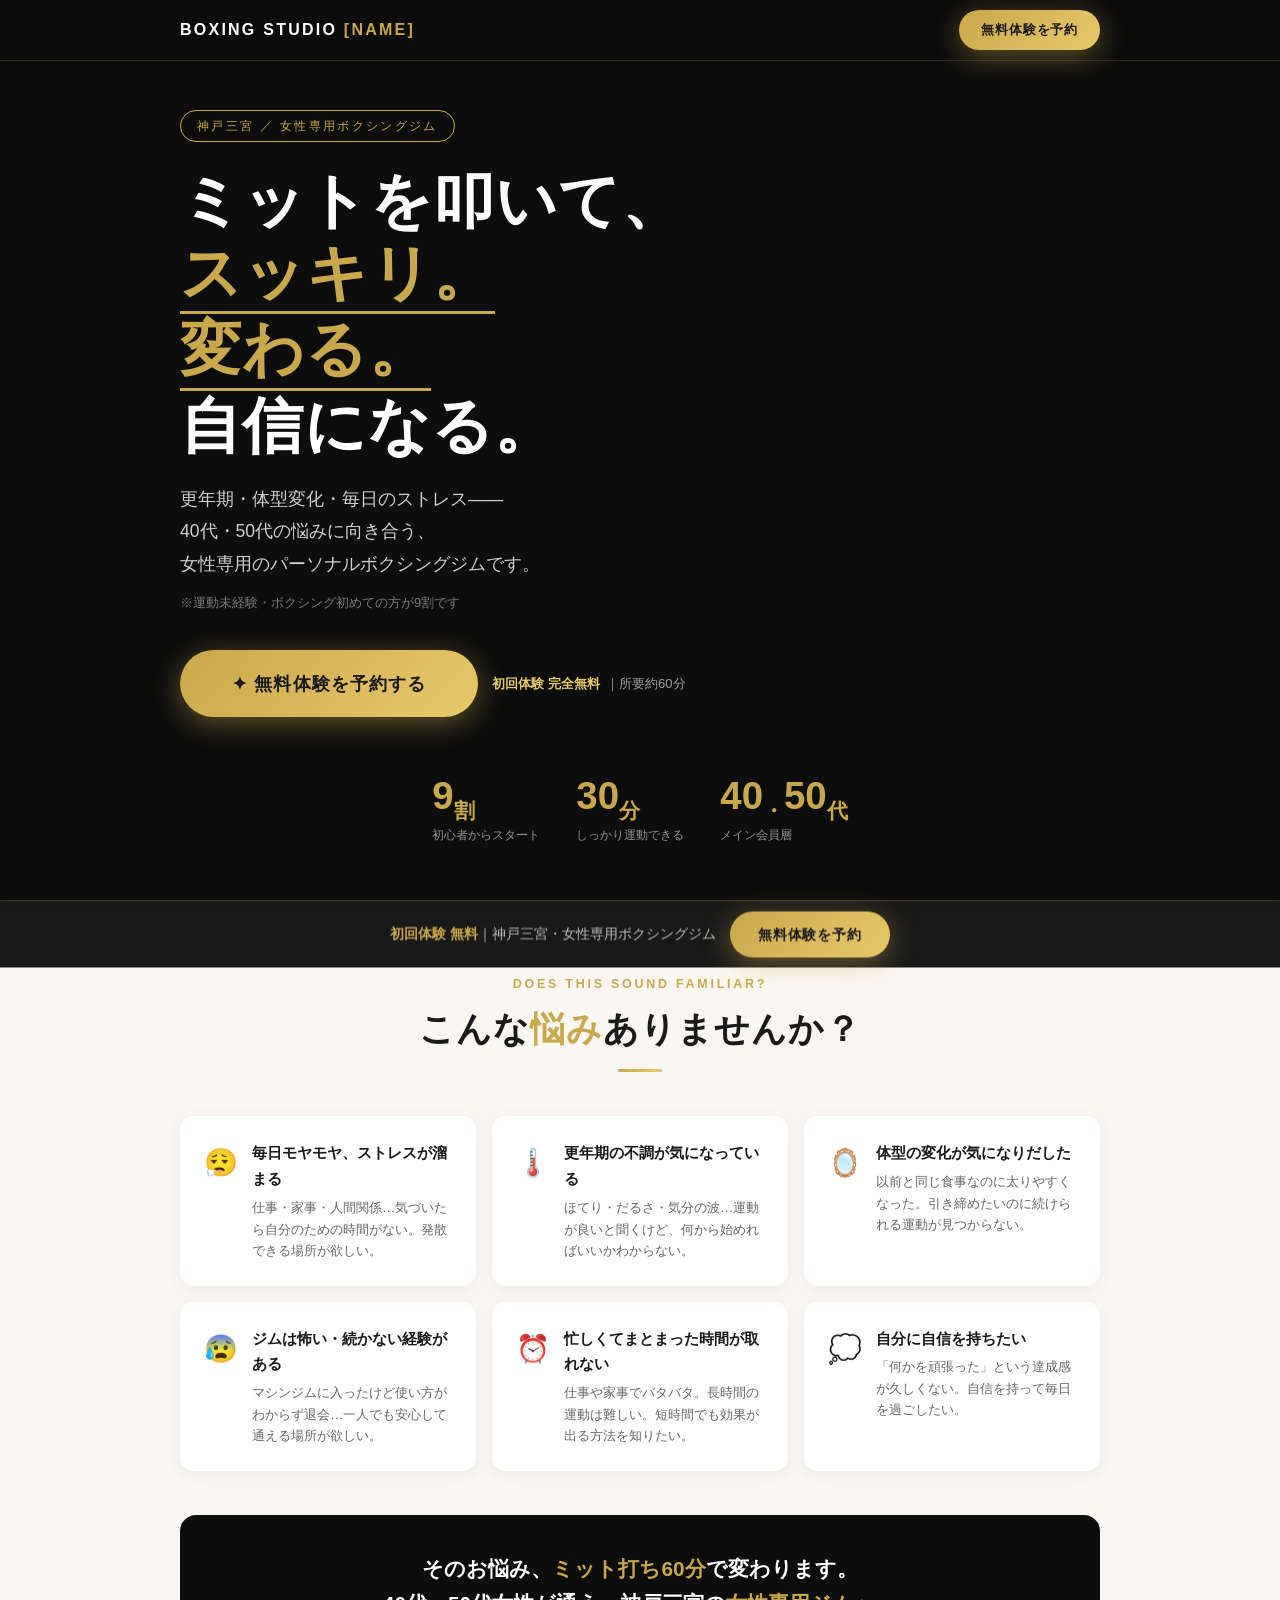
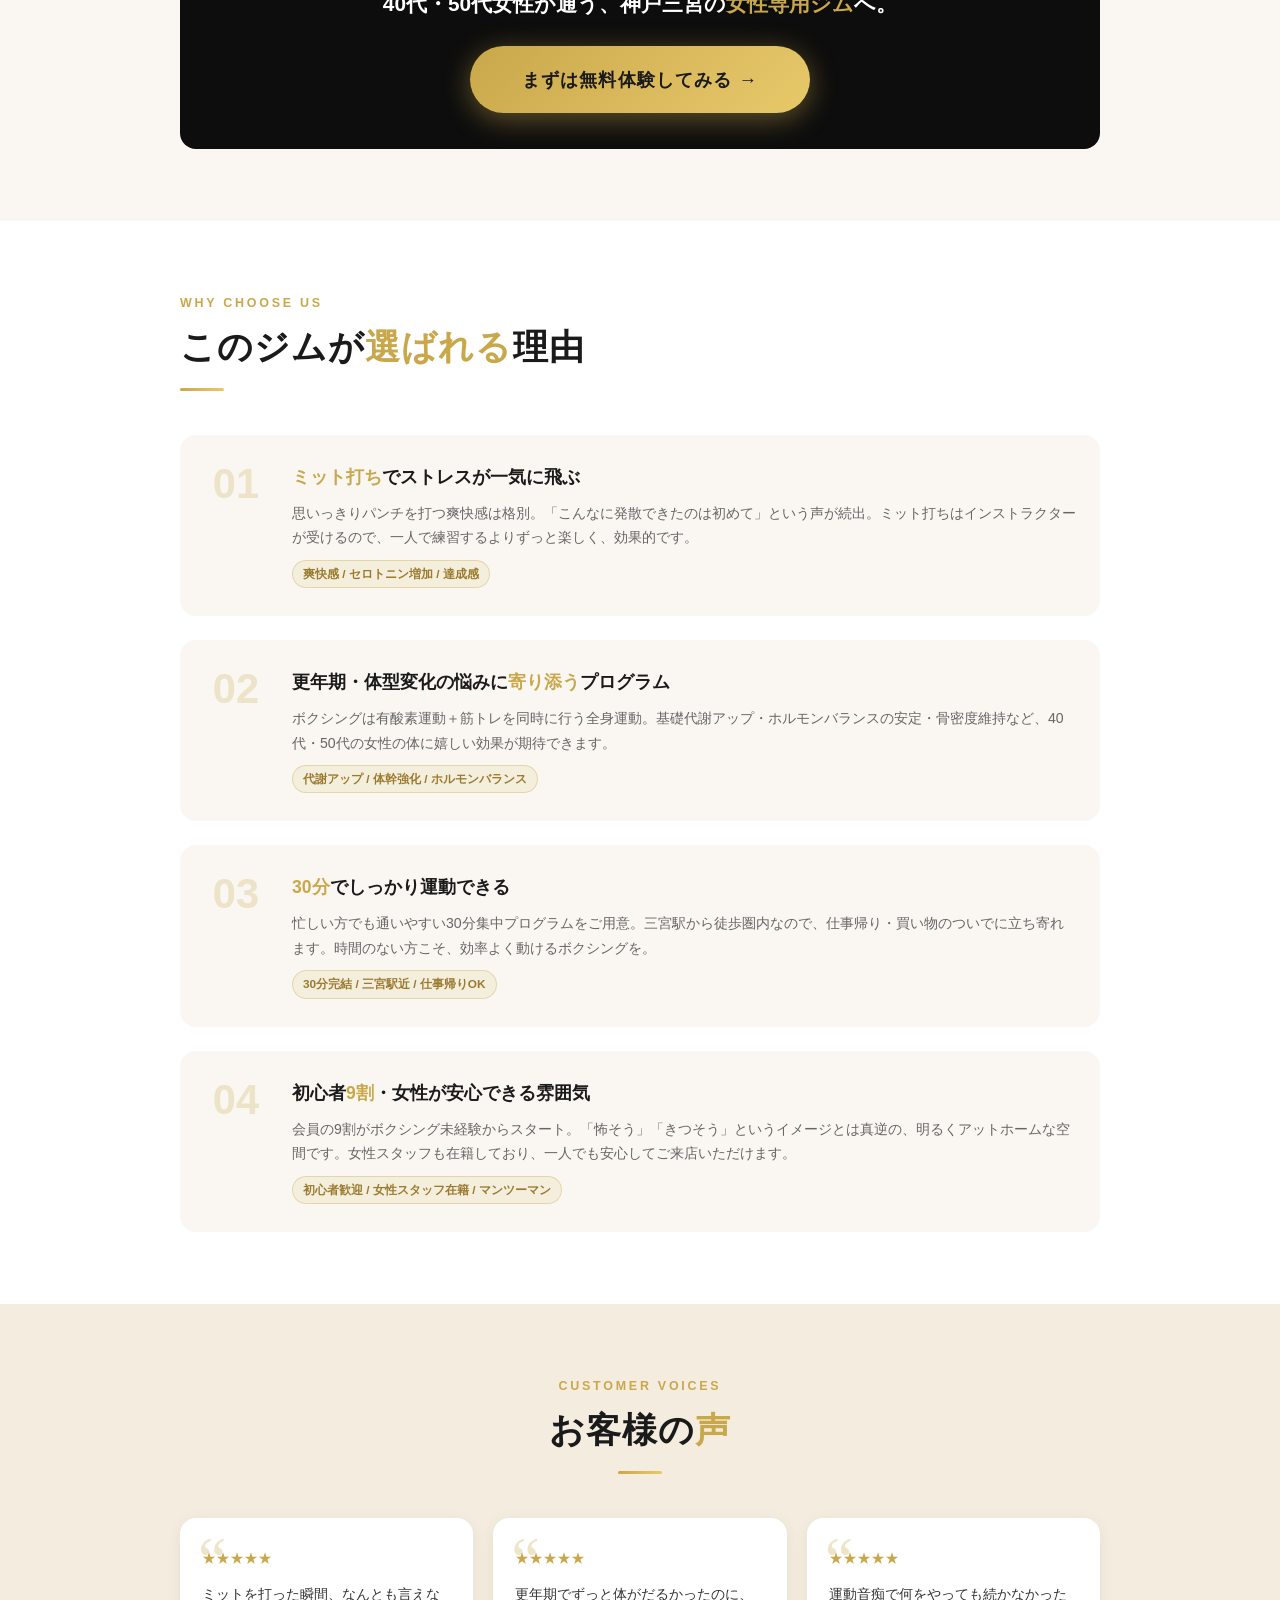
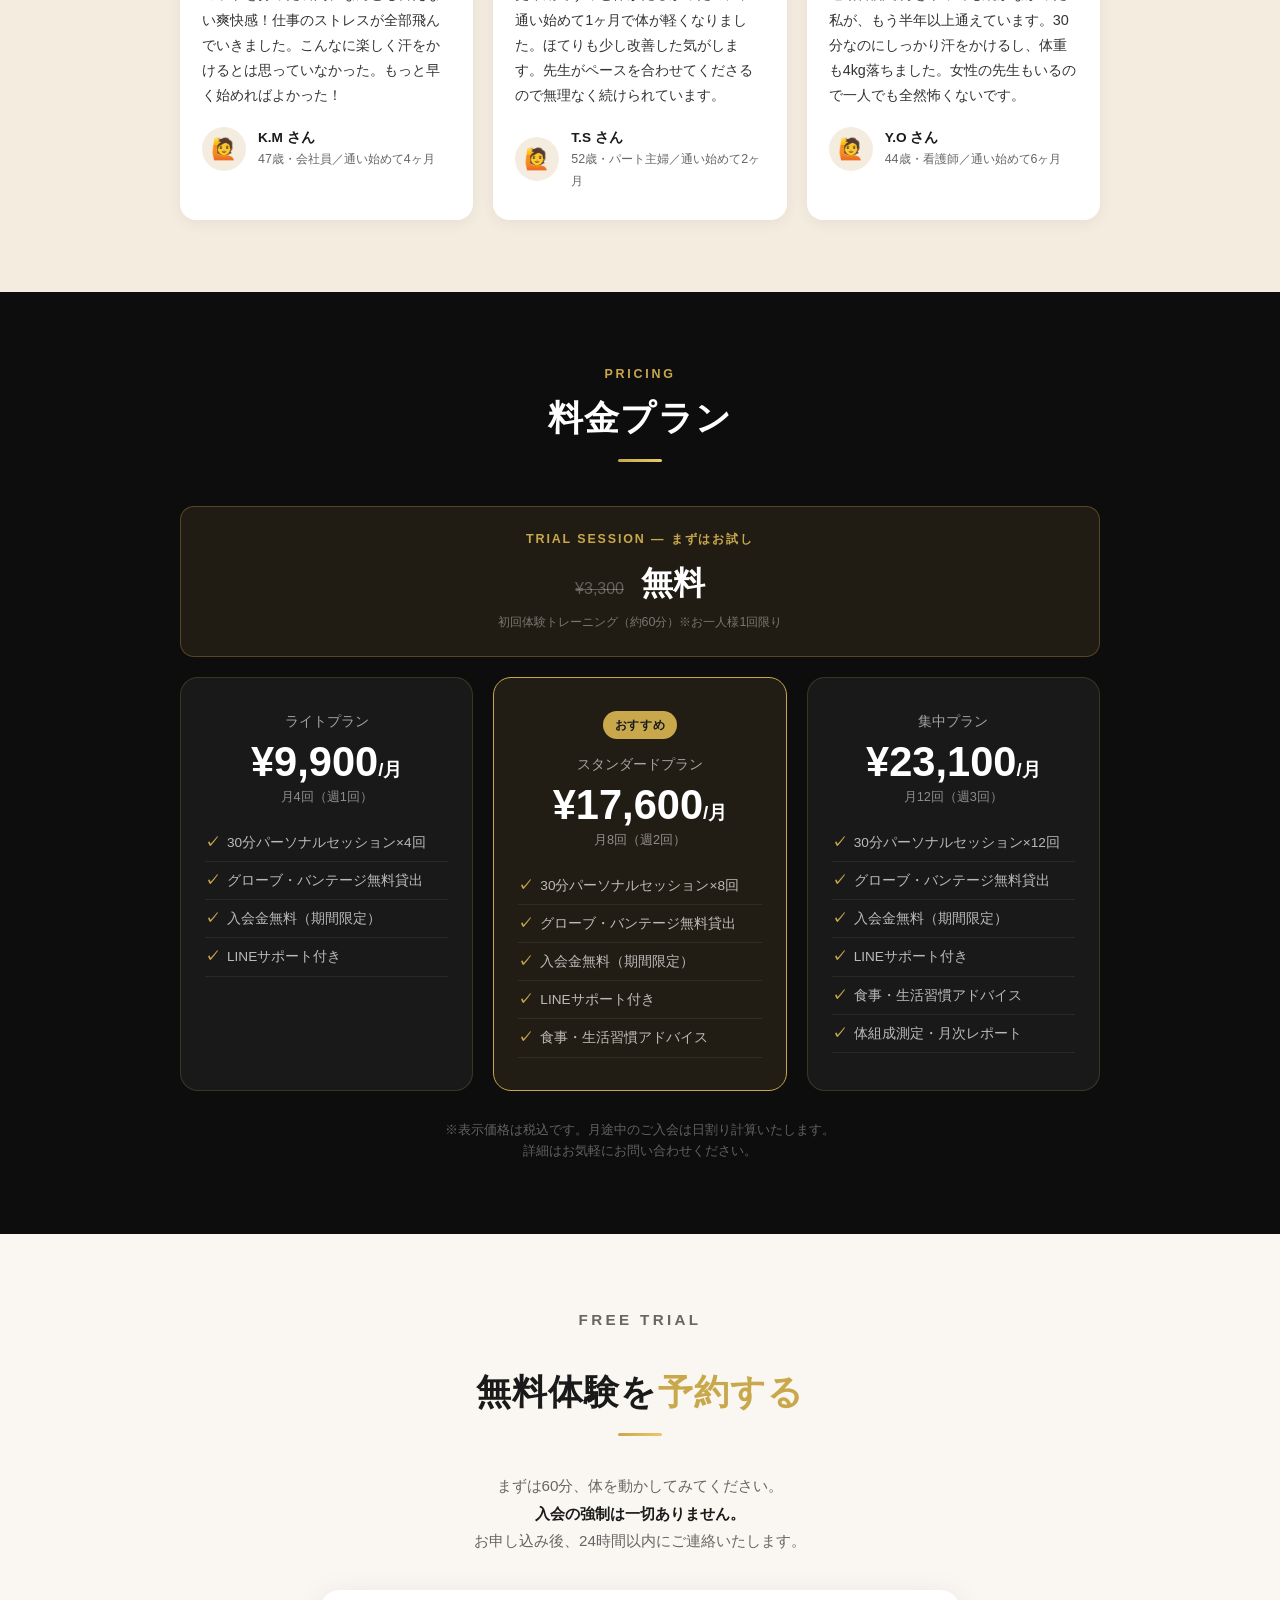
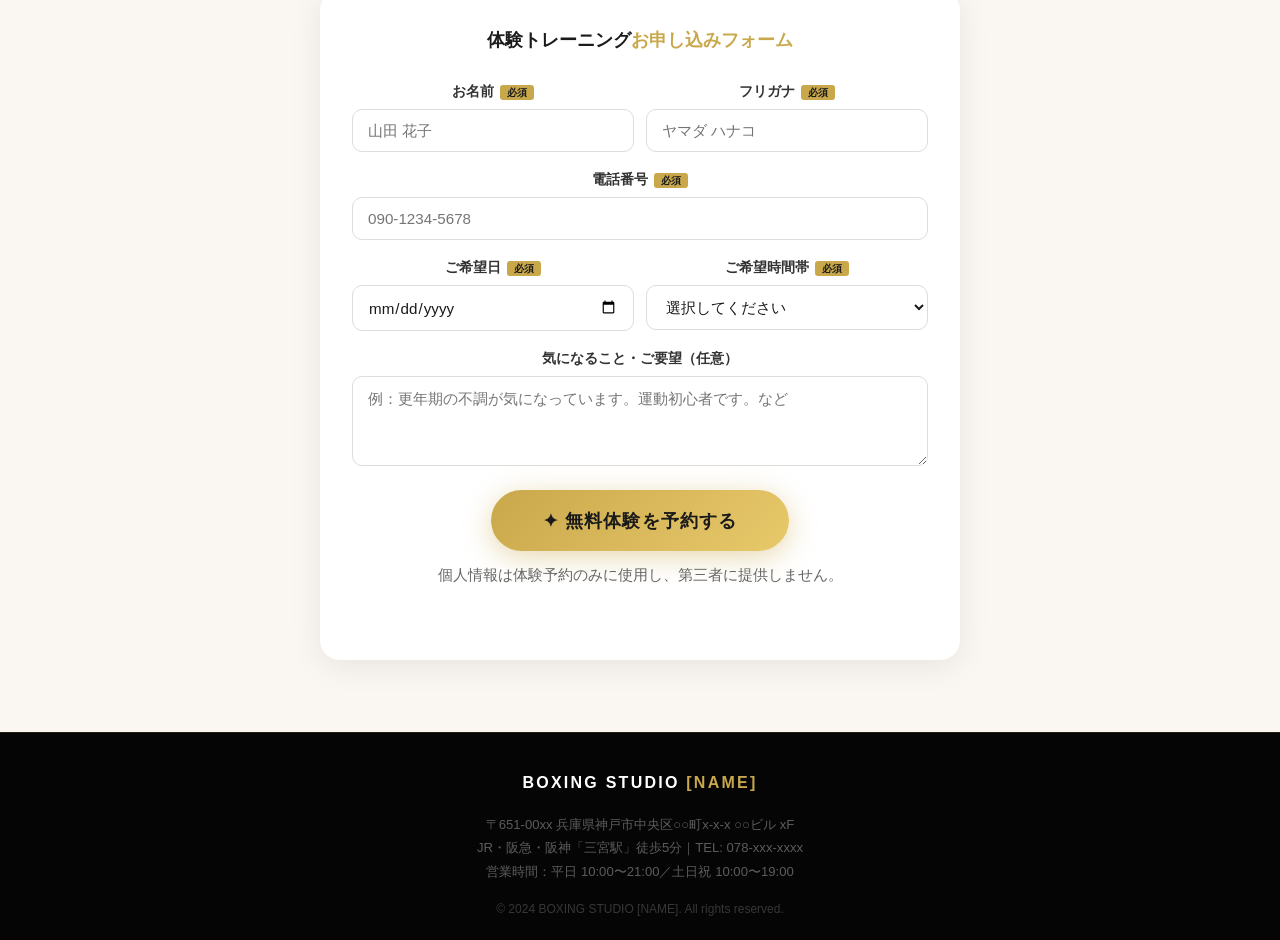
==== commit 33193a34: "Rebuild LP for Kobe Sannomiya women's boxing gym Redesigned landing page targeting 40-50s women in K" ====
--- a/index.html
+++ b/index.html
@@ -3,9 +3,9 @@
 <head>
   <meta charset="UTF-8">
   <meta name="viewport" content="width=device-width, initial-scale=1.0">
-  <title>BOXING STUDIO [NAME] | パーソナルボクシング専門ジム</title>
+  <title>BOXING STUDIO [NAME] | 神戸三宮 女性専用ボクシングジム</title>
   <style>
-    /* ===== RESET & BASE ===== */
+    /* ===== BASE ===== */
     *, *::before, *::after { box-sizing: border-box; margin: 0; padding: 0; }
     html { scroll-behavior: smooth; }
     body {
@@ -13,1126 +13,654 @@
       color: #1a1a1a;
       background: #fff;
       line-height: 1.7;
-      overflow-x: hidden;
-    }
-    img { max-width: 100%; height: auto; display: block; }
+    }
+    img { max-width: 100%; display: block; }
     a { text-decoration: none; color: inherit; }
 
-    /* ===== COLOR TOKENS ===== */
+    /* ===== VARIABLES ===== */
     :root {
-      --black: #0d0d0d;
-      --white: #fff;
       --gold: #c9a84c;
       --gold-light: #e8c96a;
-      --gold-dark: #9a7a2e;
+      --black: #0d0d0d;
       --cream: #faf7f2;
       --warm: #f5ece0;
-      --gray-light: #f0eeeb;
-      --gray: #888;
+      --pink: #f9e8e8;
       --text: #1a1a1a;
-      --text-sub: #555;
-    }
-
-    /* ===== UTILITY ===== */
-    .container { max-width: 1100px; margin: 0 auto; padding: 0 20px; }
-    .section { padding: 80px 0; }
-    .section-title {
-      font-size: clamp(1.6rem, 4vw, 2.4rem);
-      font-weight: 800;
-      letter-spacing: 0.04em;
-      line-height: 1.3;
-    }
-    .section-title span { color: var(--gold); }
-    .section-sub {
-      font-size: clamp(0.85rem, 2vw, 0.95rem);
-      letter-spacing: 0.2em;
+      --sub: #666;
+    }
+
+    /* ===== COMMON ===== */
+    .wrap { max-width: 960px; margin: 0 auto; padding: 0 20px; }
+    .sec { padding: 72px 0; }
+    .sec-label {
+      font-size: 0.78rem;
+      letter-spacing: 0.22em;
       text-transform: uppercase;
       color: var(--gold);
-      font-weight: 600;
-      margin-bottom: 12px;
-    }
-    .divider {
-      width: 50px;
-      height: 3px;
+      font-weight: 700;
+      margin-bottom: 10px;
+    }
+    .sec-title {
+      font-size: clamp(1.5rem, 4vw, 2.2rem);
+      font-weight: 900;
+      line-height: 1.3;
+      letter-spacing: 0.03em;
+    }
+    .sec-title em { color: var(--gold); font-style: normal; }
+    .line {
+      width: 44px; height: 3px;
       background: linear-gradient(90deg, var(--gold), var(--gold-light));
-      margin: 20px auto 40px;
+      margin: 18px 0 36px;
       border-radius: 2px;
     }
-    .divider.left { margin-left: 0; }
-
-    /* ===== CTA BUTTON ===== */
-    .btn-cta {
+    .line.center { margin-left: auto; margin-right: auto; }
+
+    /* CTA BUTTON */
+    .btn {
       display: inline-block;
-      background: linear-gradient(135deg, var(--gold) 0%, var(--gold-light) 50%, var(--gold) 100%);
-      background-size: 200% 200%;
+      background: linear-gradient(135deg, var(--gold), var(--gold-light));
       color: #1a1a1a;
-      font-size: clamp(0.95rem, 2.5vw, 1.1rem);
-      font-weight: 800;
-      padding: 18px 48px;
+      font-weight: 900;
+      font-size: clamp(1rem, 3vw, 1.15rem);
+      padding: 18px 52px;
       border-radius: 50px;
       border: none;
       cursor: pointer;
       letter-spacing: 0.06em;
-      transition: all 0.3s ease;
-      box-shadow: 0 6px 30px rgba(201,168,76,0.5);
-      position: relative;
-      overflow: hidden;
-    }
-    .btn-cta::before {
-      content: '';
-      position: absolute;
-      top: -50%; left: -50%;
-      width: 200%; height: 200%;
-      background: rgba(255,255,255,0.15);
-      transform: rotate(45deg) translateX(-100%);
-      transition: transform 0.5s ease;
-    }
-    .btn-cta:hover::before { transform: rotate(45deg) translateX(100%); }
-    .btn-cta:hover {
-      transform: translateY(-3px);
-      box-shadow: 0 10px 40px rgba(201,168,76,0.65);
-      background-position: right center;
-    }
-    .btn-cta:active { transform: translateY(-1px); }
-    .btn-cta-outline {
+      box-shadow: 0 6px 28px rgba(201,168,76,0.45);
+      transition: transform 0.25s, box-shadow 0.25s;
+      text-align: center;
+    }
+    .btn:hover { transform: translateY(-3px); box-shadow: 0 10px 36px rgba(201,168,76,0.6); }
+    .btn-outline {
       display: inline-block;
       border: 2px solid var(--gold);
       color: var(--gold);
-      font-size: 1rem;
       font-weight: 700;
+      font-size: 0.97rem;
       padding: 14px 36px;
       border-radius: 50px;
-      cursor: pointer;
-      background: transparent;
-      letter-spacing: 0.05em;
-      transition: all 0.3s ease;
-    }
-    .btn-cta-outline:hover {
-      background: var(--gold);
-      color: #1a1a1a;
-      transform: translateY(-2px);
-    }
-
-    /* ===== HEADER / NAV ===== */
+      transition: all 0.25s;
+      letter-spacing: 0.04em;
+    }
+    .btn-outline:hover { background: var(--gold); color: #1a1a1a; }
+
+    /* ===== HEADER ===== */
     header {
-      position: fixed;
-      top: 0; left: 0; right: 0;
+      position: fixed; top: 0; left: 0; right: 0;
       z-index: 100;
-      background: rgba(13,13,13,0.92);
-      backdrop-filter: blur(12px);
+      background: rgba(13,13,13,0.93);
+      backdrop-filter: blur(10px);
       border-bottom: 1px solid rgba(201,168,76,0.2);
-      transition: all 0.3s;
-    }
-    .header-inner {
-      display: flex;
-      align-items: center;
-      justify-content: space-between;
-      height: 64px;
-      max-width: 1100px;
-      margin: 0 auto;
-      padding: 0 20px;
-    }
-    .logo {
-      font-size: 1.1rem;
-      font-weight: 900;
-      color: var(--white);
-      letter-spacing: 0.15em;
-    }
+    }
+    .header-in {
+      display: flex; align-items: center; justify-content: space-between;
+      height: 60px; max-width: 960px; margin: 0 auto; padding: 0 20px;
+    }
+    .logo { font-size: 1rem; font-weight: 900; color: #fff; letter-spacing: 0.14em; }
     .logo span { color: var(--gold); }
-    nav { display: flex; gap: 28px; align-items: center; }
-    nav a {
-      color: rgba(255,255,255,0.75);
-      font-size: 0.85rem;
-      letter-spacing: 0.05em;
-      transition: color 0.2s;
-    }
-    nav a:hover { color: var(--gold); }
-    .nav-cta {
-      background: linear-gradient(135deg, var(--gold), var(--gold-light));
-      color: #1a1a1a !important;
-      font-weight: 700;
-      padding: 8px 20px;
-      border-radius: 50px;
-      font-size: 0.82rem !important;
-      letter-spacing: 0.05em;
-      transition: all 0.3s ease !important;
-    }
-    .nav-cta:hover { transform: translateY(-1px); box-shadow: 0 4px 16px rgba(201,168,76,0.5); }
-    .hamburger {
-      display: none;
-      flex-direction: column;
-      gap: 5px;
-      cursor: pointer;
-      padding: 4px;
-    }
-    .hamburger span {
-      display: block;
-      width: 24px;
-      height: 2px;
-      background: var(--white);
-      border-radius: 2px;
-      transition: all 0.3s;
-    }
+    .header-cta { font-size: 0.82rem; padding: 9px 22px; }
 
     /* ===== HERO ===== */
     .hero {
       min-height: 100vh;
+      background: var(--black);
       position: relative;
       display: flex;
-      align-items: center;
+      flex-direction: column;
+      justify-content: center;
       overflow: hidden;
-      background: var(--black);
     }
     .hero-bg {
-      position: absolute;
-      inset: 0;
-      background-image: url('https://images.unsplash.com/photo-1549719386-74dfcbf7dbed?w=1600&q=80');
-      background-size: cover;
-      background-position: center 30%;
-      opacity: 0.38;
-      transform: scale(1.03);
+      position: absolute; inset: 0;
+      background: url('https://images.unsplash.com/photo-1549719386-74dfcbf7dbed?w=1400&q=75') center 30% / cover no-repeat;
+      opacity: 0.35;
     }
     .hero-overlay {
-      position: absolute;
-      inset: 0;
-      background: linear-gradient(135deg, rgba(13,13,13,0.85) 0%, rgba(13,13,13,0.55) 60%, rgba(13,13,13,0.35) 100%);
-    }
-    .hero-content {
-      position: relative;
-      z-index: 2;
-      padding: 120px 20px 80px;
-      max-width: 1100px;
-      margin: 0 auto;
-      width: 100%;
-    }
-    .hero-badge {
+      position: absolute; inset: 0;
+      background: linear-gradient(to right, rgba(13,13,13,0.88) 50%, rgba(13,13,13,0.4));
+    }
+    .hero-body {
+      position: relative; z-index: 2;
+      padding: 110px 20px 60px;
+      max-width: 960px; margin: 0 auto; width: 100%;
+    }
+    .hero-tag {
       display: inline-block;
       border: 1px solid var(--gold);
       color: var(--gold);
-      font-size: 0.75rem;
-      letter-spacing: 0.25em;
-      padding: 6px 18px;
+      font-size: 0.73rem;
+      letter-spacing: 0.2em;
+      padding: 5px 16px;
       border-radius: 50px;
-      margin-bottom: 28px;
-      font-weight: 600;
+      margin-bottom: 24px;
     }
     .hero h1 {
-      font-size: clamp(2.2rem, 6vw, 4.2rem);
+      font-size: clamp(2rem, 5.5vw, 3.8rem);
       font-weight: 900;
-      color: var(--white);
-      line-height: 1.2;
+      color: #fff;
+      line-height: 1.18;
       letter-spacing: 0.02em;
-      margin-bottom: 24px;
-    }
-    .hero h1 .accent { color: var(--gold); }
-    .hero h1 .accent-line {
+      margin-bottom: 20px;
+    }
+    .hero h1 .hl {
+      color: var(--gold);
       display: inline-block;
       border-bottom: 3px solid var(--gold);
       padding-bottom: 2px;
     }
-    .hero-sub {
-      font-size: clamp(1rem, 2.5vw, 1.25rem);
-      color: rgba(255,255,255,0.82);
-      margin-bottom: 16px;
-      line-height: 1.8;
-      max-width: 600px;
-    }
-    .hero-note {
-      font-size: 0.82rem;
-      color: rgba(255,255,255,0.5);
-      margin-bottom: 40px;
-    }
-    .hero-cta-group { display: flex; gap: 16px; flex-wrap: wrap; align-items: center; }
-    .hero-trial-note {
-      color: rgba(255,255,255,0.65);
-      font-size: 0.82rem;
-      letter-spacing: 0.03em;
-    }
-    .hero-trial-note strong { color: var(--gold-light); }
+    .hero-lead {
+      font-size: clamp(0.95rem, 2.5vw, 1.1rem);
+      color: rgba(255,255,255,0.8);
+      margin-bottom: 12px;
+      line-height: 1.85;
+      max-width: 540px;
+    }
+    .hero-note { font-size: 0.8rem; color: rgba(255,255,255,0.45); margin-bottom: 36px; }
+    .hero-btns { display: flex; gap: 14px; flex-wrap: wrap; align-items: center; }
+    .hero-free {
+      font-size: 0.82rem; color: rgba(255,255,255,0.6);
+      display: flex; align-items: center; gap: 6px;
+    }
+    .hero-free strong { color: var(--gold-light); }
     .hero-stats {
-      position: relative;
-      z-index: 2;
-      display: flex;
-      gap: 40px;
-      padding: 0 20px 60px;
-      max-width: 1100px;
-      margin: 0 auto;
-      flex-wrap: wrap;
-    }
-    .hero-stat { text-align: left; }
-    .hero-stat-num {
-      font-size: clamp(1.8rem, 4vw, 2.8rem);
-      font-weight: 900;
-      color: var(--gold);
-      line-height: 1;
-      letter-spacing: -0.02em;
-    }
-    .hero-stat-num span { font-size: 0.55em; font-weight: 700; }
-    .hero-stat-label {
-      font-size: 0.8rem;
-      color: rgba(255,255,255,0.6);
-      margin-top: 4px;
-      letter-spacing: 0.04em;
-    }
-
-    /* ===== PAIN POINTS ===== */
+      position: relative; z-index: 2;
+      display: flex; gap: 36px; flex-wrap: wrap;
+      padding: 0 20px 56px;
+      max-width: 960px; margin: 0 auto;
+    }
+    .stat-num {
+      font-size: clamp(1.6rem, 3.5vw, 2.4rem);
+      font-weight: 900; color: var(--gold); line-height: 1;
+    }
+    .stat-num sub { font-size: 0.55em; }
+    .stat-lbl { font-size: 0.78rem; color: rgba(255,255,255,0.55); margin-top: 4px; }
+
+    /* ===== PAIN ===== */
     .pain { background: var(--cream); }
-    .pain-intro { text-align: center; margin-bottom: 52px; }
+    .pain-head { text-align: center; margin-bottom: 44px; }
     .pain-grid {
       display: grid;
-      grid-template-columns: repeat(auto-fit, minmax(280px, 1fr));
-      gap: 20px;
-      margin-bottom: 52px;
+      grid-template-columns: repeat(auto-fit, minmax(260px, 1fr));
+      gap: 16px;
+      margin-bottom: 44px;
     }
     .pain-card {
-      background: var(--white);
+      background: #fff;
+      border-radius: 14px;
+      padding: 24px 20px;
+      display: flex; gap: 14px; align-items: flex-start;
+      box-shadow: 0 3px 16px rgba(0,0,0,0.06);
+      border-left: 4px solid transparent;
+      transition: border-color 0.25s, transform 0.25s;
+    }
+    .pain-card:hover { border-left-color: var(--gold); transform: translateY(-3px); }
+    .pain-card .ic { font-size: 1.7rem; flex-shrink: 0; }
+    .pain-card h3 { font-size: 0.95rem; font-weight: 700; margin-bottom: 5px; }
+    .pain-card p { font-size: 0.84rem; color: var(--sub); line-height: 1.6; }
+    .pain-resolve {
+      background: var(--black); border-radius: 16px;
+      padding: 36px 28px; text-align: center; color: #fff;
+    }
+    .pain-resolve p {
+      font-size: clamp(1.05rem, 3vw, 1.3rem);
+      font-weight: 700; line-height: 1.7;
+    }
+    .pain-resolve em { color: var(--gold); font-style: normal; }
+    .pain-resolve .btn { margin-top: 24px; }
+
+    /* ===== FEATURES ===== */
+    .features { background: #fff; }
+    .features-head { margin-bottom: 44px; }
+    .feat-list { display: flex; flex-direction: column; gap: 24px; }
+    .feat-item {
+      display: grid;
+      grid-template-columns: 64px 1fr;
+      gap: 24px; align-items: start;
+      background: var(--cream);
       border-radius: 16px;
       padding: 28px 24px;
-      display: flex;
-      gap: 18px;
-      align-items: flex-start;
-      box-shadow: 0 4px 20px rgba(0,0,0,0.06);
-      border-left: 4px solid transparent;
-      transition: all 0.3s;
-    }
-    .pain-card:hover {
-      border-left-color: var(--gold);
-      transform: translateY(-4px);
-      box-shadow: 0 8px 32px rgba(0,0,0,0.1);
-    }
-    .pain-icon {
-      font-size: 2rem;
-      flex-shrink: 0;
-      width: 50px;
-      height: 50px;
-      display: flex;
-      align-items: center;
-      justify-content: center;
-    }
-    .pain-text h3 {
-      font-size: 1rem;
-      font-weight: 700;
-      margin-bottom: 6px;
-      color: var(--text);
-    }
-    .pain-text p {
-      font-size: 0.88rem;
-      color: var(--text-sub);
-      line-height: 1.6;
-    }
-    .pain-resolve {
-      text-align: center;
-      background: var(--black);
-      border-radius: 20px;
-      padding: 40px 32px;
-      color: var(--white);
-    }
-    .pain-resolve p {
-      font-size: clamp(1.1rem, 3vw, 1.4rem);
-      font-weight: 700;
-      line-height: 1.6;
-    }
-    .pain-resolve p span { color: var(--gold); }
-    .pain-resolve .resolve-cta { margin-top: 28px; }
-
-    /* ===== BENEFITS ===== */
-    .benefits { background: var(--black); }
-    .benefits-intro { text-align: center; margin-bottom: 60px; }
-    .benefits-intro .section-title { color: var(--white); }
-    .benefits-intro .section-sub { color: var(--gold); }
-    .benefits-grid {
-      display: grid;
-      grid-template-columns: repeat(auto-fit, minmax(300px, 1fr));
-      gap: 28px;
-    }
-    .benefit-card {
-      background: rgba(255,255,255,0.04);
-      border: 1px solid rgba(201,168,76,0.2);
-      border-radius: 20px;
-      overflow: hidden;
-      transition: all 0.3s;
-    }
-    .benefit-card:hover {
-      border-color: var(--gold);
-      transform: translateY(-6px);
-      box-shadow: 0 12px 40px rgba(201,168,76,0.2);
-    }
-    .benefit-img {
-      width: 100%;
-      height: 200px;
-      object-fit: cover;
-      filter: brightness(0.75);
-      transition: filter 0.3s;
-    }
-    .benefit-card:hover .benefit-img { filter: brightness(0.9); }
-    .benefit-body { padding: 28px 24px; }
-    .benefit-num {
-      font-size: 3rem;
-      font-weight: 900;
-      color: rgba(201,168,76,0.18);
-      line-height: 1;
-      margin-bottom: 8px;
-      letter-spacing: -0.04em;
-    }
-    .benefit-title {
-      font-size: 1.25rem;
-      font-weight: 800;
-      color: var(--white);
-      margin-bottom: 12px;
-      letter-spacing: 0.02em;
-    }
-    .benefit-title span { color: var(--gold); }
-    .benefit-desc {
-      font-size: 0.9rem;
-      color: rgba(255,255,255,0.65);
-      line-height: 1.75;
-    }
-    .benefit-tags {
-      display: flex;
-      gap: 8px;
-      flex-wrap: wrap;
-      margin-top: 16px;
-    }
-    .benefit-tag {
-      background: rgba(201,168,76,0.15);
-      border: 1px solid rgba(201,168,76,0.3);
-      color: var(--gold-light);
-      font-size: 0.75rem;
-      padding: 4px 12px;
-      border-radius: 50px;
-      letter-spacing: 0.04em;
-    }
-
-    /* ===== REASONS / TRAINER ===== */
-    .reasons { background: var(--cream); }
-    .reasons-intro { text-align: center; margin-bottom: 60px; }
-    .reasons-grid {
-      display: grid;
-      grid-template-columns: repeat(auto-fit, minmax(220px, 1fr));
-      gap: 24px;
-      margin-bottom: 60px;
-    }
-    .reason-card {
-      background: var(--white);
-      border-radius: 20px;
-      padding: 36px 24px;
-      text-align: center;
-      box-shadow: 0 4px 20px rgba(0,0,0,0.06);
-      transition: all 0.3s;
-      position: relative;
-      overflow: hidden;
-    }
-    .reason-card::after {
-      content: '';
-      position: absolute;
-      bottom: 0; left: 0; right: 0;
-      height: 3px;
-      background: linear-gradient(90deg, var(--gold), var(--gold-light));
-      transform: scaleX(0);
-      transition: transform 0.3s;
-    }
-    .reason-card:hover { transform: translateY(-6px); box-shadow: 0 12px 40px rgba(0,0,0,0.1); }
-    .reason-card:hover::after { transform: scaleX(1); }
-    .reason-icon { font-size: 2.8rem; margin-bottom: 16px; }
-    .reason-title {
-      font-size: 1.05rem;
-      font-weight: 800;
-      color: var(--text);
-      margin-bottom: 10px;
-      line-height: 1.4;
-    }
-    .reason-desc { font-size: 0.87rem; color: var(--text-sub); line-height: 1.65; }
-
-    /* TRAINER */
-    .trainer-section {
-      background: var(--black);
-      border-radius: 24px;
-      overflow: hidden;
-      display: grid;
-      grid-template-columns: 1fr 1fr;
-      gap: 0;
-    }
-    .trainer-img-wrap {
-      position: relative;
-      min-height: 440px;
-      overflow: hidden;
-    }
-    .trainer-img {
-      width: 100%;
-      height: 100%;
-      object-fit: cover;
-      filter: brightness(0.7) contrast(1.1);
-    }
-    .trainer-img-overlay {
-      position: absolute;
-      inset: 0;
-      background: linear-gradient(to right, transparent 60%, var(--black));
-    }
-    .trainer-body {
-      padding: 48px 40px;
-      display: flex;
-      flex-direction: column;
-      justify-content: center;
-    }
-    .trainer-label {
-      font-size: 0.75rem;
-      letter-spacing: 0.25em;
-      color: var(--gold);
-      font-weight: 600;
-      text-transform: uppercase;
-      margin-bottom: 12px;
-    }
-    .trainer-name {
-      font-size: clamp(1.6rem, 3vw, 2.2rem);
-      font-weight: 900;
-      color: var(--white);
-      letter-spacing: 0.04em;
-      margin-bottom: 6px;
-    }
-    .trainer-title {
-      font-size: 0.88rem;
-      color: var(--gold-light);
-      font-weight: 600;
-      margin-bottom: 24px;
-      letter-spacing: 0.04em;
-    }
-    .trainer-desc {
-      font-size: 0.92rem;
-      color: rgba(255,255,255,0.72);
-      line-height: 1.85;
-      margin-bottom: 28px;
-    }
-    .trainer-history {
-      display: flex;
-      flex-direction: column;
-      gap: 10px;
-    }
-    .trainer-history-item {
-      display: flex;
-      gap: 12px;
-      align-items: flex-start;
-      font-size: 0.85rem;
-      color: rgba(255,255,255,0.65);
-    }
-    .trainer-history-item::before {
-      content: '▸';
-      color: var(--gold);
-      flex-shrink: 0;
-      margin-top: 2px;
-    }
-
-    /* ===== FLOW ===== */
-    .flow { background: var(--white); }
-    .flow-intro { text-align: center; margin-bottom: 60px; }
-    .flow-steps {
-      display: grid;
-      grid-template-columns: 1fr 40px 1fr 40px 1fr;
-      align-items: start;
-      gap: 0;
-    }
-    .flow-step {
-      background: var(--gray-light);
-      border-radius: 20px;
-      padding: 36px 28px;
-      text-align: center;
-      position: relative;
-      transition: all 0.3s;
-    }
-    .flow-step:hover {
-      background: var(--warm);
-      transform: translateY(-4px);
-      box-shadow: 0 8px 28px rgba(0,0,0,0.08);
-    }
-    .flow-step-num {
-      width: 56px;
-      height: 56px;
-      background: linear-gradient(135deg, var(--gold), var(--gold-light));
-      border-radius: 50%;
-      display: flex;
-      align-items: center;
-      justify-content: center;
-      font-size: 1.3rem;
-      font-weight: 900;
-      color: #1a1a1a;
-      margin: 0 auto 20px;
-    }
-    .flow-step-title {
-      font-size: 1.1rem;
-      font-weight: 800;
-      margin-bottom: 12px;
-      color: var(--text);
-    }
-    .flow-step-desc {
-      font-size: 0.88rem;
-      color: var(--text-sub);
-      line-height: 1.7;
-    }
-    .flow-step-time {
+      transition: box-shadow 0.25s;
+    }
+    .feat-item:hover { box-shadow: 0 6px 24px rgba(0,0,0,0.08); }
+    .feat-num {
+      font-size: 2.6rem; font-weight: 900;
+      color: rgba(201,168,76,0.25);
+      line-height: 1; text-align: center;
+    }
+    .feat-body h3 { font-size: 1.1rem; font-weight: 800; margin-bottom: 8px; }
+    .feat-body h3 span { color: var(--gold); }
+    .feat-body p { font-size: 0.88rem; color: var(--sub); line-height: 1.75; }
+    .feat-tag {
       display: inline-block;
       background: rgba(201,168,76,0.12);
-      border: 1px solid rgba(201,168,76,0.3);
-      color: var(--gold-dark);
-      font-size: 0.78rem;
-      font-weight: 700;
-      padding: 4px 12px;
-      border-radius: 50px;
-      margin-top: 14px;
-    }
-    .flow-arrow {
-      display: flex;
-      align-items: center;
-      justify-content: center;
-      padding-top: 60px;
-      color: var(--gold);
-      font-size: 1.8rem;
-      font-weight: 300;
-    }
-    .flow-note {
-      margin-top: 40px;
-      background: var(--cream);
-      border-radius: 16px;
-      padding: 24px 28px;
-      display: flex;
-      gap: 14px;
-      align-items: flex-start;
-    }
-    .flow-note-icon { font-size: 1.5rem; flex-shrink: 0; }
-    .flow-note-text { font-size: 0.9rem; color: var(--text-sub); line-height: 1.7; }
-    .flow-note-text strong { color: var(--text); }
-
-    /* ===== FAQ ===== */
-    .faq { background: var(--cream); }
-    .faq-intro { text-align: center; margin-bottom: 52px; }
-    .faq-list { display: flex; flex-direction: column; gap: 12px; max-width: 800px; margin: 0 auto 52px; }
-    .faq-item {
-      background: var(--white);
-      border-radius: 14px;
-      overflow: hidden;
-      box-shadow: 0 2px 12px rgba(0,0,0,0.05);
-      transition: box-shadow 0.3s;
-    }
-    .faq-item:hover { box-shadow: 0 4px 20px rgba(0,0,0,0.09); }
-    .faq-question {
-      display: flex;
-      justify-content: space-between;
-      align-items: center;
-      padding: 22px 24px;
-      cursor: pointer;
-      gap: 16px;
-      user-select: none;
-    }
-    .faq-question:hover { background: var(--gray-light); }
-    .faq-q-text {
-      font-size: 0.97rem;
-      font-weight: 700;
-      color: var(--text);
-      display: flex;
-      gap: 12px;
-      align-items: flex-start;
-    }
-    .faq-q-label {
-      color: var(--gold);
-      font-weight: 900;
-      font-size: 1rem;
-      flex-shrink: 0;
-    }
-    .faq-toggle {
-      width: 28px;
-      height: 28px;
-      border-radius: 50%;
-      background: var(--gray-light);
-      display: flex;
-      align-items: center;
-      justify-content: center;
-      flex-shrink: 0;
-      transition: all 0.3s;
-      font-size: 1.1rem;
-      color: var(--gold);
-      font-weight: 700;
-    }
-    .faq-item.open .faq-toggle {
-      background: var(--gold);
-      color: var(--white);
-      transform: rotate(45deg);
-    }
-    .faq-answer {
-      max-height: 0;
-      overflow: hidden;
-      transition: max-height 0.4s ease;
-    }
-    .faq-item.open .faq-answer { max-height: 300px; }
-    .faq-a-inner {
-      padding: 16px 24px 22px 52px;
-      font-size: 0.9rem;
-      color: var(--text-sub);
-      line-height: 1.8;
-      border-top: 1px solid var(--gray-light);
-    }
-    .faq-cta { text-align: center; }
-
-    /* ===== FORM ===== */
-    .form-section { background: var(--black); }
-    .form-inner {
-      max-width: 680px;
-      margin: 0 auto;
-      text-align: center;
-    }
-    .form-section .section-title { color: var(--white); }
-    .form-section .section-sub { color: var(--gold); }
-    .form-section .divider { background: linear-gradient(90deg, var(--gold), var(--gold-light)); }
-    .form-section p.form-lead {
-      color: rgba(255,255,255,0.65);
-      font-size: 0.95rem;
-      margin-bottom: 40px;
-      line-height: 1.75;
-    }
-    .form-section p.form-lead strong { color: var(--gold-light); }
-    form {
-      display: flex;
-      flex-direction: column;
+      border: 1px solid rgba(201,168,76,0.35);
+      color: #9a7a2e;
+      font-size: 0.74rem; font-weight: 700;
+      padding: 3px 10px; border-radius: 50px;
+      margin-top: 10px;
+    }
+
+    /* ===== VOICES ===== */
+    .voices { background: var(--warm); }
+    .voices-head { text-align: center; margin-bottom: 44px; }
+    .voices-grid {
+      display: grid;
+      grid-template-columns: repeat(auto-fit, minmax(260px, 1fr));
       gap: 20px;
-      text-align: left;
-    }
-    .form-group { display: flex; flex-direction: column; gap: 8px; }
-    .form-label {
-      font-size: 0.88rem;
-      color: rgba(255,255,255,0.75);
-      font-weight: 600;
-      letter-spacing: 0.03em;
-    }
-    .form-label .required {
-      background: var(--gold);
-      color: #1a1a1a;
-      font-size: 0.68rem;
-      padding: 2px 7px;
-      border-radius: 4px;
-      margin-left: 8px;
-      font-weight: 700;
-      vertical-align: middle;
-    }
-    .form-input, .form-select, .form-textarea {
-      width: 100%;
-      padding: 14px 18px;
-      border-radius: 10px;
-      border: 1px solid rgba(255,255,255,0.15);
-      background: rgba(255,255,255,0.07);
-      color: var(--white);
-      font-size: 0.97rem;
-      font-family: inherit;
-      transition: all 0.3s;
-      outline: none;
-    }
-    .form-input::placeholder, .form-textarea::placeholder { color: rgba(255,255,255,0.3); }
-    .form-input:focus, .form-select:focus, .form-textarea:focus {
+    }
+    .voice-card {
+      background: #fff; border-radius: 16px;
+      padding: 28px 22px;
+      box-shadow: 0 3px 16px rgba(0,0,0,0.06);
+      position: relative;
+    }
+    .voice-card::before {
+      content: '\201C';
+      font-size: 4rem; line-height: 0.8;
+      color: var(--gold); opacity: 0.3;
+      position: absolute; top: 16px; left: 18px;
+      font-family: Georgia, serif;
+    }
+    .voice-stars { color: var(--gold); font-size: 0.9rem; margin-bottom: 12px; }
+    .voice-text {
+      font-size: 0.9rem; line-height: 1.75;
+      color: #333; margin-bottom: 18px;
+    }
+    .voice-meta { display: flex; align-items: center; gap: 12px; }
+    .voice-avatar {
+      width: 44px; height: 44px; border-radius: 50%;
+      background: var(--warm);
+      display: flex; align-items: center; justify-content: center;
+      font-size: 1.3rem; flex-shrink: 0;
+    }
+    .voice-name { font-size: 0.85rem; font-weight: 700; }
+    .voice-age { font-size: 0.78rem; color: var(--sub); }
+
+    /* ===== PRICE ===== */
+    .price { background: var(--black); }
+    .price-head { text-align: center; margin-bottom: 44px; }
+    .price-head .sec-title { color: #fff; }
+    .price-head .sec-label { color: var(--gold); }
+    .price-head .line { background: linear-gradient(90deg, var(--gold), var(--gold-light)); }
+    .price-cards {
+      display: grid;
+      grid-template-columns: repeat(auto-fit, minmax(260px, 1fr));
+      gap: 20px;
+      margin-bottom: 28px;
+    }
+    .price-card {
+      background: rgba(255,255,255,0.05);
+      border: 1px solid rgba(201,168,76,0.2);
+      border-radius: 18px; padding: 32px 24px;
+      text-align: center; color: #fff;
+      transition: border-color 0.25s, transform 0.25s;
+    }
+    .price-card:hover { border-color: var(--gold); transform: translateY(-4px); }
+    .price-card.featured {
+      background: rgba(201,168,76,0.1);
       border-color: var(--gold);
-      background: rgba(201,168,76,0.07);
-      box-shadow: 0 0 0 3px rgba(201,168,76,0.15);
-    }
-    .form-select { cursor: pointer; }
-    .form-select option { background: #1a1a1a; color: var(--white); }
-    .form-textarea { resize: vertical; min-height: 100px; }
-    .form-row { display: grid; grid-template-columns: 1fr 1fr; gap: 16px; }
-    .form-submit-wrap { text-align: center; padding-top: 8px; }
-    .form-submit-wrap .btn-cta { min-width: 300px; font-size: 1.1rem; padding: 20px 52px; }
-    .form-privacy {
-      text-align: center;
-      font-size: 0.78rem;
-      color: rgba(255,255,255,0.35);
-      margin-top: 8px;
-    }
-    .form-privacy a { color: rgba(201,168,76,0.7); text-decoration: underline; }
-    .trial-price-box {
+    }
+    .price-badge {
+      display: inline-block;
+      background: var(--gold); color: #1a1a1a;
+      font-size: 0.73rem; font-weight: 800;
+      padding: 4px 12px; border-radius: 50px;
+      margin-bottom: 14px; letter-spacing: 0.05em;
+    }
+    .price-plan { font-size: 0.85rem; color: rgba(255,255,255,0.6); margin-bottom: 8px; }
+    .price-amount {
+      font-size: 2.6rem; font-weight: 900;
+      color: #fff; line-height: 1;
+    }
+    .price-amount sub { font-size: 0.45em; vertical-align: baseline; }
+    .price-unit { font-size: 0.8rem; color: rgba(255,255,255,0.5); margin-top: 4px; margin-bottom: 16px; }
+    .price-features { list-style: none; text-align: left; }
+    .price-features li {
+      font-size: 0.85rem; color: rgba(255,255,255,0.7);
+      padding: 7px 0; border-bottom: 1px solid rgba(255,255,255,0.07);
+      display: flex; gap: 8px;
+    }
+    .price-features li::before { content: '✓'; color: var(--gold); font-weight: 700; flex-shrink: 0; }
+    .price-note {
+      text-align: center; font-size: 0.8rem;
+      color: rgba(255,255,255,0.35); line-height: 1.7;
+    }
+    .price-trial {
       background: rgba(201,168,76,0.1);
       border: 1px solid rgba(201,168,76,0.3);
-      border-radius: 14px;
-      padding: 20px 24px;
-      text-align: center;
-      margin-bottom: 36px;
-    }
-    .trial-price-label {
-      font-size: 0.8rem;
-      letter-spacing: 0.15em;
-      color: var(--gold);
-      font-weight: 600;
-      margin-bottom: 6px;
-    }
-    .trial-price-amount {
-      font-size: 2.2rem;
-      font-weight: 900;
-      color: var(--white);
-    }
-    .trial-price-amount s {
-      color: rgba(255,255,255,0.3);
-      font-size: 1.1rem;
-      font-weight: 400;
-      margin-right: 10px;
-    }
-    .trial-price-amount span { font-size: 1rem; font-weight: 400; color: rgba(255,255,255,0.6); }
-    .trial-price-note { font-size: 0.78rem; color: rgba(255,255,255,0.4); margin-top: 4px; }
+      border-radius: 14px; padding: 22px 24px;
+      text-align: center; margin-bottom: 20px;
+    }
+    .trial-label { font-size: 0.78rem; letter-spacing: 0.15em; color: var(--gold); font-weight: 700; }
+    .trial-price {
+      font-size: 2rem; font-weight: 900; color: #fff; margin: 6px 0 2px;
+    }
+    .trial-price s { font-size: 1rem; color: rgba(255,255,255,0.3); margin-right: 8px; font-weight: 400; }
+    .trial-note { font-size: 0.78rem; color: rgba(255,255,255,0.4); }
+
+    /* ===== CTA SECTION ===== */
+    .cta-sec { background: var(--cream); }
+    .cta-inner { text-align: center; max-width: 640px; margin: 0 auto; }
+    .cta-inner .sec-title { margin-bottom: 16px; }
+    .cta-inner p { font-size: 0.95rem; color: var(--sub); line-height: 1.8; margin-bottom: 36px; }
+    .cta-inner p strong { color: var(--text); }
+    .cta-form {
+      background: #fff; border-radius: 20px;
+      padding: 36px 32px;
+      box-shadow: 0 6px 32px rgba(0,0,0,0.08);
+    }
+    .form-title {
+      font-size: 1.1rem; font-weight: 800;
+      margin-bottom: 24px; text-align: center;
+    }
+    .form-title span { color: var(--gold); }
+    .fgroup { margin-bottom: 16px; }
+    .fgroup label {
+      display: block; font-size: 0.85rem; font-weight: 700;
+      margin-bottom: 6px; color: #333;
+    }
+    .fgroup label .req {
+      background: var(--gold); color: #1a1a1a;
+      font-size: 0.65rem; font-weight: 800;
+      padding: 2px 7px; border-radius: 3px;
+      margin-left: 6px; vertical-align: middle;
+    }
+    .fgroup input, .fgroup select, .fgroup textarea {
+      width: 100%; padding: 12px 15px;
+      border: 1.5px solid #e0ddd8;
+      border-radius: 10px; font-size: 0.95rem;
+      font-family: inherit; outline: none;
+      transition: border-color 0.2s;
+      background: #fff; color: var(--text);
+    }
+    .fgroup input:focus, .fgroup select:focus, .fgroup textarea:focus {
+      border-color: var(--gold);
+      box-shadow: 0 0 0 3px rgba(201,168,76,0.15);
+    }
+    .fgroup textarea { resize: vertical; min-height: 90px; }
+    .frow { display: grid; grid-template-columns: 1fr 1fr; gap: 12px; }
+    .form-submit { text-align: center; margin-top: 8px; }
+    .form-submit .btn { min-width: 280px; }
+    .form-privacy {
+      font-size: 0.75rem; color: #aaa; margin-top: 10px; text-align: center;
+    }
 
     /* ===== FOOTER ===== */
     footer {
       background: #050505;
       border-top: 1px solid rgba(201,168,76,0.15);
-      padding: 52px 0 24px;
-    }
-    .footer-inner {
-      display: grid;
-      grid-template-columns: 1.5fr 1fr 1fr;
-      gap: 48px;
-      margin-bottom: 40px;
-    }
-    .footer-brand .logo { font-size: 1.2rem; margin-bottom: 14px; }
-    .footer-brand p {
-      font-size: 0.83rem;
-      color: rgba(255,255,255,0.4);
-      line-height: 1.75;
-    }
-    .footer-col h4 {
-      font-size: 0.82rem;
-      letter-spacing: 0.15em;
-      text-transform: uppercase;
-      color: var(--gold);
-      font-weight: 700;
-      margin-bottom: 16px;
-    }
-    .footer-col ul { list-style: none; display: flex; flex-direction: column; gap: 10px; }
-    .footer-col ul li a {
-      font-size: 0.85rem;
-      color: rgba(255,255,255,0.45);
-      transition: color 0.2s;
-    }
-    .footer-col ul li a:hover { color: var(--gold); }
-    .footer-col .info-item {
-      display: flex;
-      gap: 10px;
-      align-items: flex-start;
-      font-size: 0.85rem;
-      color: rgba(255,255,255,0.45);
-      line-height: 1.6;
-    }
-    .footer-col .info-item span:first-child { flex-shrink: 0; }
-    .footer-bottom {
-      border-top: 1px solid rgba(255,255,255,0.06);
-      padding-top: 24px;
-      display: flex;
-      justify-content: space-between;
-      align-items: center;
-      flex-wrap: wrap;
-      gap: 12px;
-    }
-    .footer-bottom p { font-size: 0.78rem; color: rgba(255,255,255,0.25); }
-    .footer-links { display: flex; gap: 20px; }
-    .footer-links a { font-size: 0.78rem; color: rgba(255,255,255,0.25); transition: color 0.2s; }
-    .footer-links a:hover { color: var(--gold); }
-
-    /* ===== STICKY CTA BAR ===== */
-    .sticky-bar {
-      position: fixed;
-      bottom: 0; left: 0; right: 0;
+      padding: 36px 0 20px;
+    }
+    .footer-in {
+      max-width: 960px; margin: 0 auto; padding: 0 20px;
+      display: flex; flex-direction: column; align-items: center;
+      gap: 16px; text-align: center;
+    }
+    .footer-logo { font-size: 1rem; font-weight: 900; color: #fff; letter-spacing: 0.14em; }
+    .footer-logo span { color: var(--gold); }
+    .footer-info { font-size: 0.82rem; color: rgba(255,255,255,0.35); line-height: 1.8; }
+    .footer-copy { font-size: 0.75rem; color: rgba(255,255,255,0.2); }
+
+    /* ===== STICKY BAR ===== */
+    .sticky {
+      position: fixed; bottom: 0; left: 0; right: 0;
+      background: rgba(13,13,13,0.95);
+      border-top: 1px solid rgba(201,168,76,0.25);
+      backdrop-filter: blur(10px);
+      padding: 10px 20px;
+      display: flex; justify-content: center; align-items: center; gap: 14px;
       z-index: 99;
-      background: rgba(13,13,13,0.96);
-      border-top: 1px solid rgba(201,168,76,0.25);
-      padding: 12px 20px;
-      display: flex;
-      justify-content: center;
-      align-items: center;
-      gap: 16px;
-      backdrop-filter: blur(12px);
       transform: translateY(100%);
-      transition: transform 0.4s ease;
-    }
-    .sticky-bar.visible { transform: translateY(0); }
-    .sticky-bar-text {
-      font-size: 0.9rem;
-      color: rgba(255,255,255,0.75);
-    }
-    .sticky-bar-text strong { color: var(--gold); }
+      transition: transform 0.35s;
+    }
+    .sticky.show { transform: translateY(0); }
+    .sticky p { font-size: 0.87rem; color: rgba(255,255,255,0.7); }
+    .sticky p strong { color: var(--gold); }
+    .sticky .btn { padding: 11px 28px; font-size: 0.9rem; }
 
     /* ===== MODAL ===== */
-    .modal-overlay {
-      position: fixed;
-      inset: 0;
-      background: rgba(0,0,0,0.75);
-      z-index: 1000;
-      display: flex;
-      align-items: center;
-      justify-content: center;
-      opacity: 0;
-      pointer-events: none;
+    .modal-bg {
+      position: fixed; inset: 0;
+      background: rgba(0,0,0,0.72);
+      z-index: 200;
+      display: flex; align-items: center; justify-content: center;
+      opacity: 0; pointer-events: none;
       transition: opacity 0.3s;
       padding: 20px;
     }
-    .modal-overlay.active { opacity: 1; pointer-events: all; }
-    .modal {
-      background: var(--white);
-      border-radius: 24px;
-      padding: 52px 44px;
-      max-width: 480px;
-      width: 100%;
+    .modal-bg.on { opacity: 1; pointer-events: all; }
+    .modal-box {
+      background: #fff; border-radius: 20px;
+      padding: 48px 36px; max-width: 440px; width: 100%;
       text-align: center;
-      transform: scale(0.9) translateY(20px);
-      transition: transform 0.35s cubic-bezier(0.34, 1.56, 0.64, 1);
-    }
-    .modal-overlay.active .modal { transform: scale(1) translateY(0); }
+      transform: scale(0.88) translateY(16px);
+      transition: transform 0.35s cubic-bezier(0.34,1.56,0.64,1);
+    }
+    .modal-bg.on .modal-box { transform: scale(1) translateY(0); }
     .modal-icon {
-      width: 80px;
-      height: 80px;
+      width: 72px; height: 72px; border-radius: 50%;
       background: linear-gradient(135deg, var(--gold), var(--gold-light));
-      border-radius: 50%;
-      display: flex;
-      align-items: center;
-      justify-content: center;
-      margin: 0 auto 24px;
-      font-size: 2.2rem;
-    }
-    .modal h2 {
-      font-size: 1.5rem;
-      font-weight: 900;
-      color: var(--text);
-      margin-bottom: 14px;
-      line-height: 1.35;
-    }
-    .modal p {
-      font-size: 0.93rem;
-      color: var(--text-sub);
-      line-height: 1.8;
-      margin-bottom: 28px;
-    }
-    .modal p strong { color: var(--gold-dark); }
+      margin: 0 auto 20px;
+      display: flex; align-items: center; justify-content: center;
+      font-size: 2rem;
+    }
+    .modal-box h2 { font-size: 1.3rem; font-weight: 900; margin-bottom: 12px; line-height: 1.4; }
+    .modal-box p { font-size: 0.88rem; color: var(--sub); line-height: 1.8; margin-bottom: 24px; }
+    .modal-box p strong { color: #9a7a2e; }
     .modal-close {
-      display: inline-block;
-      background: var(--black);
-      color: var(--white);
-      font-size: 0.9rem;
-      font-weight: 700;
-      padding: 14px 40px;
-      border-radius: 50px;
-      border: none;
-      cursor: pointer;
-      transition: all 0.3s;
-      letter-spacing: 0.04em;
-    }
-    .modal-close:hover { background: #333; transform: translateY(-2px); }
-
-    /* ===== SCROLL ANIMATION ===== */
-    .fade-up {
-      opacity: 0;
-      transform: translateY(28px);
-      transition: opacity 0.65s ease, transform 0.65s ease;
-    }
-    .fade-up.visible { opacity: 1; transform: translateY(0); }
-    .stagger-1 { transition-delay: 0.1s; }
-    .stagger-2 { transition-delay: 0.2s; }
-    .stagger-3 { transition-delay: 0.3s; }
+      background: var(--black); color: #fff;
+      font-size: 0.88rem; font-weight: 700;
+      padding: 12px 36px; border-radius: 50px;
+      border: none; cursor: pointer; transition: background 0.2s;
+    }
+    .modal-close:hover { background: #333; }
 
     /* ===== RESPONSIVE ===== */
-    @media (max-width: 900px) {
-      nav { display: none; }
-      nav.open {
-        display: flex;
-        flex-direction: column;
-        position: fixed;
-        inset: 0;
-        background: rgba(13,13,13,0.98);
-        justify-content: center;
-        align-items: center;
-        gap: 32px;
-        z-index: 200;
-      }
-      nav.open a { font-size: 1.2rem; }
-      .hamburger { display: flex; z-index: 201; position: relative; }
-      .hamburger.open span:nth-child(1) { transform: rotate(45deg) translate(5px, 5px); }
-      .hamburger.open span:nth-child(2) { opacity: 0; }
-      .hamburger.open span:nth-child(3) { transform: rotate(-45deg) translate(5px, -5px); }
-      .trainer-section { grid-template-columns: 1fr; }
-      .trainer-img-wrap { min-height: 280px; }
-      .trainer-img-overlay { background: linear-gradient(to top, var(--black), transparent); }
-      .footer-inner { grid-template-columns: 1fr 1fr; }
-    }
-    @media (max-width: 700px) {
-      .section { padding: 56px 0; }
-      .flow-steps { grid-template-columns: 1fr; gap: 16px; }
-      .flow-arrow { display: none; }
-      .form-row { grid-template-columns: 1fr; }
-      .footer-inner { grid-template-columns: 1fr; gap: 32px; }
-      .footer-bottom { flex-direction: column; text-align: center; }
-      .hero-stats { gap: 24px; }
-      .sticky-bar-text { display: none; }
-    }
-    @media (max-width: 480px) {
-      .btn-cta { padding: 16px 32px; }
-      .hero-cta-group { flex-direction: column; align-items: flex-start; }
-      .modal { padding: 36px 24px; }
+    @media (max-width: 680px) {
+      .sec { padding: 52px 0; }
+      .frow { grid-template-columns: 1fr; }
+      .cta-form { padding: 28px 18px; }
+      .feat-item { grid-template-columns: 1fr; gap: 8px; }
+      .feat-num { font-size: 1.8rem; text-align: left; }
+      .hero-btns { flex-direction: column; align-items: flex-start; }
+      .sticky p { display: none; }
+      .price-cards { grid-template-columns: 1fr; }
     }
   </style>
 </head>
 <body>
 
-<!-- ===== HEADER ===== -->
+<!-- HEADER -->
 <header>
-  <div class="header-inner">
+  <div class="header-in">
     <div class="logo">BOXING STUDIO <span>[NAME]</span></div>
-    <nav id="nav">
-      <a href="#pain">お悩みの方へ</a>
-      <a href="#benefits">ボクシングの効果</a>
-      <a href="#reasons">選ばれる理由</a>
-      <a href="#faq">よくある質問</a>
-      <a href="#form-section" class="nav-cta">無料体験を申し込む</a>
-    </nav>
-    <div class="hamburger" id="hamburger" onclick="toggleNav()">
-      <span></span><span></span><span></span>
-    </div>
+    <a href="#cta" class="btn header-cta">無料体験を予約</a>
   </div>
 </header>
 
-<!-- ===== HERO ===== -->
-<section class="hero" id="hero">
+<!-- ① HERO -->
+<section class="hero" id="top">
   <div class="hero-bg"></div>
   <div class="hero-overlay"></div>
-  <div class="hero-content container">
-    <div class="hero-badge fade-up">PERSONAL BOXING GYM FOR WOMEN</div>
-    <h1 class="fade-up stagger-1">
-      <span class="accent-line">汗をかいて、</span>強くなる。<br>
-      40代からの<span class="accent">新しい私</span>へ。
+  <div class="hero-body wrap">
+    <div class="hero-tag">神戸三宮 ／ 女性専用ボクシングジム</div>
+    <h1>
+      ミットを叩いて、<br>
+      <span class="hl">スッキリ。</span><br>
+      <span class="hl">変わる。</span><br>
+      自信になる。
     </h1>
-    <p class="hero-sub fade-up stagger-2">
-      パンチを打つたびに、ストレスが飛んでいく。<br>
-      完全マンツーマンだから、初心者でも安心。<br>
-      自分史上最強のカラダと心を手に入れませんか？
+    <p class="hero-lead">
+      更年期・体型変化・毎日のストレス——<br>
+      40代・50代の悩みに向き合う、<br>
+      女性専用のパーソナルボクシングジムです。
     </p>
-    <p class="hero-note fade-up stagger-2">※運動未経験・ボクシング未経験の方も大歓迎です</p>
-    <div class="hero-cta-group fade-up stagger-3">
-      <a href="#form-section" class="btn-cta">✦ 無料体験トレーニングを申し込む</a>
-      <p class="hero-trial-note"><strong>初回体験：完全無料</strong>｜所要時間 約90分</p>
-    </div>
-  </div>
-  <div class="hero-stats container">
-    <div class="hero-stat fade-up">
-      <div class="hero-stat-num">98<span>%</span></div>
-      <div class="hero-stat-label">体験後の満足度</div>
-    </div>
-    <div class="hero-stat fade-up stagger-1">
-      <div class="hero-stat-num">12<span>年</span></div>
-      <div class="hero-stat-label">トレーナー指導歴</div>
-    </div>
-    <div class="hero-stat fade-up stagger-2">
-      <div class="hero-stat-num">200<span>名+</span></div>
-      <div class="hero-stat-label">女性会員実績</div>
-    </div>
-    <div class="hero-stat fade-up stagger-3">
-      <div class="hero-stat-num">0<span>円</span></div>
-      <div class="hero-stat-label">入会金（今だけ）</div>
+    <p class="hero-note">※運動未経験・ボクシング初めての方が9割です</p>
+    <div class="hero-btns">
+      <a href="#cta" class="btn">✦ 無料体験を予約する</a>
+      <p class="hero-free"><strong>初回体験 完全無料</strong>｜所要約60分</p>
+    </div>
+  </div>
+  <div class="hero-stats wrap">
+    <div>
+      <div class="stat-num">9<sub>割</sub></div>
+      <div class="stat-lbl">初心者からスタート</div>
+    </div>
+    <div>
+      <div class="stat-num">30<sub>分</sub></div>
+      <div class="stat-lbl">しっかり運動できる</div>
+    </div>
+    <div>
+      <div class="stat-num">40<sub>・</sub>50<sub>代</sub></div>
+      <div class="stat-lbl">メイン会員層</div>
     </div>
   </div>
 </section>
 
-<!-- ===== PAIN POINTS ===== -->
-<section class="section pain" id="pain">
-  <div class="container">
-    <div class="pain-intro fade-up">
-      <p class="section-sub">Does this sound familiar?</p>
-      <h2 class="section-title">こんな<span>お悩み</span>ありませんか？</h2>
-      <div class="divider"></div>
+<!-- ② PAIN -->
+<section class="sec pain" id="pain">
+  <div class="wrap">
+    <div class="pain-head">
+      <p class="sec-label">Does this sound familiar?</p>
+      <h2 class="sec-title">こんな<em>悩み</em>ありませんか？</h2>
+      <div class="line center"></div>
     </div>
     <div class="pain-grid">
-      <div class="pain-card fade-up">
-        <div class="pain-icon">😮‍💨</div>
-        <div class="pain-text">
-          <h3>毎日なんとなくストレスが溜まっている</h3>
-          <p>仕事・家事・育児…気づけば自分のための時間がまったくない。心がずっとモヤモヤしている気がする。</p>
-        </div>
-      </div>
-      <div class="pain-card fade-up stagger-1">
-        <div class="pain-icon">🪞</div>
-        <div class="pain-text">
-          <h3>体型が気になり始めたのに、続くジムが見つからない</h3>
-          <p>マシンジムに入会してみたけど、何をしたらいいかわからず、気づいたら行かなくなっていた。</p>
-        </div>
-      </div>
-      <div class="pain-card fade-up stagger-2">
-        <div class="pain-icon">🙁</div>
-        <div class="pain-text">
-          <h3>ボクシングをやってみたいけど、自分には無理かも…</h3>
-          <p>若い人や体力のある人だけのスポーツだと思っていた。運動音痴だし、ケガしそうで怖い。</p>
-        </div>
-      </div>
-      <div class="pain-card fade-up">
-        <div class="pain-icon">😔</div>
-        <div class="pain-text">
-          <h3>一人でジムに行くのは少し不安・緊張する</h3>
-          <p>女性一人でも入りやすい雰囲気なのか、どんな人が通っているのかが気になって踏み出せない。</p>
-        </div>
-      </div>
-      <div class="pain-card fade-up stagger-1">
-        <div class="pain-icon">⏰</div>
-        <div class="pain-text">
-          <h3>忙しくて定期的に通えるか不安</h3>
-          <p>週に何日も通わないといけないのかな？自分のペースで無理なく続けられるか心配。</p>
-        </div>
-      </div>
-      <div class="pain-card fade-up stagger-2">
-        <div class="pain-icon">💪</div>
-        <div class="pain-text">
-          <h3>自信を持てない自分を変えたい</h3>
-          <p>何かを達成した充実感や、自分に自信を持てる感覚を久しく感じていない気がする。</p>
-        </div>
-      </div>
-    </div>
-    <div class="pain-resolve fade-up">
-      <p>そのすべてのお悩みを、<span>BOXING STUDIO [NAME]</span>の体験トレーニングで解決しましょう。<br>初めての方・運動未経験の方に、<span>最も寄り添えるジム</span>でありたいと思っています。</p>
-      <div class="resolve-cta">
-        <a href="#form-section" class="btn-cta">まずは無料体験を試してみる →</a>
-      </div>
+      <div class="pain-card">
+        <div class="ic">😮‍💨</div>
+        <div>
+          <h3>毎日モヤモヤ、ストレスが溜まる</h3>
+          <p>仕事・家事・人間関係…気づいたら自分のための時間がない。発散できる場所が欲しい。</p>
+        </div>
+      </div>
+      <div class="pain-card">
+        <div class="ic">🌡️</div>
+        <div>
+          <h3>更年期の不調が気になっている</h3>
+          <p>ほてり・だるさ・気分の波…運動が良いと聞くけど、何から始めればいいかわからない。</p>
+        </div>
+      </div>
+      <div class="pain-card">
+        <div class="ic">🪞</div>
+        <div>
+          <h3>体型の変化が気になりだした</h3>
+          <p>以前と同じ食事なのに太りやすくなった。引き締めたいのに続けられる運動が見つからない。</p>
+        </div>
+      </div>
+      <div class="pain-card">
+        <div class="ic">😰</div>
+        <div>
+          <h3>ジムは怖い・続かない経験がある</h3>
+          <p>マシンジムに入ったけど使い方がわからず退会…一人でも安心して通える場所が欲しい。</p>
+        </div>
+      </div>
+      <div class="pain-card">
+        <div class="ic">⏰</div>
+        <div>
+          <h3>忙しくてまとまった時間が取れない</h3>
+          <p>仕事や家事でバタバタ。長時間の運動は難しい。短時間でも効果が出る方法を知りたい。</p>
+        </div>
+      </div>
+      <div class="pain-card">
+        <div class="ic">💭</div>
+        <div>
+          <h3>自分に自信を持ちたい</h3>
+          <p>「何かを頑張った」という達成感が久しくない。自信を持って毎日を過ごしたい。</p>
+        </div>
+      </div>
+    </div>
+    <div class="pain-resolve">
+      <p>そのお悩み、<em>ミット打ち60分</em>で変わります。<br>40代・50代女性が通う、神戸三宮の<em>女性専用ジム</em>へ。</p>
+      <a href="#cta" class="btn">まずは無料体験してみる →</a>
     </div>
   </div>
 </section>
 
-<!-- ===== BENEFITS ===== -->
-<section class="section benefits" id="benefits">
-  <div class="container">
-    <div class="benefits-intro fade-up">
-      <p class="section-sub">3 Changes You'll Notice</p>
-      <h2 class="section-title" style="color:var(--white)">ボクシングで得られる<br><span>3つの変化</span></h2>
-      <div class="divider"></div>
-    </div>
-    <div class="benefits-grid">
-      <div class="benefit-card fade-up">
-        <img src="https://images.unsplash.com/photo-1571019614242-c5c5dee9f50b?w=600&q=80" alt="ストレス発散" class="benefit-img">
-        <div class="benefit-body">
-          <div class="benefit-num">01</div>
-          <h3 class="benefit-title">ストレス発散・<span>リフレッシュ</span></h3>
-          <p class="benefit-desc">思い切りパンチを打つことで、溜まったストレスがスカッと解消。「こんなに爽快感があるスポーツは初めて」という声が多数。セッション後は頭も心もスッキリします。</p>
-          <div class="benefit-tags">
-            <span class="benefit-tag">セロトニン増加</span>
-            <span class="benefit-tag">爽快感</span>
-            <span class="benefit-tag">思考クリア</span>
+<!-- ③ FEATURES -->
+<section class="sec features" id="features">
+  <div class="wrap">
+    <div class="features-head">
+      <p class="sec-label">Why Choose Us</p>
+      <h2 class="sec-title">このジムが<em>選ばれる</em>理由</h2>
+      <div class="line"></div>
+    </div>
+    <div class="feat-list">
+      <div class="feat-item">
+        <div class="feat-num">01</div>
+        <div class="feat-body">
+          <h3><span>ミット打ち</span>でストレスが一気に飛ぶ</h3>
+          <p>思いっきりパンチを打つ爽快感は格別。「こんなに発散できたのは初めて」という声が続出。ミット打ちはインストラクターが受けるので、一人で練習するよりずっと楽しく、効果的です。</p>
+          <span class="feat-tag">爽快感 / セロトニン増加 / 達成感</span>
+        </div>
+      </div>
+      <div class="feat-item">
+        <div class="feat-num">02</div>
+        <div class="feat-body">
+          <h3>更年期・体型変化の悩みに<span>寄り添う</span>プログラム</h3>
+          <p>ボクシングは有酸素運動＋筋トレを同時に行う全身運動。基礎代謝アップ・ホルモンバランスの安定・骨密度維持など、40代・50代の女性の体に嬉しい効果が期待できます。</p>
+          <span class="feat-tag">代謝アップ / 体幹強化 / ホルモンバランス</span>
+        </div>
+      </div>
+      <div class="feat-item">
+        <div class="feat-num">03</div>
+        <div class="feat-body">
+          <h3><span>30分</span>でしっかり運動できる</h3>
+          <p>忙しい方でも通いやすい30分集中プログラムをご用意。三宮駅から徒歩圏内なので、仕事帰り・買い物のついでに立ち寄れます。時間のない方こそ、効率よく動けるボクシングを。</p>
+          <span class="feat-tag">30分完結 / 三宮駅近 / 仕事帰りOK</span>
+        </div>
+      </div>
+      <div class="feat-item">
+        <div class="feat-num">04</div>
+        <div class="feat-body">
+          <h3>初心者<span>9割</span>・女性が安心できる雰囲気</h3>
+          <p>会員の9割がボクシング未経験からスタート。「怖そう」「きつそう」というイメージとは真逆の、明るくアットホームな空間です。女性スタッフも在籍しており、一人でも安心してご来店いただけます。</p>
+          <span class="feat-tag">初心者歓迎 / 女性スタッフ在籍 / マンツーマン</span>
+        </div>
+      </div>
+    </div>
+  </div>
+</section>
+
+<!-- ④ VOICES -->
+<section class="sec voices" id="voices">
+  <div class="wrap">
+    <div class="voices-head">
+      <p class="sec-label">Customer Voices</p>
+      <h2 class="sec-title">お客様の<em>声</em></h2>
+      <div class="line center"></div>
+    </div>
+    <div class="voices-grid">
+      <div class="voice-card">
+        <div class="voice-stars">★★★★★</div>
+        <p class="voice-text">ミットを打った瞬間、なんとも言えない爽快感！仕事のストレスが全部飛んでいきました。こんなに楽しく汗をかけるとは思っていなかった。もっと早く始めればよかった！</p>
+        <div class="voice-meta">
+          <div class="voice-avatar">🙋</div>
+          <div>
+            <div class="voice-name">K.M さん</div>
+            <div class="voice-age">47歳・会社員／通い始めて4ヶ月</div>
           </div>
         </div>
       </div>
-      <div class="benefit-card fade-up stagger-1">
-        <img src="https://images.unsplash.com/photo-1518611012118-696072aa579a?w=600&q=80" alt="健康維持" class="benefit-img">
-        <div class="benefit-body">
-          <div class="benefit-num">02</div>
-          <h3 class="benefit-title">健康維持・<span>体力づくり</span></h3>
-          <p class="benefit-desc">ボクシングは全身運動。有酸素運動と筋トレが同時にできるため、基礎代謝アップ・体幹強化・脂肪燃焼に効果的。週1〜2回で体の変化を実感できます。</p>
-          <div class="benefit-tags">
-            <span class="benefit-tag">全身運動</span>
-            <span class="benefit-tag">代謝アップ</span>
-            <span class="benefit-tag">体幹強化</span>
+      <div class="voice-card">
+        <div class="voice-stars">★★★★★</div>
+        <p class="voice-text">更年期でずっと体がだるかったのに、通い始めて1ヶ月で体が軽くなりました。ほてりも少し改善した気がします。先生がペースを合わせてくださるので無理なく続けられています。</p>
+        <div class="voice-meta">
+          <div class="voice-avatar">🙋</div>
+          <div>
+            <div class="voice-name">T.S さん</div>
+            <div class="voice-age">52歳・パート主婦／通い始めて2ヶ月</div>
           </div>
         </div>
       </div>
-      <div class="benefit-card fade-up stagger-2">
-        <img src="https://images.unsplash.com/photo-1604480133080-602a72e14db5?w=600&q=80" alt="自信" class="benefit-img">
-        <div class="benefit-body">
-          <div class="benefit-num">03</div>
-          <h3 class="benefit-title">自信・<span>メンタル強化</span></h3>
-          <p class="benefit-desc">できなかった技が出来るようになる、体が変わっていく。小さな成功体験の積み重ねが、日常生活の自信につながります。「別人みたいに前向きになった」そんな変化を実感してください。</p>
-          <div class="benefit-tags">
-            <span class="benefit-tag">達成感</span>
-            <span class="benefit-tag">自己効力感</span>
-            <span class="benefit-tag">姿勢改善</span>
+      <div class="voice-card">
+        <div class="voice-stars">★★★★★</div>
+        <p class="voice-text">運動音痴で何をやっても続かなかった私が、もう半年以上通えています。30分なのにしっかり汗をかけるし、体重も4kg落ちました。女性の先生もいるので一人でも全然怖くないです。</p>
+        <div class="voice-meta">
+          <div class="voice-avatar">🙋</div>
+          <div>
+            <div class="voice-name">Y.O さん</div>
+            <div class="voice-age">44歳・看護師／通い始めて6ヶ月</div>
           </div>
         </div>
       </div>
@@ -1140,363 +668,186 @@
   </div>
 </section>
 
-<!-- ===== REASONS ===== -->
-<section class="section reasons" id="reasons">
-  <div class="container">
-    <div class="reasons-intro fade-up">
-      <p class="section-sub">Why Choose Us</p>
-      <h2 class="section-title">BOXING STUDIO [NAME]が<br><span>選ばれる理由</span></h2>
-      <div class="divider"></div>
-    </div>
-    <div class="reasons-grid">
-      <div class="reason-card fade-up">
-        <div class="reason-icon">🥊</div>
-        <h3 class="reason-title">元プロが教える<br>本物の技術</h3>
-        <p class="reason-desc">競技経験のあるトレーナーだからこそ、正しいフォームと効果的な練習方法を丁寧に指導。上達の速さが違います。</p>
-      </div>
-      <div class="reason-card fade-up stagger-1">
-        <div class="reason-icon">👤</div>
-        <h3 class="reason-title">完全マンツーマン<br>あなただけの指導</h3>
-        <p class="reason-desc">グループレッスンとは異なり、あなたのペースと目標に合わせた完全オーダーメイドのトレーニングを提供。</p>
-      </div>
-      <div class="reason-card fade-up stagger-2">
-        <div class="reason-icon">🌸</div>
-        <h3 class="reason-title">女性も安心の<br>アットホームな雰囲気</h3>
-        <p class="reason-desc">怖い・きついイメージとは無縁。女性会員が多く、初めての方でも気軽に入れるやさしい空間づくりをしています。</p>
-      </div>
-      <div class="reason-card fade-up">
-        <div class="reason-icon">📍</div>
-        <h3 class="reason-title">通いやすい<br>柔軟なスケジュール</h3>
-        <p class="reason-desc">週1回からOK。平日・土日・夜間にも対応。お仕事や家事の合間にも無理なく通い続けられます。</p>
-      </div>
-      <div class="reason-card fade-up stagger-1">
-        <div class="reason-icon">🎽</div>
-        <h3 class="reason-title">用具は全て<br>ジムで用意</h3>
-        <p class="reason-desc">グローブ・バンテージなど必要な用具はすべてジムに揃っています。手ぶら（動きやすい服装）でOK。</p>
-      </div>
-      <div class="reason-card fade-up stagger-2">
-        <div class="reason-icon">🏆</div>
-        <h3 class="reason-title">目標に応じた<br>プログラム設計</h3>
-        <p class="reason-desc">ダイエット・体力づくり・メンタルケアなど、あなたの目的に合わせた専用プログラムを作成します。</p>
-      </div>
-    </div>
-
-    <!-- TRAINER SECTION -->
-    <div class="trainer-section fade-up" style="margin-top:60px;">
-      <div class="trainer-img-wrap">
-        <img src="https://images.unsplash.com/photo-1547347298-4074fc3086f0?w=800&q=80" alt="トレーナー" class="trainer-img">
-        <div class="trainer-img-overlay"></div>
-      </div>
-      <div class="trainer-body">
-        <p class="trainer-label">Head Trainer</p>
-        <h3 class="trainer-name">SATOSHI TANAKA</h3>
-        <p class="trainer-title">元プロボクサー / パーソナルトレーナー歴12年</p>
-        <p class="trainer-desc">
-          「ボクシングは、強さだけのスポーツじゃない。自分を信じる力を育てるスポーツです。」<br><br>
-          特に40〜50代の女性が、初めてボクシングを通じて自分自身に自信を持てるようになる瞬間を見るのが、この仕事の最大の喜びです。怖くないから、大丈夫。一緒に楽しみましょう。
-        </p>
-        <div class="trainer-history">
-          <div class="trainer-history-item">元プロボクサー・東日本新人王準優勝</div>
-          <div class="trainer-history-item">パーソナルトレーナー指導実績 延べ2,000名以上</div>
-          <div class="trainer-history-item">JBBF認定インストラクター・健康運動指導士</div>
-          <div class="trainer-history-item">女性・シニア向けプログラム設計の専門資格保有</div>
-        </div>
-      </div>
-    </div>
+<!-- ⑤ PRICE -->
+<section class="sec price" id="price">
+  <div class="wrap">
+    <div class="price-head">
+      <p class="sec-label">Pricing</p>
+      <h2 class="sec-title">料金プラン</h2>
+      <div class="line center"></div>
+    </div>
+
+    <div class="price-trial">
+      <div class="trial-label">TRIAL SESSION — まずはお試し</div>
+      <div class="trial-price"><s>¥3,300</s> 無料</div>
+      <div class="trial-note">初回体験トレーニング（約60分）※お一人様1回限り</div>
+    </div>
+
+    <div class="price-cards">
+      <div class="price-card">
+        <div class="price-plan">ライトプラン</div>
+        <div class="price-amount">¥9,900<sub>/月</sub></div>
+        <div class="price-unit">月4回（週1回）</div>
+        <ul class="price-features">
+          <li>30分パーソナルセッション×4回</li>
+          <li>グローブ・バンテージ無料貸出</li>
+          <li>入会金無料（期間限定）</li>
+          <li>LINEサポート付き</li>
+        </ul>
+      </div>
+      <div class="price-card featured">
+        <div class="price-badge">おすすめ</div>
+        <div class="price-plan">スタンダードプラン</div>
+        <div class="price-amount">¥17,600<sub>/月</sub></div>
+        <div class="price-unit">月8回（週2回）</div>
+        <ul class="price-features">
+          <li>30分パーソナルセッション×8回</li>
+          <li>グローブ・バンテージ無料貸出</li>
+          <li>入会金無料（期間限定）</li>
+          <li>LINEサポート付き</li>
+          <li>食事・生活習慣アドバイス</li>
+        </ul>
+      </div>
+      <div class="price-card">
+        <div class="price-plan">集中プラン</div>
+        <div class="price-amount">¥23,100<sub>/月</sub></div>
+        <div class="price-unit">月12回（週3回）</div>
+        <ul class="price-features">
+          <li>30分パーソナルセッション×12回</li>
+          <li>グローブ・バンテージ無料貸出</li>
+          <li>入会金無料（期間限定）</li>
+          <li>LINEサポート付き</li>
+          <li>食事・生活習慣アドバイス</li>
+          <li>体組成測定・月次レポート</li>
+        </ul>
+      </div>
+    </div>
+    <p class="price-note">※表示価格は税込です。月途中のご入会は日割り計算いたします。<br>詳細はお気軽にお問い合わせください。</p>
   </div>
 </section>
 
-<!-- ===== FLOW ===== -->
-<section class="section flow" id="flow">
-  <div class="container">
-    <div class="flow-intro fade-up">
-      <p class="section-sub">How It Works</p>
-      <h2 class="section-title">体験トレーニングの<span>流れ</span></h2>
-      <div class="divider"></div>
-      <p style="color:var(--text-sub); font-size:0.95rem;">はじめての方でも迷わずご参加いただけます。</p>
-    </div>
-    <div class="flow-steps">
-      <div class="flow-step fade-up">
-        <div class="flow-step-num">1</div>
-        <h3 class="flow-step-title">カウンセリング<br>ヒアリング</h3>
-        <p class="flow-step-desc">目標・体の状態・ご不安な点を丁寧にお聞きします。ボクシング経験はまったく不要です。リラックスしてお話しください。</p>
-        <span class="flow-step-time">約15分</span>
-      </div>
-      <div class="flow-arrow fade-up">›</div>
-      <div class="flow-step fade-up stagger-1">
-        <div class="flow-step-num">2</div>
-        <h3 class="flow-step-title">基本動作＆<br>体験トレーニング</h3>
-        <p class="flow-step-desc">ストレッチから始まり、構え方・ステップ・基本パンチを丁寧にレクチャー。サンドバッグやミット打ちも体験できます！</p>
-        <span class="flow-step-time">約60分</span>
-      </div>
-      <div class="flow-arrow fade-up stagger-1">›</div>
-      <div class="flow-step fade-up stagger-2">
-        <div class="flow-step-num">3</div>
-        <h3 class="flow-step-title">フィードバック＆<br>プラン提案</h3>
-        <p class="flow-step-desc">体験後にご感想をうかがい、あなたに合ったプランをご提案します。入会の強制は一切ありませんのでご安心ください。</p>
-        <span class="flow-step-time">約15分</span>
-      </div>
-    </div>
-    <div class="flow-note fade-up">
-      <div class="flow-note-icon">ℹ️</div>
-      <div class="flow-note-text">
-        <strong>持ち物について：</strong>動きやすい服装とタオル・水分のみでOKです。グローブ・バンテージなどは無料でお貸し出しします。シャワー完備なので、仕事帰りのご参加も歓迎です。<br>
-        <strong>ご注意：</strong>体験当日は激しい運動を避けた体調でお越しください。体調不良の場合は無料でキャンセル・日程変更が可能です。
+<!-- ⑥ CTA -->
+<section class="sec cta-sec" id="cta">
+  <div class="wrap">
+    <div class="cta-inner">
+      <p class="sec-label">Free Trial</p>
+      <h2 class="sec-title">無料体験を<em>予約する</em></h2>
+      <div class="line center"></div>
+      <p>
+        まずは60分、体を動かしてみてください。<br>
+        <strong>入会の強制は一切ありません。</strong><br>
+        お申し込み後、24時間以内にご連絡いたします。
+      </p>
+      <div class="cta-form">
+        <div class="form-title">体験トレーニング<span>お申し込みフォーム</span></div>
+        <form id="myform" onsubmit="doSubmit(event)">
+          <div class="frow">
+            <div class="fgroup">
+              <label>お名前<span class="req">必須</span></label>
+              <input type="text" placeholder="山田 花子" required>
+            </div>
+            <div class="fgroup">
+              <label>フリガナ<span class="req">必須</span></label>
+              <input type="text" placeholder="ヤマダ ハナコ" required>
+            </div>
+          </div>
+          <div class="fgroup">
+            <label>電話番号<span class="req">必須</span></label>
+            <input type="tel" placeholder="090-1234-5678" required>
+          </div>
+          <div class="frow">
+            <div class="fgroup">
+              <label>ご希望日<span class="req">必須</span></label>
+              <input type="date" id="date-inp" required>
+            </div>
+            <div class="fgroup">
+              <label>ご希望時間帯<span class="req">必須</span></label>
+              <select required>
+                <option value="" disabled selected>選択してください</option>
+                <option>平日 午前（10〜12時）</option>
+                <option>平日 午後（13〜17時）</option>
+                <option>平日 夜（18〜21時）</option>
+                <option>土日祝 午前（10〜12時）</option>
+                <option>土日祝 午後（13〜17時）</option>
+              </select>
+            </div>
+          </div>
+          <div class="fgroup">
+            <label>気になること・ご要望（任意）</label>
+            <textarea placeholder="例：更年期の不調が気になっています。運動初心者です。など"></textarea>
+          </div>
+          <div class="form-submit">
+            <button type="submit" class="btn">✦ 無料体験を予約する</button>
+            <p class="form-privacy">個人情報は体験予約のみに使用し、第三者に提供しません。</p>
+          </div>
+        </form>
       </div>
     </div>
   </div>
 </section>
 
-<!-- ===== FAQ ===== -->
-<section class="section faq" id="faq">
-  <div class="container">
-    <div class="faq-intro fade-up">
-      <p class="section-sub">Frequently Asked Questions</p>
-      <h2 class="section-title">よくある<span>ご質問</span></h2>
-      <div class="divider"></div>
-    </div>
-    <div class="faq-list fade-up">
-      <div class="faq-item">
-        <div class="faq-question" onclick="toggleFaq(this)">
-          <div class="faq-q-text"><span class="faq-q-label">Q.</span>ボクシング未経験でも大丈夫ですか？</div>
-          <div class="faq-toggle">+</div>
-        </div>
-        <div class="faq-answer">
-          <div class="faq-a-inner">もちろん大丈夫です！当ジムの会員の約7割がボクシング未経験からスタートされています。構え方・歩き方など、基礎から丁寧に指導しますので、まったく心配しないでください。体験トレーニングは初心者専用のプログラムで行います。</div>
-        </div>
-      </div>
-      <div class="faq-item">
-        <div class="faq-question" onclick="toggleFaq(this)">
-          <div class="faq-q-text"><span class="faq-q-label">Q.</span>女性一人でも通いやすいですか？</div>
-          <div class="faq-toggle">+</div>
-        </div>
-        <div class="faq-answer">
-          <div class="faq-a-inner">はい、もちろんです。現在通われている会員の約65%が女性で、40〜50代の方が最も多いです。完全マンツーマンのため、他のお客様と顔を合わせることもほとんどありません。初めての方でも安心して利用いただける環境を整えています。</div>
-        </div>
-      </div>
-      <div class="faq-item">
-        <div class="faq-question" onclick="toggleFaq(this)">
-          <div class="faq-q-text"><span class="faq-q-label">Q.</span>体力に自信がなくても大丈夫ですか？</div>
-          <div class="faq-toggle">+</div>
-        </div>
-        <div class="faq-answer">
-          <div class="faq-a-inner">問題ありません。トレーニングの強度はお一人おひとりの体力・体調に合わせて設定します。「しんどい」と感じたらすぐに調整しますので、遠慮なくお伝えください。無理なく続けることが最も大切だと考えています。</div>
-        </div>
-      </div>
-      <div class="faq-item">
-        <div class="faq-question" onclick="toggleFaq(this)">
-          <div class="faq-q-text"><span class="faq-q-label">Q.</span>相手と殴り合いをするのですか？</div>
-          <div class="faq-toggle">+</div>
-        </div>
-        <div class="faq-answer">
-          <div class="faq-a-inner">いいえ、当ジムはフィットネスボクシングが中心です。スパーリング（対人練習）は行いません。ミット・サンドバッグ・シャドーボクシングを中心としたトレーニングですので、怪我のリスクは極めて低く、安全に楽しんでいただけます。</div>
-        </div>
-      </div>
-      <div class="faq-item">
-        <div class="faq-question" onclick="toggleFaq(this)">
-          <div class="faq-q-text"><span class="faq-q-label">Q.</span>週に何回通えばいいですか？</div>
-          <div class="faq-toggle">+</div>
-        </div>
-        <div class="faq-answer">
-          <div class="faq-a-inner">週1回からご利用いただけます。目標やライフスタイルに合わせてペースを決めましょう。多くの方は週1〜2回で十分な効果を感じていただいています。体験後にトレーナーと相談しながら、最適な頻度をご提案します。</div>
-        </div>
-      </div>
-      <div class="faq-item">
-        <div class="faq-question" onclick="toggleFaq(this)">
-          <div class="faq-q-text"><span class="faq-q-label">Q.</span>体験後に入会を強制されませんか？</div>
-          <div class="faq-toggle">+</div>
-        </div>
-        <div class="faq-answer">
-          <div class="faq-a-inner">一切ありません。体験後はプランをご案内しますが、入会のご判断はお客様ご自身に完全にお任せしています。ゆっくりご検討いただいて構いません。高圧的な営業は絶対に行いませんので、安心してご参加ください。</div>
-        </div>
-      </div>
-    </div>
-    <div class="faq-cta fade-up">
-      <p style="color:var(--text-sub); font-size:0.9rem; margin-bottom:24px;">その他ご不明な点はお気軽にお問い合わせください。</p>
-      <a href="#form-section" class="btn-cta">無料体験を申し込む ✦</a>
-    </div>
-  </div>
-</section>
-
-<!-- ===== FORM ===== -->
-<section class="section form-section" id="form-section">
-  <div class="container">
-    <div class="form-inner">
-      <p class="section-sub fade-up">Free Trial Session</p>
-      <h2 class="section-title fade-up">体験トレーニング<br><span>お申し込みフォーム</span></h2>
-      <div class="divider fade-up"></div>
-      <p class="form-lead fade-up">まずはお気軽に体験トレーニングへ。<br><strong>初回は完全無料</strong>でご参加いただけます。<br>お申し込み後、担当者より24時間以内にご連絡いたします。</p>
-
-      <div class="trial-price-box fade-up">
-        <div class="trial-price-label">TRIAL SESSION PRICE</div>
-        <div class="trial-price-amount"><s>¥5,500</s> ¥0 <span>（税込）</span></div>
-        <div class="trial-price-note">※お一人様1回限り｜先着順のため定員になり次第締め切ります</div>
-      </div>
-
-      <form id="apply-form" class="fade-up" onsubmit="submitForm(event)">
-        <div class="form-row">
-          <div class="form-group">
-            <label class="form-label">お名前<span class="required">必須</span></label>
-            <input type="text" class="form-input" placeholder="山田 花子" required>
-          </div>
-          <div class="form-group">
-            <label class="form-label">フリガナ<span class="required">必須</span></label>
-            <input type="text" class="form-input" placeholder="ヤマダ ハナコ" required>
-          </div>
-        </div>
-        <div class="form-group">
-          <label class="form-label">電話番号<span class="required">必須</span></label>
-          <input type="tel" class="form-input" placeholder="090-1234-5678" required>
-        </div>
-        <div class="form-group">
-          <label class="form-label">メールアドレス</label>
-          <input type="email" class="form-input" placeholder="example@email.com">
-        </div>
-        <div class="form-row">
-          <div class="form-group">
-            <label class="form-label">ご希望日<span class="required">必須</span></label>
-            <input type="date" class="form-input" id="date-input" required>
-          </div>
-          <div class="form-group">
-            <label class="form-label">ご希望時間帯<span class="required">必須</span></label>
-            <select class="form-select form-input" required>
-              <option value="" disabled selected>選択してください</option>
-              <option>平日 10:00〜13:00</option>
-              <option>平日 13:00〜17:00</option>
-              <option>平日 17:00〜21:00</option>
-              <option>土日祝 10:00〜13:00</option>
-              <option>土日祝 13:00〜17:00</option>
-              <option>土日祝 17:00〜20:00</option>
-            </select>
-          </div>
-        </div>
-        <div class="form-group">
-          <label class="form-label">ご参加の目的・ご要望（任意）</label>
-          <textarea class="form-textarea form-input" placeholder="例：ダイエット目的、ストレス発散、初心者なので不安…など何でもお書きください"></textarea>
-        </div>
-        <div class="form-submit-wrap">
-          <button type="submit" class="btn-cta">✦ 無料体験を申し込む</button>
-          <p class="form-privacy">ご入力いただいた情報は体験予約の目的にのみ使用し、<br><a href="#">プライバシーポリシー</a>に基づき適切に管理いたします。</p>
-        </div>
-      </form>
-    </div>
-  </div>
-</section>
-
-<!-- ===== FOOTER ===== -->
+<!-- FOOTER -->
 <footer>
-  <div class="container">
-    <div class="footer-inner">
-      <div class="footer-brand">
-        <div class="logo">BOXING STUDIO <span>[NAME]</span></div>
-        <p>40〜50代女性のための<br>パーソナルボクシング専門ジム。<br>元プロトレーナーによる<br>完全マンツーマン指導。</p>
-      </div>
-      <div class="footer-col">
-        <h4>Menu</h4>
-        <ul>
-          <li><a href="#pain">こんな方におすすめ</a></li>
-          <li><a href="#benefits">ボクシングの効果</a></li>
-          <li><a href="#reasons">選ばれる理由</a></li>
-          <li><a href="#flow">体験の流れ</a></li>
-          <li><a href="#faq">よくある質問</a></li>
-          <li><a href="#form-section">体験を申し込む</a></li>
-        </ul>
-      </div>
-      <div class="footer-col">
-        <h4>Access</h4>
-        <div style="display:flex; flex-direction:column; gap:12px;">
-          <div class="info-item"><span>📍</span><span>〒xxx-xxxx<br>東京都○○区○○ x-x-x<br>○○ビル 3F</span></div>
-          <div class="info-item"><span>🚃</span><span>○○線「○○駅」<br>徒歩5分</span></div>
-          <div class="info-item"><span>📞</span><span>03-xxxx-xxxx</span></div>
-          <div class="info-item"><span>🕐</span><span>平日 10:00〜21:00<br>土日祝 10:00〜20:00</span></div>
-        </div>
-      </div>
-    </div>
-    <div class="footer-bottom">
-      <p>&copy; 2024 BOXING STUDIO [NAME]. All rights reserved.</p>
-      <div class="footer-links">
-        <a href="#">プライバシーポリシー</a>
-        <a href="#">特定商取引法に基づく表記</a>
-        <a href="#">お問い合わせ</a>
-      </div>
-    </div>
+  <div class="footer-in">
+    <div class="footer-logo">BOXING STUDIO <span>[NAME]</span></div>
+    <div class="footer-info">
+      〒651-00xx 兵庫県神戸市中央区○○町x-x-x ○○ビル xF<br>
+      JR・阪急・阪神「三宮駅」徒歩5分｜TEL: 078-xxx-xxxx<br>
+      営業時間：平日 10:00〜21:00／土日祝 10:00〜19:00
+    </div>
+    <div class="footer-copy">&copy; 2024 BOXING STUDIO [NAME]. All rights reserved.</div>
   </div>
 </footer>
 
-<!-- ===== STICKY BAR ===== -->
-<div class="sticky-bar" id="sticky-bar">
-  <span class="sticky-bar-text"><strong>初回体験 無料</strong>｜今すぐ申し込んで新しい私へ</span>
-  <a href="#form-section" class="btn-cta" style="padding:12px 28px; font-size:0.9rem;">体験を申し込む</a>
+<!-- STICKY BAR -->
+<div class="sticky" id="sticky">
+  <p><strong>初回体験 無料</strong>｜神戸三宮・女性専用ボクシングジム</p>
+  <a href="#cta" class="btn">無料体験を予約</a>
 </div>
 
-<!-- ===== MODAL ===== -->
-<div class="modal-overlay" id="modal">
-  <div class="modal">
+<!-- MODAL -->
+<div class="modal-bg" id="modal">
+  <div class="modal-box">
     <div class="modal-icon">✓</div>
     <h2>お申し込みありがとうございます！</h2>
     <p>
       体験トレーニングのご予約を受け付けました。<br>
       <strong>24時間以内に担当者よりご連絡</strong>いたします。<br><br>
-      ご不明な点がございましたら、お気軽にお電話ください。<br>
-      皆様のご参加を心よりお待ちしております！
+      ご不明な点はお気軽にお電話ください。<br>
+      ご来店を心よりお待ちしております。
     </p>
     <button class="modal-close" onclick="closeModal()">閉じる</button>
   </div>
 </div>
 
-<!-- ===== JAVASCRIPT ===== -->
 <script>
-  function toggleNav() {
-    const nav = document.getElementById('nav');
-    const ham = document.getElementById('hamburger');
-    nav.classList.toggle('open');
-    ham.classList.toggle('open');
-  }
-  document.querySelectorAll('#nav a').forEach(a => {
-    a.addEventListener('click', () => {
-      document.getElementById('nav').classList.remove('open');
-      document.getElementById('hamburger').classList.remove('open');
-    });
-  });
-
-  function toggleFaq(el) {
-    const item = el.parentElement;
-    const wasOpen = item.classList.contains('open');
-    document.querySelectorAll('.faq-item').forEach(i => i.classList.remove('open'));
-    if (!wasOpen) item.classList.add('open');
-  }
-
-  function submitForm(e) {
+  // sticky bar
+  const sticky = document.getElementById('sticky');
+  window.addEventListener('scroll', () => {
+    sticky.classList.toggle('show', window.scrollY > window.innerHeight * 0.7);
+  }, { passive: true });
+
+  // form submit
+  function doSubmit(e) {
     e.preventDefault();
-    document.getElementById('modal').classList.add('active');
+    document.getElementById('modal').classList.add('on');
     document.body.style.overflow = 'hidden';
   }
   function closeModal() {
-    document.getElementById('modal').classList.remove('active');
+    document.getElementById('modal').classList.remove('on');
     document.body.style.overflow = '';
-    document.getElementById('apply-form').reset();
+    document.getElementById('myform').reset();
   }
   document.getElementById('modal').addEventListener('click', function(e) {
     if (e.target === this) closeModal();
   });
 
-  const stickyBar = document.getElementById('sticky-bar');
-  window.addEventListener('scroll', () => {
-    stickyBar.classList.toggle('visible', window.scrollY > window.innerHeight * 0.8);
-  }, { passive: true });
-
-  const observer = new IntersectionObserver((entries) => {
-    entries.forEach(entry => {
-      if (entry.isIntersecting) entry.target.classList.add('visible');
-    });
-  }, { threshold: 0.12 });
-  document.querySelectorAll('.fade-up').forEach(el => observer.observe(el));
-
-  const dateInput = document.getElementById('date-input');
-  if (dateInput) {
-    const tomorrow = new Date();
-    tomorrow.setDate(tomorrow.getDate() + 1);
-    dateInput.min = tomorrow.toISOString().split('T')[0];
+  // min date
+  const di = document.getElementById('date-inp');
+  if (di) {
+    const d = new Date();
+    d.setDate(d.getDate() + 1);
+    di.min = d.toISOString().split('T')[0];
   }
 </script>
 </body>
